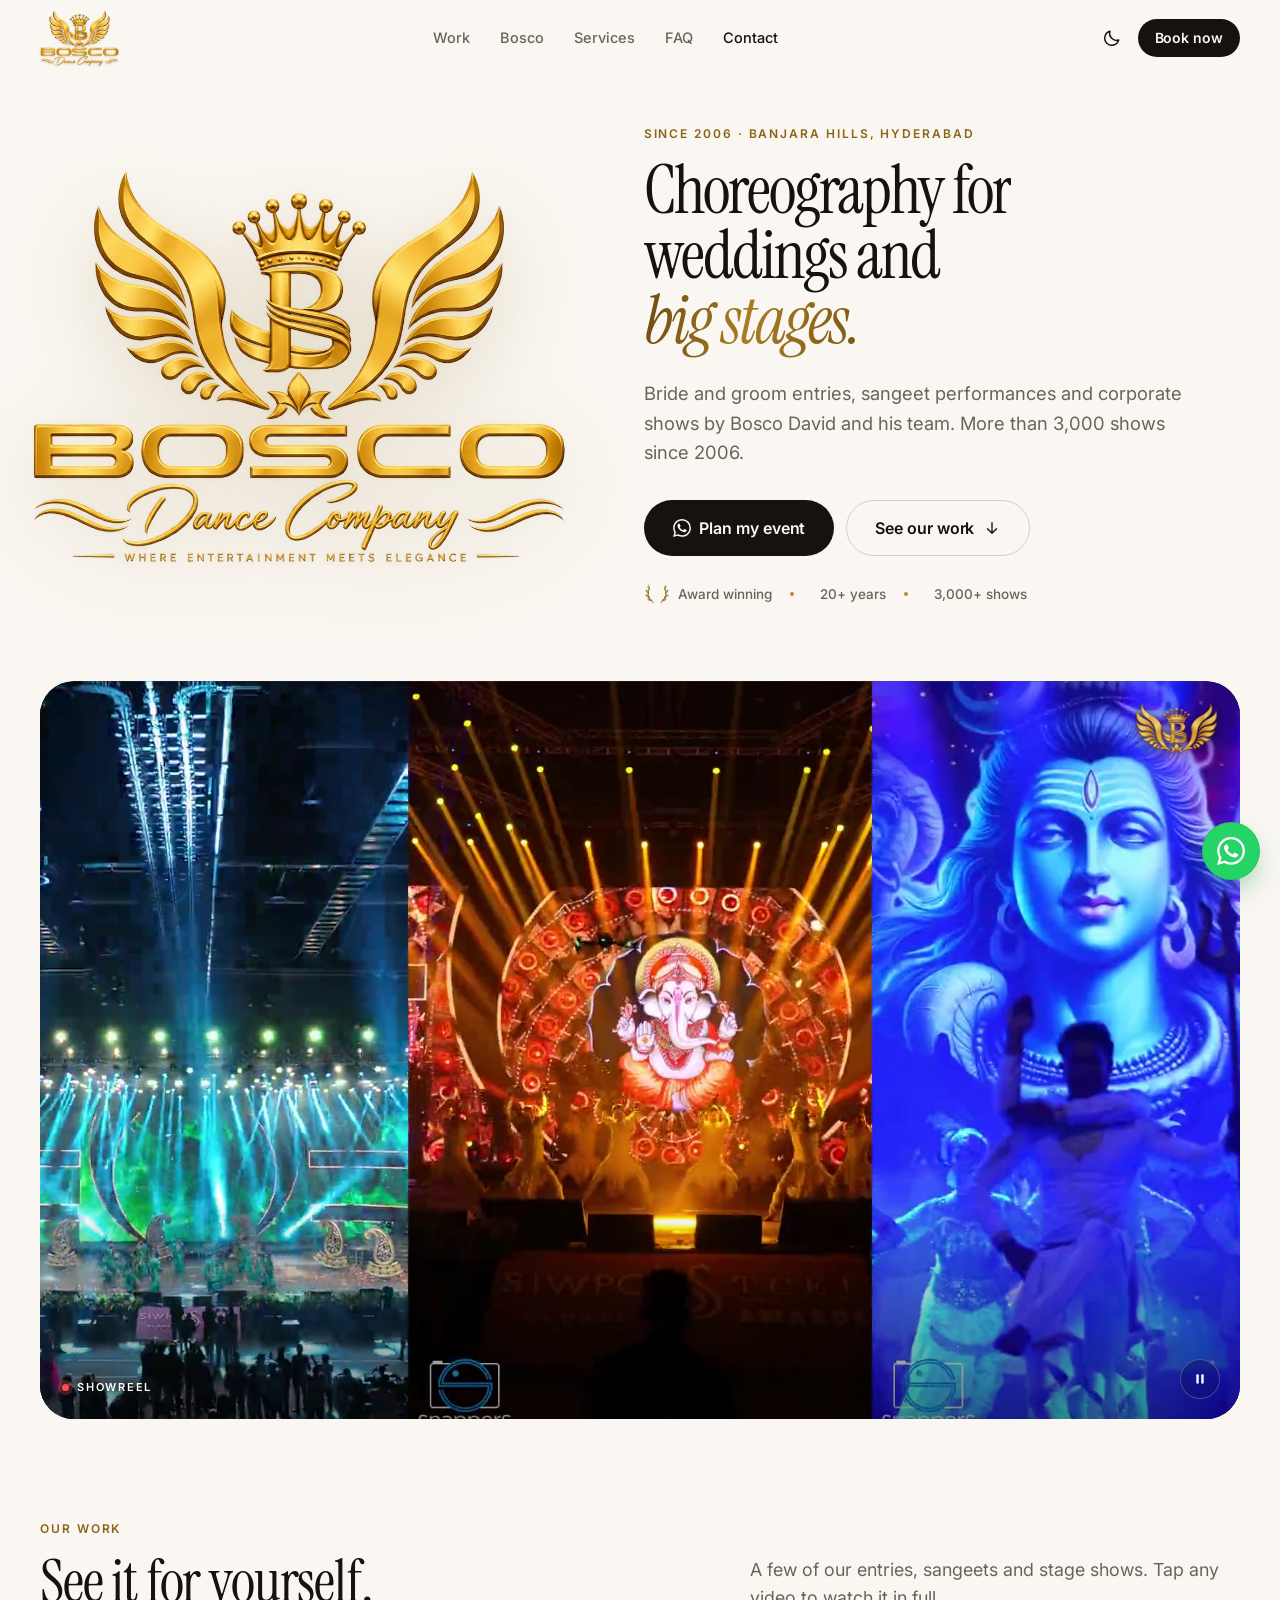
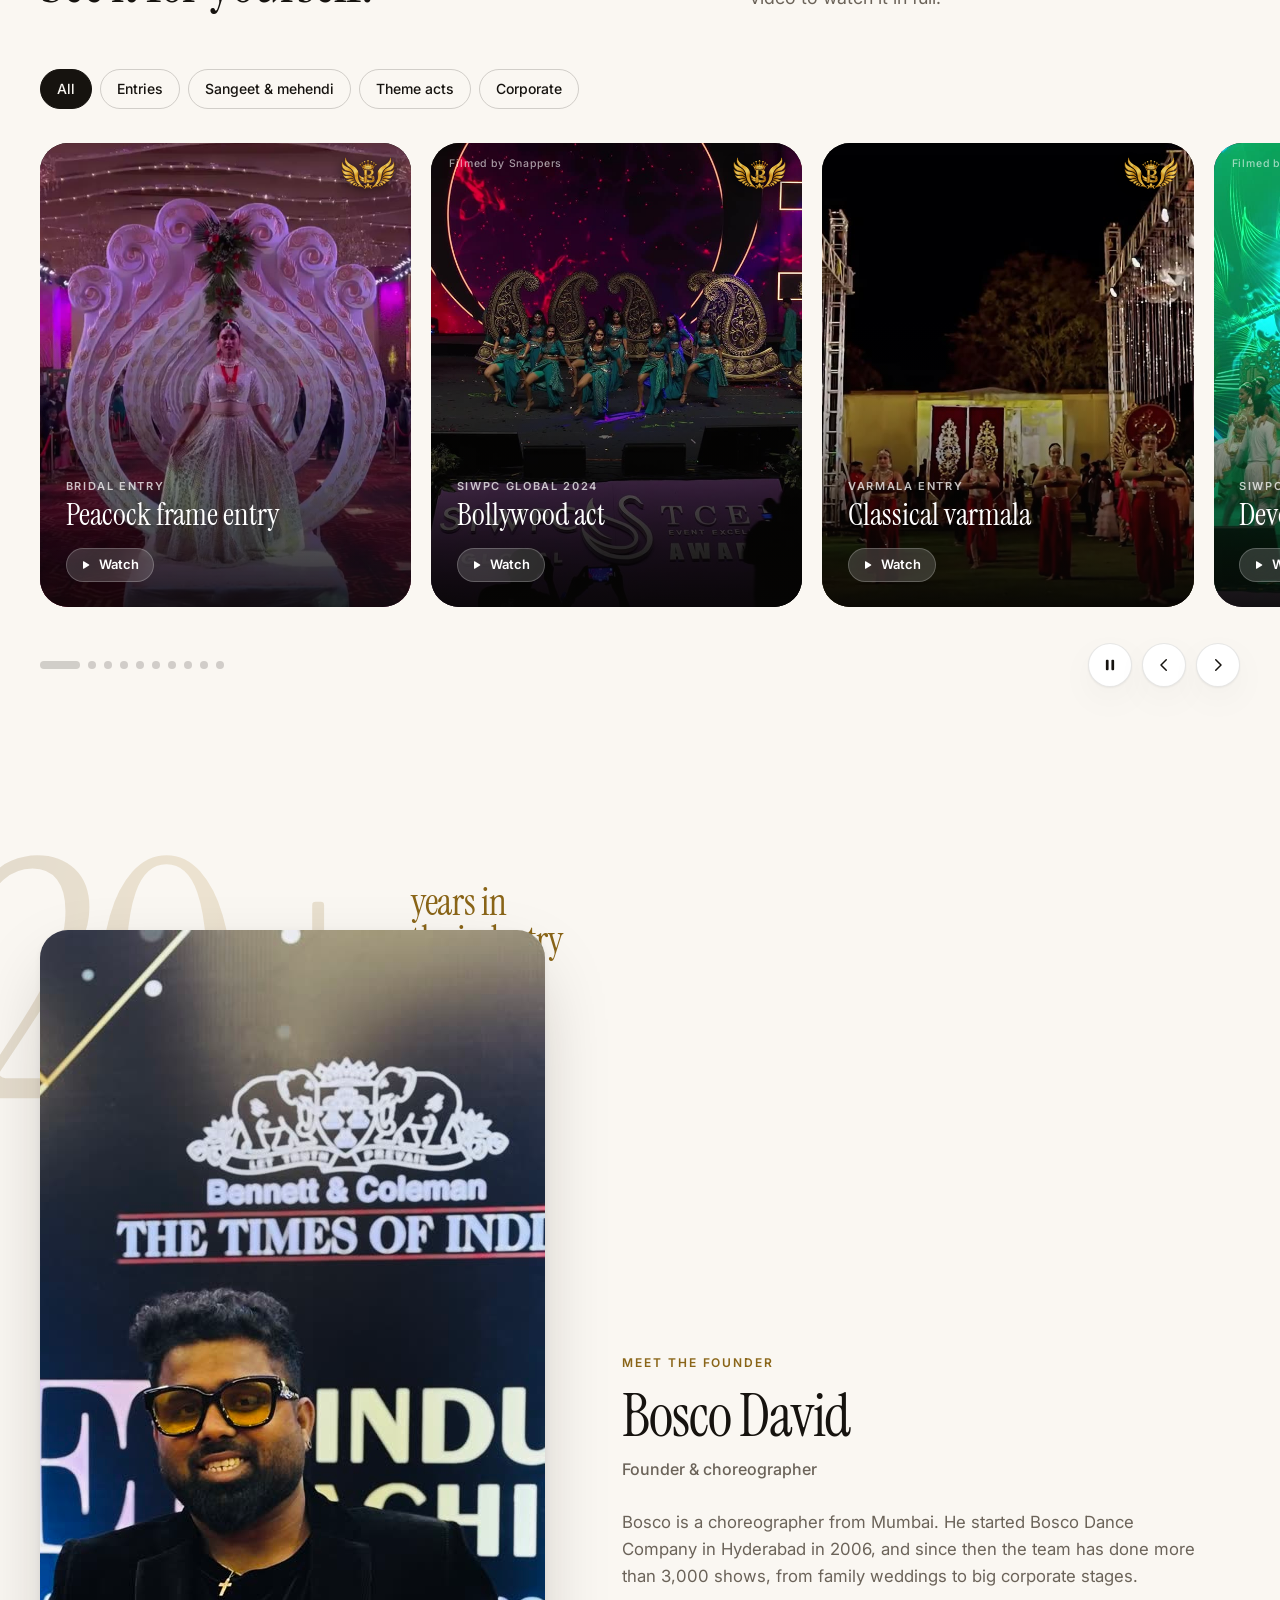
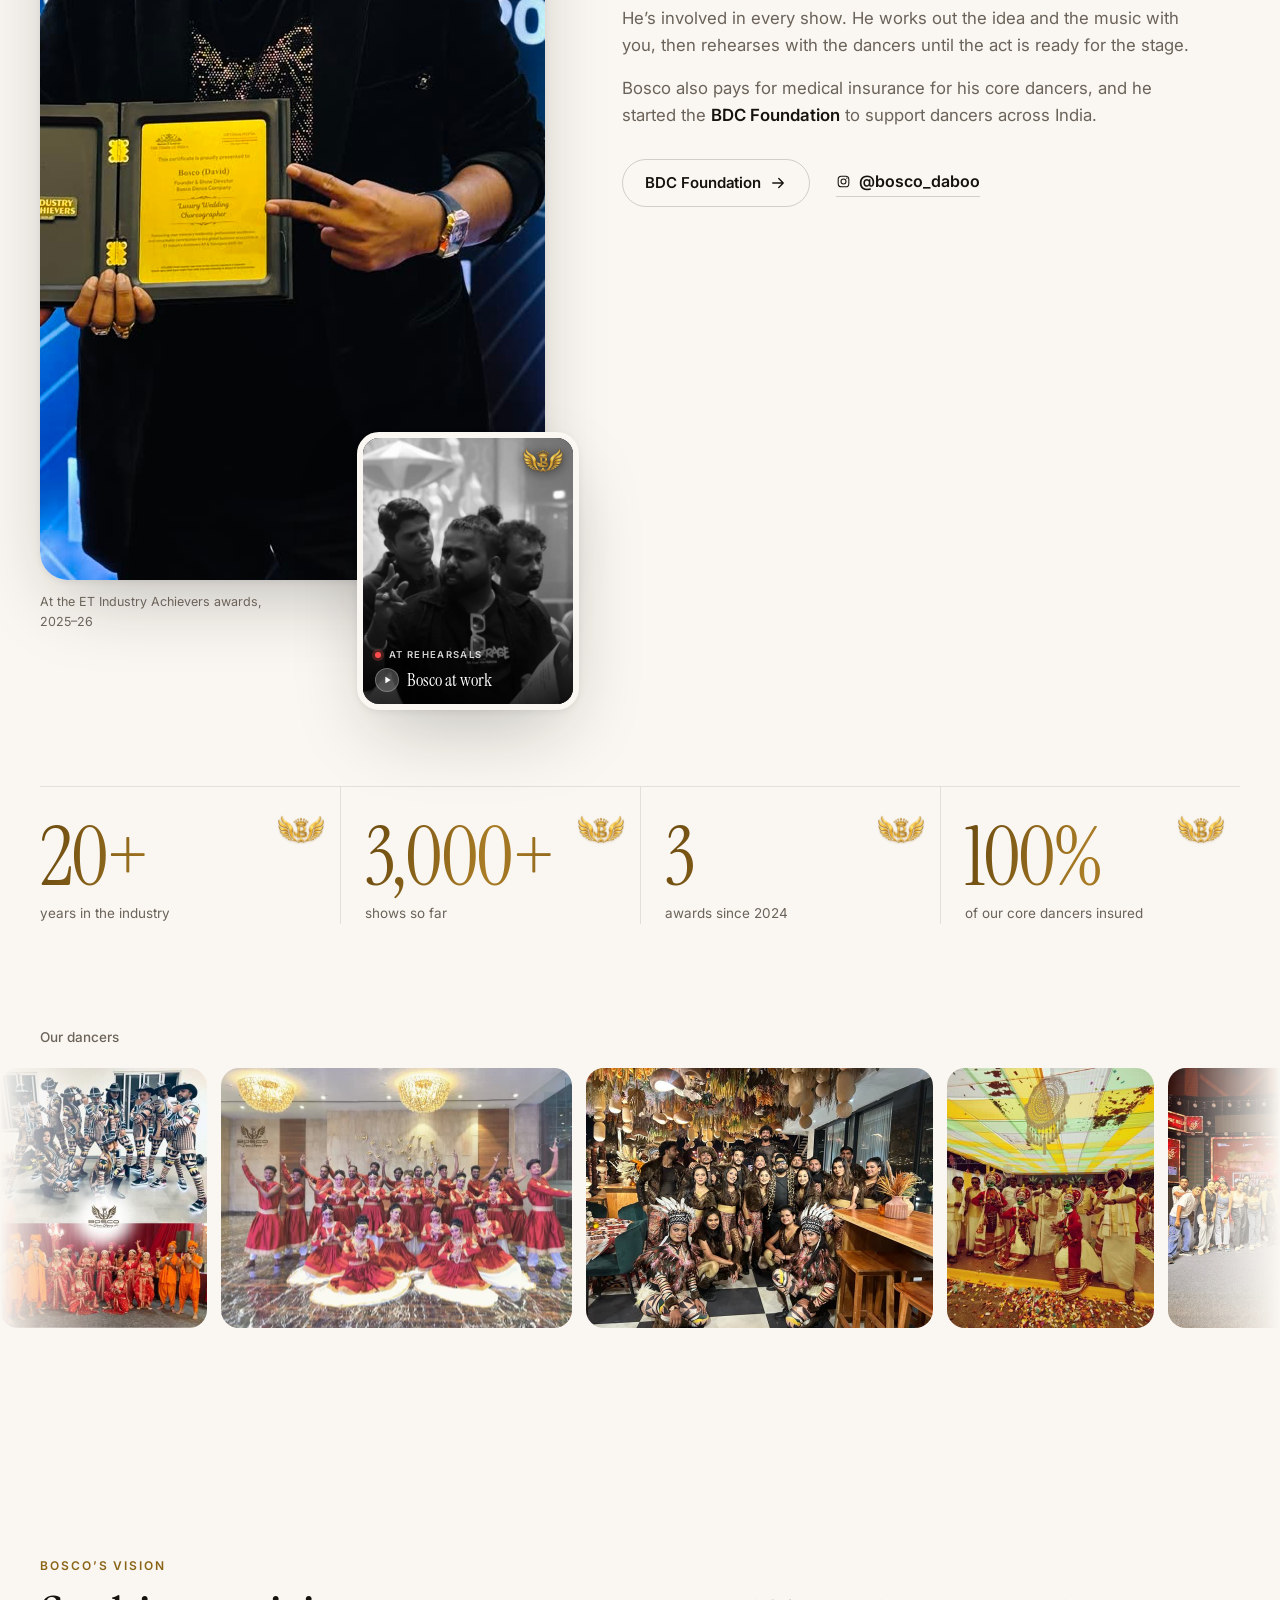
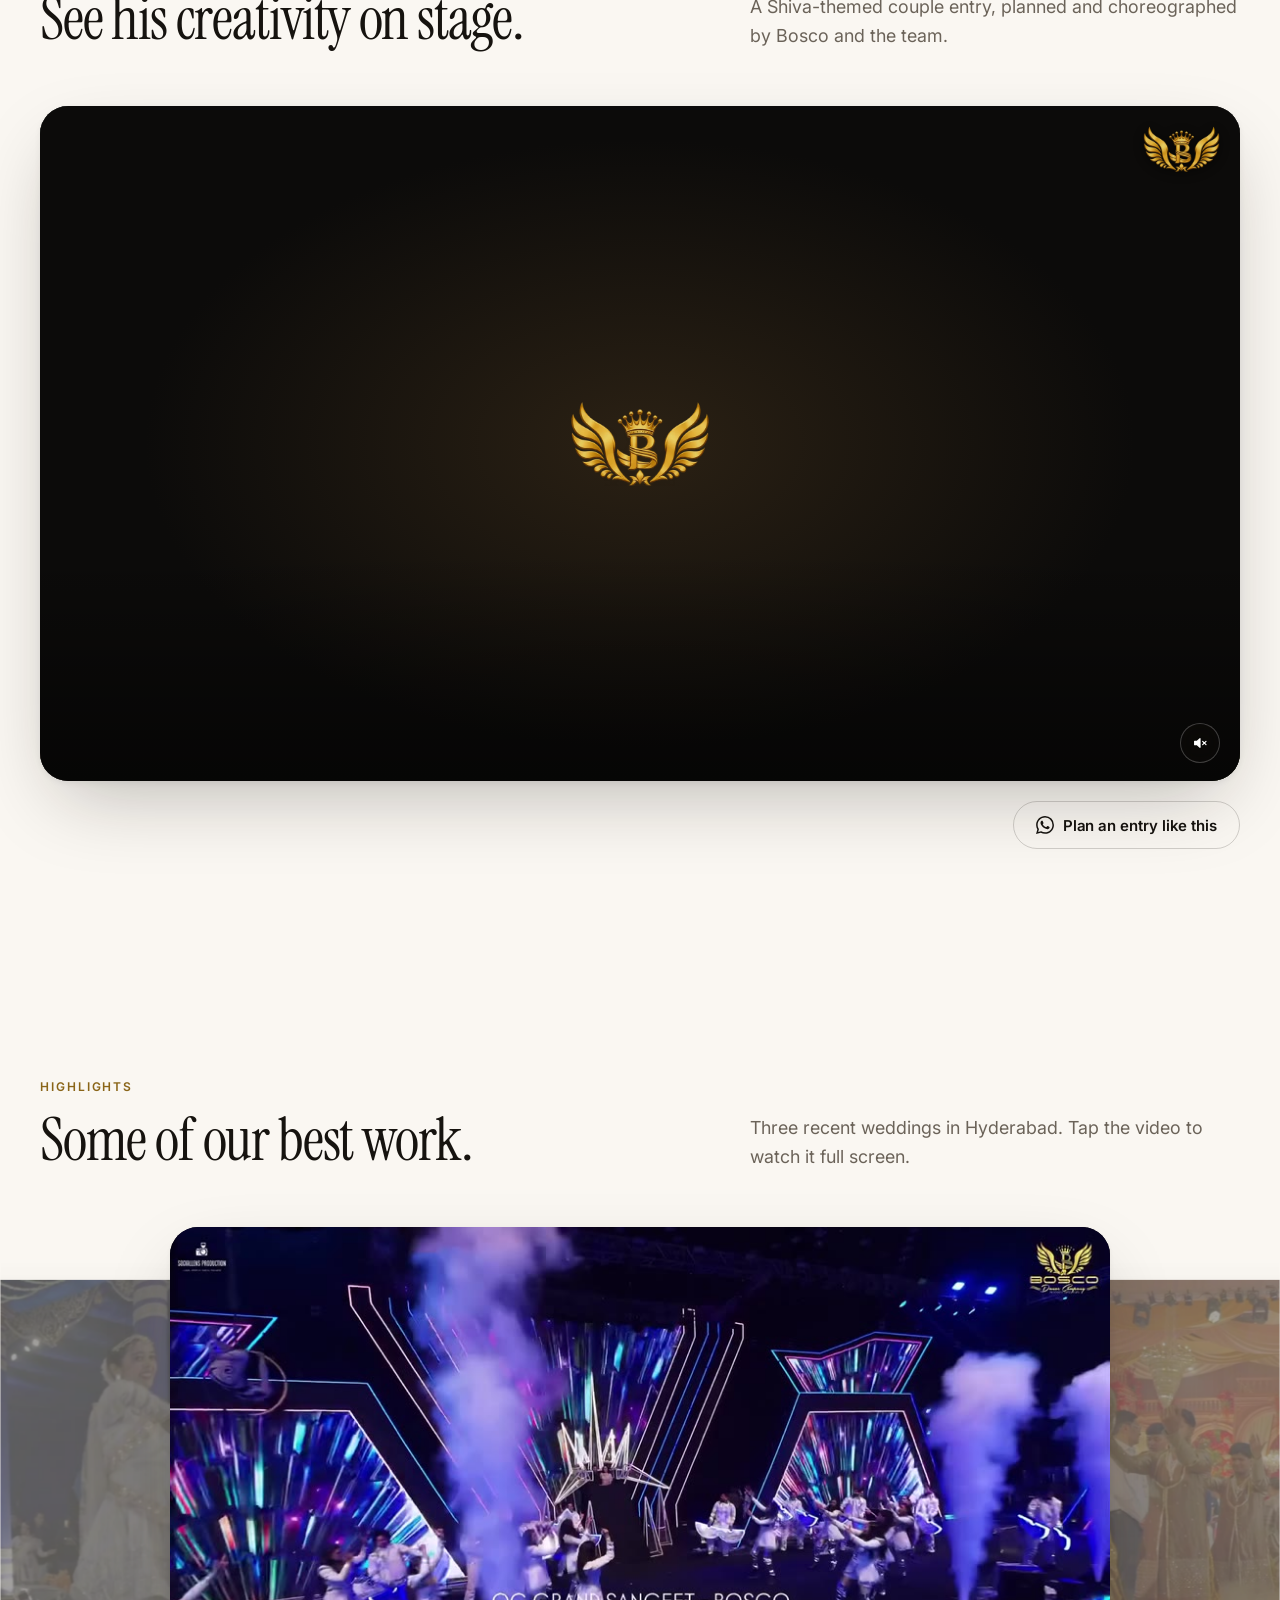
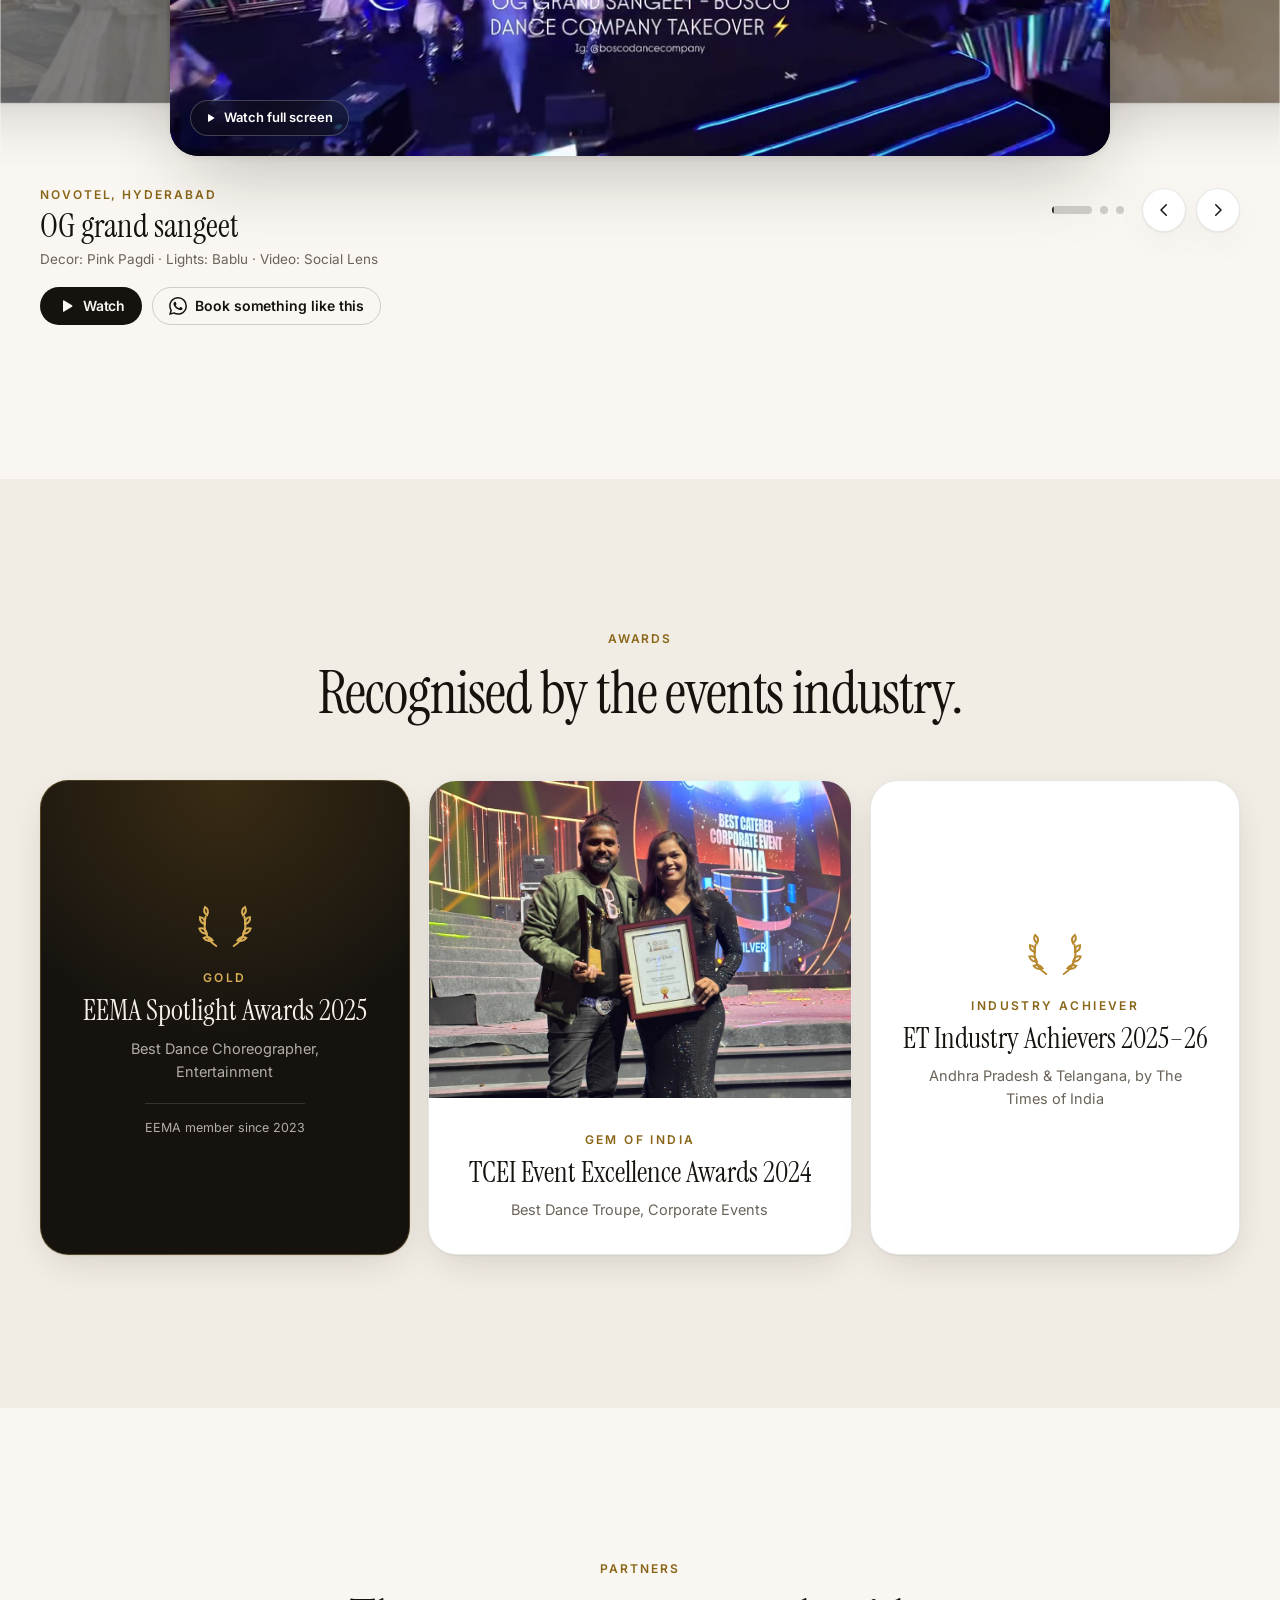
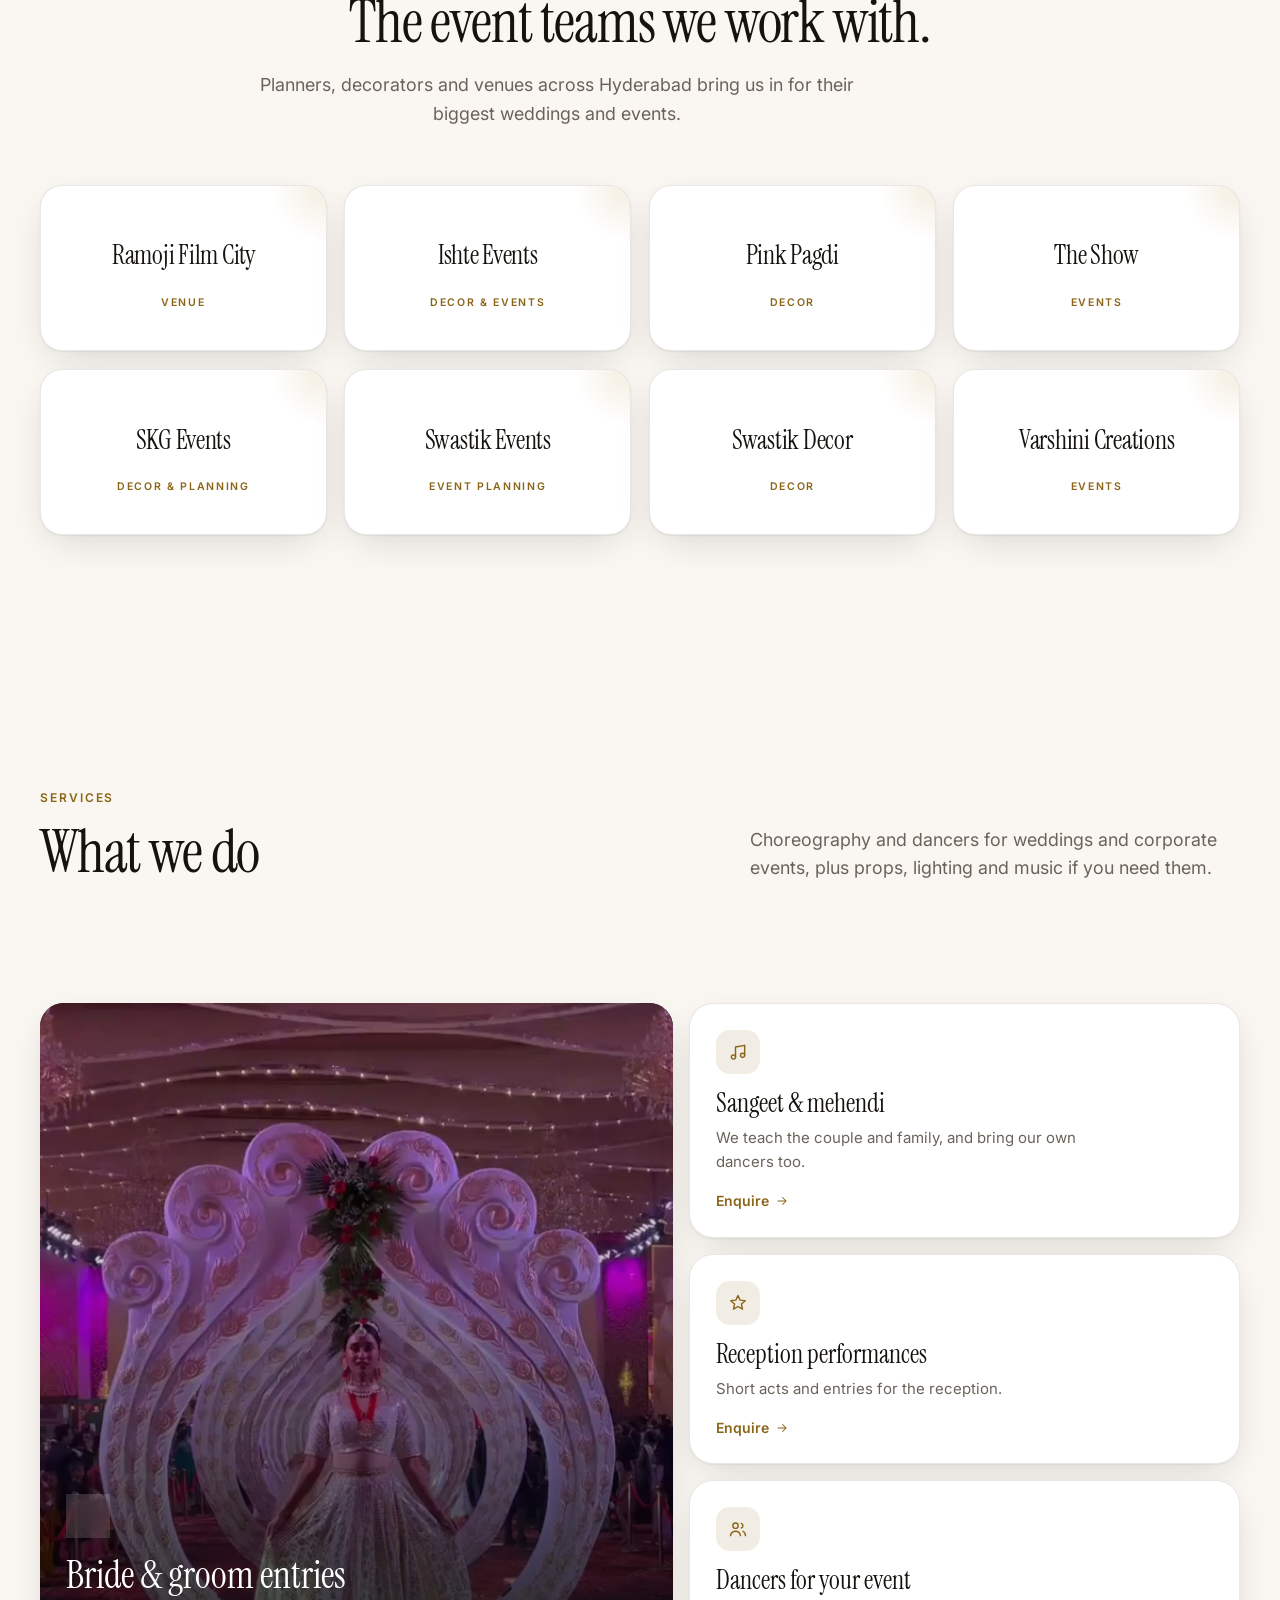
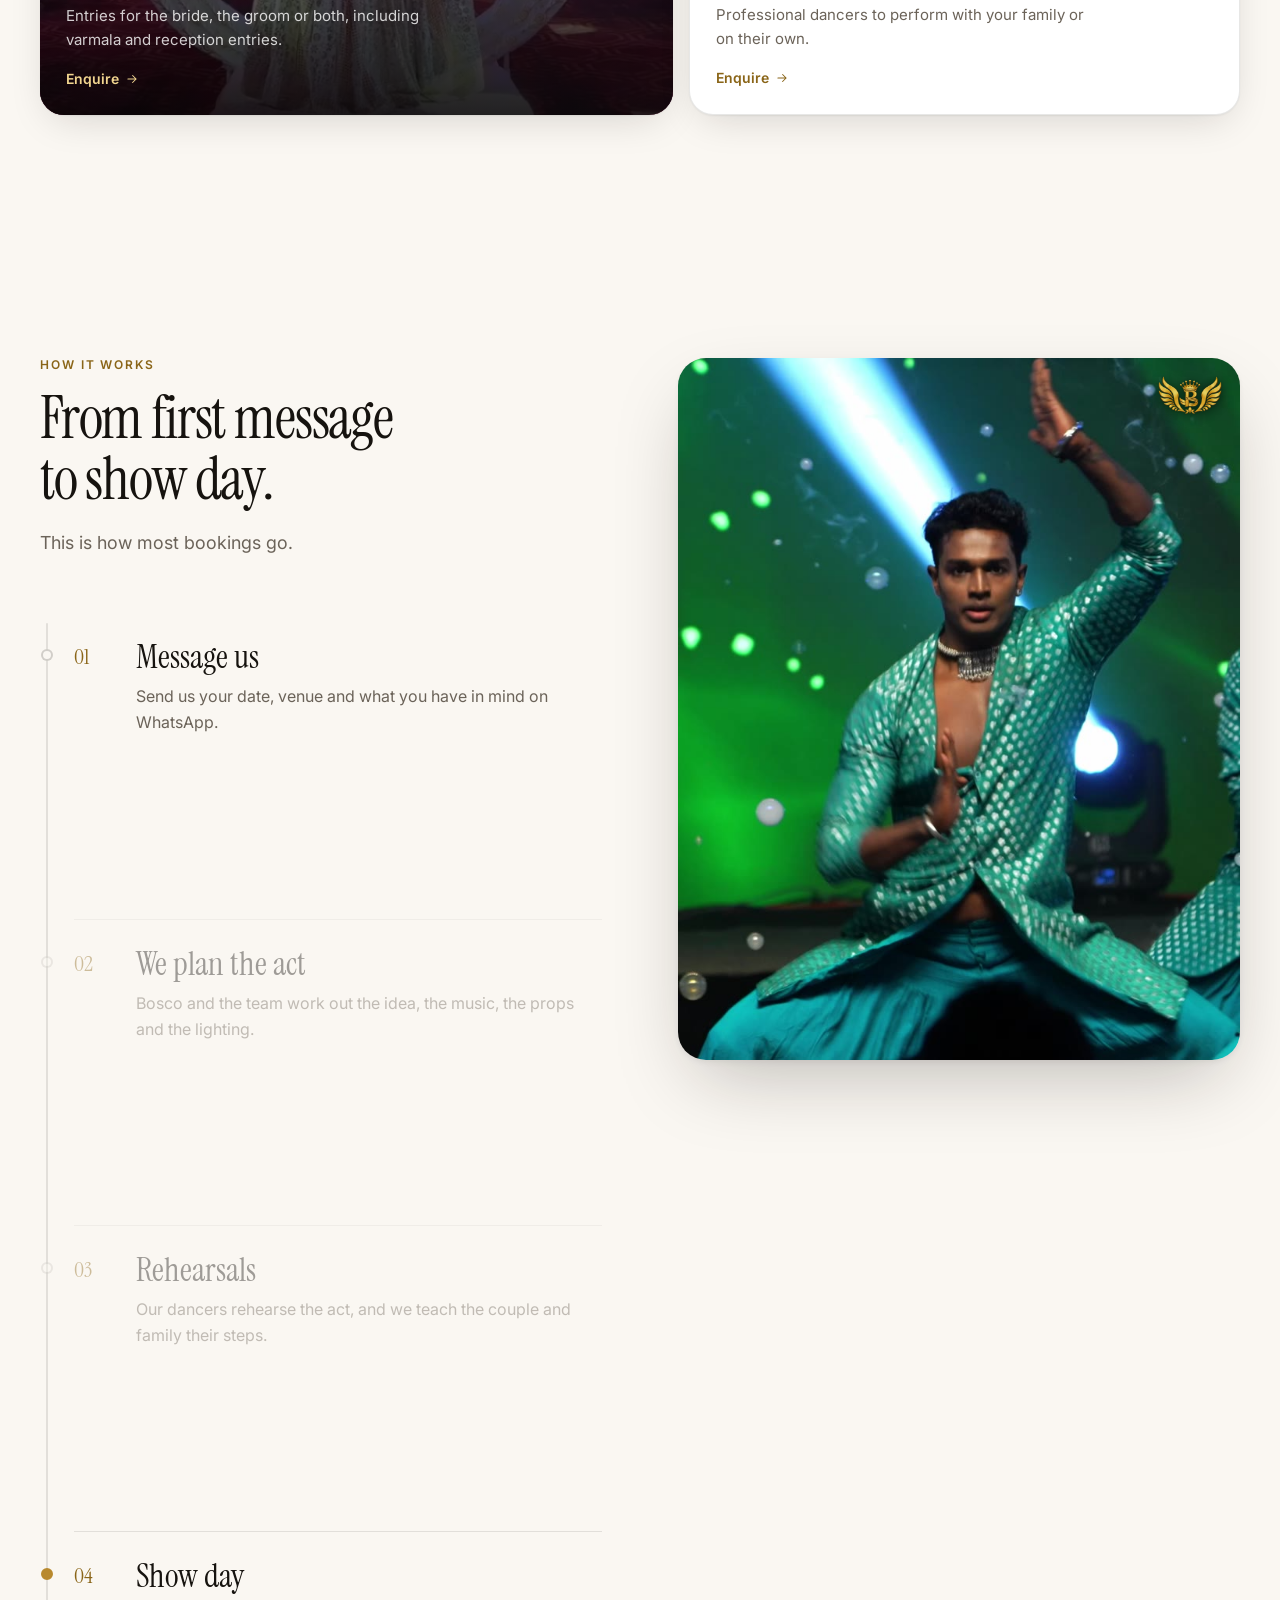
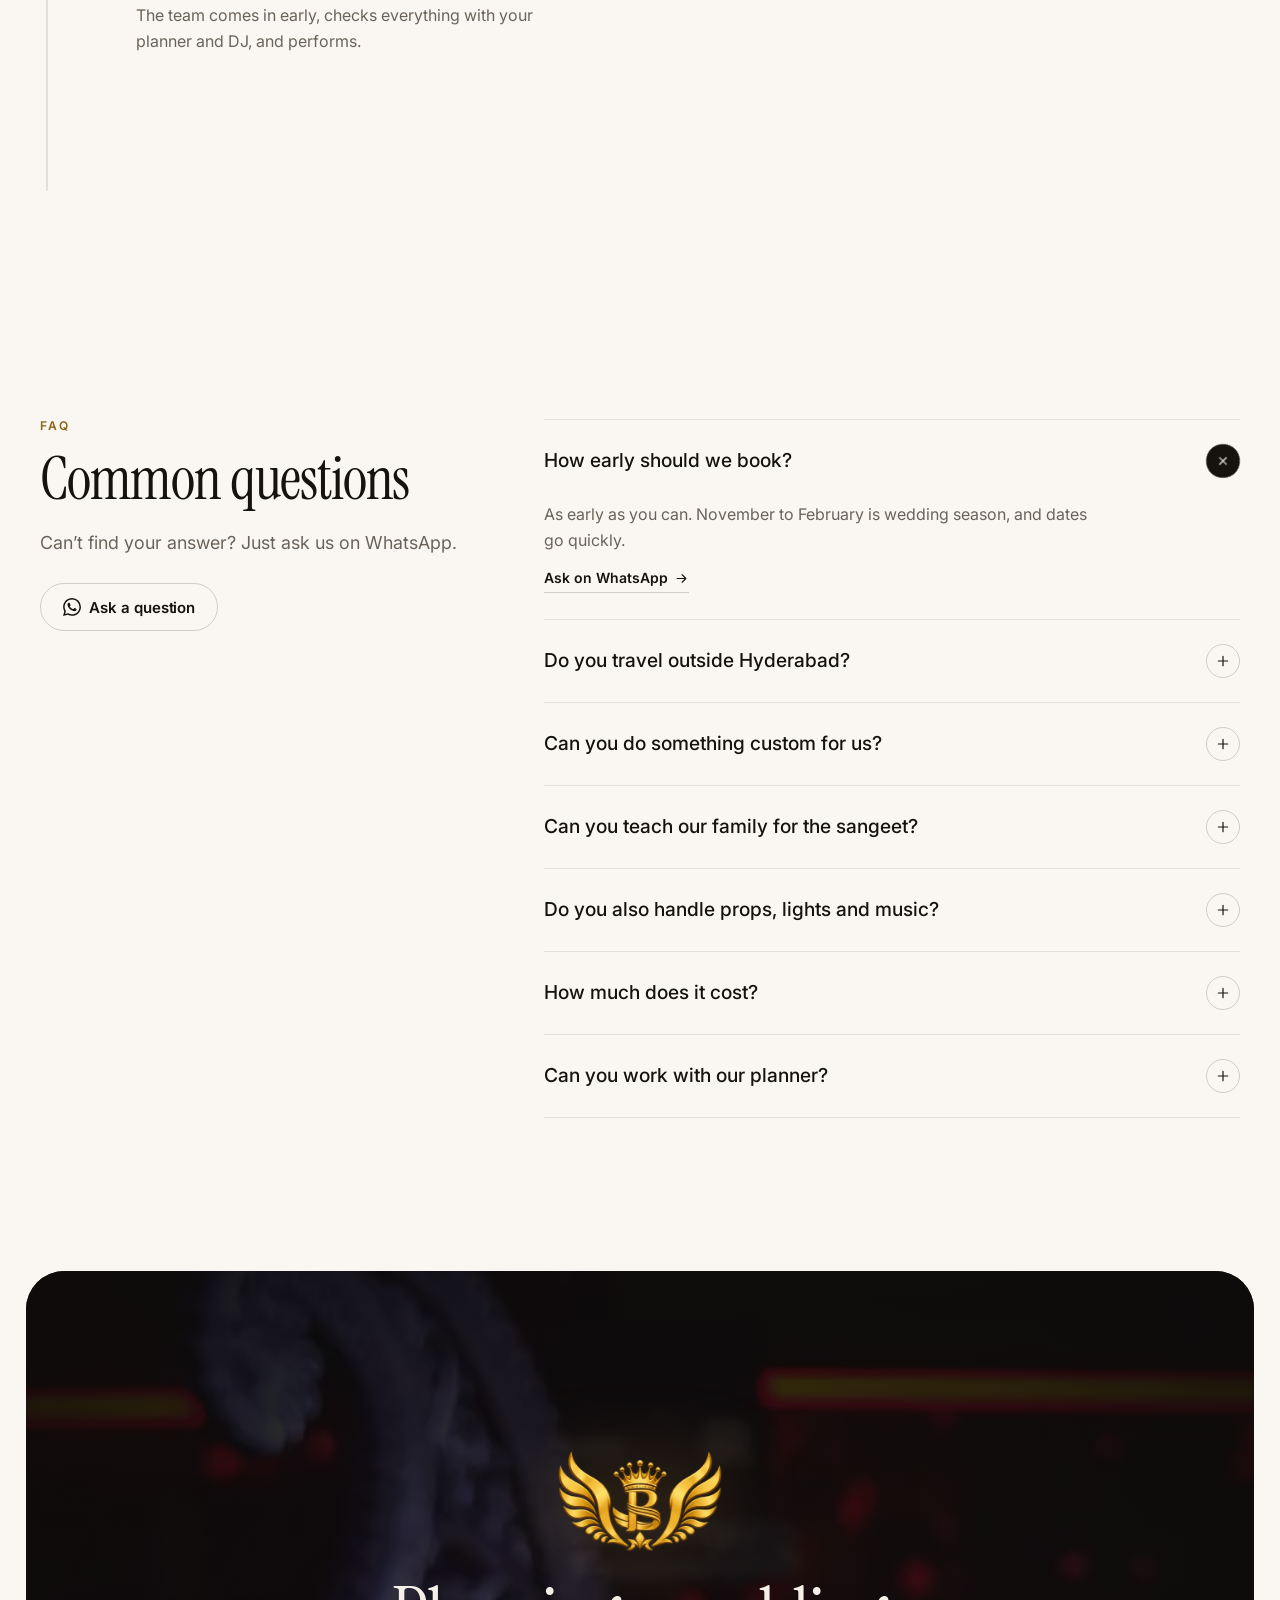
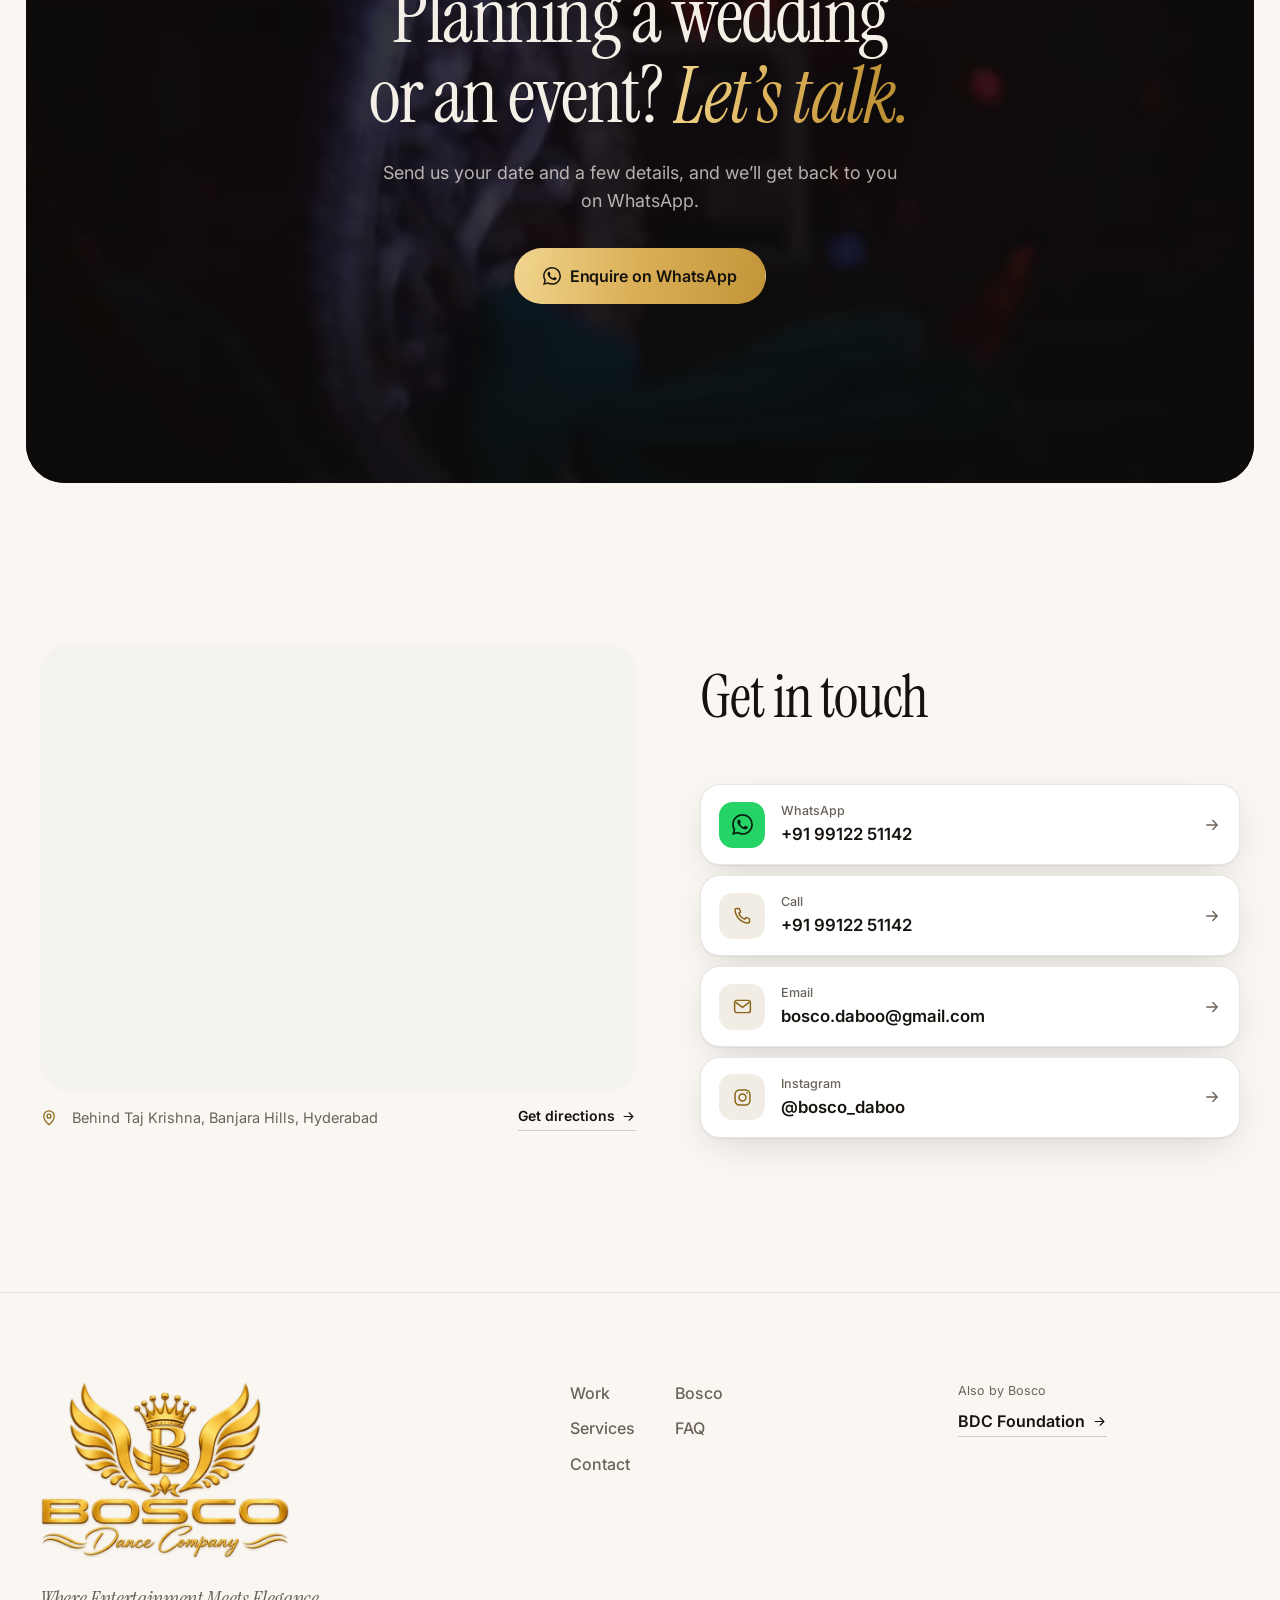
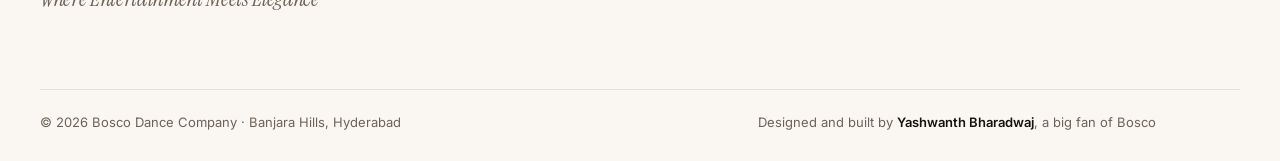
==== site/index.html @ 158a9ac1 "Launch the Bosco Dance Company website One-page, booking-first site for Bosco Dance Company (Bosco D" ====
<!doctype html>
<html lang="en-IN" data-theme="light">
<head>
  <meta charset="utf-8" />
  <meta name="viewport" content="width=device-width, initial-scale=1, viewport-fit=cover" />
  <title>Bosco Dance Company | Wedding Entries, Sangeet &amp; Corporate Shows in Hyderabad</title>
  <meta name="description" content="Bride and groom entries, sangeet choreography and corporate shows by Bosco David and his team in Hyderabad. More than 3,000 shows since 2006. Enquire on WhatsApp." />
  <meta name="theme-color" content="#FAF7F2" />
  <link rel="canonical" href="https://boscodancecompany.com/" />
  <link rel="icon" href="favicon-32.png" sizes="32x32" type="image/png" />
  <link rel="icon" href="favicon-192.png" sizes="192x192" type="image/png" />
  <link rel="apple-touch-icon" href="apple-touch-icon.png" />

  <meta property="og:type" content="website" />
  <meta property="og:site_name" content="Bosco Dance Company" />
  <meta property="og:url" content="https://boscodancecompany.com/" />
  <meta property="og:title" content="Bosco Dance Company by Bosco David" />
  <meta property="og:description" content="Bride and groom entries, sangeet nights and corporate shows in Hyderabad. 20+ years and 3,000+ shows. Enquire on WhatsApp." />
  <meta property="og:image" content="https://boscodancecompany.com/media/brand/company/og-image.jpg" />
  <meta property="og:image:secure_url" content="https://boscodancecompany.com/media/brand/company/og-image.jpg" />
  <meta property="og:image:type" content="image/jpeg" />
  <meta property="og:image:width" content="1200" />
  <meta property="og:image:height" content="630" />
  <meta property="og:image:alt" content="Bosco David with the gold Bosco Dance Company logo. Where Entertainment Meets Elegance." />
  <meta property="og:locale" content="en_IN" />
  <meta name="twitter:card" content="summary_large_image" />
  <meta name="twitter:title" content="Bosco Dance Company by Bosco David" />
  <meta name="twitter:description" content="Bride and groom entries, sangeet nights and corporate shows in Hyderabad. 20+ years and 3,000+ shows." />
  <meta name="twitter:image" content="https://boscodancecompany.com/media/brand/company/og-image.jpg" />
  <meta name="twitter:image:alt" content="Bosco David with the gold Bosco Dance Company logo." />

  <script>
    /* Light by default; only a saved choice switches to dark. Runs before paint. */
    document.documentElement.classList.add('js');
    try { if (localStorage.getItem('bdc-theme') === 'dark') { document.documentElement.dataset.theme = 'dark'; document.querySelector('meta[name="theme-color"]').content = '#0C0B0A'; } } catch (e) {}
  </script>

  <link rel="preconnect" href="https://fonts.googleapis.com" />
  <link rel="preconnect" href="https://fonts.gstatic.com" crossorigin />
  <link href="https://fonts.googleapis.com/css2?family=Instrument+Serif:ital@0;1&family=Inter:wght@400;500;600;700&display=swap" rel="stylesheet" />
  <link rel="preload" as="image" href="media/brand/showreel/poster.jpg" />
  <link rel="stylesheet" href="css/styles.css?v=20261113d" />

  <script type="application/ld+json">
  {
    "@context": "https://schema.org",
    "@type": ["DanceGroup", "LocalBusiness"],
    "name": "Bosco Dance Company",
    "alternateName": "BDC",
    "slogan": "Where Entertainment Meets Elegance",
    "url": "https://boscodancecompany.com/",
    "telephone": "+91-99122-51142",
    "email": "bosco.daboo@gmail.com",
    "foundingDate": "2006",
    "founder": { "@type": "Person", "name": "Bosco David", "alternateName": "Bosco Daboo", "jobTitle": "Choreographer, Founder & Creative Director" },
    "address": { "@type": "PostalAddress", "streetAddress": "Behind Taj Krishna, Banjara Hills", "addressLocality": "Hyderabad", "addressRegion": "Telangana", "addressCountry": "IN" },
    "award": ["TCEI Event Excellence Awards 2024, Best Dance Troupe (Corporate Events)", "EEMA Spotlight Awards 2025, Gold for Best Dance Choreographer"],
    "sameAs": ["https://www.instagram.com/bosco_daboo/", "https://www.boscodancefoundation.in/"]
  }
  </script>
</head>

<body>
  <!-- Icon sprite -->
  <svg width="0" height="0" style="position:absolute" aria-hidden="true">
    <symbol id="i-wa" viewBox="0 0 24 24"><path fill="currentColor" d="M17.472 14.382c-.297-.149-1.758-.867-2.03-.967-.273-.099-.471-.148-.67.15-.197.297-.767.966-.94 1.164-.173.199-.347.223-.644.075-.297-.15-1.255-.463-2.39-1.475-.883-.788-1.48-1.761-1.653-2.059-.173-.297-.018-.458.13-.606.134-.133.298-.347.446-.52.149-.174.198-.298.298-.497.099-.198.05-.371-.025-.52-.075-.149-.669-1.612-.916-2.207-.242-.579-.487-.5-.669-.51-.173-.008-.371-.01-.57-.01-.198 0-.52.074-.792.372-.272.297-1.04 1.016-1.04 2.479 0 1.462 1.065 2.875 1.213 3.074.149.198 2.096 3.2 5.077 4.487.709.306 1.262.489 1.694.625.712.227 1.36.195 1.871.118.571-.085 1.758-.719 2.006-1.413.248-.694.248-1.289.173-1.413-.074-.124-.272-.198-.57-.347m-5.421 7.403h-.004a9.87 9.87 0 0 1-5.031-1.378l-.361-.214-3.741.982.998-3.648-.235-.374a9.86 9.86 0 0 1-1.51-5.26c.001-5.45 4.436-9.884 9.888-9.884 2.64 0 5.122 1.03 6.988 2.898a9.825 9.825 0 0 1 2.893 6.994c-.003 5.45-4.437 9.884-9.885 9.884m8.413-18.297A11.815 11.815 0 0 0 12.05 0C5.495 0 .16 5.335.157 11.892c0 2.096.547 4.142 1.588 5.945L.057 24l6.305-1.654a11.882 11.882 0 0 0 5.683 1.448h.005c6.554 0 11.89-5.335 11.893-11.893a11.821 11.821 0 0 0-3.48-8.413Z"/></symbol>
    <symbol id="i-arrow" viewBox="0 0 24 24"><path d="M5 12h14M13 6l6 6-6 6" fill="none" stroke="currentColor" stroke-width="1.8" stroke-linecap="round" stroke-linejoin="round"/></symbol>
    <symbol id="i-down" viewBox="0 0 24 24"><path d="M12 5v14M6 13l6 6 6-6" fill="none" stroke="currentColor" stroke-width="1.8" stroke-linecap="round" stroke-linejoin="round"/></symbol>
    <symbol id="i-left" viewBox="0 0 24 24"><path d="M15 5l-7 7 7 7" fill="none" stroke="currentColor" stroke-width="2" stroke-linecap="round" stroke-linejoin="round"/></symbol>
    <symbol id="i-right" viewBox="0 0 24 24"><path d="M9 5l7 7-7 7" fill="none" stroke="currentColor" stroke-width="2" stroke-linecap="round" stroke-linejoin="round"/></symbol>
    <symbol id="i-play" viewBox="0 0 24 24"><path d="M8 5.5v13a1 1 0 0 0 1.5.86l10.5-6.5a1 1 0 0 0 0-1.72L9.5 4.64A1 1 0 0 0 8 5.5Z" fill="currentColor"/></symbol>
    <symbol id="i-pause" viewBox="0 0 24 24"><rect x="6.5" y="5" width="3.6" height="14" rx="1.2" fill="currentColor"/><rect x="13.9" y="5" width="3.6" height="14" rx="1.2" fill="currentColor"/></symbol>
    <symbol id="i-x" viewBox="0 0 24 24"><path d="M6 6l12 12M18 6 6 18" fill="none" stroke="currentColor" stroke-width="2" stroke-linecap="round"/></symbol>
    <symbol id="i-menu" viewBox="0 0 24 24"><path d="M4 8h16M4 16h16" fill="none" stroke="currentColor" stroke-width="1.8" stroke-linecap="round"/></symbol>
    <symbol id="i-sun" viewBox="0 0 24 24"><g fill="none" stroke="currentColor" stroke-width="1.8" stroke-linecap="round"><circle cx="12" cy="12" r="4.2"/><path d="M12 2.5v2M12 19.5v2M2.5 12h2M19.5 12h2M5.3 5.3l1.4 1.4M17.3 17.3l1.4 1.4M5.3 18.7l1.4-1.4M17.3 6.7l1.4-1.4"/></g></symbol>
    <symbol id="i-moon" viewBox="0 0 24 24"><path d="M20 14.5A8.5 8.5 0 0 1 9.5 4a8.5 8.5 0 1 0 10.5 10.5Z" fill="none" stroke="currentColor" stroke-width="1.8" stroke-linejoin="round"/></symbol>
    <symbol id="i-phone" viewBox="0 0 24 24"><path d="M5 4h3.2l1.6 4-2 1.3a11 11 0 0 0 6.9 6.9l1.3-2 4 1.6V19a1.6 1.6 0 0 1-1.7 1.6A16 16 0 0 1 3.4 5.7 1.6 1.6 0 0 1 5 4Z" fill="none" stroke="currentColor" stroke-width="1.7" stroke-linejoin="round"/></symbol>
    <symbol id="i-mail" viewBox="0 0 24 24"><g fill="none" stroke="currentColor" stroke-width="1.7" stroke-linejoin="round"><rect x="3" y="5" width="18" height="14" rx="2.5"/><path d="m4 7 8 6 8-6"/></g></symbol>
    <symbol id="i-ig" viewBox="0 0 24 24"><g fill="none" stroke="currentColor" stroke-width="1.7"><rect x="3.5" y="3.5" width="17" height="17" rx="5"/><circle cx="12" cy="12" r="4"/><circle cx="17.3" cy="6.7" r="1" fill="currentColor" stroke="none"/></g></symbol>
    <symbol id="i-pin" viewBox="0 0 24 24"><g fill="none" stroke="currentColor" stroke-width="1.7"><path d="M12 21s-7-6.2-7-11.5a7 7 0 0 1 14 0C19 14.8 12 21 12 21Z"/><circle cx="12" cy="9.5" r="2.6"/></g></symbol>
    <symbol id="i-plus" viewBox="0 0 24 24"><path d="M12 5v14M5 12h14" fill="none" stroke="currentColor" stroke-width="1.8" stroke-linecap="round"/></symbol>
    <symbol id="i-check" viewBox="0 0 24 24"><path d="m5 12.5 4.2 4.2L19 7" fill="none" stroke="currentColor" stroke-width="2.2" stroke-linecap="round" stroke-linejoin="round"/></symbol>
    <symbol id="i-laurel" viewBox="0 0 48 48"><g fill="none" stroke="currentColor" stroke-width="1.6" stroke-linecap="round"><path class="draw" d="M17 40C9 35 6 26 8.5 16.5M31 40c8-5 11-14 8.5-23.5"/><path class="draw" d="M9.5 30c-3 .2-5.2-1.4-6-4 2.8-.6 5 .5 6 4ZM8 22.5c-2.8-.8-4.3-3-4-5.6 2.7.4 4.2 2.5 4 5.6ZM9.6 15.4c-2.2-1.7-2.8-4.3-1.5-6.6 2.2 1.4 2.8 4 1.5 6.6ZM14 35.4c-2.8 1-5.4.3-7-1.8 2.5-1.3 5.1-.7 7 1.8Z"/><path class="draw" d="M38.5 30c3 .2 5.2-1.4 6-4-2.8-.6-5 .5-6 4ZM40 22.5c2.8-.8 4.3-3 4-5.6-2.7.4-4.2 2.5-4 5.6ZM38.4 15.4c2.2-1.7 2.8-4.3 1.5-6.6-2.2 1.4-2.8 4-1.5 6.6ZM34 35.4c2.8 1 5.4.3 7-1.8-2.5-1.3-5.1-.7-7 1.8Z"/></g></symbol>
    <symbol id="i-vol-on" viewBox="0 0 24 24"><g fill="none" stroke="currentColor" stroke-width="1.8" stroke-linecap="round" stroke-linejoin="round"><path d="M4 9.5h3.5L12 5.5v13l-4.5-4H4z" fill="currentColor"/><path d="M15.5 9a4 4 0 0 1 0 6M18 6.5a7.5 7.5 0 0 1 0 11"/></g></symbol>
    <symbol id="i-vol-off" viewBox="0 0 24 24"><g fill="none" stroke="currentColor" stroke-width="1.8" stroke-linecap="round" stroke-linejoin="round"><path d="M4 9.5h3.5L12 5.5v13l-4.5-4H4z" fill="currentColor"/><path d="m16 9.5 5 5M21 9.5l-5 5"/></g></symbol>
    <symbol id="i-rotate" viewBox="0 0 24 24"><g fill="none" stroke="currentColor" stroke-width="1.7" stroke-linecap="round" stroke-linejoin="round"><rect x="7" y="3" width="10" height="18" rx="2"/><path d="M3 12a9 9 0 0 1 4-7.5M21 12a9 9 0 0 1-4 7.5"/><path d="M2 8.5 3 12l3.4-1M22 15.5 21 12l-3.4 1"/></g></symbol>
    <symbol id="i-spark" viewBox="0 0 24 24"><path d="M12 3c.6 4.6 2.4 6.4 7 7-4.6.6-6.4 2.4-7 7-.6-4.6-2.4-6.4-7-7 4.6-.6 6.4-2.4 7-7Z" fill="currentColor"/></symbol>
  </svg>

  <a class="skip-link" href="#main">Skip to content</a>

  <!-- ===================== NAV ===================== -->
  <header class="nav" data-nav>
    <div class="container nav__inner">
      <a class="brand" href="#top" aria-label="Bosco Dance Company, back to top">
        <img class="brand__logo" src="media/brand/company/logo-compact-sm.webp" alt="Bosco Dance Company" width="240" height="170" />
      </a>
      <nav class="nav__links" aria-label="Primary">
        <a href="#work">Work</a>
        <a href="#bosco">Bosco</a>
        <a href="#services">Services</a>
        <a href="#faq">FAQ</a>
        <a href="#contact">Contact</a>
      </nav>
      <div class="nav__actions">
        <button class="icon-btn theme-toggle" type="button" data-theme-toggle aria-label="Switch to dark theme">
          <svg class="theme-toggle__sun"><use href="#i-sun" /></svg>
          <svg class="theme-toggle__moon"><use href="#i-moon" /></svg>
        </button>
        <button class="btn btn--primary btn--sm nav__book" type="button" data-enquire data-source="nav">Book now</button>
        <button class="icon-btn nav__menu-btn" type="button" data-menu-open aria-label="Open menu" aria-expanded="false" aria-controls="menu">
          <svg><use href="#i-menu" /></svg>
        </button>
      </div>
    </div>
  </header>

  <div class="menu" id="menu" data-menu hidden>
    <div class="menu__head container">
      <span class="brand"><img class="brand__logo" src="media/brand/company/logo-compact-sm.webp" alt="Bosco Dance Company" width="240" height="170" /></span>
      <button class="icon-btn" type="button" data-menu-close aria-label="Close menu"><svg><use href="#i-x" /></svg></button>
    </div>
    <nav class="menu__links container" aria-label="Mobile">
      <a href="#work" data-menu-link>Work</a>
      <a href="#bosco" data-menu-link>Bosco</a>
      <a href="#services" data-menu-link>Services</a>
      <a href="#faq" data-menu-link>FAQ</a>
      <a href="#contact" data-menu-link>Contact</a>
    </nav>
    <div class="menu__foot container">
      <button class="btn btn--primary btn--lg btn--block" type="button" data-enquire data-source="menu"><svg><use href="#i-wa" /></svg>Plan my event</button>
    </div>
  </div>

  <main id="main">

    <!-- ===================== 1 · HERO ===================== -->
    <section class="hero" id="top" aria-labelledby="hero-title">
      <div class="container hero__copy">
        <div class="hero__logo">
          <img src="media/brand/company/logo-full.webp" alt="Bosco Dance Company, Where Entertainment Meets Elegance" width="1000" height="736" fetchpriority="high" decoding="async" />
          <span class="hero__shine" aria-hidden="true" style="-webkit-mask-image:url('media/brand/company/logo-full.webp');mask-image:url('media/brand/company/logo-full.webp')"></span>
        </div>
        <div class="hero__text">
          <p class="eyebrow eyebrow--gold reveal">Since 2006 · Banjara Hills, Hyderabad</p>
          <h1 class="hero__title display" id="hero-title">
            <span class="mask"><span>Choreography for</span></span>
            <span class="mask"><span>weddings and</span></span>
            <span class="mask"><span><em>big stages.</em></span></span>
          </h1>
          <p class="hero__sub reveal" style="--d:.35s">Bride and groom entries, sangeet performances and corporate shows by Bosco David and his team. More than 3,000 shows since 2006.</p>
          <div class="hero__actions reveal" style="--d:.45s">
            <button class="btn btn--primary btn--lg" type="button" data-enquire data-source="hero"><svg><use href="#i-wa" /></svg>Plan my event</button>
            <a class="btn btn--ghost btn--lg" href="#work">See our work <svg><use href="#i-down" /></svg></a>
          </div>
          <ul class="proof reveal" style="--d:.55s" aria-label="Highlights">
            <li><svg class="proof__laurel"><use href="#i-laurel" /></svg>Award winning</li>
            <li>20+ years</li>
            <li>3,000+ shows</li>
          </ul>
        </div>
      </div>

      <div class="hero__stage" data-hero-stage>
        <div class="hero__frame">
          <video class="hero__video" data-hero-video muted playsinline loop preload="metadata"
                 poster="media/brand/showreel/poster.jpg"
                 data-src-wide="media/brand/showreel/showreel-wide.mp4"
                 data-src-tall="media/brand/showreel/showreel-tall.mp4"
                 aria-label="Showreel of Bosco Dance Company performances"></video>
          <div class="hero__scrim" aria-hidden="true"></div>
          <img class="wm hero__wm" src="media/brand/company/logo-mark-sm.webp" alt="" aria-hidden="true" width="200" height="121" />
          <button class="glass-btn hero__toggle" type="button" data-hero-toggle aria-label="Pause showreel">
            <svg class="i-pause"><use href="#i-pause" /></svg><svg class="i-play"><use href="#i-play" /></svg>
          </button>
          <p class="hero__caption" aria-hidden="true"><span class="dot"></span> Showreel</p>
        </div>
      </div>
    </section>

    <!-- ===================== 2 · OUR WORK ===================== -->
    <section class="section work" id="work" aria-labelledby="work-title">
      <div class="container">
        <header class="section-head section-head--split">
          <div>
            <p class="eyebrow reveal">Our work</p>
            <h2 class="display h2 reveal" id="work-title">See it for yourself.</h2>
          </div>
          <p class="lead reveal">A few of our entries, sangeets and stage shows. Tap any video to watch it in full.</p>
        </header>
        <div class="chips work__filters reveal" role="group" aria-label="Filter videos">
          <button class="chip is-active" type="button" data-filter="all" aria-pressed="true">All</button>
          <button class="chip" type="button" data-filter="entries" aria-pressed="false">Entries</button>
          <button class="chip" type="button" data-filter="sangeet" aria-pressed="false">Sangeet &amp; mehendi</button>
          <button class="chip" type="button" data-filter="spectacle" aria-pressed="false">Theme acts</button>
          <button class="chip" type="button" data-filter="corporate" aria-pressed="false">Corporate</button>
        </div>
      </div>

      <div class="carousel" data-carousel role="region" aria-roledescription="carousel" aria-label="Our work">
        <ul class="carousel__track" data-track></ul>
      </div>

      <div class="container carousel__controls">
        <div class="dots" data-dots aria-hidden="true"></div>
        <div class="carousel__buttons">
          <button class="round-btn" type="button" data-autoplay-toggle aria-label="Pause slideshow">
            <svg class="i-pause"><use href="#i-pause" /></svg><svg class="i-play"><use href="#i-play" /></svg>
          </button>
          <button class="round-btn" type="button" data-prev aria-label="Previous"><svg><use href="#i-left" /></svg></button>
          <button class="round-btn" type="button" data-next aria-label="Next"><svg><use href="#i-right" /></svg></button>
        </div>
      </div>
    </section>

    <!-- ===================== 3 · MEET BOSCO + STATS ===================== -->
    <section class="section bosco" id="bosco" aria-labelledby="bosco-title">
      <div class="container bosco__grid">
        <figure class="bosco__portrait reveal">
          <span class="bosco__twenty" aria-hidden="true" data-parallax="-0.12"><span class="bosco__twenty-num display">20+</span><span class="bosco__twenty-label">years in<br />the industry</span></span>
          <img class="bosco__photo" src="media/brand/founder/bosco-david.jpg" alt="Bosco David, founder of Bosco Dance Company" loading="lazy" decoding="async" width="1000" height="1250" />
          <button class="bosco__reel" type="button" data-bosco-reel aria-label="Watch Bosco David at a rehearsal">
            <video muted playsinline loop preload="none" poster="media/brand/founder/bosco-at-work.jpg" data-src="media/brand/founder/bosco-at-work-loop.mp4"></video>
            <img class="wm" src="media/brand/company/logo-mark-sm.webp" alt="" width="200" height="121" />
            <span class="bosco__reel-tag"><span class="dot"></span>At rehearsals</span>
            <span class="bosco__reel-cta"><svg aria-hidden="true"><use href="#i-play" /></svg>Bosco at work</span>
          </button>
          <figcaption>At the ET Industry Achievers awards, 2025–26</figcaption>
        </figure>

        <div class="bosco__copy">
          <p class="eyebrow reveal">Meet the founder</p>
          <h2 class="display h2 reveal" id="bosco-title">Bosco David</h2>
          <p class="bosco__role reveal">Founder &amp; choreographer</p>
          <div class="prose">
            <p class="reveal">Bosco is a choreographer from Mumbai. He started Bosco Dance Company in Hyderabad in 2006, and since then the team has done more than 3,000 shows, from family weddings to big corporate stages.</p>
            <p class="reveal">He’s involved in every show. He works out the idea and the music with you, then rehearses with the dancers until the act is ready for the stage.</p>
            <p class="reveal">Bosco also pays for medical insurance for his core dancers, and he started the <strong>BDC Foundation</strong> to support dancers across India.</p>
          </div>
          <div class="bosco__links reveal">
            <a class="btn btn--ghost" href="https://www.boscodancefoundation.in/" target="_blank" rel="noopener">BDC Foundation <svg><use href="#i-arrow" /></svg></a>
            <a class="text-link" href="https://www.instagram.com/bosco_daboo/" target="_blank" rel="noopener"><svg><use href="#i-ig" /></svg>@bosco_daboo</a>
          </div>
        </div>
      </div>

      <div class="container">
        <dl class="stats" data-stats>
          <div class="stat reveal"><img class="stat__logo" src="media/brand/company/logo-mark-sm.webp" alt="" aria-hidden="true" width="200" height="121" loading="lazy" /><dt>years in the industry</dt><dd><span data-count="20">20</span>+</dd></div>
          <div class="stat reveal" style="--d:.08s"><img class="stat__logo" src="media/brand/company/logo-mark-sm.webp" alt="" aria-hidden="true" width="200" height="121" loading="lazy" /><dt>shows so far</dt><dd><span data-count="3000" data-format="comma">3,000</span>+</dd></div>
          <div class="stat reveal" style="--d:.16s"><img class="stat__logo" src="media/brand/company/logo-mark-sm.webp" alt="" aria-hidden="true" width="200" height="121" loading="lazy" /><dt>awards since 2024</dt><dd><span data-count="3">3</span></dd></div>
          <div class="stat reveal" style="--d:.24s"><img class="stat__logo" src="media/brand/company/logo-mark-sm.webp" alt="" aria-hidden="true" width="200" height="121" loading="lazy" /><dt>of our core dancers insured</dt><dd><span data-count="100">100</span>%</dd></div>
        </dl>
      </div>

      <div class="troupe" aria-label="Our dancers">
        <p class="troupe__label container reveal">Our dancers</p>
        <div class="marquee marquee--photos">
          <ul class="marquee__track" data-troupe></ul>
        </div>
      </div>
    </section>

    <!-- ===================== 3b · BOSCO'S VISION (local file or YouTube, loops from 6:00) ===================== -->
    <section class="section vision" id="vision" aria-labelledby="vision-title">
      <div class="container">
        <header class="section-head section-head--split">
          <div>
            <p class="eyebrow reveal">Bosco’s vision</p>
            <h2 class="display h2 reveal" id="vision-title">See his creativity on stage.</h2>
          </div>
          <p class="lead reveal">A Shiva-themed couple entry, planned and choreographed by Bosco and the team.</p>
        </header>
        <div class="vision__frame reveal" data-vision>
          <div class="vision__player"></div>
          <div class="vision__placeholder" aria-hidden="true"><img src="media/brand/company/logo-mark.webp" alt="" width="400" height="242" loading="lazy" /></div>
          <button class="vision__hit" type="button" data-vision-open aria-label="Watch the video with sound"></button>
          <img class="wm" src="media/brand/company/logo-mark-sm.webp" alt="" aria-hidden="true" width="200" height="121" />
          <button class="glass-btn vision__sound" type="button" data-vision-sound data-muted="true" aria-label="Turn sound on">
            <svg class="i-vol-off"><use href="#i-vol-off" /></svg><svg class="i-vol-on"><use href="#i-vol-on" /></svg>
          </button>
        </div>
        <div class="vision__foot reveal">
          <button class="btn btn--ghost" type="button" data-enquire data-looking="Couple / Varmala entry" data-source="vision"><svg><use href="#i-wa" /></svg>Plan an entry like this</button>
        </div>
      </div>
    </section>

    <!-- ===================== 3c · SOME OF OUR BEST WORK (coverflow carousel) ===================== -->
    <section class="section showcase" id="best" aria-labelledby="best-title">
      <div class="container">
        <header class="section-head section-head--split">
          <div>
            <p class="eyebrow reveal">Highlights</p>
            <h2 class="display h2 reveal" id="best-title">Some of our best work.</h2>
          </div>
          <p class="lead reveal">Three recent weddings in Hyderabad. Tap the video to watch it full screen.</p>
        </header>
      </div>
      <div class="showcase__stage reveal" data-showcase role="region" aria-roledescription="carousel" aria-label="Some of our best work">
        <div class="showcase__track" data-showcase-track></div>
      </div>
      <div class="container showcase__bar">
        <div class="showcase__caption" data-showcase-caption aria-live="polite"></div>
        <div class="showcase__nav">
          <div class="dots" data-showcase-dots aria-hidden="true"></div>
          <button class="round-btn" type="button" data-showcase-prev aria-label="Previous video"><svg><use href="#i-left" /></svg></button>
          <button class="round-btn" type="button" data-showcase-next aria-label="Next video"><svg><use href="#i-right" /></svg></button>
        </div>
      </div>
    </section>

    <!-- ===================== 4 · AWARDS ===================== -->
    <section class="section awards" id="recognition" aria-labelledby="awards-title">
      <div class="container">
        <header class="section-head section-head--center">
          <p class="eyebrow reveal">Awards</p>
          <h2 class="display h2 reveal" id="awards-title">Recognised by the events industry.</h2>
        </header>
        <div class="awards__grid">
          <article class="award award--gold reveal">
            <svg class="award__laurel"><use href="#i-laurel" /></svg>
            <p class="award__level">Gold</p>
            <h3 class="award__title">EEMA Spotlight Awards 2025</h3>
            <p class="award__cat">Best Dance Choreographer, Entertainment</p>
            <p class="award__meta">EEMA member since 2023</p>
          </article>
          <article class="award award--photo reveal" style="--d:.1s">
            <img src="media/brand/awards/tcei-2024.jpg" alt="Bosco David with the TCEI Event Excellence Awards 2024 certificate" loading="lazy" decoding="async" />
            <div class="award__body">
              <p class="award__level">Gem of India</p>
              <h3 class="award__title">TCEI Event Excellence Awards 2024</h3>
              <p class="award__cat">Best Dance Troupe, Corporate Events</p>
            </div>
          </article>
          <article class="award reveal" style="--d:.2s">
            <svg class="award__laurel"><use href="#i-laurel" /></svg>
            <p class="award__level">Industry Achiever</p>
            <h3 class="award__title">ET Industry Achievers 2025–26</h3>
            <p class="award__cat">Andhra Pradesh &amp; Telangana, by The Times of India</p>
          </article>
        </div>
      </div>
    </section>

    <!-- ===================== 5 · PARTNERS (event companies we work with) ===================== -->
    <section class="section partners" id="partners" aria-labelledby="partners-title">
      <div class="container">
        <header class="section-head section-head--center">
          <p class="eyebrow reveal">Partners</p>
          <h2 class="display h2 reveal" id="partners-title">The event teams we work with.</h2>
          <p class="lead reveal">Planners, decorators and venues across Hyderabad bring us in for their biggest weddings and events.</p>
        </header>
        <ul class="partners__grid" data-partners aria-label="Event companies we work with"></ul>
      </div>
    </section>

    <!-- ===================== 6 · SERVICES ===================== -->
    <section class="section services" id="services" aria-labelledby="services-title">
      <div class="container">
        <header class="section-head section-head--split">
          <div>
            <p class="eyebrow reveal">Services</p>
            <h2 class="display h2 reveal" id="services-title">What we do</h2>
          </div>
          <p class="lead reveal">Choreography and dancers for weddings and corporate events, plus props, lighting and music if you need them.</p>
        </header>
        <div class="chips services__tabs reveal" role="tablist" aria-label="Service groups" data-service-tabs></div>
        <div class="bento" data-bento aria-live="polite"></div>
      </div>
    </section>

    <!-- ===================== 7 · HOW IT WORKS ===================== -->
    <section class="section process" id="process" aria-labelledby="process-title">
      <div class="container process__grid">
        <div class="process__main">
          <header class="section-head">
            <p class="eyebrow reveal">How it works</p>
            <h2 class="display h2 reveal" id="process-title">From first message to show day.</h2>
            <p class="lead reveal">This is how most bookings go.</p>
          </header>
          <ol class="steps" data-steps>
            <li class="step is-active" data-step="0">
              <span class="step__num">01</span>
              <div>
                <h3 class="step__title">Message us</h3>
                <p>Send us your date, venue and what you have in mind on WhatsApp.</p>
              </div>
            </li>
            <li class="step" data-step="1">
              <span class="step__num">02</span>
              <div>
                <h3 class="step__title">We plan the act</h3>
                <p>Bosco and the team work out the idea, the music, the props and the lighting.</p>
              </div>
            </li>
            <li class="step" data-step="2">
              <span class="step__num">03</span>
              <div>
                <h3 class="step__title">Rehearsals</h3>
                <p>Our dancers rehearse the act, and we teach the couple and family their steps.</p>
              </div>
            </li>
            <li class="step" data-step="3">
              <span class="step__num">04</span>
              <div>
                <h3 class="step__title">Show day</h3>
                <p>The team comes in early, checks everything with your planner and DJ, and performs.</p>
              </div>
            </li>
          </ol>
        </div>

        <div class="process__aside" aria-hidden="true">
          <div class="process__media is-chat" data-process-media>
            <!-- 01: WhatsApp chat illustration -->
            <figure class="visual visual--chat is-active" data-visual="0">
              <div class="chat">
                <div class="chat__head">
                  <span class="chat__avatar"><img src="media/brand/company/logo-mark-sm.webp" alt="" width="200" height="121" /></span>
                  <span><strong>Bosco Dance Company</strong><small>online</small></span>
                </div>
                <div class="chat__body">
                  <p class="bubble bubble--out">Hi Bosco Dance Company! I’d like to enquire about a performance.<br /><br /><b>Looking for:</b> Couple / Varmala entry, Sangeet performance<br /><b>Inspired by:</b> Peacock frame entry<br /><b>Date:</b> 14 Feb 2027 · 2 days<br /><b>City / venue:</b> Hyderabad<span class="bubble__time">7:42 pm ✓✓</span></p>
                  <p class="bubble bubble--in">Hi Priya, thanks for the details! Sending you a few ideas for the varmala entry.<span class="bubble__time">7:49 pm</span></p>
                </div>
              </div>
            </figure>
            <figure class="visual" data-visual="1">
              <video muted playsinline loop preload="none" poster="media/brand/process/design.jpg" data-src="media/brand/process/design.mp4"></video>
            </figure>
            <figure class="visual" data-visual="2">
              <video muted playsinline loop preload="none" poster="media/brand/process/rehearse.jpg" data-src="media/brand/process/rehearse.mp4"></video>
            </figure>
            <figure class="visual" data-visual="3">
              <video muted playsinline loop preload="none" poster="media/brand/process/showday.jpg" data-src="media/brand/process/showday.mp4"></video>
            </figure>
            <img class="wm process__wm" src="media/brand/company/logo-mark-sm.webp" alt="" width="200" height="121" />
          </div>
        </div>
      </div>
    </section>

    <!-- ===================== 8 · FAQ ===================== -->
    <section class="section faq" id="faq" aria-labelledby="faq-title">
      <div class="container faq__grid">
        <header class="section-head">
          <p class="eyebrow reveal">FAQ</p>
          <h2 class="display h2 reveal" id="faq-title">Common questions</h2>
          <p class="lead reveal">Can’t find your answer? Just ask us on WhatsApp.</p>
          <button class="btn btn--ghost reveal" type="button" data-enquire data-source="faq-head"><svg><use href="#i-wa" /></svg>Ask a question</button>
        </header>
        <div class="accordion" data-accordion></div>
      </div>
    </section>

    <!-- ===================== 9 · FINAL CTA ===================== -->
    <section class="cta" id="book" aria-labelledby="cta-title">
      <video class="cta__video" muted playsinline loop preload="none" data-src="media/brand/showreel/cta.mp4" poster="media/brand/showreel/cta.jpg" aria-hidden="true"></video>
      <div class="cta__scrim" aria-hidden="true"></div>
      <div class="container cta__inner">
        <span class="cta__logo" aria-hidden="true">
          <img src="media/brand/company/logo-mark.webp" alt="" width="400" height="242" loading="lazy" />
          <span class="hero__shine" style="-webkit-mask-image:url('media/brand/company/logo-mark.webp');mask-image:url('media/brand/company/logo-mark.webp')"></span>
        </span>
        <h2 class="display h2 reveal" id="cta-title">Planning a wedding or an event? <em>Let’s talk.</em></h2>
        <p class="lead reveal">Send us your date and a few details, and we’ll get back to you on WhatsApp.</p>
        <button class="btn btn--gold btn--lg reveal" type="button" data-enquire data-source="final-cta"><svg><use href="#i-wa" /></svg>Enquire on WhatsApp</button>
      </div>
    </section>

    <!-- ===================== CONTACT ===================== -->
    <section class="section contact" id="contact" aria-labelledby="contact-title">
      <div class="container contact__grid">
        <div class="contact__map reveal" data-map>
          <iframe title="Map: Bosco Dance Company, Banjara Hills, Hyderabad" loading="lazy" referrerpolicy="no-referrer-when-downgrade" data-src="https://www.google.com/maps?q=Taj+Krishna+Banjara+Hills+Hyderabad&amp;z=15&amp;output=embed"></iframe>
          <div class="contact__pin"><svg><use href="#i-pin" /></svg><span>Behind Taj Krishna, Banjara Hills, Hyderabad</span><a class="text-link" href="https://www.google.com/maps/search/?api=1&amp;query=Taj+Krishna+Banjara+Hills+Hyderabad" target="_blank" rel="noopener">Get directions <svg><use href="#i-arrow" /></svg></a></div>
        </div>
        <div class="contact__info">
          <header class="section-head">
            <p class="eyebrow reveal">Contact</p>
            <h2 class="display h2 reveal" id="contact-title">Get in touch</h2>
          </header>
          <ul class="contact__list">
            <li class="reveal"><button class="contact-row" type="button" data-enquire data-source="contact"><span class="contact-row__icon contact-row__icon--wa"><svg><use href="#i-wa" /></svg></span><span><small>WhatsApp</small>+91 99122 51142</span><svg class="contact-row__go"><use href="#i-arrow" /></svg></button></li>
            <li class="reveal"><a class="contact-row" href="tel:+919912251142"><span class="contact-row__icon"><svg><use href="#i-phone" /></svg></span><span><small>Call</small>+91 99122 51142</span><svg class="contact-row__go"><use href="#i-arrow" /></svg></a></li>
            <li class="reveal"><a class="contact-row" href="mailto:bosco.daboo@gmail.com"><span class="contact-row__icon"><svg><use href="#i-mail" /></svg></span><span><small>Email</small>bosco.daboo@gmail.com</span><svg class="contact-row__go"><use href="#i-arrow" /></svg></a></li>
            <li class="reveal"><a class="contact-row" href="https://www.instagram.com/bosco_daboo/" target="_blank" rel="noopener"><span class="contact-row__icon"><svg><use href="#i-ig" /></svg></span><span><small>Instagram</small>@bosco_daboo</span><svg class="contact-row__go"><use href="#i-arrow" /></svg></a></li>
          </ul>
        </div>
      </div>
    </section>
  </main>

  <!-- ===================== FOOTER ===================== -->
  <footer class="footer">
    <div class="container footer__grid">
      <div class="footer__brand">
        <a class="brand brand--lg" href="#top" aria-label="Bosco Dance Company, back to top"><img class="brand__logo" src="media/brand/company/logo-compact.webp" alt="Bosco Dance Company" width="560" height="397" loading="lazy" /></a>
        <p class="footer__tagline display"><em>Where Entertainment Meets Elegance</em></p>
      </div>
      <nav class="footer__links" aria-label="Footer">
        <a href="#work">Work</a><a href="#bosco">Bosco</a><a href="#services">Services</a><a href="#faq">FAQ</a><a href="#contact">Contact</a>
      </nav>
      <div class="footer__also">
        <small>Also by Bosco</small>
        <a class="text-link" href="https://www.boscodancefoundation.in/" target="_blank" rel="noopener">BDC Foundation <svg><use href="#i-arrow" /></svg></a>
      </div>
    </div>
    <div class="container footer__base">
      <p>© <span data-year>2026</span> Bosco Dance Company · Banjara Hills, Hyderabad</p>
      <p>Designed and built by <a href="https://linktr.ee/yashwanthbharadwaj" target="_blank" rel="noopener">Yashwanth Bharadwaj</a>, a big fan of Bosco</p>
    </div>
  </footer>

  <!-- ===================== FLOATING WHATSAPP + MOBILE BAR ===================== -->
  <div class="fab" data-fab>
    <p class="fab__tip" data-fab-tip role="status">Planning an event? <strong>Chat with us</strong></p>
    <button class="fab__btn" type="button" data-enquire data-source="fab" aria-label="Enquire on WhatsApp"><svg><use href="#i-wa" /></svg></button>
  </div>
  <div class="mobile-bar" data-mobile-bar>
    <button class="btn btn--primary btn--block" type="button" data-enquire data-source="mobile-bar"><svg><use href="#i-wa" /></svg>Plan my event <svg><use href="#i-arrow" /></svg></button>
  </div>

  <!-- ===================== FILM PLAYER ===================== -->
  <dialog class="film" data-film aria-labelledby="film-title">
    <div class="film__stage">
      <div class="film__frame" data-film-frame></div>
    </div>
    <p class="film__hint"><svg aria-hidden="true"><use href="#i-rotate" /></svg>Turn your phone sideways for a bigger view</p>
    <div class="film__bar">
      <div class="film__meta">
        <p class="eyebrow eyebrow--light" data-film-eyebrow></p>
        <h2 class="film__title display" id="film-title" data-film-title tabindex="-1" autofocus></h2>
      </div>
      <div class="film__actions">
        <button class="round-btn round-btn--glass" type="button" data-film-prev aria-label="Previous film"><svg><use href="#i-left" /></svg></button>
        <button class="round-btn round-btn--glass" type="button" data-film-next aria-label="Next film"><svg><use href="#i-right" /></svg></button>
        <button class="btn btn--gold" type="button" data-film-book><svg><use href="#i-wa" /></svg><span data-film-book-label>Book this</span></button>
      </div>
    </div>
    <button class="round-btn round-btn--glass film__close" type="button" data-film-close aria-label="Close film"><svg><use href="#i-x" /></svg></button>
  </dialog>

  <!-- ===================== ENQUIRY SHEET ===================== -->
  <dialog class="sheet" data-sheet aria-labelledby="sheet-title">
    <form class="sheet__panel" data-sheet-form novalidate>
      <header class="sheet__head">
        <span class="sheet__handle" aria-hidden="true"></span>
        <div>
          <h2 class="sheet__title display" id="sheet-title" tabindex="-1" autofocus>Plan your event</h2>
          <ol class="sheet__dots" aria-label="Progress" data-sheet-dots><li class="is-on"></li><li></li><li></li></ol>
        </div>
        <button class="icon-btn" type="button" data-sheet-close aria-label="Close"><svg><use href="#i-x" /></svg></button>
      </header>

      <div class="sheet__body" data-sheet-body>
        <div class="inspired" data-inspired hidden>
          <img alt="" data-inspired-img />
          <p><small>Inspired by</small><strong data-inspired-title></strong></p>
          <button class="icon-btn icon-btn--sm" type="button" data-inspired-remove aria-label="Remove inspiration"><svg><use href="#i-x" /></svg></button>
        </div>

        <fieldset class="sheet__step" data-sheet-step="1">
          <legend class="sheet__q">What are you looking for?</legend>
          <p class="sheet__hint">Pick as many as you like.</p>
          <div data-looking-groups></div>
          <p class="sheet__error" data-looking-error hidden>Please pick at least one.</p>
        </fieldset>

        <fieldset class="sheet__step" data-sheet-step="2" hidden>
          <legend class="sheet__q">Event details</legend>
          <p class="sheet__hint">Fill in whatever you know.</p>
          <div class="field">
            <span class="field__label">Event type</span>
            <div class="chips chips--sm" data-event-types></div>
          </div>
          <div class="field-row">
            <label class="field">
              <span class="field__label">Event date</span>
              <input class="input" type="date" name="date" data-date />
            </label>
            <div class="field">
              <span class="field__label">Days</span>
              <div class="stepper" data-stepper="days">
                <button type="button" data-step-dec aria-label="Fewer days">−</button>
                <output name="days" data-step-value>1</output>
                <button type="button" data-step-inc aria-label="More days">+</button>
              </div>
            </div>
          </div>
          <label class="toggle"><input type="checkbox" name="dateTbd" data-date-tbd /><span class="toggle__ui"></span>Date not fixed yet</label>
          <label class="field">
            <span class="field__label">City</span>
            <input class="input" type="text" name="city" autocomplete="address-level2" placeholder="e.g. Hyderabad" data-city />
          </label>
          <div class="chips chips--sm chips--quick" data-city-chips></div>
          <label class="field">
            <span class="field__label">Venue</span>
            <input class="input" type="text" name="venue" placeholder="e.g. Taj Falaknuma" />
          </label>
          <div class="field">
            <span class="field__label">Guests</span>
            <div class="chips chips--sm" data-guests></div>
          </div>
        </fieldset>

        <fieldset class="sheet__step" data-sheet-step="3" hidden>
          <legend class="sheet__q">A few more details</legend>
          <p class="sheet__hint">Optional, but it helps us plan.</p>
          <label class="field">
            <span class="field__label">Your name</span>
            <input class="input" type="text" name="name" autocomplete="name" placeholder="e.g. Priya" />
          </label>
          <label class="field">
            <span class="field__label">Event name</span>
            <input class="input" type="text" name="eventName" placeholder="e.g. Priya &amp; Arjun’s Sangeet" />
          </label>

          <details class="more" data-more>
            <summary><svg><use href="#i-plus" /></svg>Add more details <small>timings, decor, references</small></summary>
            <div class="more__inner">
              <p class="more__title">Timings</p>
              <div class="field">
                <span class="field__label">Number of performances</span>
                <div class="stepper" data-stepper="perfCount" data-min="0">
                  <button type="button" data-step-dec aria-label="Fewer performances">−</button>
                  <output name="perfCount" data-step-value>0</output>
                  <button type="button" data-step-inc aria-label="More performances">+</button>
                </div>
              </div>
              <label class="field">
                <span class="field__label">Schedule &amp; timings</span>
                <textarea class="input" name="schedule" rows="2" placeholder="Day 1 7pm sangeet, Day 2 11am varmala…"></textarea>
              </label>
              <label class="field">
                <span class="field__label">Special entries</span>
                <input class="input" type="text" name="specialEntries" placeholder="e.g. Bride on a floral swing" />
              </label>

              <p class="more__title">Decor &amp; stage</p>
              <label class="field">
                <span class="field__label">Event theme</span>
                <input class="input" type="text" name="theme" placeholder="e.g. Royal Rajasthani, gold and ivory" />
              </label>
              <label class="field">
                <span class="field__label">Stage &amp; decor notes</span>
                <textarea class="input" name="decorNotes" rows="2" placeholder="Stage size, decor team, anything we should know"></textarea>
              </label>
              <div class="field">
                <span class="field__label">Lighting</span>
                <div class="chips chips--sm" data-lighting></div>
              </div>

              <p class="more__title">References</p>
              <label class="field">
                <span class="field__label">Reference link</span>
                <input class="input" type="url" name="refLink" inputmode="url" placeholder="Pinterest, Instagram or YouTube link" />
              </label>
              <label class="toggle"><input type="checkbox" name="willShareMedia" /><span class="toggle__ui"></span>I’ll send photos/videos in the WhatsApp chat</label>
            </div>
          </details>

          <label class="field">
            <span class="field__label">Anything else?</span>
            <textarea class="input" name="notes" rows="3" placeholder="Song ideas, the vibe you want…"></textarea>
          </label>
        </fieldset>

        <div class="sheet__done" data-sheet-done hidden>
          <span class="sheet__done-icon"><svg><use href="#i-check" /></svg></span>
          <h3 class="display">Almost done!</h3>
          <p>WhatsApp should now be open with your message ready. Just tap send. You can share photos or videos in the same chat.</p>
          <p class="sheet__hint">Didn’t open? <a href="#" data-wa-fallback target="_blank" rel="noopener">Open WhatsApp again</a></p>
        </div>
      </div>

      <footer class="sheet__foot">
        <button class="btn btn--ghost" type="button" data-sheet-back hidden>Back</button>
        <button class="btn btn--link sheet__skip" type="button" data-sheet-skip hidden>Skip</button>
        <button class="btn btn--primary" type="button" data-sheet-next>Next <svg><use href="#i-arrow" /></svg></button>
        <button class="btn btn--wa" type="submit" data-sheet-send hidden><svg><use href="#i-wa" /></svg>Continue on WhatsApp</button>
        <p class="sheet__fine" data-sheet-fine hidden>This opens WhatsApp with your message ready. Nothing is sent until you tap send.</p>
        <button class="btn btn--primary btn--block" type="button" data-sheet-close data-sheet-done-close hidden>Close</button>
      </footer>
    </form>
  </dialog>

  <script src="js/data.js?v=20261113d"></script>
  <script src="js/media.js?v=20261113d"></script>
  <script src="js/main.js?v=20261113d" defer></script>
</body>
</html>
---- site/css/styles.css ----
/* =========================================================
   Bosco Dance Company · one-page site
   Light theme by default · dark via [data-theme="dark"]
   ========================================================= */

/* ---------- Tokens ---------- */
:root {
  --bg: #FAF7F2;
  --surface: #FFFFFF;
  --surface-2: #F2EDE4;
  --text: #16130F;
  --muted: #6B6359;
  --gold: #8A6518;
  --gold-accent: #B8892E;
  --gold-grad: linear-gradient(100deg, #6B4B10 0%, #A97C25 48%, #7A5512 100%);
  --line: rgba(22, 19, 15, .10);
  --line-strong: rgba(22, 19, 15, .18);
  --btn-bg: #16130F;
  --btn-text: #FAF7F2;
  --shadow: 0 1px 2px rgba(22, 19, 15, .06), 0 12px 40px -12px rgba(22, 19, 15, .18);
  --shadow-lg: 0 2px 6px rgba(22, 19, 15, .06), 0 30px 80px -20px rgba(22, 19, 15, .28);
  --glass: color-mix(in srgb, var(--bg) 74%, transparent);
  --chat-bg: #EFE7DD;
  --chat-head: #F0F2F5;
  --chat-out: #D9FDD3;
  --chat-in: #FFFFFF;
  --map-filter: grayscale(.55) contrast(1.05);

  --font-display: "Instrument Serif", "Iowan Old Style", "Times New Roman", serif;
  --font-sans: "Inter", ui-sans-serif, system-ui, -apple-system, "Segoe UI", Roboto, sans-serif;

  --ease-out: cubic-bezier(.22, 1, .36, 1);
  --ease-in-out: cubic-bezier(.65, 0, .35, 1);
  --spring: cubic-bezier(.34, 1.56, .64, 1);

  --gutter: clamp(16px, 4vw, 40px);
  --maxw: 1240px;
  --nav-h: 76px;
  --logo-shadow: drop-shadow(0 1px 1px rgba(110, 75, 15, .22));
  --logo-glow: drop-shadow(0 22px 44px rgba(138, 101, 24, .22));
  --edge: max(var(--gutter), calc((100% - var(--maxw)) / 2));
  --radius-card: 28px;
  color-scheme: light;
}

:root[data-theme="dark"] {
  --bg: #0C0B0A;
  --surface: #171513;
  --surface-2: #211E1B;
  --text: #F4EFE7;
  --muted: #A69D91;
  --gold: #D9AE55;
  --gold-accent: #D9AE55;
  --gold-grad: linear-gradient(100deg, #F1D58F 0%, #D9AE55 45%, #B8892E 100%);
  --line: rgba(244, 239, 231, .10);
  --line-strong: rgba(244, 239, 231, .20);
  --btn-bg: #D9AE55;
  --btn-text: #0C0B0A;
  --shadow: inset 0 1px 0 rgba(255, 255, 255, .04);
  --shadow-lg: 0 30px 80px -20px rgba(0, 0, 0, .7);
  --chat-bg: #0B141A;
  --chat-head: #202C33;
  --chat-out: #005C4B;
  --chat-in: #202C33;
  --map-filter: invert(.92) hue-rotate(180deg) grayscale(.5) brightness(.9);
  --logo-shadow: drop-shadow(0 0 10px rgba(217, 174, 85, .18));
  --logo-glow: drop-shadow(0 0 70px rgba(217, 174, 85, .26));
  color-scheme: dark;
}

/* ---------- Base ---------- */
*, *::before, *::after { box-sizing: border-box; }
html { scroll-behavior: smooth; scroll-padding-top: calc(var(--nav-h) + 12px); -webkit-text-size-adjust: 100%; }
body {
  margin: 0;
  background: var(--bg);
  color: var(--text);
  font: 400 16px/1.6 var(--font-sans);
  -webkit-font-smoothing: antialiased;
  -moz-osx-font-smoothing: grayscale;
  text-rendering: optimizeLegibility;
  overflow-x: clip;
  transition: background-color .4s var(--ease-out), color .4s var(--ease-out);
}
img, video, svg, iframe { display: block; max-width: 100%; }
svg { width: 1em; height: 1em; flex: none; }
button, input, textarea, select { font: inherit; color: inherit; }
button { cursor: pointer; background: none; border: 0; padding: 0; }
a { color: inherit; text-decoration: none; }
h1, h2, h3, p, ul, ol, dl, dd, figure { margin: 0; }
ul, ol { padding: 0; list-style: none; }
::selection { background: var(--gold-accent); color: #16130F; }
:focus-visible { outline: 2px solid var(--gold-accent); outline-offset: 3px; border-radius: 8px; }
[hidden] { display: none !important; }
html.is-locked, html.is-locked body { overflow: hidden; }
.qa h3 { margin: 0; font: inherit; }

.container { width: min(var(--maxw), 100% - 2 * var(--gutter)); margin-inline: auto; }
.display { font-family: var(--font-display); font-weight: 400; letter-spacing: -.015em; }
.display em, .h2 em { font-style: italic; }
.h2 { font-size: clamp(2.25rem, 4.6vw, 4rem); line-height: 1.04; letter-spacing: -.02em; text-wrap: balance; }
.lead { font-size: clamp(1.02rem, 1.4vw, 1.15rem); color: var(--muted); max-width: 54ch; text-wrap: pretty; }
.eyebrow { font: 600 12px/1.2 var(--font-sans); letter-spacing: .16em; text-transform: uppercase; color: var(--gold); margin-bottom: 16px; }
.eyebrow--light { color: rgba(255, 255, 255, .7); }
.text-link { display: inline-flex; align-items: center; gap: .45em; font-weight: 600; color: var(--text); border-bottom: 1px solid var(--line-strong); padding-bottom: 2px; transition: border-color .2s, color .2s; }
.text-link:hover { border-color: var(--gold-accent); color: var(--gold); }
.text-link svg { font-size: 15px; }

.skip-link { position: fixed; left: 12px; top: -60px; z-index: 200; background: var(--btn-bg); color: var(--btn-text); padding: 10px 16px; border-radius: 10px; font-weight: 600; transition: top .2s; }
.skip-link:focus { top: 12px; }

/* ---------- Buttons ---------- */
.btn {
  --h: 48px;
  display: inline-flex; align-items: center; justify-content: center; gap: .55em;
  height: var(--h); padding: 0 22px; border-radius: 999px;
  font: 600 15px/1 var(--font-sans); letter-spacing: -.005em; white-space: nowrap;
  border: 1px solid transparent;
  transition: transform .18s var(--ease-out), background-color .25s, color .25s, border-color .25s, box-shadow .25s;
}
.btn:active { transform: scale(.97); }
.btn svg { font-size: 18px; }
.btn--sm { --h: 38px; padding: 0 16px; font-size: 14px; }
.btn--lg { --h: 56px; padding: 0 28px; font-size: 16px; }
.btn--block { width: 100%; }
.btn--primary { background: var(--btn-bg); color: var(--btn-text); }
.btn--primary:hover { box-shadow: 0 10px 30px -10px color-mix(in srgb, var(--btn-bg) 70%, transparent); }
.btn--ghost { border-color: var(--line-strong); color: var(--text); background: transparent; }
.btn--ghost:hover { border-color: var(--text); }
.btn--gold { background: linear-gradient(100deg, #F1D58F, #D9AE55 50%, #C2953A); color: #16130F; }
.btn--gold:hover { box-shadow: 0 12px 36px -10px rgba(217, 174, 85, .6); }
.btn--wa { background: #25D366; color: #06210F; }
.btn--wa:hover { background: #2EE372; }
.btn--link { height: auto; padding: 8px 4px; color: var(--muted); }
.btn--link:hover { color: var(--text); }

.icon-btn { width: 40px; height: 40px; border-radius: 50%; display: inline-grid; place-items: center; color: var(--text); transition: background-color .2s; }
.icon-btn:hover { background: var(--surface-2); }
.icon-btn svg { font-size: 20px; }
.icon-btn--sm { width: 32px; height: 32px; }
.icon-btn--sm svg { font-size: 16px; }

.round-btn { width: 44px; height: 44px; border-radius: 50%; display: inline-grid; place-items: center; background: var(--surface); border: 1px solid var(--line); color: var(--text); box-shadow: var(--shadow); transition: transform .18s var(--ease-out), background-color .2s; }
.round-btn:hover { background: var(--surface-2); }
.round-btn:active { transform: scale(.94); }
.round-btn svg { font-size: 18px; }
.round-btn--glass { background: rgba(255, 255, 255, .14); border-color: rgba(255, 255, 255, .18); color: #fff; box-shadow: none; backdrop-filter: blur(14px); -webkit-backdrop-filter: blur(14px); }
.round-btn--glass:hover { background: rgba(255, 255, 255, .24); }

.glass-btn { width: 40px; height: 40px; border-radius: 50%; display: grid; place-items: center; color: #fff; background: rgba(20, 16, 12, .34); border: 1px solid rgba(255, 255, 255, .22); backdrop-filter: blur(14px) saturate(160%); -webkit-backdrop-filter: blur(14px) saturate(160%); }
.glass-btn svg { font-size: 16px; }
[data-paused="true"] .i-pause, .i-play { display: none; }
[data-paused="true"] .i-play { display: block; }

/* ---------- Chips ---------- */
.chips { display: flex; flex-wrap: wrap; gap: 8px; }
.chip {
  position: relative; display: inline-flex; align-items: center; gap: 6px;
  min-height: 40px; padding: 8px 16px; border-radius: 999px;
  border: 1px solid var(--line-strong); background: transparent; color: var(--text);
  font: 500 14px/1.2 var(--font-sans); cursor: pointer; user-select: none;
  transition: background-color .2s, color .2s, border-color .2s, transform .18s var(--spring);
}
.chip:hover { border-color: var(--text); }
.chip:active { transform: scale(.96); }
.chip.is-active, .chip[aria-pressed="true"], .chip[aria-selected="true"], .chip:has(input:checked) { background: var(--text); color: var(--bg); border-color: var(--text); }
.chip input { position: absolute; opacity: 0; pointer-events: none; width: 1px; height: 1px; }
.chip:has(input:focus-visible) { outline: 2px solid var(--gold-accent); outline-offset: 2px; }
.chips--sm .chip { min-height: 36px; padding: 6px 14px; font-size: 13.5px; }

/* ---------- Reveal ---------- */
.js .reveal { opacity: 0; transform: translateY(24px); transition: opacity .9s var(--ease-out) var(--d, 0s), transform .9s var(--ease-out) var(--d, 0s); }
.js .reveal.in { opacity: 1; transform: none; }

/* ---------- Brand ---------- */
.brand { display: inline-grid; line-height: 1; gap: 3px; }
.brand__logo { height: 56px; width: auto; filter: var(--logo-shadow); }
.menu .brand__logo { height: 48px; }
.brand--lg .brand__logo { height: auto; width: clamp(190px, 20vw, 250px); }
@media (max-width: 599px) { .nav .brand__logo { height: 48px; } }

/* Logo shine: a soft glint sweeps across the gold, masked to the logo's own shape */
.hero__shine {
  position: absolute; inset: 0; pointer-events: none;
  -webkit-mask-size: 100% 100%; mask-size: 100% 100%; -webkit-mask-repeat: no-repeat; mask-repeat: no-repeat;
  background: linear-gradient(105deg, transparent 0 38%, rgba(255, 248, 225, .75) 47%, rgba(255, 255, 255, .95) 50%, rgba(255, 248, 225, .75) 53%, transparent 62% 100%) no-repeat;
  background-size: 260% 100%; background-position: 130% 0;
  mix-blend-mode: overlay;
  animation: shine 7s var(--ease-in-out) 1.6s infinite;
}
@keyframes shine { 0% { background-position: 130% 0; } 26%, 100% { background-position: -30% 0; } }

/* BDC watermark on every video surface */
.wm { position: absolute; z-index: 2; top: var(--wm-top, 16px); right: var(--wm-right, 16px); width: var(--wm-w, 58px); height: auto; opacity: .9; pointer-events: none; filter: drop-shadow(0 2px 6px rgba(0, 0, 0, .55)) drop-shadow(0 0 1px rgba(0, 0, 0, .4)); }

/* ---------- Nav ---------- */
.nav { position: fixed; inset: 0 0 auto; z-index: 60; height: var(--nav-h); transition: transform .45s var(--ease-out), background-color .3s, border-color .3s, backdrop-filter .3s; border-bottom: 1px solid transparent; }
.nav.is-scrolled { background: var(--glass); backdrop-filter: blur(20px) saturate(180%); -webkit-backdrop-filter: blur(20px) saturate(180%); border-bottom-color: var(--line); }
.nav.is-hidden { transform: translateY(-100%); }
.nav__inner { height: 100%; display: flex; align-items: center; justify-content: space-between; gap: 24px; }
.nav__links { display: flex; gap: 30px; font-size: 14.5px; font-weight: 500; }
.nav__links a { color: var(--muted); transition: color .2s; }
.nav__links a:hover, .nav__links a.is-current { color: var(--text); }
.nav__actions { display: flex; align-items: center; gap: 6px; }
.nav__menu-btn { display: none; }
.theme-toggle svg { transition: transform .5s var(--ease-out), opacity .3s; }
.theme-toggle { position: relative; }
.theme-toggle svg { position: absolute; }
.theme-toggle__sun { opacity: 0; transform: rotate(-90deg) scale(.6); }
:root[data-theme="dark"] .theme-toggle__sun { opacity: 1; transform: none; }
:root[data-theme="dark"] .theme-toggle__moon { opacity: 0; transform: rotate(90deg) scale(.6); }

@media (max-width: 899px) {
  .nav__links { display: none; }
  .nav__menu-btn { display: inline-grid; }
}
@media (max-width: 420px) { .nav__book { display: none; } }

.menu { position: fixed; inset: 0; z-index: 80; background: var(--bg); display: flex; flex-direction: column; animation: menu-in .35s var(--ease-out); }
.menu__head { height: var(--nav-h); display: flex; align-items: center; justify-content: space-between; }
.menu__links { display: grid; gap: 4px; margin-top: 4vh; }
.menu__links a { font: 400 clamp(2.6rem, 12vw, 3.6rem)/1.15 var(--font-display); padding: 6px 0; border-bottom: 1px solid var(--line); }
.menu__foot { margin-top: auto; padding-bottom: calc(24px + env(safe-area-inset-bottom)); }
@keyframes menu-in { from { opacity: 0; transform: translateY(-8px); } }

/* ---------- 1 · Hero ---------- */
.hero { padding-top: calc(var(--nav-h) + clamp(20px, 4vw, 56px)); text-align: center; }
.hero__copy { display: grid; justify-items: center; gap: clamp(18px, 3vw, 30px); }
.hero__text { display: grid; justify-items: center; }
.hero__logo { position: relative; width: min(80vw, 420px); }
.hero__logo img { width: 100%; height: auto; filter: var(--logo-glow); }
.js .hero__logo { opacity: 0; transform: translateY(14px) scale(.94); filter: blur(10px); transition: opacity 1.2s var(--ease-out), transform 1.5s var(--ease-out), filter 1.2s var(--ease-out); }
.is-loaded .hero__logo { opacity: 1; transform: translateY(var(--ly, 0px)); filter: none; }
.hero__title { font-size: clamp(2.9rem, 7.4vw, 6.6rem); line-height: .98; letter-spacing: -.03em; text-wrap: balance; }
@media (min-width: 960px) {
  .hero { text-align: left; }
  .hero__copy { grid-template-columns: minmax(0, .95fr) minmax(0, 1.05fr); align-items: center; justify-items: stretch; gap: clamp(32px, 5vw, 80px); }
  .hero__logo { width: 100%; max-width: 560px; justify-self: start; margin-left: -2%; }
  .hero__text { justify-items: start; }
  .hero__title { font-size: clamp(3rem, 5.2vw, 5.4rem); }
  .hero__actions, .proof { justify-content: flex-start; }
}
.hero__title em { background: var(--gold-grad); -webkit-background-clip: text; background-clip: text; color: transparent; padding-right: .06em; }
.mask { display: block; overflow: hidden; padding-bottom: .1em; margin-bottom: -.1em; }
.mask > span { display: inline-block; }
.js .mask > span { transform: translateY(108%); transition: transform 1.1s var(--ease-out); }
.js .mask:nth-child(2) > span { transition-delay: .1s; }
.is-loaded .mask > span { transform: none !important; }
.hero__sub { margin-top: 26px; max-width: 620px; font-size: clamp(1.02rem, 1.5vw, 1.15rem); color: var(--muted); text-wrap: pretty; }
.hero__actions { margin-top: 32px; display: flex; flex-wrap: wrap; justify-content: center; gap: 12px; }
.proof { margin-top: 28px; display: flex; flex-wrap: wrap; justify-content: center; gap: 8px 26px; font-size: 13.5px; font-weight: 500; color: var(--muted); }
.proof li { display: inline-flex; align-items: center; gap: 8px; }
.proof li + li::before { content: ""; width: 4px; height: 4px; border-radius: 50%; background: var(--gold-accent); margin-right: 18px; margin-left: -8px; }
.proof__laurel { font-size: 26px; color: var(--gold); margin-block: -4px; }
@media (max-width: 519px) { .proof { gap: 6px 18px; } .proof li + li::before { display: none; } }

.hero__stage { --p: 0; margin-top: clamp(44px, 6vw, 76px); }
.hero__frame {
  position: relative; overflow: hidden; background: #0C0B0A;
  height: min(82vh, 800px); min-height: 420px;
  clip-path: inset(0 calc((100% - min(var(--maxw), 100% - 2 * var(--gutter))) / 2 * (1 - var(--p))) round calc(34px * (1 - var(--p))));
  will-change: clip-path;
}
.hero__video { width: 100%; height: 100%; object-fit: cover; transform: scale(calc(1.06 - .06 * var(--p))); }
.hero__scrim { position: absolute; inset: auto 0 0; height: 30%; background: linear-gradient(to top, rgba(0, 0, 0, .45), transparent); pointer-events: none; }
.hero__toggle { position: absolute; right: calc(20px + (100% - min(var(--maxw), 100% - 2 * var(--gutter))) / 2 * (1 - var(--p))); bottom: 20px; }
.hero__caption { position: absolute; left: calc(22px + (100% - min(var(--maxw), 100% - 2 * var(--gutter))) / 2 * (1 - var(--p))); bottom: 26px; display: inline-flex; align-items: center; gap: 8px; color: #fff; font: 600 11px/1 var(--font-sans); letter-spacing: .16em; text-transform: uppercase; }
.hero__caption .dot, .bosco__reel .dot { width: 7px; height: 7px; border-radius: 50%; background: #ff4d4d; box-shadow: 0 0 0 4px rgba(255, 77, 77, .25); animation: pulse 2s infinite; }
.hero__wm { --wm-w: clamp(64px, 6.5vw, 96px); --wm-top: 22px; --wm-right: calc(22px + (100% - min(var(--maxw), 100% - 2 * var(--gutter))) / 2 * (1 - var(--p))); }
@keyframes pulse { 50% { box-shadow: 0 0 0 7px rgba(255, 77, 77, 0); } }
@media (max-width: 699px) {
  .hero__frame { height: auto; min-height: 0; aspect-ratio: 4 / 5; }
}

/* ---------- Marquee (dancers strip) ---------- */
.marquee { overflow: hidden; -webkit-mask-image: linear-gradient(90deg, transparent, #000 9%, #000 91%, transparent); mask-image: linear-gradient(90deg, transparent, #000 9%, #000 91%, transparent); }
.marquee__track { display: flex; width: max-content; align-items: center; animation: marquee var(--dur, 46s) linear infinite; }
.marquee:hover .marquee__track { animation-play-state: paused; }
@keyframes marquee { to { transform: translateX(-50%); } }

/* ---------- Sections ---------- */
.section { padding-block: clamp(88px, 12vw, 160px); }
.section-head { max-width: 760px; margin-bottom: clamp(36px, 5vw, 56px); }
.section-head .lead { margin-top: 18px; }
.section-head--split { max-width: none; display: grid; gap: 18px 48px; align-items: end; }
.section-head--split .lead { margin-top: 0; }
@media (min-width: 900px) { .section-head--split { grid-template-columns: 1.15fr .85fr; } .section-head--split .lead { justify-self: end; } }
.section-head--center { margin-inline: auto; text-align: center; }


/* ---------- 4 · Work / Apple cards ---------- */
.work { padding-top: clamp(64px, 8vw, 110px); overflow: hidden; }
.work__filters { margin-bottom: 28px; }
@media (max-width: 699px) {
  .work__filters, .services__tabs { flex-wrap: nowrap; overflow-x: auto; scrollbar-width: none; margin-inline: calc(-1 * var(--gutter)); padding: 2px var(--gutter); }
  .work__filters::-webkit-scrollbar, .services__tabs::-webkit-scrollbar { display: none; }
  .work__filters .chip, .services__tabs .chip { flex: none; }
}
.carousel { overflow-x: auto; overflow-y: hidden; scroll-snap-type: x mandatory; scroll-padding-inline: var(--edge); scrollbar-width: none; overscroll-behavior-x: contain; -webkit-overflow-scrolling: touch; }
.carousel::-webkit-scrollbar { display: none; }
.carousel__track { display: flex; gap: clamp(14px, 1.6vw, 20px); width: max-content; padding: 6px var(--edge) 10px; transition: opacity .22s var(--ease-out), transform .22s var(--ease-out); }
.carousel__track.is-swapping { opacity: 0; transform: translateY(10px) scale(.99); }
.carousel__item { scroll-snap-align: start; flex: none; width: clamp(272px, 29vw, 380px); }
.card {
  position: relative; display: block; width: 100%; aspect-ratio: 4 / 5; overflow: hidden; isolation: isolate;
  border-radius: var(--radius-card); background: #14110e; color: #fff; text-align: left;
  transition: transform .5s var(--ease-out), box-shadow .5s var(--ease-out);
}
.card__media { position: absolute; inset: 0; width: 100%; height: 100%; object-fit: cover; z-index: -2; transition: transform 1.4s var(--ease-out), opacity .5s; }
.card__video { opacity: 0; }
.card.is-playing .card__video { opacity: 1; }
.card.is-active.no-loop .card__poster { animation: kenburns 7s var(--ease-in-out) both; }
@keyframes kenburns { from { transform: scale(1); } to { transform: scale(1.08) translateY(-1.5%); } }
.card::after { content: ""; position: absolute; inset: 0; z-index: -1; background: linear-gradient(to top, rgba(6, 5, 4, .86) 0%, rgba(6, 5, 4, .35) 38%, transparent 62%); }
.card__body { position: absolute; inset: auto 0 0; padding: clamp(18px, 2vw, 26px); display: grid; gap: 6px; justify-items: start; }
.card__eyebrow { font: 600 11px/1.2 var(--font-sans); letter-spacing: .15em; text-transform: uppercase; color: rgba(255, 255, 255, .74); }
.card__title { font: 400 clamp(1.7rem, 2.4vw, 2.15rem)/1.04 var(--font-display); text-wrap: balance; }
.card__chip { margin-top: 10px; display: inline-flex; align-items: center; gap: 8px; height: 34px; padding: 0 14px 0 12px; border-radius: 999px; font: 600 13px/1 var(--font-sans); background: rgba(255, 255, 255, .16); border: 1px solid rgba(255, 255, 255, .22); backdrop-filter: blur(14px); -webkit-backdrop-filter: blur(14px); transition: background-color .3s; }
.card__chip svg { font-size: 12px; }
.card .wm { --wm-w: clamp(48px, 4.2vw, 60px); --wm-top: 14px; --wm-right: 16px; }
.card__credit { position: absolute; top: 16px; left: 18px; font: 500 10.5px/1 var(--font-sans); letter-spacing: .08em; color: rgba(255, 255, 255, .6); }
@media (hover: hover) {
  .card:hover { transform: translateY(-4px); box-shadow: var(--shadow-lg); }
  .card:hover .card__chip { background: rgba(255, 255, 255, .3); }
}
.carousel__controls { display: flex; align-items: center; justify-content: space-between; gap: 20px; margin-top: 26px; }
.carousel__buttons { display: flex; gap: 10px; }
.dots { display: flex; align-items: center; gap: 8px; flex-wrap: wrap; }
.dot-pill { position: relative; width: 8px; height: 8px; border-radius: 999px; background: var(--line-strong); overflow: hidden; transition: width .5s var(--ease-out), background-color .3s; }
.dot-pill.is-active { width: 40px; }
.dot-pill i { position: absolute; inset: 0; background: var(--text); transform-origin: left; transform: scaleX(var(--fill, 0)); border-radius: inherit; }
.empty-card { display: grid; place-items: center; text-align: center; gap: 14px; padding: 32px; width: clamp(272px, 29vw, 380px); aspect-ratio: 4 / 5; border-radius: var(--radius-card); border: 1px dashed var(--line-strong); color: var(--muted); }
.empty-card .display { font-size: 1.8rem; color: var(--text); line-height: 1.1; }

/* ---------- 5 · Process ---------- */
.work { padding-bottom: clamp(56px, 7vw, 96px); }
.process { padding-top: clamp(56px, 7vw, 96px); padding-bottom: clamp(40px, 5vw, 72px); }
.process__grid { display: grid; gap: clamp(32px, 6vw, 88px); }
@media (min-width: 900px) { .process__grid { grid-template-columns: 1fr 1fr; align-items: start; } }
.steps { --progress: 0; position: relative; padding-left: 34px; }
.steps::before, .steps::after { content: ""; position: absolute; left: 6px; top: 10px; bottom: 10px; width: 2px; border-radius: 2px; background: var(--line); }
.steps::after { background: var(--gold-grad); transform-origin: top; transform: scaleY(var(--progress)); transition: transform .2s linear; }
.step { position: relative; display: grid; grid-template-columns: 56px 1fr; gap: 6px; padding: 26px 0; border-top: 1px solid var(--line); opacity: .4; transition: opacity .5s var(--ease-out); }
.step:first-child { border-top: 0; }
.step.is-active { opacity: 1; }
.step::before { content: ""; position: absolute; left: -33px; top: 36px; width: 12px; height: 12px; border-radius: 50%; background: var(--bg); border: 2px solid var(--line-strong); transition: border-color .4s, background-color .4s; z-index: 1; }
.step.is-active::before { border-color: var(--gold-accent); background: var(--gold-accent); }
.step__num { font: 400 1.4rem/1.6 var(--font-display); color: var(--gold); }
.step__title { font: 400 clamp(1.6rem, 2.6vw, 2.2rem)/1.1 var(--font-display); margin-bottom: 8px; }
.step p { color: var(--muted); max-width: 44ch; }
@media (min-width: 900px) { .step { min-height: 34vh; align-content: start; } .step:last-child { min-height: 30vh; } }

.process__aside { position: sticky; top: calc(var(--nav-h) + 4vh); }
.process__media { position: relative; aspect-ratio: 4 / 5; width: min(100%, calc((100vh - var(--nav-h) - 10vh) * .8)); margin-inline: auto; border-radius: var(--radius-card); overflow: hidden; background: var(--surface-2); box-shadow: var(--shadow-lg); }
.visual { position: absolute; inset: 0; opacity: 0; transform: scale(1.04); transition: opacity .7s var(--ease-out), transform 1.2s var(--ease-out); }
.visual.is-active { opacity: 1; transform: none; }
.visual > img, .visual > video { width: 100%; height: 100%; object-fit: cover; }
/* one shared watermark for the process frame (no ghosting while visuals crossfade); hidden on the chat illustration */
.process__wm { --wm-w: clamp(52px, 5vw, 68px); --wm-top: 18px; --wm-right: 18px; z-index: 3; transition: opacity .5s var(--ease-out); }
.process__media.is-chat .process__wm { opacity: 0; }
@media (max-width: 899px) {
  .process__grid { display: flex; flex-direction: column; }
  .process__aside { order: 2; top: calc(var(--nav-h) + 8px); z-index: 2; }
  .process__main { display: contents; }
  .process__main .section-head { order: 1; margin-bottom: 0; }
  .steps { order: 3; }
  .process__media { aspect-ratio: 4 / 5; height: 44vh; width: auto; max-width: 100%; }
  .step { min-height: 46vh; align-content: start; }
  .step:last-child { min-height: 30vh; }
}

/* chat illustration */
.visual--chat { background: var(--chat-bg); display: flex; }
.chat { display: flex; flex-direction: column; width: 100%; font-size: 13.5px; line-height: 1.45; }
.chat__head { display: flex; align-items: center; gap: 12px; padding: 16px 18px; background: var(--chat-head); }
.chat__head small { display: block; color: var(--muted); font-size: 12px; }
.chat__avatar { width: 38px; height: 38px; border-radius: 50%; display: grid; place-items: center; background: #16130F; overflow: hidden; }
.chat__avatar img { width: 30px; height: auto; }
.chat__body { flex: 1; display: flex; flex-direction: column; justify-content: flex-end; gap: 10px; padding: 18px; background-image: radial-gradient(color-mix(in srgb, var(--text) 6%, transparent) 1px, transparent 1px); background-size: 18px 18px; }
.bubble { position: relative; max-width: 84%; padding: 9px 12px 20px; border-radius: 12px; box-shadow: 0 1px 1px rgba(0, 0, 0, .08); }
.bubble--out { align-self: flex-end; background: var(--chat-out); border-top-right-radius: 4px; }
.bubble--in { align-self: flex-start; background: var(--chat-in); border-top-left-radius: 4px; }
.bubble__time { position: absolute; right: 10px; bottom: 5px; font-size: 10.5px; color: var(--muted); }
.visual--chat .bubble { opacity: 0; transform: translateY(12px); transition: opacity .5s var(--ease-out), transform .5s var(--ease-out); }
.visual--chat.is-active .bubble--out { opacity: 1; transform: none; transition-delay: .25s; }
.visual--chat.is-active .bubble--in { opacity: 1; transform: none; transition-delay: 1.1s; }

/* ---------- 6 · Bosco ---------- */
.bosco__grid { display: grid; gap: clamp(40px, 6vw, 88px); align-items: center; }
@media (min-width: 900px) { .bosco__grid { grid-template-columns: .9fr 1.1fr; } }
.bosco__portrait { position: relative; isolation: isolate; }
.bosco__photo { width: 100%; aspect-ratio: 4 / 5; object-fit: cover; object-position: 50% 30%; border-radius: var(--radius-card); box-shadow: var(--shadow-lg); }
.bosco__portrait figcaption { margin-top: 12px; font-size: 12.5px; color: var(--muted); max-width: 52%; }

/* "Bosco at work" video card overlapping the portrait */
.bosco__reel { position: absolute; z-index: 1; right: clamp(-34px, -3.5vw, -10px); bottom: -6%; width: 44%; aspect-ratio: 4 / 5; overflow: hidden; isolation: isolate; border-radius: 22px; background: #111; color: #fff; text-align: left; border: 6px solid var(--bg); box-shadow: var(--shadow-lg); transition: transform .6s var(--ease-out), box-shadow .6s var(--ease-out); }
.bosco__reel video { position: absolute; inset: 0; width: 100%; height: 100%; object-fit: cover; z-index: -2; }
.bosco__reel::after { content: ""; position: absolute; inset: 0; z-index: -1; background: linear-gradient(to top, rgba(0, 0, 0, .78), rgba(0, 0, 0, .1) 48%, transparent 70%); }
.bosco__reel .wm { --wm-w: 40px; --wm-top: 10px; --wm-right: 10px; }
.bosco__reel-tag { position: absolute; left: 12px; right: 12px; bottom: 44px; display: flex; align-items: center; gap: 8px; font: 600 9.5px/1.2 var(--font-sans); letter-spacing: .14em; text-transform: uppercase; color: rgba(255, 255, 255, .82); }
.bosco__reel .dot { flex: none; width: 6px; height: 6px; box-shadow: 0 0 0 3px rgba(255, 77, 77, .25); }
.bosco__reel-cta { position: absolute; left: 12px; right: 12px; bottom: 12px; display: flex; align-items: center; gap: 8px; font: 400 1.15rem/1 var(--font-display); }
.bosco__reel-cta svg { width: 24px; height: 24px; padding: 6px; border-radius: 50%; background: rgba(255, 255, 255, .2); border: 1px solid rgba(255, 255, 255, .25); backdrop-filter: blur(10px); -webkit-backdrop-filter: blur(10px); }
@media (hover: hover) { .bosco__reel:hover { transform: translateY(-6px) rotate(-1.2deg); } }
@media (max-width: 899px) { .bosco__portrait { margin-bottom: clamp(56px, 13vw, 88px); } }
@media (max-width: 599px) { .bosco__reel { width: 50%; border-width: 5px; border-radius: 18px; } .bosco__reel-cta { font-size: 1rem; } }
.bosco__twenty { position: absolute; z-index: -1; top: -14%; left: -14%; display: flex; align-items: flex-start; gap: clamp(10px, 1.4vw, 18px); pointer-events: none; transform: translateY(var(--py, 0)); }
.bosco__twenty-num { font-size: clamp(11rem, 26vw, 23rem); line-height: .8; letter-spacing: -.04em; background: var(--gold-grad); -webkit-background-clip: text; background-clip: text; color: transparent; opacity: .16; }
.bosco__twenty-label { margin-top: clamp(16px, 2.4vw, 34px); font: 400 clamp(1.7rem, 3vw, 2.9rem)/1 var(--font-display); letter-spacing: -.01em; color: var(--gold); white-space: nowrap; }
.bosco__role { margin-top: 10px; font-weight: 500; color: var(--muted); }
.prose { margin-top: 26px; display: grid; gap: 16px; max-width: 58ch; }
.prose p { color: var(--muted); font-size: 1.05rem; }
.prose strong { color: var(--text); font-weight: 600; }
.bosco__links { margin-top: 30px; display: flex; flex-wrap: wrap; align-items: center; gap: 16px 26px; }

.stats { margin-top: clamp(110px, 12vw, 160px); display: grid; grid-template-columns: repeat(4, 1fr); border-top: 1px solid var(--line); }
.stat { display: flex; flex-direction: column-reverse; gap: 4px; padding: 30px 20px 0 0; }
.stat + .stat { padding-left: 24px; border-left: 1px solid var(--line); }
.stat dd { font: 400 clamp(3rem, 6.4vw, 5.4rem)/1 var(--font-display); letter-spacing: -.03em; background: var(--gold-grad); -webkit-background-clip: text; background-clip: text; color: transparent; font-variant-numeric: tabular-nums; }
.stat dt { font-size: 13.5px; color: var(--muted); }
.stat { position: relative; }
.stat__logo { position: absolute; top: 28px; right: 16px; width: clamp(38px, 3.6vw, 54px); height: auto; filter: var(--logo-shadow); opacity: .95; }
@media (max-width: 759px) { .stat__logo { top: 30px; right: 10px; width: 36px; } }
@media (max-width: 759px) {
  .stats { grid-template-columns: repeat(2, 1fr); }
  .stat:nth-child(3) { border-left: 0; padding-left: 0; }
  .stat:nth-child(n + 3) { border-top: 1px solid var(--line); margin-top: 28px; }
}

.troupe { margin-top: clamp(64px, 8vw, 110px); }
.troupe__label { font-size: 13.5px; color: var(--muted); font-weight: 500; margin-bottom: 20px; }
.marquee--photos .marquee__track { gap: 14px; --dur: 70s; }
.marquee--photos li { flex: none; }
.marquee--photos img { height: clamp(180px, 22vw, 260px); width: auto; aspect-ratio: var(--ar, 4 / 3); object-fit: cover; border-radius: 18px; }

/* ---------- Bosco's vision (YouTube loop) ---------- */
.vision { padding-top: clamp(40px, 6vw, 80px); }
.vision__frame { position: relative; aspect-ratio: 16 / 9; overflow: hidden; isolation: isolate; border-radius: var(--radius-card); background: #0C0B0A; box-shadow: var(--shadow-lg); }
.vision__player { position: absolute; inset: 0; z-index: 0; }
.vision__player video { width: 100%; height: 100%; object-fit: cover; }
.vision__placeholder { position: absolute; inset: 0; z-index: 0; display: grid; place-items: center; background: radial-gradient(55% 60% at 50% 50%, #2b2114 0%, #0C0B0A 75%); transition: opacity .9s var(--ease-out); pointer-events: none; }
.vision__placeholder img { width: clamp(90px, 11vw, 150px); height: auto; opacity: .9; animation: breathe 2.6s var(--ease-in-out) infinite; }
@keyframes breathe { 50% { opacity: .55; transform: scale(.97); } }
.vision__frame.is-playing .vision__placeholder { opacity: 0; }
.vision__hit { position: absolute; inset: 0; z-index: 1; cursor: pointer; }
.vision__hit::after { content: ""; position: absolute; inset: auto 0 0; height: 34%; background: linear-gradient(to top, rgba(0, 0, 0, .5), transparent); }
.vision__frame .wm { --wm-w: clamp(56px, 6vw, 86px); --wm-top: 20px; --wm-right: 20px; z-index: 3; }
.vision__sound { position: absolute; z-index: 3; right: 20px; bottom: 18px; }
.vision__sound .i-vol-on, .vision__sound[data-muted="false"] .i-vol-off { display: none; }
.vision__sound[data-muted="false"] .i-vol-on { display: block; }
.vision__foot { margin-top: 20px; display: flex; flex-wrap: wrap; align-items: center; justify-content: flex-end; gap: 14px 24px; }
@media (max-width: 599px) { .vision__sound { right: 12px; bottom: 10px; } .vision__frame .wm { --wm-top: 12px; --wm-right: 12px; } }

/* ---------- Some of our best work (coverflow) ---------- */
.showcase { padding-top: clamp(40px, 6vw, 80px); overflow: hidden; }
.showcase__stage { --sw: min(940px, 74vw); position: relative; height: calc(var(--sw) * 9 / 16); touch-action: pan-y; user-select: none; }
.showcase__track { position: absolute; inset: 0; }
.slide { position: absolute; top: 0; left: 50%; width: var(--sw); margin-left: calc(var(--sw) / -2); aspect-ratio: 16 / 9; overflow: hidden; isolation: isolate; border-radius: var(--radius-card); background: #0C0B0A; box-shadow: var(--shadow-lg); transition: transform .85s var(--ease-out), opacity .85s var(--ease-out); will-change: transform; }
.slide video { position: absolute; inset: 0; width: 100%; height: 100%; object-fit: cover; z-index: -2; }
.slide__shade { position: absolute; inset: 0; z-index: -1; background: rgba(12, 11, 10, .5); transition: opacity .85s var(--ease-out); }
.slide.is-active .slide__shade { opacity: 0; }
.slide__chip { position: absolute; left: 20px; bottom: 20px; display: inline-flex; align-items: center; gap: 8px; height: 36px; padding: 0 15px 0 13px; border-radius: 999px; color: #fff; font: 600 13px/1 var(--font-sans); background: rgba(20, 16, 12, .38); border: 1px solid rgba(255, 255, 255, .22); backdrop-filter: blur(14px); -webkit-backdrop-filter: blur(14px); opacity: 0; transform: translateY(6px); transition: opacity .5s var(--ease-out), transform .5s var(--ease-out); }
.slide__chip svg { font-size: 12px; }
.slide.is-active .slide__chip { opacity: 1; transform: none; transition-delay: .35s; }
@media (hover: hover) { .slide.is-active:hover .slide__chip { background: rgba(20, 16, 12, .6); } }
.showcase__bar { margin-top: clamp(22px, 3vw, 32px); display: flex; flex-wrap: wrap; align-items: flex-start; justify-content: space-between; gap: 18px 32px; }
.showcase__caption { display: grid; gap: 6px; max-width: 640px; animation: rise .5s var(--ease-out); }
.showcase__caption .eyebrow { margin-bottom: 0; }
.showcase__title { font: 400 clamp(1.7rem, 2.6vw, 2.3rem)/1.05 var(--font-display); }
.showcase__credits { font-size: 13.5px; color: var(--muted); }
.showcase__actions { margin-top: 10px; display: flex; flex-wrap: wrap; gap: 10px; }
.showcase__nav { display: flex; align-items: center; gap: 10px; }
.showcase__nav .dots { margin-right: 8px; }
@media (max-width: 699px) {
  .showcase__stage { --sw: 86vw; }
  .slide { border-radius: 20px; }
  .slide__chip { left: 12px; bottom: 12px; height: 32px; font-size: 12px; }
}

/* ---------- 7 · Awards ---------- */
.awards { background: var(--surface-2); }
:root[data-theme="dark"] .awards { background: #100F0D; }
.awards__grid { display: grid; gap: 18px; }
@media (min-width: 900px) { .awards__grid { grid-template-columns: 1fr 1.15fr 1fr; align-items: stretch; } }
.award { display: grid; align-content: center; justify-items: center; text-align: center; gap: 10px; padding: clamp(32px, 4vw, 48px) 28px; border-radius: var(--radius-card); background: var(--surface); border: 1px solid var(--line); box-shadow: var(--shadow); }
.award__laurel { font-size: 60px; color: var(--gold-accent); margin-bottom: 6px; }
.award__laurel .draw, .award .draw { stroke-dasharray: 120; stroke-dashoffset: 120; transition: stroke-dashoffset 1.6s var(--ease-out) .2s; }
.award.in .draw { stroke-dashoffset: 0; }
.award__level { font: 600 12px/1 var(--font-sans); letter-spacing: .2em; text-transform: uppercase; color: var(--gold); }
.award__title { font: 400 clamp(1.6rem, 2.3vw, 2rem)/1.1 var(--font-display); text-wrap: balance; }
.award__cat { color: var(--muted); font-size: 14.5px; max-width: 30ch; }
.award__meta { margin-top: 10px; font-size: 12.5px; color: var(--muted); padding-top: 14px; border-top: 1px solid var(--line); }
.award--gold { background: radial-gradient(120% 90% at 50% 0%, #3a2c14 0%, #16130F 60%); color: #F4EFE7; border-color: rgba(217, 174, 85, .28); }
.award--gold .award__laurel, .award--gold .award__level { color: #D9AE55; }
.award--gold .award__cat, .award--gold .award__meta { color: rgba(244, 239, 231, .7); }
.award--gold .award__meta { border-color: rgba(244, 239, 231, .14); }
.award--photo { padding: 0; overflow: hidden; align-content: start; }
.award--photo img { width: 100%; aspect-ratio: 4 / 3; object-fit: cover; object-position: 50% 28%; }
.award--photo .award__body { display: grid; gap: 10px; justify-items: center; padding: 26px 24px 32px; }

/* ---------- 8 · Services ---------- */
.services__tabs { margin-bottom: 24px; }
.bento { display: grid; gap: 16px; transition: opacity .25s var(--ease-out); }
.bento.is-swapping { opacity: 0; }
.bento--4 { grid-template-columns: 1.15fr 1fr; grid-template-rows: repeat(3, auto); }
.bento--4 .svc--feature { grid-row: span 3; }
.bento--2 { grid-template-columns: 1.15fr 1fr; }
@media (max-width: 759px) { .bento--4, .bento--2 { grid-template-columns: 1fr; } .bento--4 .svc--feature { grid-row: auto; } }
.svc { position: relative; display: grid; align-content: start; gap: 8px; padding: 26px 26px 24px; border-radius: 24px; background: var(--surface); border: 1px solid var(--line); box-shadow: var(--shadow); transition: border-color .3s, transform .5s var(--ease-out); animation: rise .6s var(--ease-out) both; animation-delay: calc(var(--i, 0) * 50ms); }
@keyframes rise { from { opacity: 0; transform: translateY(14px); } }
.svc:hover { border-color: color-mix(in srgb, var(--gold-accent) 55%, transparent); }
.svc__icon { width: 44px; height: 44px; border-radius: 14px; display: grid; place-items: center; background: var(--surface-2); color: var(--gold); margin-bottom: 8px; }
.svc__icon svg { font-size: 20px; }
.svc__title { font: 400 clamp(1.45rem, 2vw, 1.75rem)/1.1 var(--font-display); }
.svc__line { color: var(--muted); font-size: 15px; max-width: 42ch; }
.svc__cta { margin-top: 8px; justify-self: start; display: inline-flex; align-items: center; gap: 6px; font-weight: 600; font-size: 14px; color: var(--gold); }
.svc__cta svg { transition: transform .3s var(--ease-out); }
.svc__cta:hover svg { transform: translateX(3px); }
.svc--feature { min-height: 420px; align-content: end; color: #fff; overflow: hidden; isolation: isolate; border: 0; background: #14110e; }
.svc--feature img { position: absolute; inset: 0; width: 100%; height: 100%; object-fit: cover; z-index: -2; transition: transform 1.4s var(--ease-out); }
.svc--feature::after { content: ""; position: absolute; inset: 0; z-index: -1; background: linear-gradient(to top, rgba(6, 5, 4, .88), rgba(6, 5, 4, .2) 60%, transparent); }
.svc--feature .svc__line { color: rgba(255, 255, 255, .8); }
.svc--feature .svc__cta { color: #F1D58F; }
.svc--feature .svc__icon { background: rgba(255, 255, 255, .14); color: #F1D58F; backdrop-filter: blur(10px); }
.svc--feature:hover img { transform: scale(1.04); }
.svc--feature .svc__title { font-size: clamp(2rem, 3vw, 2.6rem); }

/* ---------- 10 · FAQ ---------- */
.faq__grid { display: grid; gap: 40px; }
@media (min-width: 900px) { .faq__grid { grid-template-columns: .8fr 1.2fr; align-items: start; } .faq__grid .section-head { position: sticky; top: calc(var(--nav-h) + 40px); } }
.faq .section-head .btn { margin-top: 26px; }
.qa { border-bottom: 1px solid var(--line); }
.qa:first-child { border-top: 1px solid var(--line); }
.qa__q { width: 100%; display: flex; align-items: center; justify-content: space-between; gap: 20px; padding: 24px 0; text-align: left; font: 500 clamp(1.05rem, 1.5vw, 1.2rem)/1.35 var(--font-sans); }
.qa__icon { flex: none; width: 34px; height: 34px; border-radius: 50%; display: grid; place-items: center; border: 1px solid var(--line-strong); transition: transform .4s var(--ease-out), background-color .3s, color .3s; }
.qa__icon svg { font-size: 16px; }
.qa.is-open .qa__icon { transform: rotate(45deg); background: var(--text); color: var(--bg); border-color: var(--text); }
.qa__a { display: grid; grid-template-rows: 0fr; transition: grid-template-rows .45s var(--ease-out); }
.qa.is-open .qa__a { grid-template-rows: 1fr; }
.qa__a > div { overflow: hidden; }
.qa__a p { color: var(--muted); max-width: 60ch; padding-right: 48px; }
.qa__a .text-link { margin: 14px 0 26px; font-size: 14px; }

/* ---------- 11 · CTA ---------- */
.cta { position: relative; overflow: hidden; isolation: isolate; margin: 0 auto; width: min(1440px, 100% - 2 * clamp(10px, 2vw, 28px)); border-radius: clamp(24px, 3vw, 40px); background: #0C0B0A; color: #F4EFE7; text-align: center; padding: clamp(100px, 14vw, 190px) 0; }
.cta__video { position: absolute; inset: 0; width: 100%; height: 100%; object-fit: cover; opacity: .42; z-index: -2; filter: saturate(1.1); }
.cta__scrim { position: absolute; inset: 0; z-index: -1; background: radial-gradient(70% 70% at 50% 50%, rgba(12, 11, 10, .35), rgba(12, 11, 10, .9)); }
.cta__inner { display: grid; justify-items: center; gap: 22px; }
.cta__logo { position: relative; display: block; width: clamp(120px, 13vw, 170px); margin-bottom: 4px; animation: float 6s var(--ease-in-out) infinite; }
.cta__logo img { width: 100%; height: auto; filter: drop-shadow(0 0 40px rgba(217, 174, 85, .35)); }
@keyframes float { 50% { transform: translateY(-8px); } }
.cta .h2 { max-width: 16ch; font-size: clamp(2.5rem, 6vw, 5rem); }
.cta .h2 em { background: linear-gradient(100deg, #F1D58F, #D9AE55 45%, #B8892E); -webkit-background-clip: text; background-clip: text; color: transparent; }
.cta .lead { color: rgba(244, 239, 231, .72); }
.cta .btn { margin-top: 10px; }

/* ---------- Contact ---------- */
.contact__grid { display: grid; gap: clamp(32px, 5vw, 72px); }
@media (min-width: 900px) { .contact__grid { grid-template-columns: 1.05fr .95fr; align-items: center; } }
.contact__map { display: grid; gap: 14px; }
.contact__map iframe { width: 100%; aspect-ratio: 4 / 3; border: 0; border-radius: var(--radius-card); background: var(--surface-2); filter: var(--map-filter); }
.contact__pin { display: flex; flex-wrap: wrap; align-items: center; gap: 8px 14px; font-size: 14.5px; color: var(--muted); }
.contact__pin > svg { font-size: 18px; color: var(--gold); }
.contact__pin .text-link { margin-left: auto; font-size: 14px; }
.contact__list { display: grid; gap: 10px; }
.contact-row { width: 100%; display: flex; align-items: center; gap: 16px; padding: 16px 18px; border-radius: 20px; background: var(--surface); border: 1px solid var(--line); box-shadow: var(--shadow); text-align: left; transition: transform .4s var(--ease-out), border-color .3s; }
.contact-row:hover { transform: translateY(-2px); border-color: var(--line-strong); }
.contact-row small { display: block; font-size: 12.5px; color: var(--muted); font-weight: 500; }
.contact-row > span:nth-child(2) { flex: 1; font-weight: 600; font-size: 1.05rem; word-break: break-word; }
.contact-row__icon { width: 46px; height: 46px; flex: none; border-radius: 14px; display: grid; place-items: center; background: var(--surface-2); color: var(--gold); }
.contact-row__icon svg { font-size: 21px; }
.contact-row__icon--wa { background: #25D366; color: #06210F; }
.contact-row__go { color: var(--muted); font-size: 18px; transition: transform .3s var(--ease-out); }
.contact-row:hover .contact-row__go { transform: translateX(3px); color: var(--text); }

/* ---------- Footer ---------- */
.footer { border-top: 1px solid var(--line); padding: clamp(56px, 7vw, 88px) 0 28px; }
.footer__grid { display: grid; gap: 36px; }
@media (min-width: 900px) { .footer__grid { grid-template-columns: 1.4fr 1fr .8fr; align-items: start; } }
.footer__tagline { margin-top: 16px; font-size: 1.4rem; color: var(--muted); }
.footer__links { display: grid; grid-template-columns: repeat(2, max-content); gap: 10px 40px; font-weight: 500; }
.footer__links a { color: var(--muted); transition: color .2s; }
.footer__links a:hover { color: var(--text); }
.footer__also small { display: block; color: var(--muted); font-size: 12.5px; margin-bottom: 8px; }
.footer__base { margin-top: clamp(48px, 6vw, 72px); padding-top: 22px; border-top: 1px solid var(--line); display: flex; flex-wrap: wrap; justify-content: space-between; gap: 8px 24px; font-size: 13px; color: var(--muted); }
.footer__base a { color: var(--text); font-weight: 600; }
@media (max-width: 767px) { .footer { padding-bottom: calc(96px + env(safe-area-inset-bottom)); } }
@media (min-width: 768px) { .footer__base { padding-right: 84px; } }

/* ---------- Floating WhatsApp + mobile bar ---------- */
.fab { position: fixed; right: 20px; bottom: 20px; z-index: 55; display: flex; align-items: center; gap: 12px; transition: opacity .3s, transform .4s var(--ease-out); }
.fab.is-hidden { opacity: 0; transform: translateY(16px) scale(.9); pointer-events: none; }
.fab__btn { width: 58px; height: 58px; border-radius: 50%; display: grid; place-items: center; background: #25D366; color: #fff; box-shadow: 0 12px 30px -8px rgba(18, 140, 74, .55), inset 0 0 0 1px rgba(0, 0, 0, .06); transition: transform .3s var(--spring); }
.fab__btn:hover { transform: scale(1.07); }
.fab__btn svg { font-size: 28px; }
.fab__tip { background: var(--surface); color: var(--text); border: 1px solid var(--line); box-shadow: var(--shadow-lg); padding: 10px 14px; border-radius: 16px 16px 4px 16px; font-size: 13.5px; white-space: nowrap; opacity: 0; transform: translateX(10px); pointer-events: none; transition: opacity .4s var(--ease-out), transform .4s var(--ease-out); }
.fab__tip.is-shown { opacity: 1; transform: none; }
.mobile-bar { display: none; }
@media (max-width: 767px) {
  .fab { display: none; }
  .mobile-bar { display: block; position: fixed; inset: auto 0 0; z-index: 55; padding: 10px 16px calc(10px + env(safe-area-inset-bottom)); background: var(--glass); backdrop-filter: blur(20px) saturate(180%); -webkit-backdrop-filter: blur(20px) saturate(180%); border-top: 1px solid var(--line); transform: translateY(110%); transition: transform .45s var(--ease-out); }
  .mobile-bar.is-visible { transform: none; }
}

/* ---------- Film player ---------- */
.film { position: fixed; inset: 0; width: 100vw; height: 100dvh; max-width: none; max-height: none; margin: 0; padding: 0; border: 0; background: #060504; color: #fff; overflow: hidden; }
.film::backdrop { background: transparent; }
.film[open] { display: flex; flex-direction: column; animation: fade-in .35s var(--ease-out); }
@keyframes fade-in { from { opacity: 0; } }
.film__stage { flex: 1; min-height: 0; display: flex; align-items: center; justify-content: center; padding: 72px clamp(12px, 3vw, 40px) 12px; }
.film__frame { position: relative; height: 100%; max-width: 100%; aspect-ratio: var(--ar, 16 / 9); border-radius: 18px; overflow: hidden; background: #000; box-shadow: 0 40px 120px -30px rgba(0, 0, 0, .9); animation: film-in .5s var(--ease-out); }
.film__frame.is-wide { height: auto; width: min(100%, (100dvh - 200px) * 16 / 9); }
@keyframes film-in { from { opacity: 0; transform: scale(.96); } }
.film__frame iframe, .film__frame video { width: 100%; height: 100%; border: 0; background: #000; }
.film__frame .wm { --wm-w: clamp(54px, 5vw, 76px); --wm-top: 16px; right: auto; left: 16px; }
.film__bar { display: flex; flex-wrap: wrap; align-items: center; justify-content: space-between; gap: 16px 24px; padding: 18px clamp(16px, 3vw, 40px) calc(22px + env(safe-area-inset-bottom)); }
.film__meta .eyebrow { margin-bottom: 6px; }
.film__title { font-size: clamp(1.5rem, 2.6vw, 2.2rem); line-height: 1.05; }
.film__actions { display: flex; align-items: center; gap: 10px; }
.film__close { position: absolute; top: 18px; right: 18px; }
@media (max-width: 599px) { .film__actions .btn { flex: 1; } .film__actions { width: 100%; } }

/* ---------- Enquiry sheet ---------- */
.sheet { width: min(560px, 100% - 32px); max-height: min(780px, 100dvh - 40px); padding: 0; border: 0; border-radius: 28px; background: var(--surface); color: var(--text); box-shadow: var(--shadow-lg); overflow: hidden; }
.sheet::backdrop { background: rgba(10, 8, 6, .48); backdrop-filter: blur(6px); -webkit-backdrop-filter: blur(6px); }
.sheet[open] { display: flex; animation: sheet-in .4s var(--ease-out); }
.sheet[open]::backdrop { animation: fade-in .3s var(--ease-out); }
@keyframes sheet-in { from { opacity: 0; transform: translateY(16px) scale(.97); } }
.sheet__panel { display: flex; flex-direction: column; width: 100%; max-height: inherit; }
.sheet__head { position: relative; display: flex; align-items: flex-start; justify-content: space-between; gap: 16px; padding: 24px 22px 14px 26px; }
.sheet__handle { display: none; }
.sheet__title { font-size: 2rem; line-height: 1; }
.sheet__dots { display: flex; gap: 6px; margin-top: 12px; }
.sheet__dots li { width: 22px; height: 4px; border-radius: 4px; background: var(--line-strong); transition: background-color .3s, width .4s var(--ease-out); }
.sheet__dots li.is-on { background: var(--text); width: 34px; }
.sheet__body { flex: 1; min-height: 0; overflow-y: auto; padding: 6px 26px 20px; overscroll-behavior: contain; }
.sheet__step { border: 0; margin: 0; padding: 0; min-width: 0; display: grid; gap: 16px; animation: rise .4s var(--ease-out); }
.sheet__q { font: 600 1.15rem/1.3 var(--font-sans); padding: 0 0 4px; }
.sheet__hint { margin-top: 0; font-size: 13.5px; color: var(--muted); }
.sheet__title:focus, .film__title:focus { outline: none; }
.sheet__error { color: #C0392B; font-size: 13.5px; font-weight: 500; }
:root[data-theme="dark"] .sheet__error { color: #FF8A7A; }
.look-group { display: grid; gap: 10px; }
.look-group + .look-group { margin-top: 18px; }
.look-group__title { font: 600 11px/1 var(--font-sans); letter-spacing: .14em; text-transform: uppercase; color: var(--muted); }
.field { display: grid; gap: 8px; }
.field__label { font-size: 13px; font-weight: 600; color: var(--muted); }
.field-row { display: grid; grid-template-columns: 1.5fr 1fr; gap: 12px; }
.input { width: 100%; min-height: 48px; padding: 12px 14px; border-radius: 14px; border: 1px solid var(--line-strong); background: var(--surface-2); color: var(--text); font-size: 16px; transition: border-color .2s, background-color .2s, box-shadow .2s; }
.input::placeholder { color: color-mix(in srgb, var(--muted) 75%, transparent); }
.input:focus { outline: none; border-color: var(--gold-accent); background: var(--surface); box-shadow: 0 0 0 4px color-mix(in srgb, var(--gold-accent) 18%, transparent); }
.input:disabled { opacity: .45; }
textarea.input { resize: vertical; min-height: 72px; line-height: 1.45; }
.chips--quick { margin-top: -8px; }
.stepper { display: inline-flex; align-items: center; height: 48px; border-radius: 14px; border: 1px solid var(--line-strong); background: var(--surface-2); width: max-content; }
.stepper button { width: 44px; height: 100%; font-size: 20px; color: var(--text); border-radius: 14px; }
.stepper button:hover { background: color-mix(in srgb, var(--text) 6%, transparent); }
.stepper output { min-width: 30px; text-align: center; font-weight: 600; font-variant-numeric: tabular-nums; }
.toggle { display: inline-flex; align-items: center; gap: 12px; font-size: 14.5px; cursor: pointer; width: max-content; max-width: 100%; }
.toggle input { position: absolute; opacity: 0; width: 1px; height: 1px; }
.toggle__ui { position: relative; flex: none; width: 42px; height: 26px; border-radius: 999px; background: var(--line-strong); transition: background-color .25s; }
.toggle__ui::after { content: ""; position: absolute; top: 3px; left: 3px; width: 20px; height: 20px; border-radius: 50%; background: #fff; box-shadow: 0 1px 3px rgba(0, 0, 0, .25); transition: transform .3s var(--spring); }
.toggle input:checked + .toggle__ui { background: var(--gold-accent); }
.toggle input:checked + .toggle__ui::after { transform: translateX(16px); }
.toggle input:focus-visible + .toggle__ui { outline: 2px solid var(--gold-accent); outline-offset: 2px; }
.more { border: 1px solid var(--line); border-radius: 18px; background: color-mix(in srgb, var(--surface-2) 55%, transparent); }
.more summary { list-style: none; display: flex; align-items: center; flex-wrap: wrap; gap: 4px 10px; padding: 14px 16px; font-weight: 600; cursor: pointer; border-radius: 18px; }
.more summary::-webkit-details-marker { display: none; }
.more summary svg { font-size: 18px; color: var(--gold); transition: transform .35s var(--ease-out); }
.more[open] summary svg { transform: rotate(45deg); }
.more summary small { color: var(--muted); font-weight: 400; font-size: 13px; }
.more__inner { display: grid; gap: 14px; padding: 4px 16px 18px; }
.more__title { font: 600 11px/1 var(--font-sans); letter-spacing: .14em; text-transform: uppercase; color: var(--gold); margin-top: 8px; }
.inspired { display: flex; align-items: center; gap: 12px; padding: 10px; margin-bottom: 18px; border-radius: 16px; background: var(--surface-2); }
.inspired img { width: 46px; height: 56px; object-fit: cover; border-radius: 10px; }
.inspired p { flex: 1; line-height: 1.25; }
.inspired small { display: block; color: var(--muted); font-size: 12px; }
.sheet__foot { display: flex; flex-wrap: wrap; align-items: center; justify-content: flex-end; gap: 10px; padding: 14px 22px calc(18px + env(safe-area-inset-bottom)); border-top: 1px solid var(--line); background: var(--surface); }
.sheet__foot [data-sheet-back] { margin-right: auto; }
.sheet__fine { flex-basis: 100%; text-align: right; font-size: 12px; color: var(--muted); }
.sheet__done { display: grid; justify-items: center; text-align: center; gap: 12px; padding: 30px 6px 12px; animation: rise .5s var(--ease-out); }
.sheet__done h3 { font-size: 2.2rem; line-height: 1; }
.sheet__done p { color: var(--muted); max-width: 40ch; }
.sheet__done .sheet__hint { margin-top: 0; }
.sheet__done .sheet__hint a { color: var(--text); font-weight: 600; text-decoration: underline; }
.sheet__done-icon { width: 64px; height: 64px; border-radius: 50%; display: grid; place-items: center; background: #25D366; color: #06210F; animation: pop .5s var(--spring); }
.sheet__done-icon svg { font-size: 30px; }
@keyframes pop { from { transform: scale(.4); opacity: 0; } }

@media (max-width: 639px) {
  .sheet { width: 100%; max-width: 100%; margin: auto 0 0; max-height: 92dvh; border-radius: 26px 26px 0 0; }
  .sheet[open] { animation: sheet-up .45s var(--ease-out); }
  @keyframes sheet-up { from { transform: translateY(100%); } }
  .sheet__handle { display: block; position: absolute; top: 8px; left: 50%; width: 40px; height: 5px; margin-left: -20px; border-radius: 5px; background: var(--line-strong); }
  .sheet__head { padding-top: 26px; }
  .field-row { grid-template-columns: 1fr; }
  .sheet__foot .btn--wa { flex: 1; }
  .sheet__fine { text-align: center; }
}

/* ---------- Theme switch (View Transitions) ---------- */
::view-transition-old(root), ::view-transition-new(root) { animation: none; mix-blend-mode: normal; }

/* ---------- Reduced motion ---------- */
@media (prefers-reduced-motion: reduce) {
  html { scroll-behavior: auto; }
  *, *::before, *::after { animation-duration: .001ms !important; animation-iteration-count: 1 !important; transition-duration: .001ms !important; transition-delay: 0s !important; }
  .marquee__track { animation: none !important; flex-wrap: wrap; justify-content: center; width: auto; }
  .marquee__track [aria-hidden="true"] { display: none; }
  .js .reveal { opacity: 1; transform: none; }
  .js .mask > span { transform: none; }
  .hero__frame { clip-path: inset(0 calc((100% - min(var(--maxw), 100% - 2 * var(--gutter))) / 2) round 34px); }
  .hero__video { transform: none; }
}

/* =========================================================
   Mobile & touch polish
   ========================================================= */
button, a, label, summary { -webkit-tap-highlight-color: transparent; touch-action: manipulation; }

/* Bigger invisible tap areas for small links, without changing how they look */
.text-link, .svc__cta, .footer__links a, .footer__base a, .nav__links a { position: relative; }
.text-link::after, .svc__cta::after, .footer__links a::after, .footer__base a::after { content: ""; position: absolute; inset: -12px -8px; }

/* Enquiry form: no horizontal overflow, error and toggles behave on small screens */
.sheet__step, .more__inner { grid-template-columns: minmax(0, 1fr); }
.toggle { width: auto; justify-self: start; min-height: 32px; }
.sheet__error { scroll-margin: 16px; }
.btn.is-nudge { animation: nudge .4s var(--ease-out); }
@keyframes nudge { 20%, 60% { transform: translateX(-5px); } 40%, 80% { transform: translateX(5px); } }

/* Film player: the "turn your phone" hint (portrait phones, landscape films only) */
.film__hint { display: none; margin: -2px auto 0; padding: 0 16px; text-align: center; font-size: 12.5px; color: rgba(255, 255, 255, .6); }
.film__hint svg { display: inline-block; vertical-align: -3px; margin-right: 6px; font-size: 16px; }
.film__close { top: calc(14px + env(safe-area-inset-top)); right: calc(14px + env(safe-area-inset-right)); z-index: 2; }

/* Touch devices: comfortable 44px targets */
@media (pointer: coarse) {
  .btn--sm { --h: 44px; }
  .icon-btn { width: 44px; height: 44px; }
  .chips--sm .chip, .chip { min-height: 42px; }
  .toggle { min-height: 44px; }
  .sheet__skip { min-height: 44px; padding: 0 14px; }
  .stepper { height: 50px; }
  .stepper button { width: 48px; }
}

/* Phones (portrait) */
@media (max-width: 599px) {
  .qa__a p { padding-right: 0; }
  .film[open].is-wide-film .film__hint { display: block; }
  .film__stage { padding-top: calc(66px + env(safe-area-inset-top)); }
  .svc--feature { min-height: 340px; }
}

/* Phones turned sideways (short screens): use the full height */
@media (max-height: 520px) and (orientation: landscape) {
  .film[open] { flex-direction: row; }
  .film__stage { padding: 10px; min-width: 0; }
  .film__frame { border-radius: 12px; }
  .film__frame.is-wide { height: auto; width: min(100%, calc((100dvh - 20px) * 16 / 9)); }
  .film__bar { flex: 0 0 clamp(170px, 24vw, 220px); width: clamp(170px, 24vw, 220px); min-width: 0; flex-direction: column; align-items: stretch; justify-content: center; flex-wrap: nowrap; gap: 12px; padding: calc(60px + env(safe-area-inset-top)) calc(14px + env(safe-area-inset-right)) calc(14px + env(safe-area-inset-bottom)) 4px; }
  .film__meta { min-width: 0; }
  .film__meta .eyebrow { font-size: 10.5px; line-height: 1.4; }
  .film__title { font-size: 1.25rem; }
  .film__actions { flex-wrap: wrap; width: auto; }
  .film__actions .btn { flex: 1 1 100%; white-space: normal; height: auto; min-height: 44px; padding: 10px 14px; line-height: 1.25; text-align: center; }
  .film__hint { display: none !important; }
  .sheet { max-height: calc(100dvh - 16px); }
  .sheet__head { padding: 12px 18px 8px 22px; }
  .sheet__title { font-size: 1.5rem; }
  .sheet__dots { margin-top: 6px; }
  .sheet__body { padding-top: 2px; }
  .sheet__foot { padding: 8px 18px calc(8px + env(safe-area-inset-bottom)); }
  .sheet__fine { display: none !important; }
  .sheet__handle { display: none; }
  .menu__links a { font-size: 1.9rem; padding: 2px 0; }
  .menu__links { margin-top: 0; }
}

/* ---------- Partners (event companies we work with) ---------- */
.partners { padding-bottom: clamp(56px, 8vw, 110px); }
.partners__grid { display: grid; grid-template-columns: repeat(4, 1fr); gap: clamp(12px, 1.4vw, 18px); }
.partner { position: relative; overflow: hidden; display: grid; place-items: center; align-content: center; gap: 12px; min-height: clamp(130px, 13vw, 168px); padding: 22px 18px; text-align: center; border-radius: 22px; background: var(--surface); border: 1px solid var(--line); box-shadow: var(--shadow); transition: transform .5s var(--ease-out), border-color .4s, box-shadow .5s var(--ease-out); }
.partner::before { content: ""; position: absolute; top: 0; right: 0; width: 56px; height: 56px; background: radial-gradient(circle at 100% 0, color-mix(in srgb, var(--gold-accent) 22%, transparent), transparent 70%); opacity: .7; transition: opacity .4s; }
.partner__head { display: grid; place-items: center; min-height: 58px; width: 100%; }
.partner__name { font: 400 clamp(1.35rem, 2vw, 1.75rem)/1.05 var(--font-display); color: var(--text); letter-spacing: -.01em; text-wrap: balance; }
.partner__role { font: 600 10.5px/1 var(--font-sans); letter-spacing: .16em; text-transform: uppercase; color: var(--gold); }
@media (hover: hover) {
  .partner:hover { transform: translateY(-4px); border-color: color-mix(in srgb, var(--gold-accent) 50%, transparent); box-shadow: var(--shadow-lg); }
  .partner:hover::before { opacity: 1; }
}
@media (max-width: 759px) {
  .partners__grid { grid-template-columns: repeat(2, 1fr); }
  .partner { min-height: 118px; padding: 18px 12px; border-radius: 18px; }
  .partner__name { font-size: 1.25rem; }
}
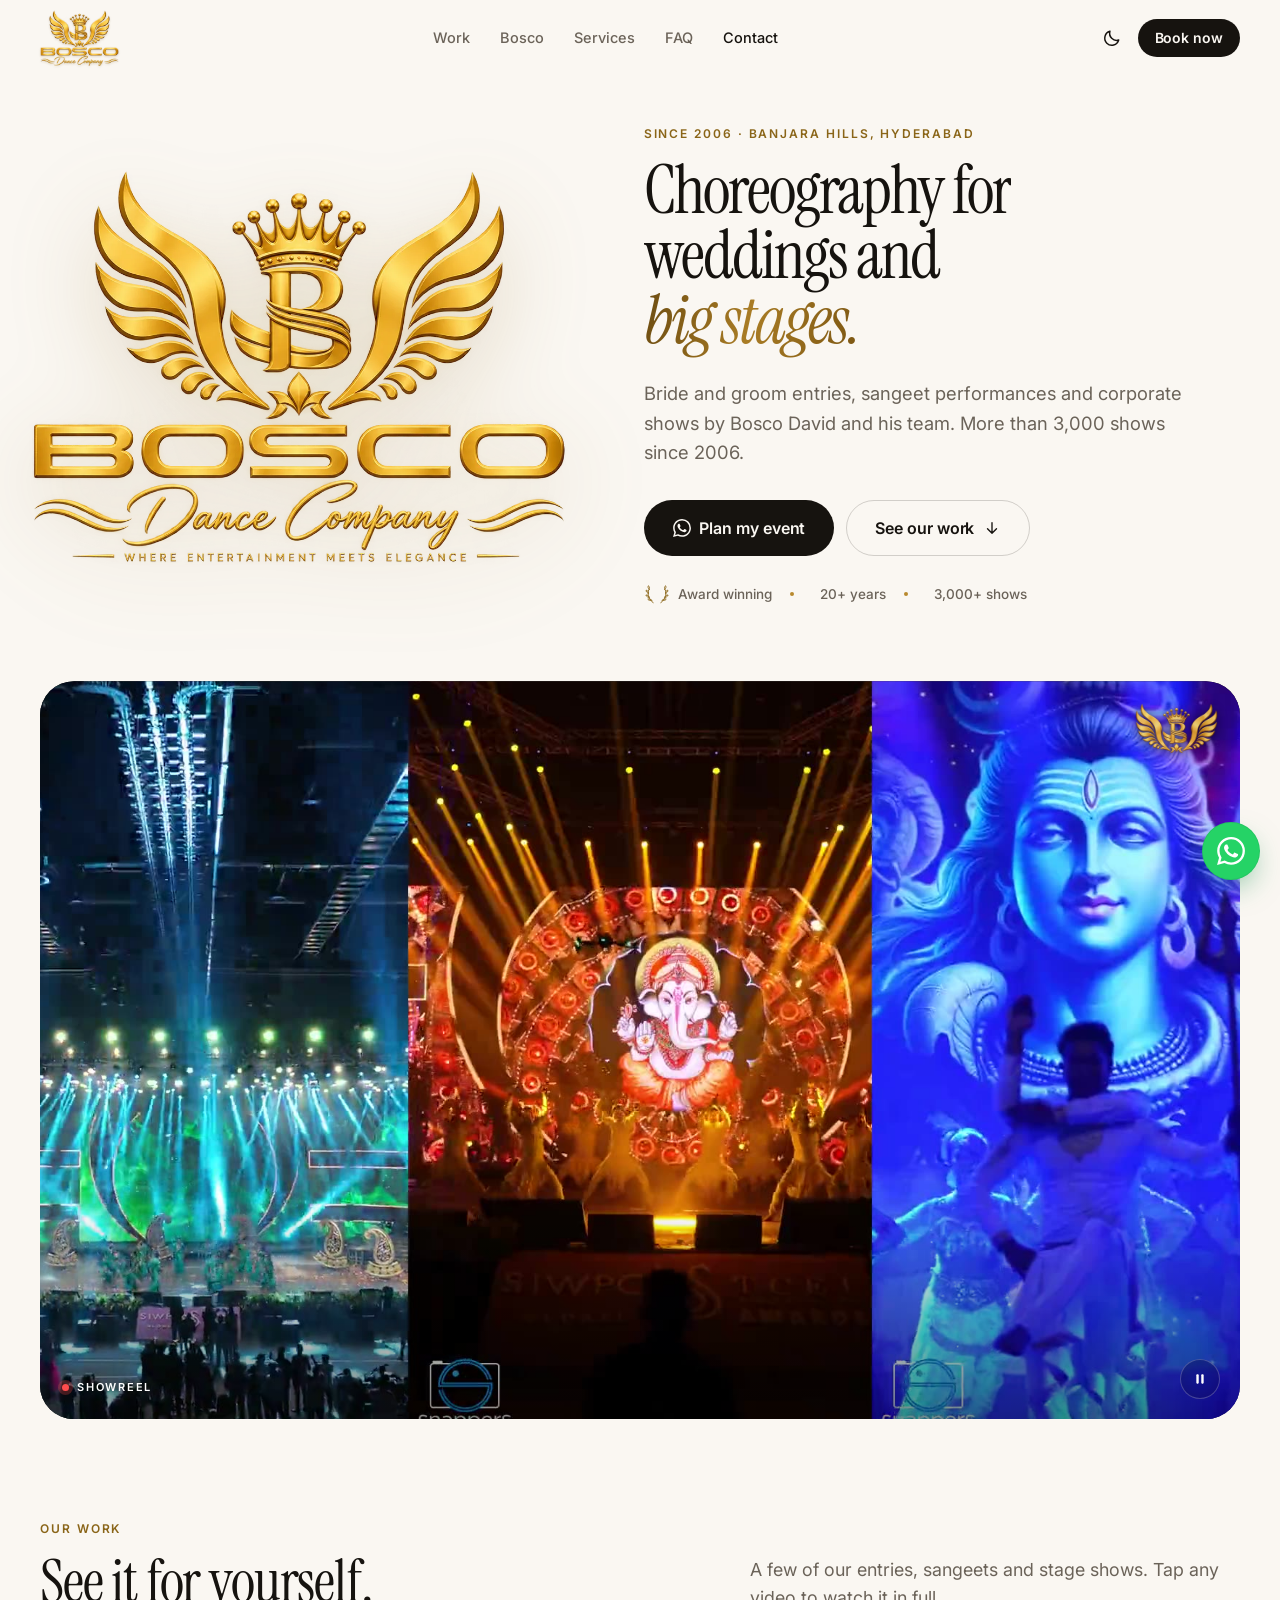
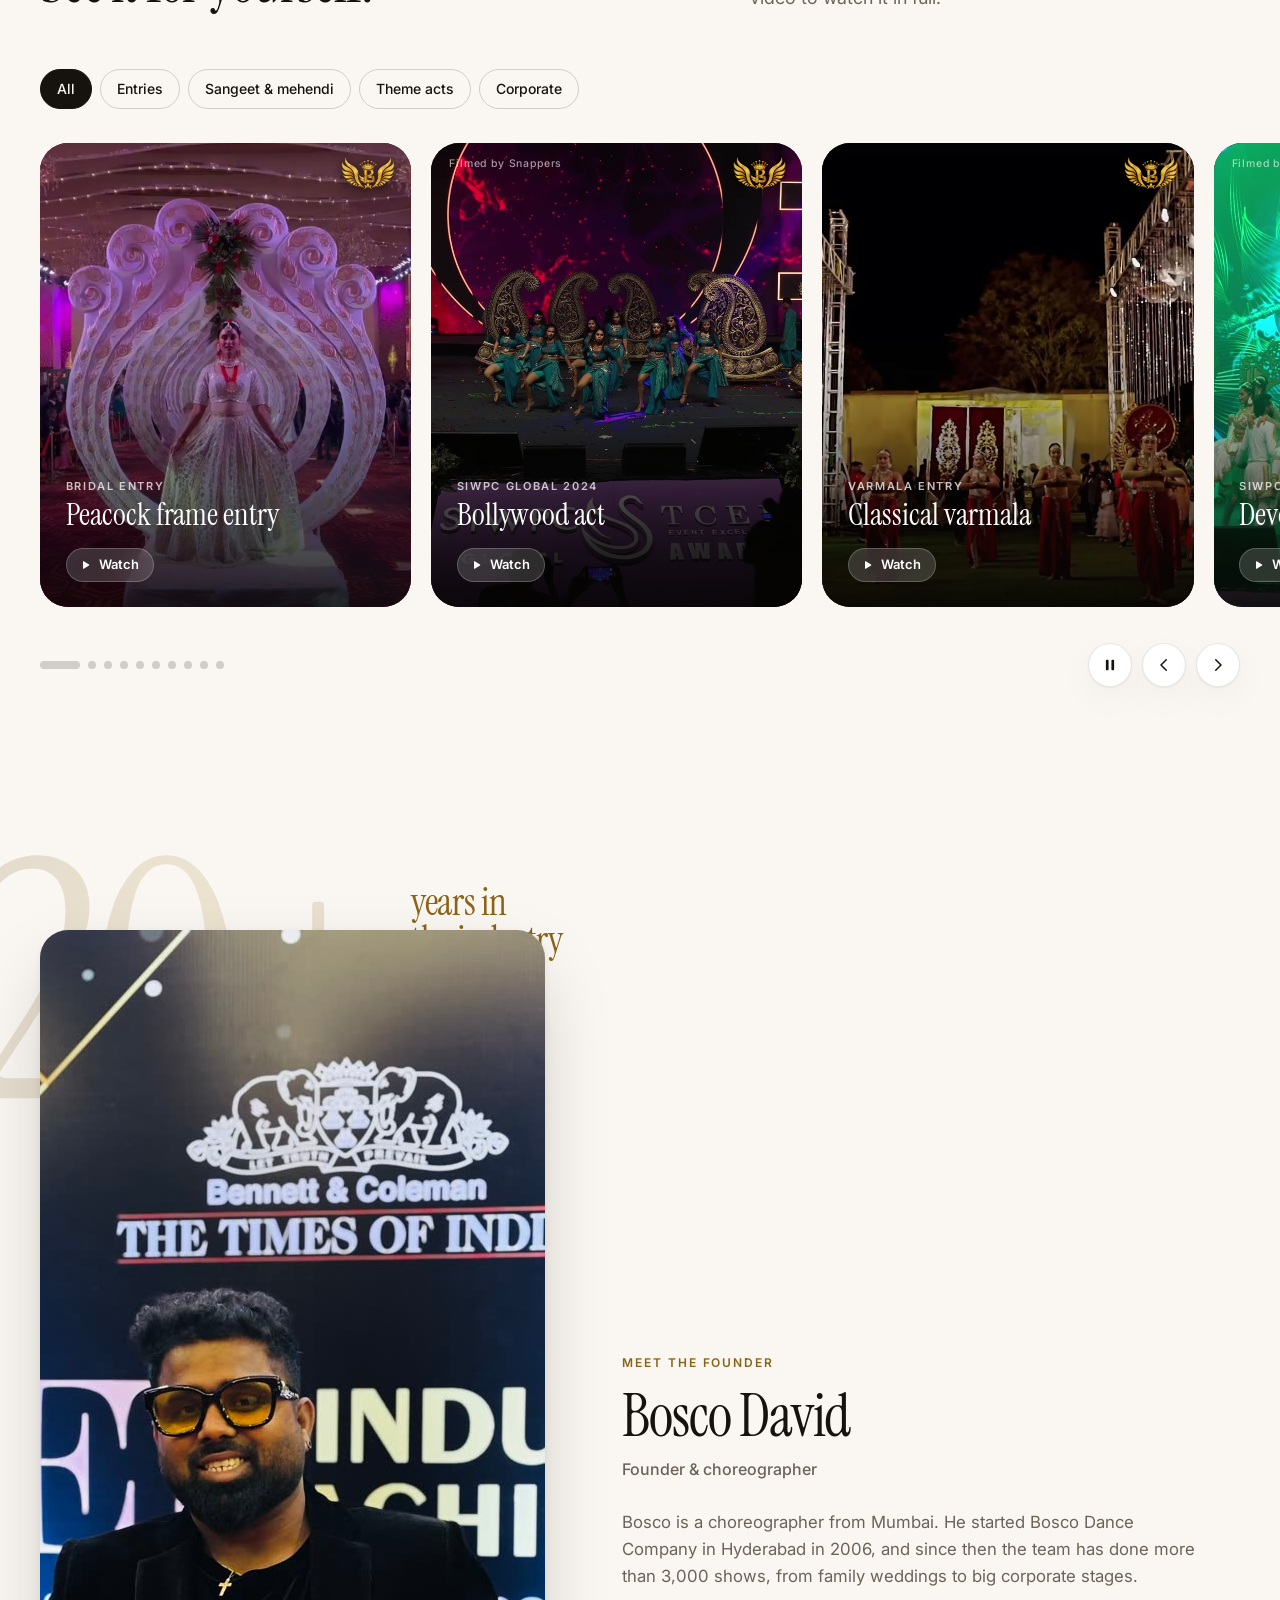
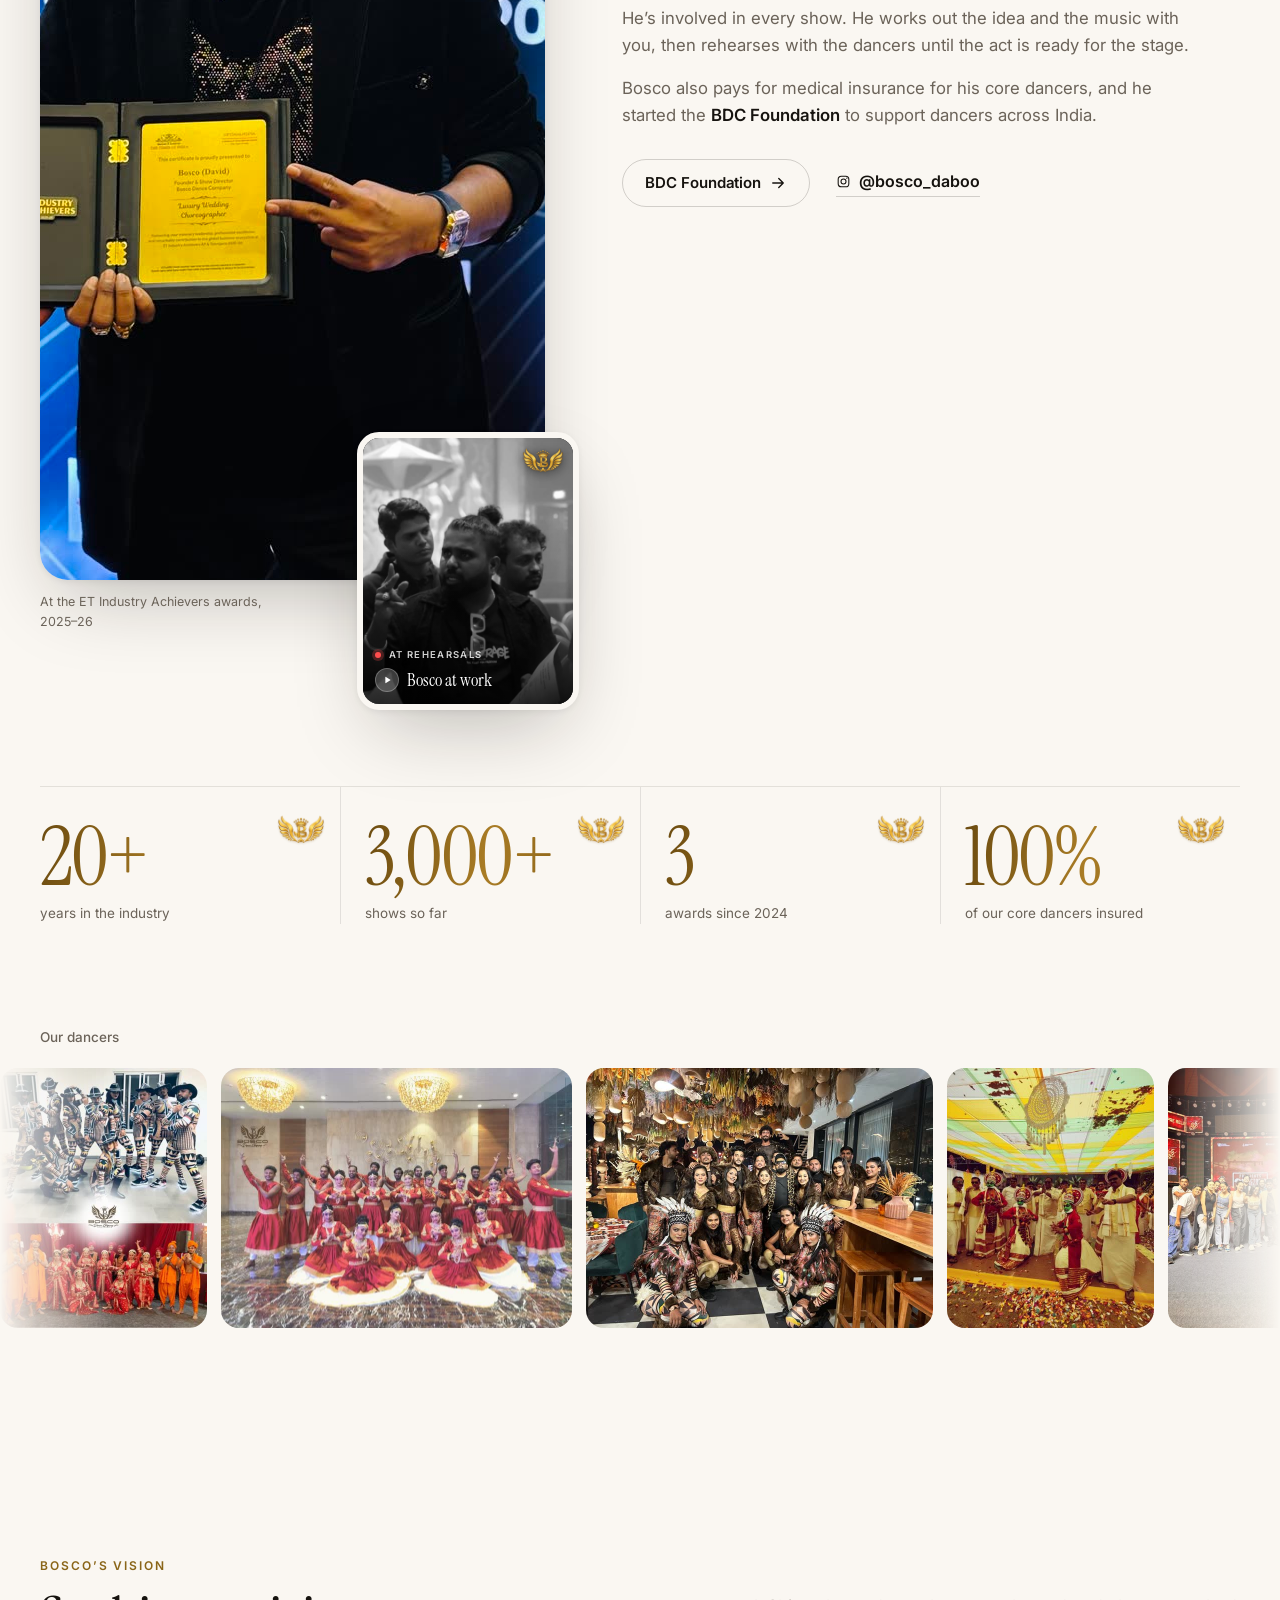
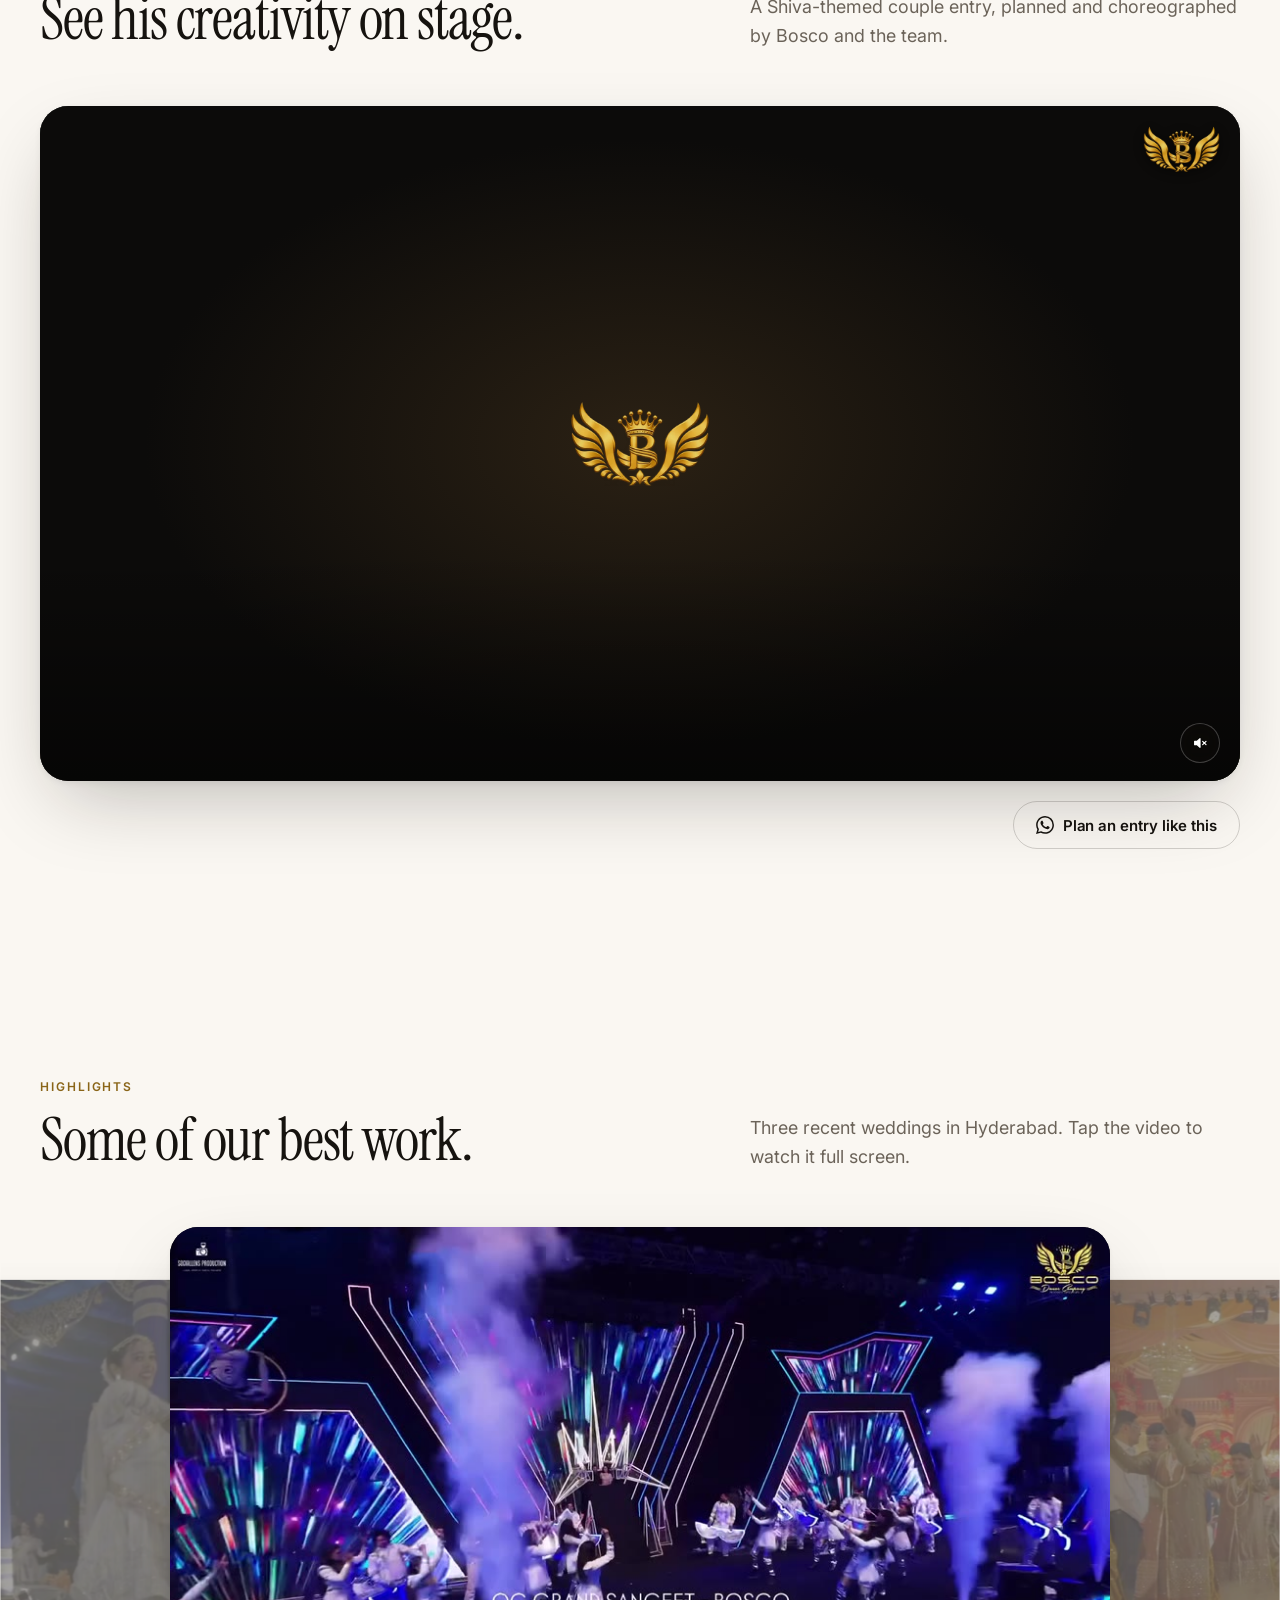
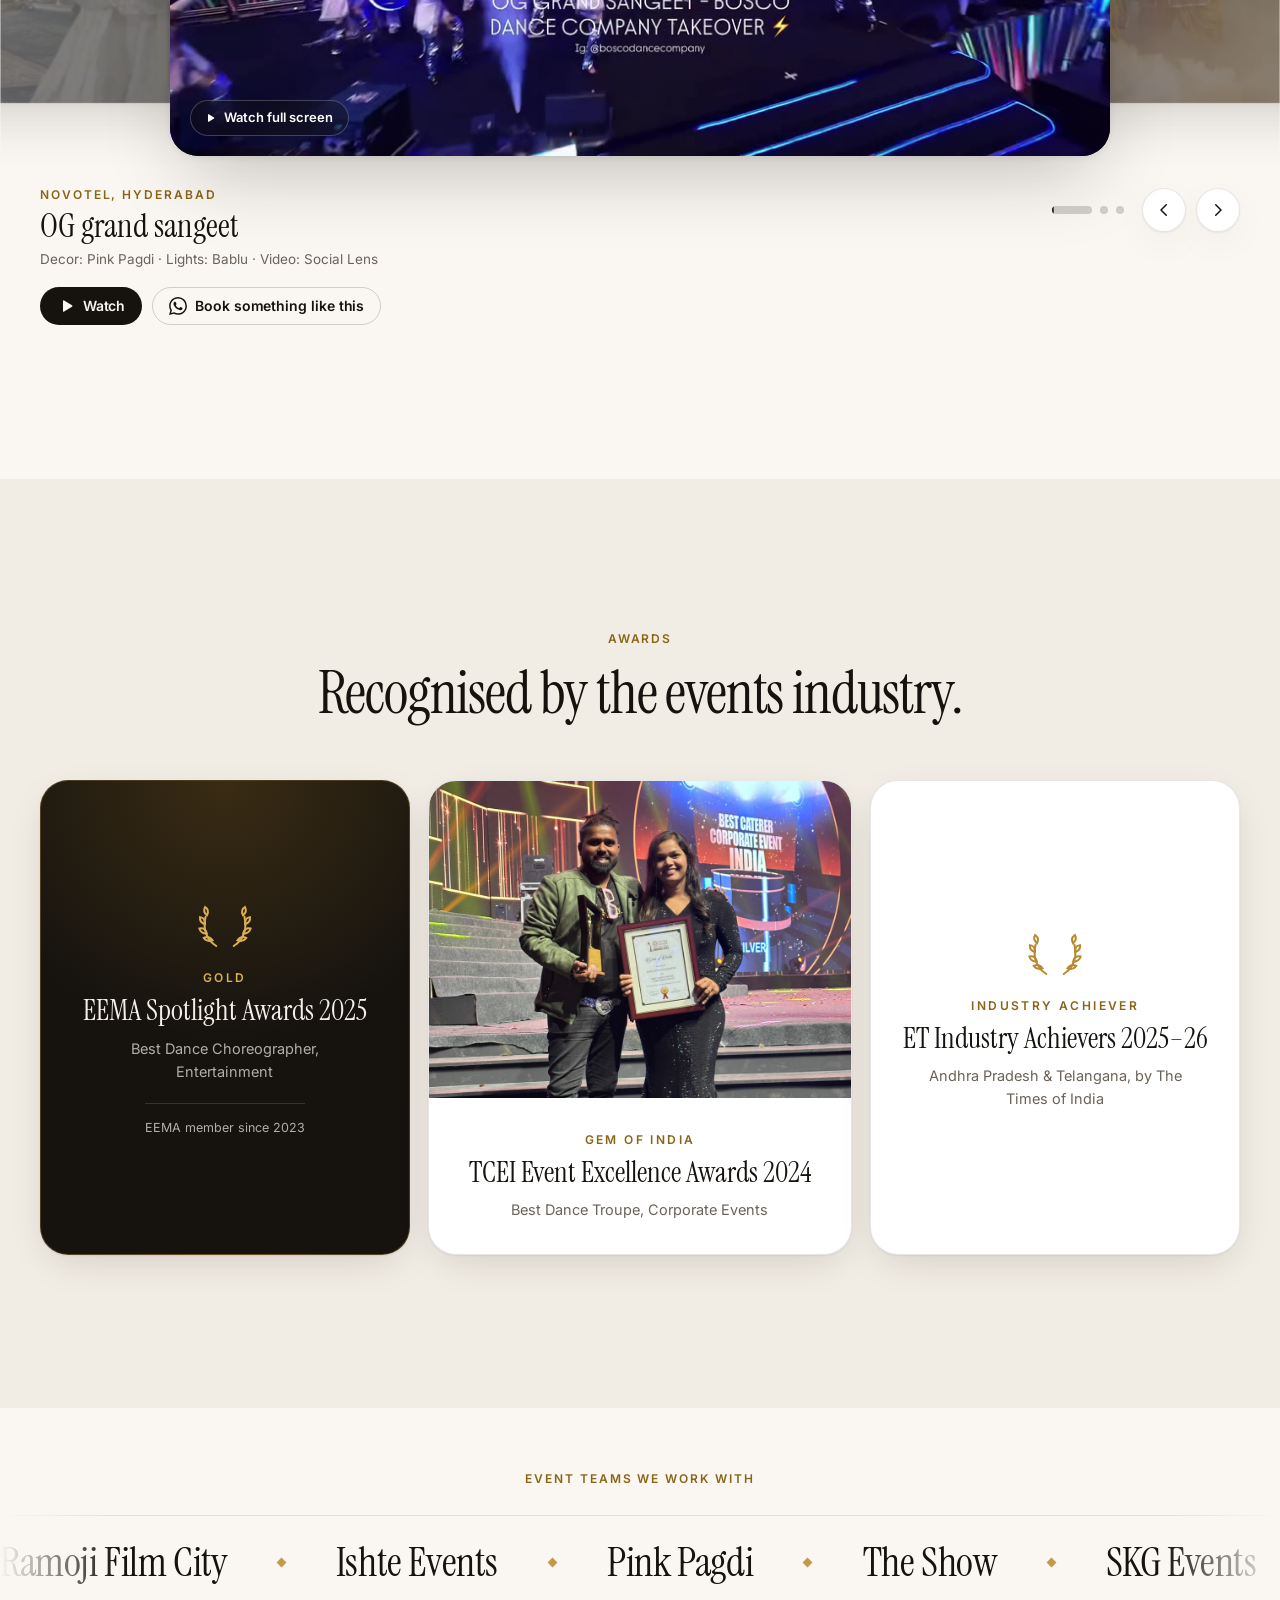
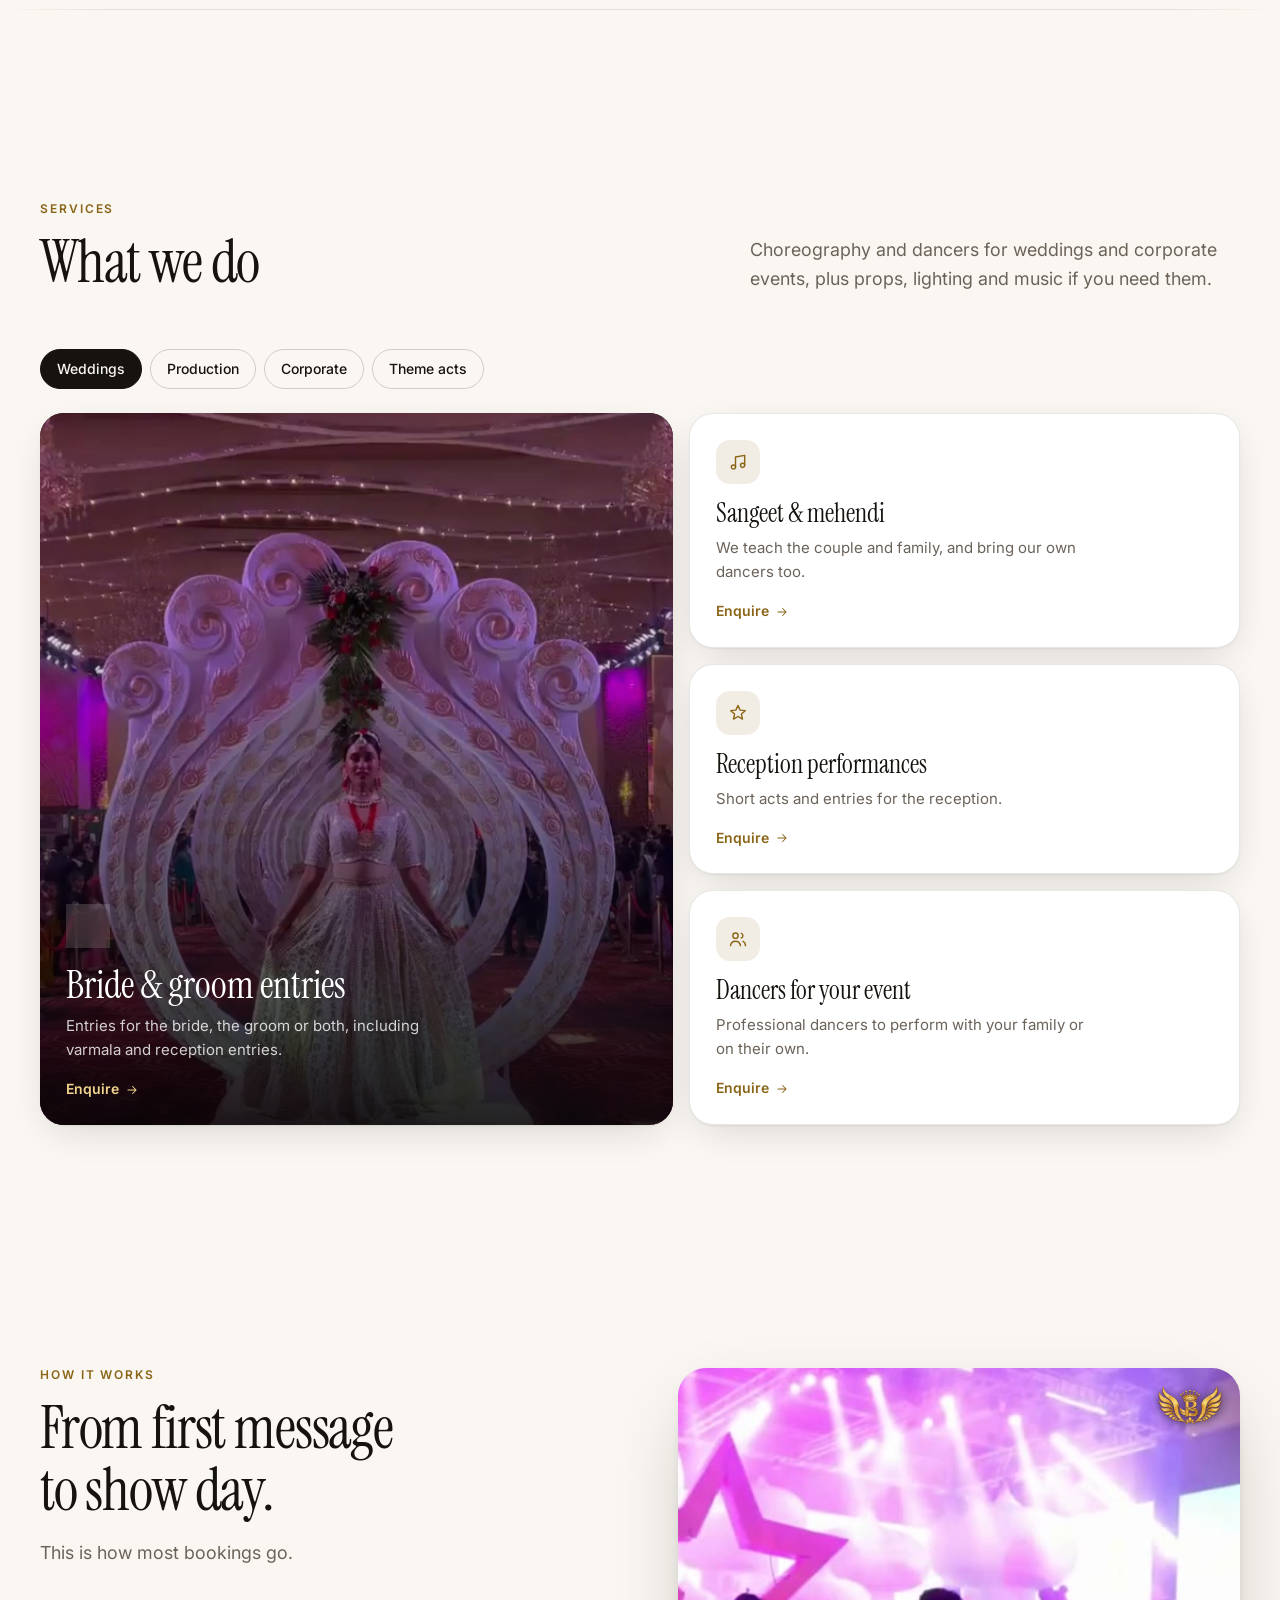
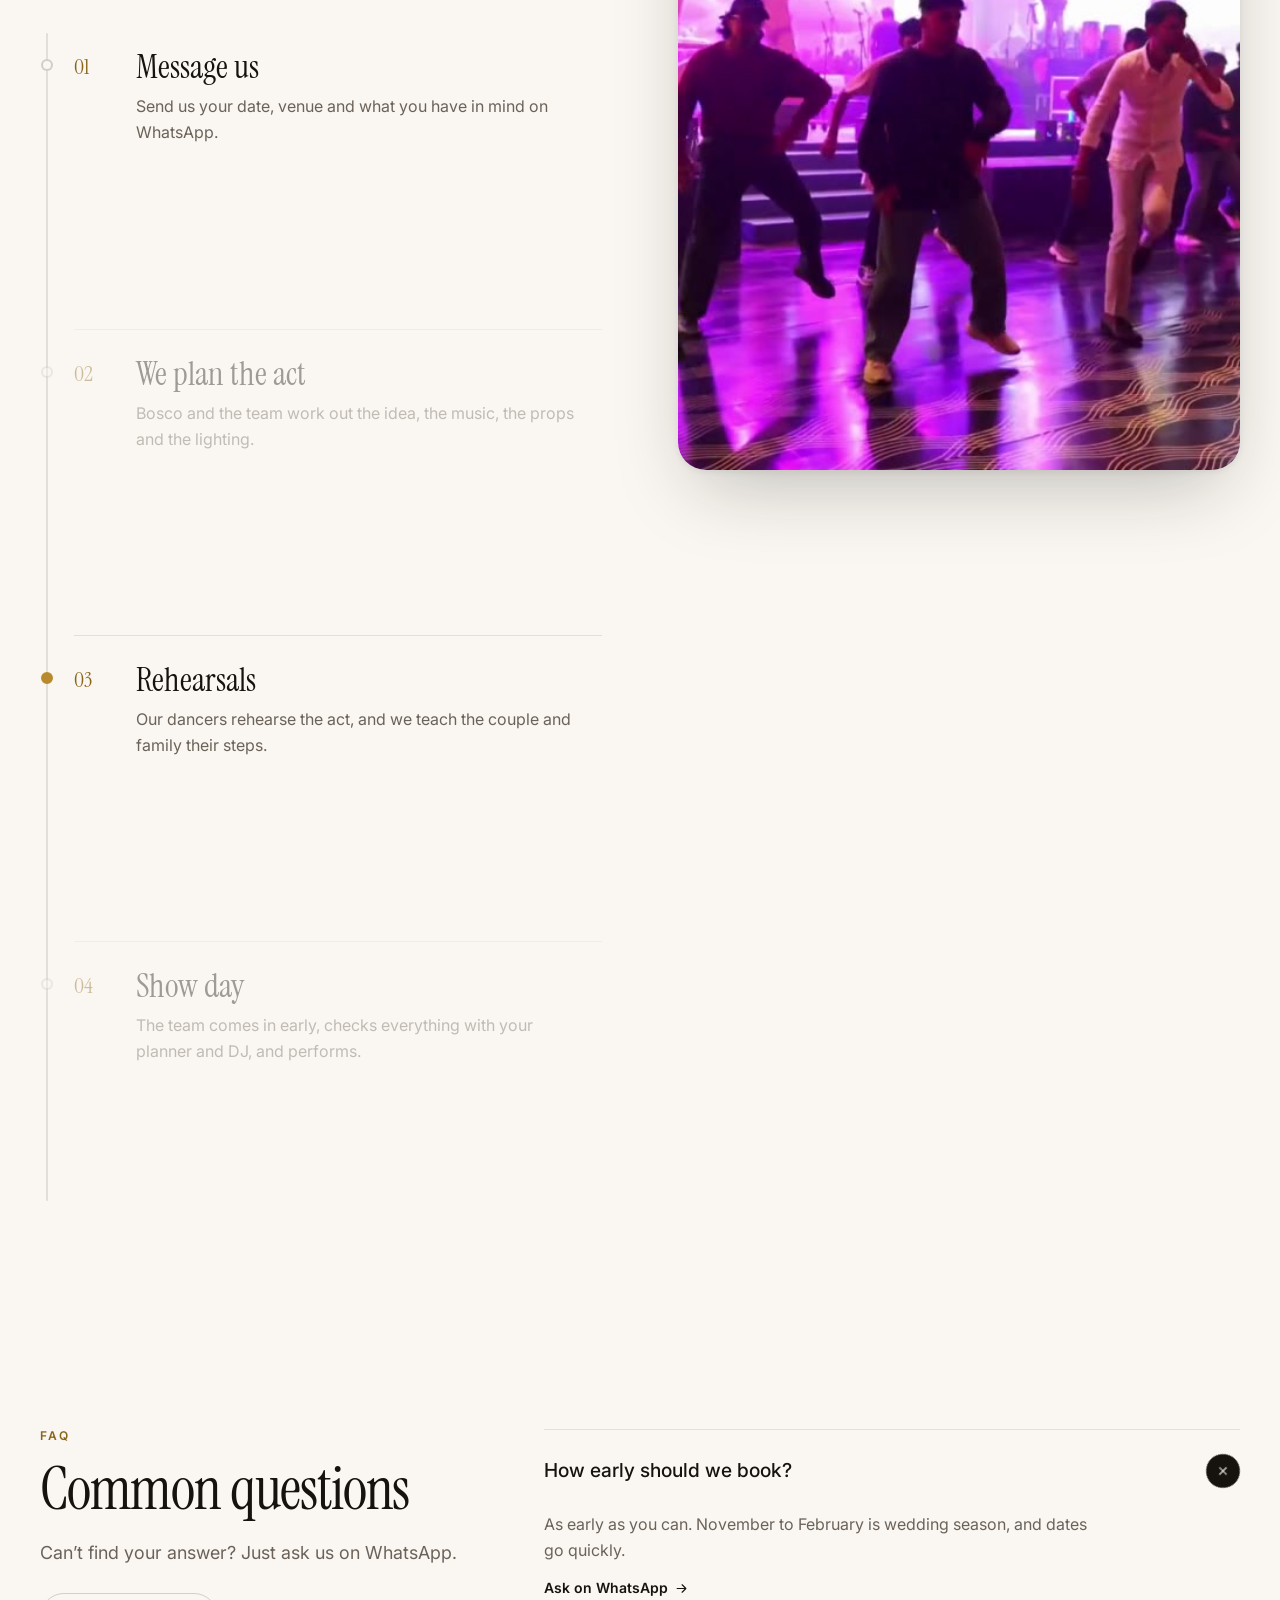
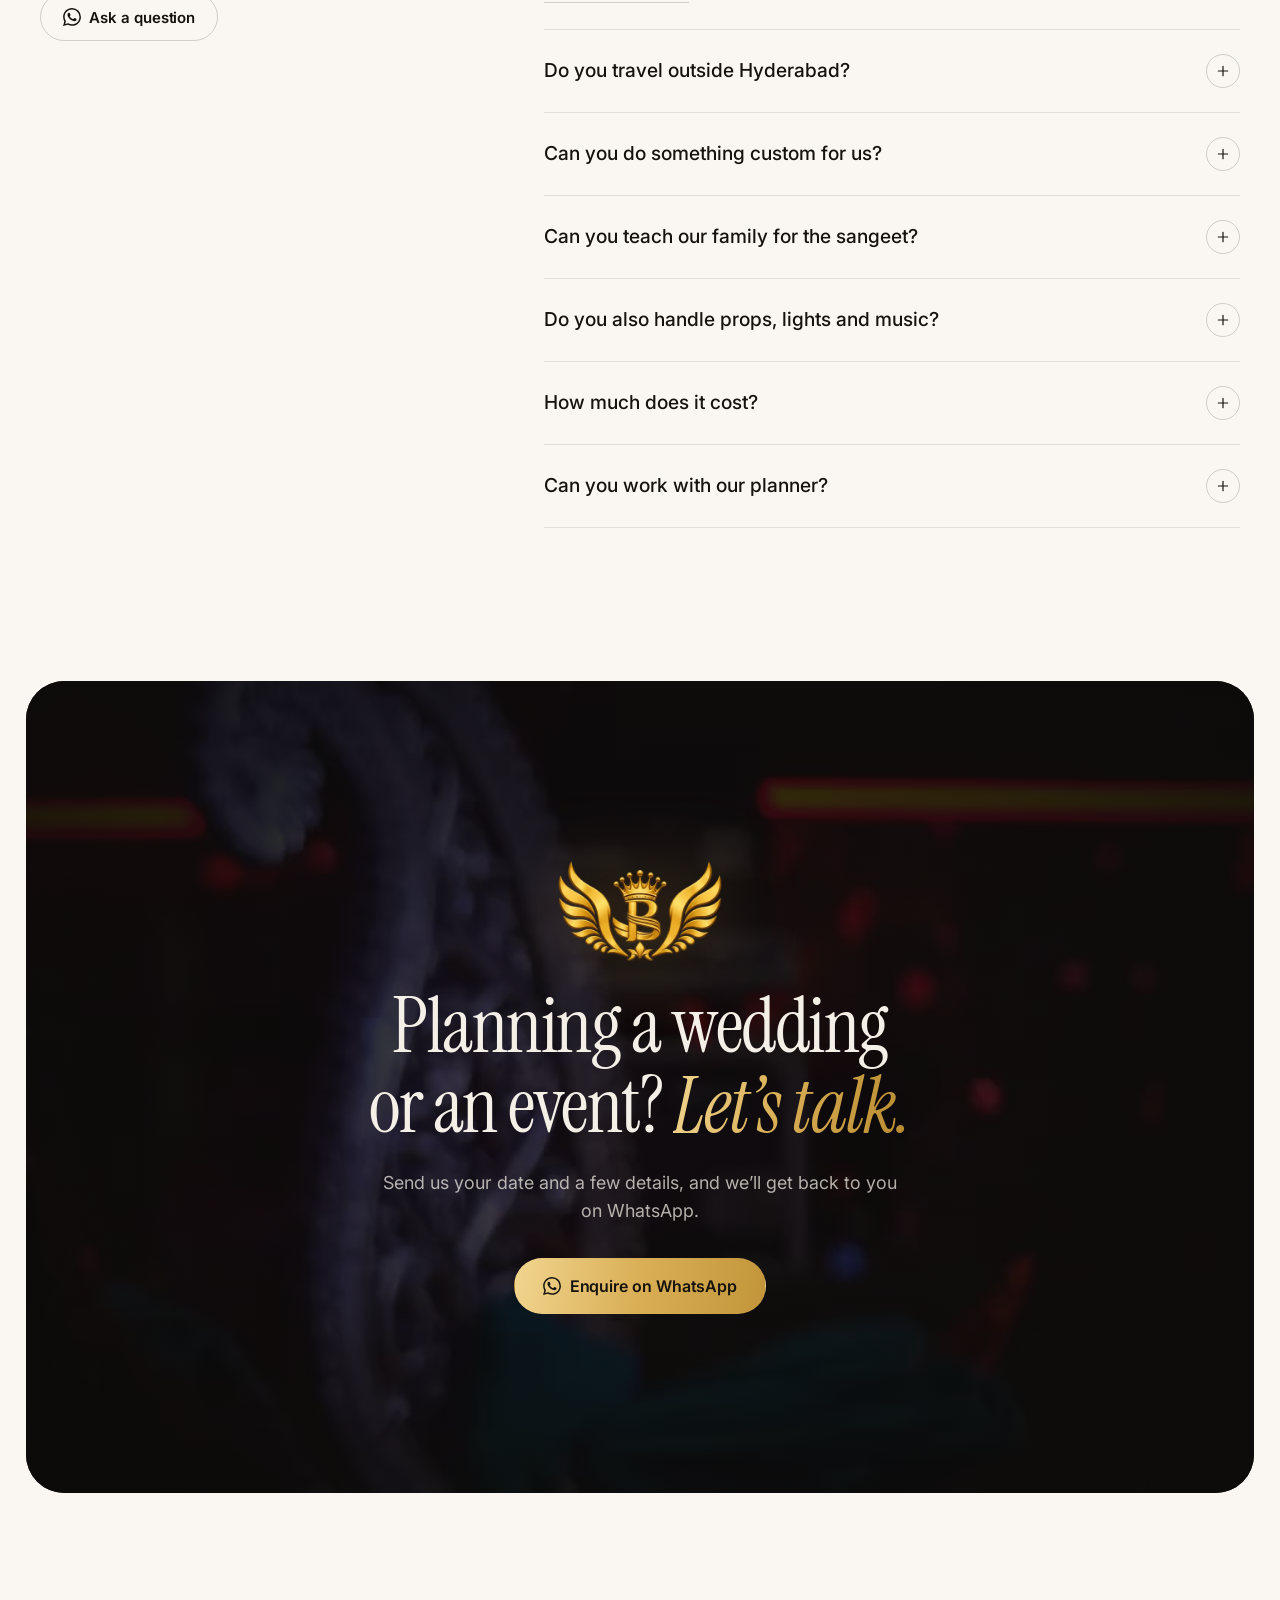
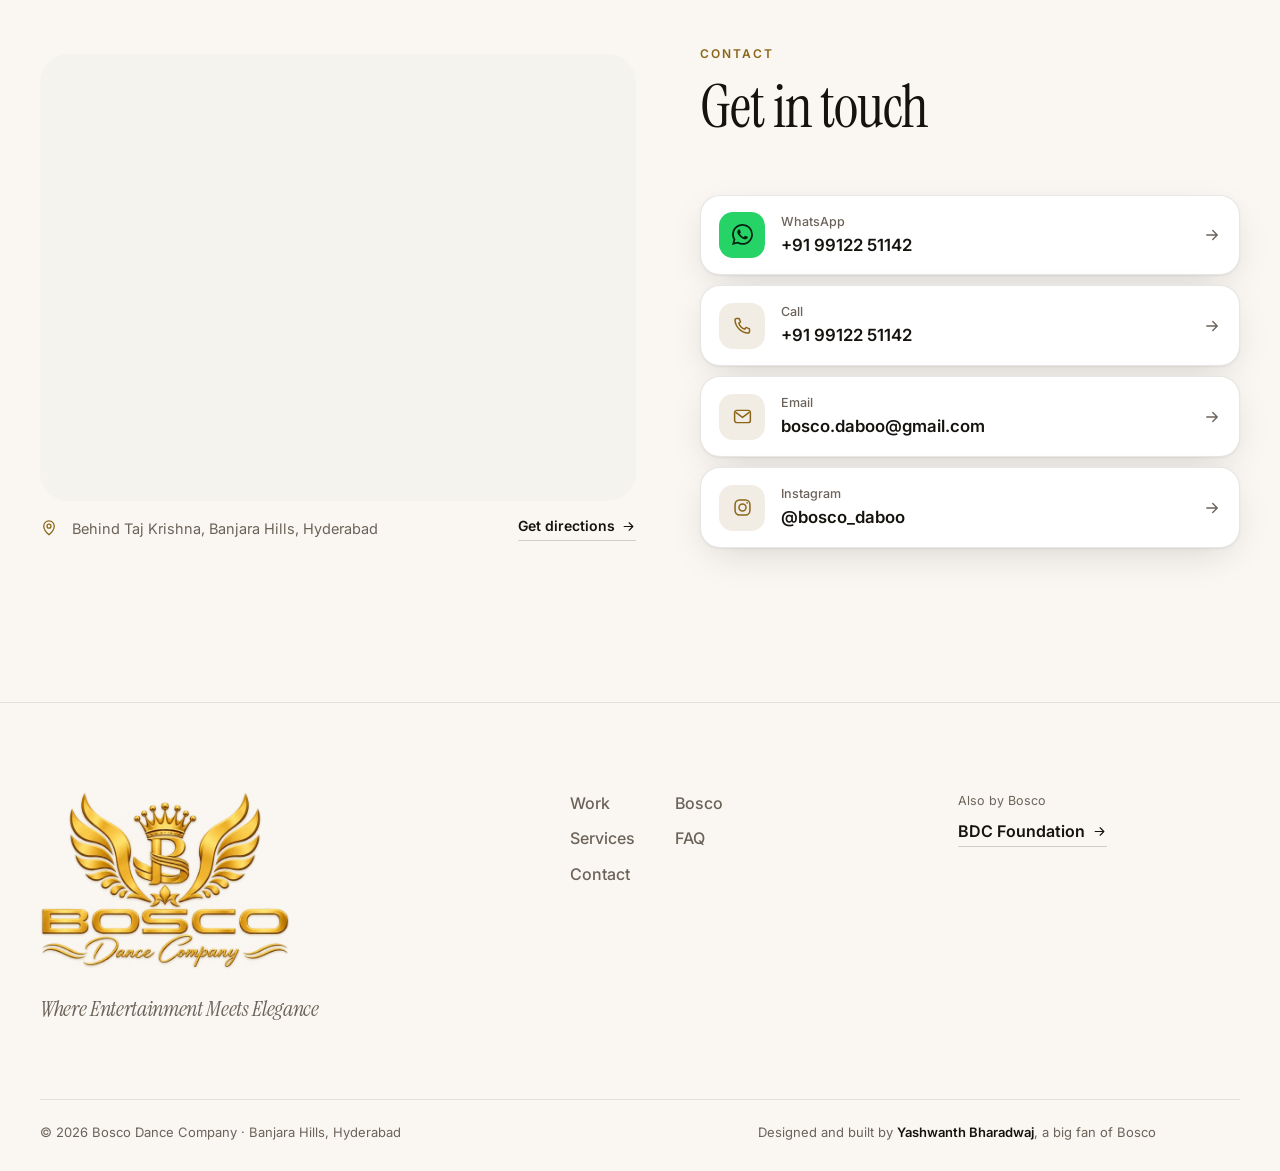
==== commit b77a9662: "Show partner companies as a scrolling name strip Replace the partner card grid with a slim marquee o" ====
--- a/site/index.html
+++ b/site/index.html
@@ -39,7 +39,7 @@
   <link rel="preconnect" href="https://fonts.gstatic.com" crossorigin />
   <link href="https://fonts.googleapis.com/css2?family=Instrument+Serif:ital@0;1&family=Inter:wght@400;500;600;700&display=swap" rel="stylesheet" />
   <link rel="preload" as="image" href="media/brand/showreel/poster.jpg" />
-  <link rel="stylesheet" href="css/styles.css?v=20261113d" />
+  <link rel="stylesheet" href="css/styles.css?v=20261113e" />
 
   <script type="application/ld+json">
   {
@@ -343,15 +343,13 @@
       </div>
     </section>
 
-    <!-- ===================== 5 · PARTNERS (event companies we work with) ===================== -->
-    <section class="section partners" id="partners" aria-labelledby="partners-title">
+    <!-- ===================== 5 · PARTNERS (names marquee; logos can join later) ===================== -->
+    <section class="partners" id="partners" aria-labelledby="partners-title">
       <div class="container">
-        <header class="section-head section-head--center">
-          <p class="eyebrow reveal">Partners</p>
-          <h2 class="display h2 reveal" id="partners-title">The event teams we work with.</h2>
-          <p class="lead reveal">Planners, decorators and venues across Hyderabad bring us in for their biggest weddings and events.</p>
-        </header>
-        <ul class="partners__grid" data-partners aria-label="Event companies we work with"></ul>
+        <h2 class="eyebrow partners__title reveal" id="partners-title">Event teams we work with</h2>
+      </div>
+      <div class="marquee marquee--names reveal">
+        <ul class="marquee__track" data-partners></ul>
       </div>
     </section>
 
@@ -686,8 +684,8 @@
     </form>
   </dialog>
 
-  <script src="js/data.js?v=20261113d"></script>
-  <script src="js/media.js?v=20261113d"></script>
-  <script src="js/main.js?v=20261113d" defer></script>
+  <script src="js/data.js?v=20261113e"></script>
+  <script src="js/media.js?v=20261113e"></script>
+  <script src="js/main.js?v=20261113e" defer></script>
 </body>
 </html>
--- a/site/css/styles.css
+++ b/site/css/styles.css
@@ -778,20 +778,10 @@
   .menu__links { margin-top: 0; }
 }
 
-/* ---------- Partners (event companies we work with) ---------- */
-.partners { padding-bottom: clamp(56px, 8vw, 110px); }
-.partners__grid { display: grid; grid-template-columns: repeat(4, 1fr); gap: clamp(12px, 1.4vw, 18px); }
-.partner { position: relative; overflow: hidden; display: grid; place-items: center; align-content: center; gap: 12px; min-height: clamp(130px, 13vw, 168px); padding: 22px 18px; text-align: center; border-radius: 22px; background: var(--surface); border: 1px solid var(--line); box-shadow: var(--shadow); transition: transform .5s var(--ease-out), border-color .4s, box-shadow .5s var(--ease-out); }
-.partner::before { content: ""; position: absolute; top: 0; right: 0; width: 56px; height: 56px; background: radial-gradient(circle at 100% 0, color-mix(in srgb, var(--gold-accent) 22%, transparent), transparent 70%); opacity: .7; transition: opacity .4s; }
-.partner__head { display: grid; place-items: center; min-height: 58px; width: 100%; }
-.partner__name { font: 400 clamp(1.35rem, 2vw, 1.75rem)/1.05 var(--font-display); color: var(--text); letter-spacing: -.01em; text-wrap: balance; }
-.partner__role { font: 600 10.5px/1 var(--font-sans); letter-spacing: .16em; text-transform: uppercase; color: var(--gold); }
-@media (hover: hover) {
-  .partner:hover { transform: translateY(-4px); border-color: color-mix(in srgb, var(--gold-accent) 50%, transparent); box-shadow: var(--shadow-lg); }
-  .partner:hover::before { opacity: 1; }
-}
-@media (max-width: 759px) {
-  .partners__grid { grid-template-columns: repeat(2, 1fr); }
-  .partner { min-height: 118px; padding: 18px 12px; border-radius: 18px; }
-  .partner__name { font-size: 1.25rem; }
-}
+/* ---------- Partners: a slim marquee of names (logos can join later) ---------- */
+.partners { padding-block: clamp(36px, 5vw, 64px) clamp(16px, 3vw, 40px); }
+.partners__title { text-align: center; margin: 0 0 clamp(18px, 2.4vw, 28px); }
+.marquee--names { border-block: 1px solid var(--line); }
+.marquee--names .marquee__track { --dur: 80s; }
+.marquee--names li { flex: none; display: flex; align-items: center; gap: clamp(26px, 4vw, 52px); padding: clamp(18px, 2.4vw, 26px) clamp(26px, 4vw, 52px) clamp(18px, 2.4vw, 26px) 0; font: 400 clamp(1.6rem, 3.2vw, 2.6rem)/1 var(--font-display); letter-spacing: -.01em; color: var(--text); white-space: nowrap; }
+.marquee--names li::after { content: ""; flex: none; width: 7px; height: 7px; transform: rotate(45deg); background: var(--gold-accent); opacity: .85; }
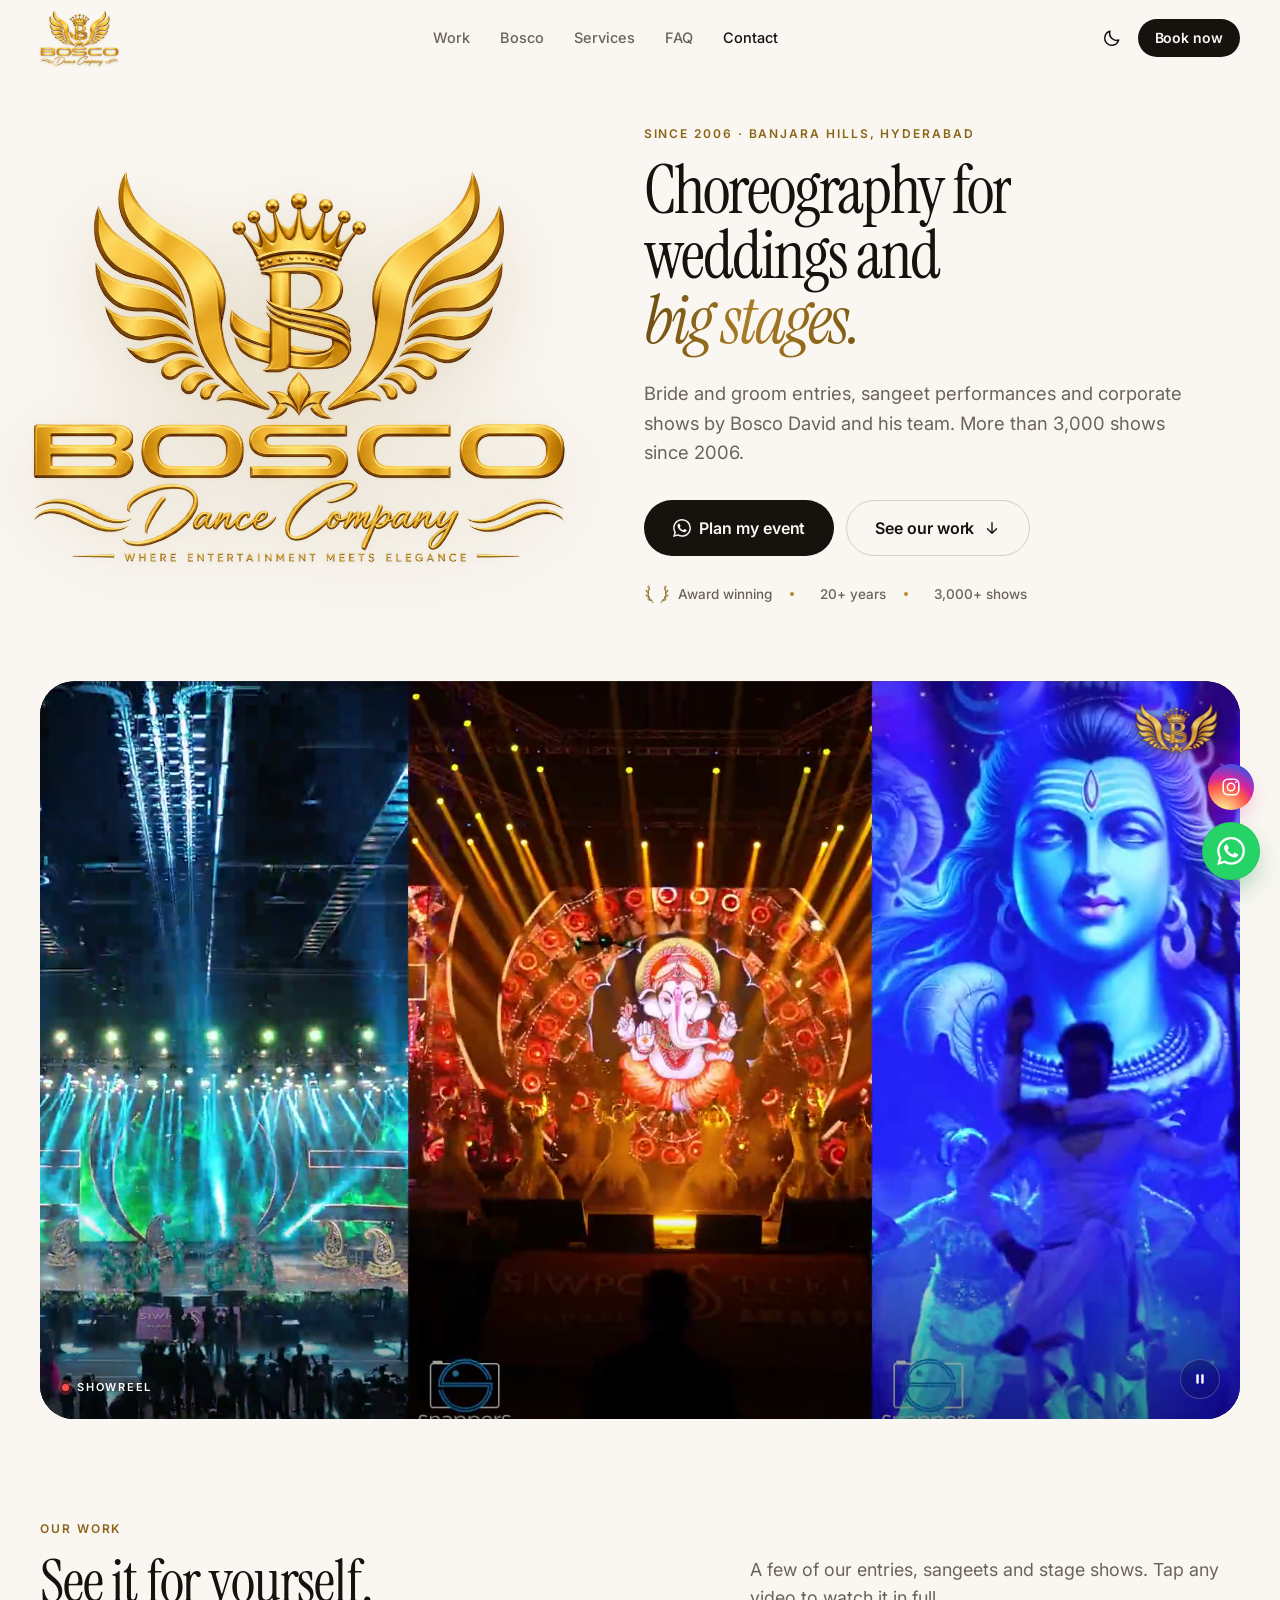
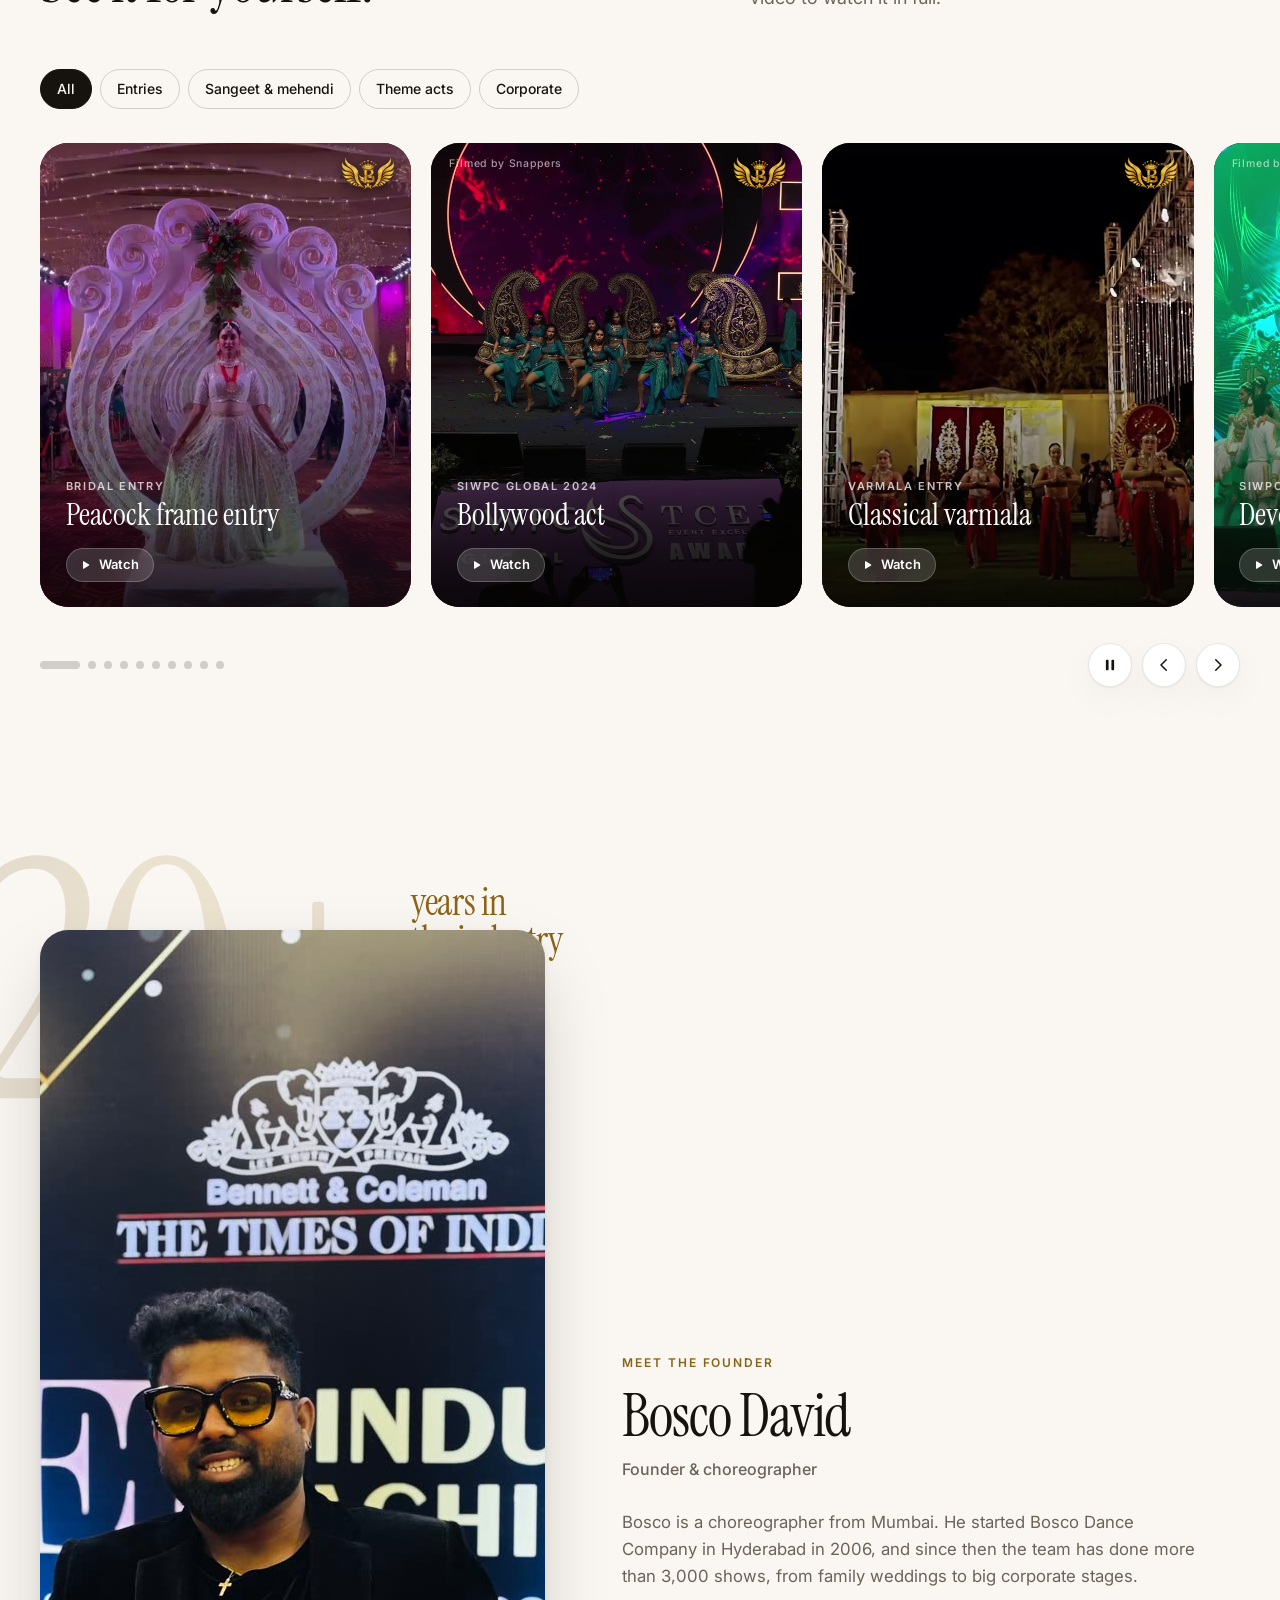
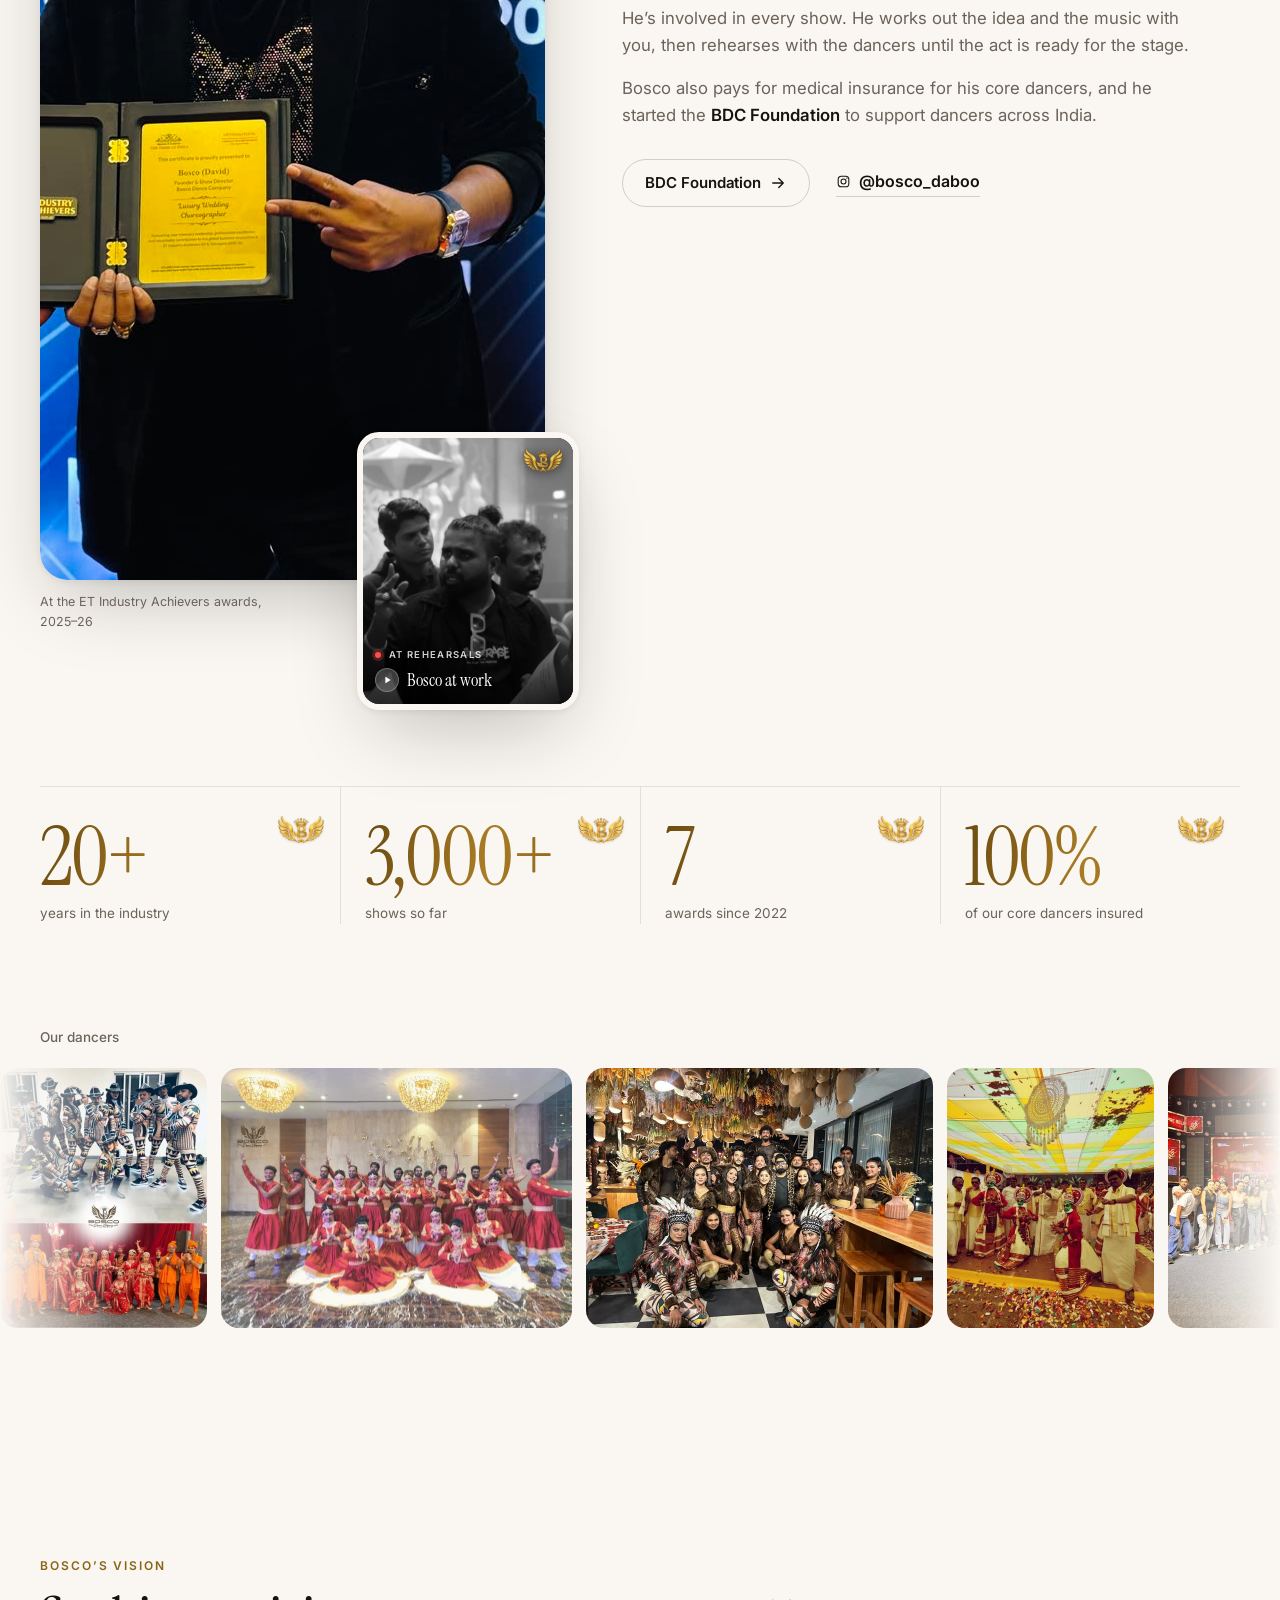
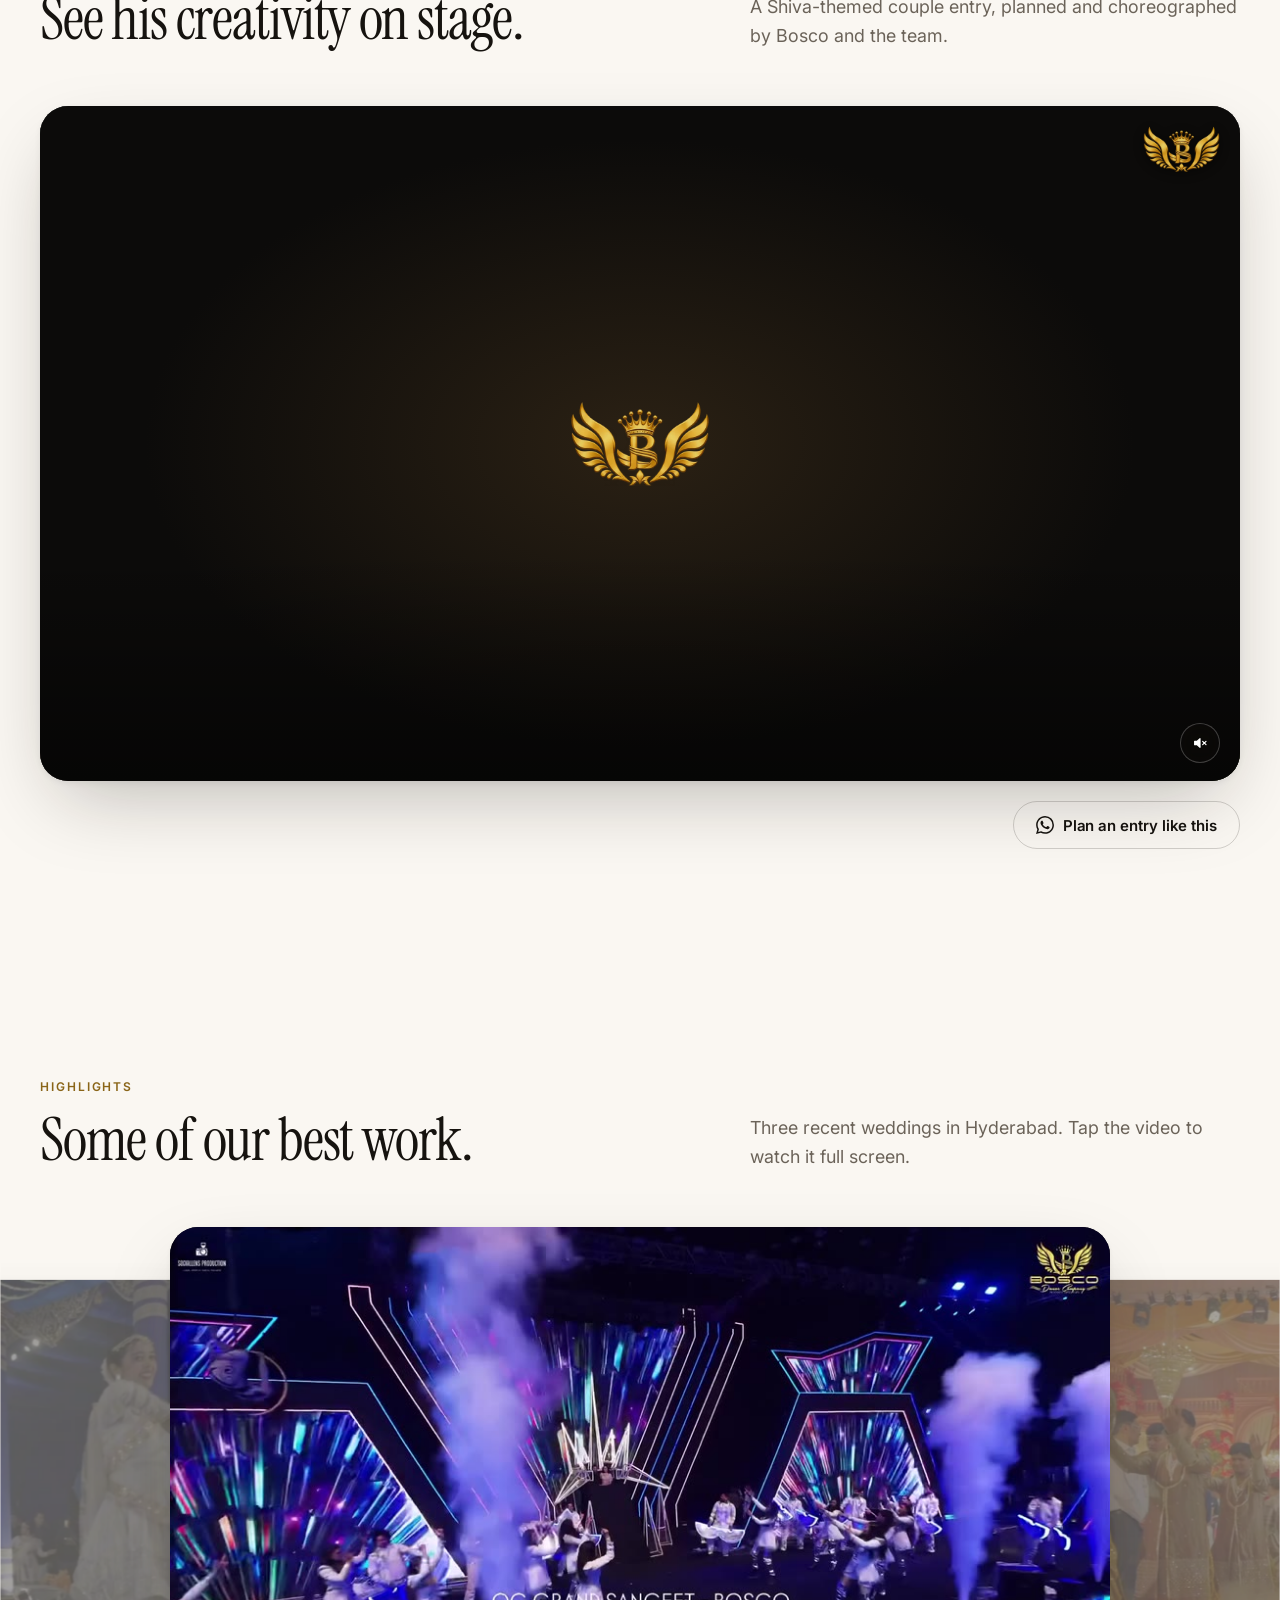
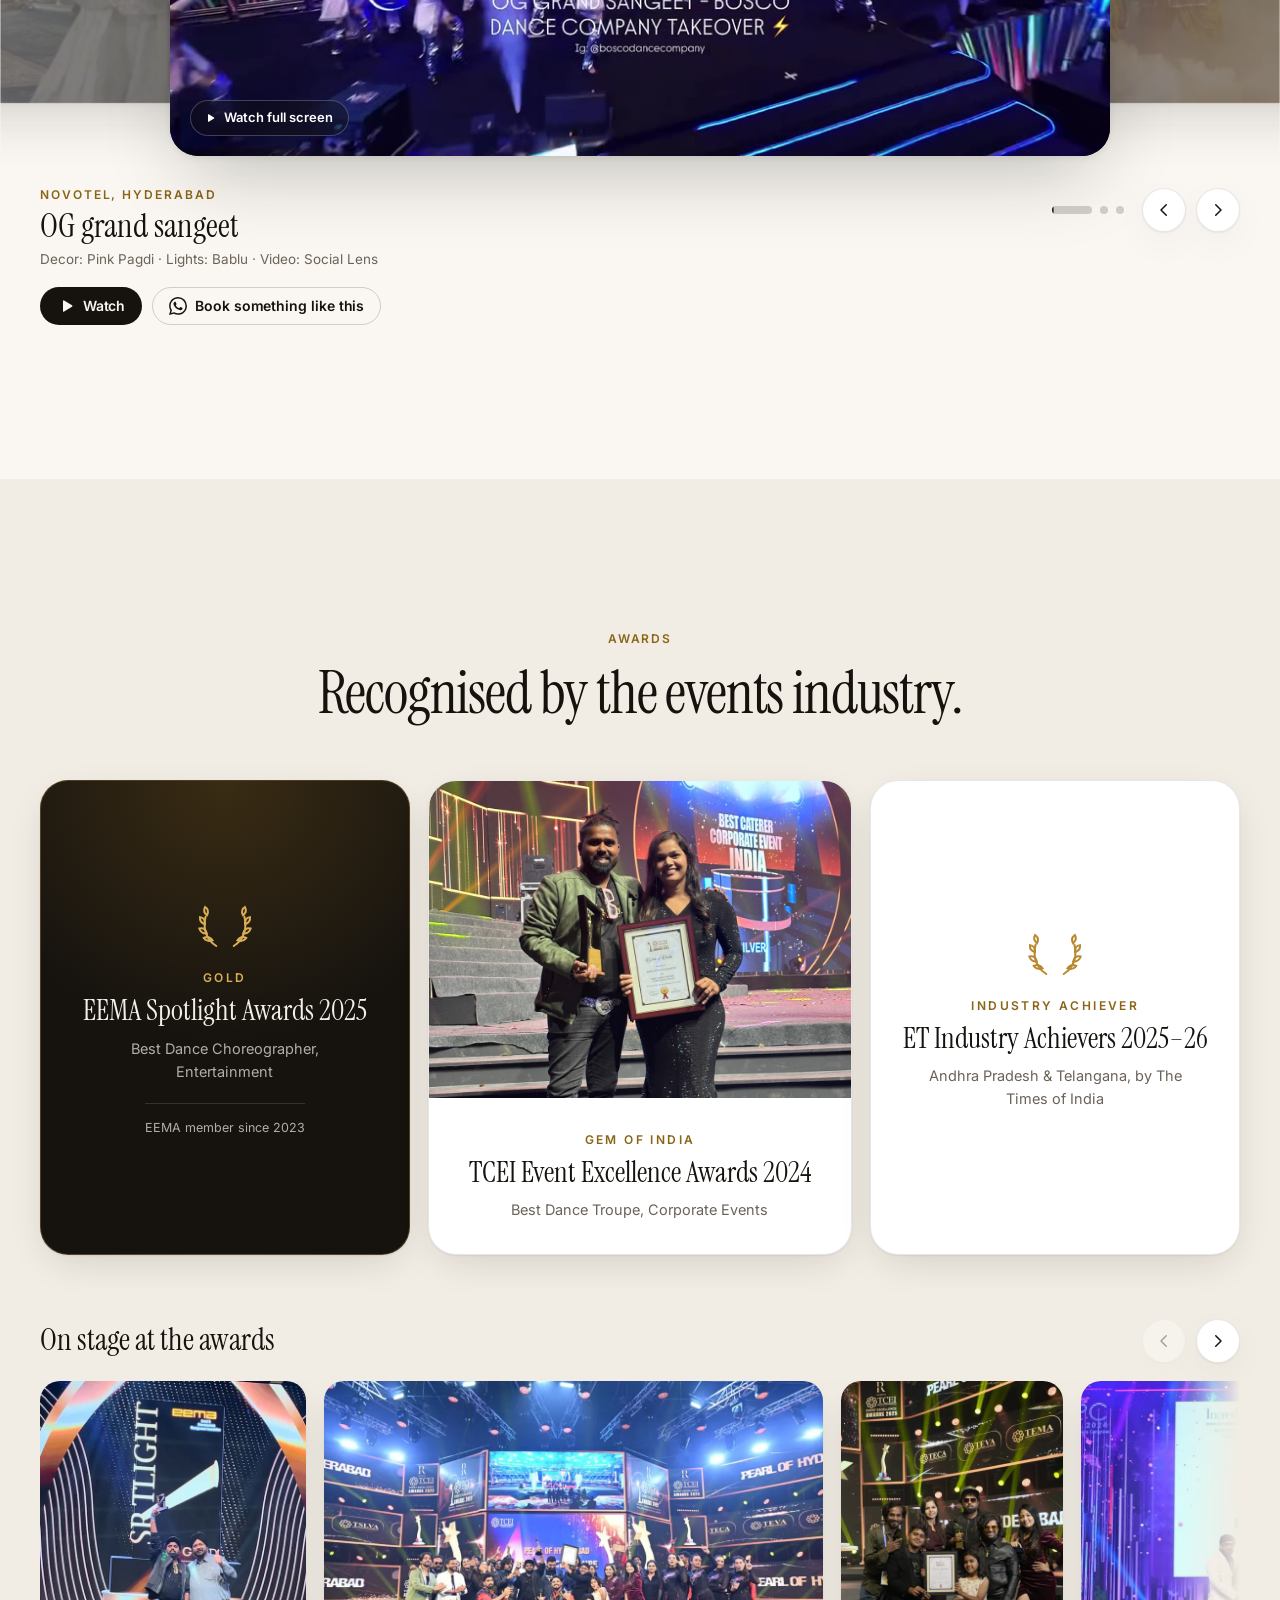
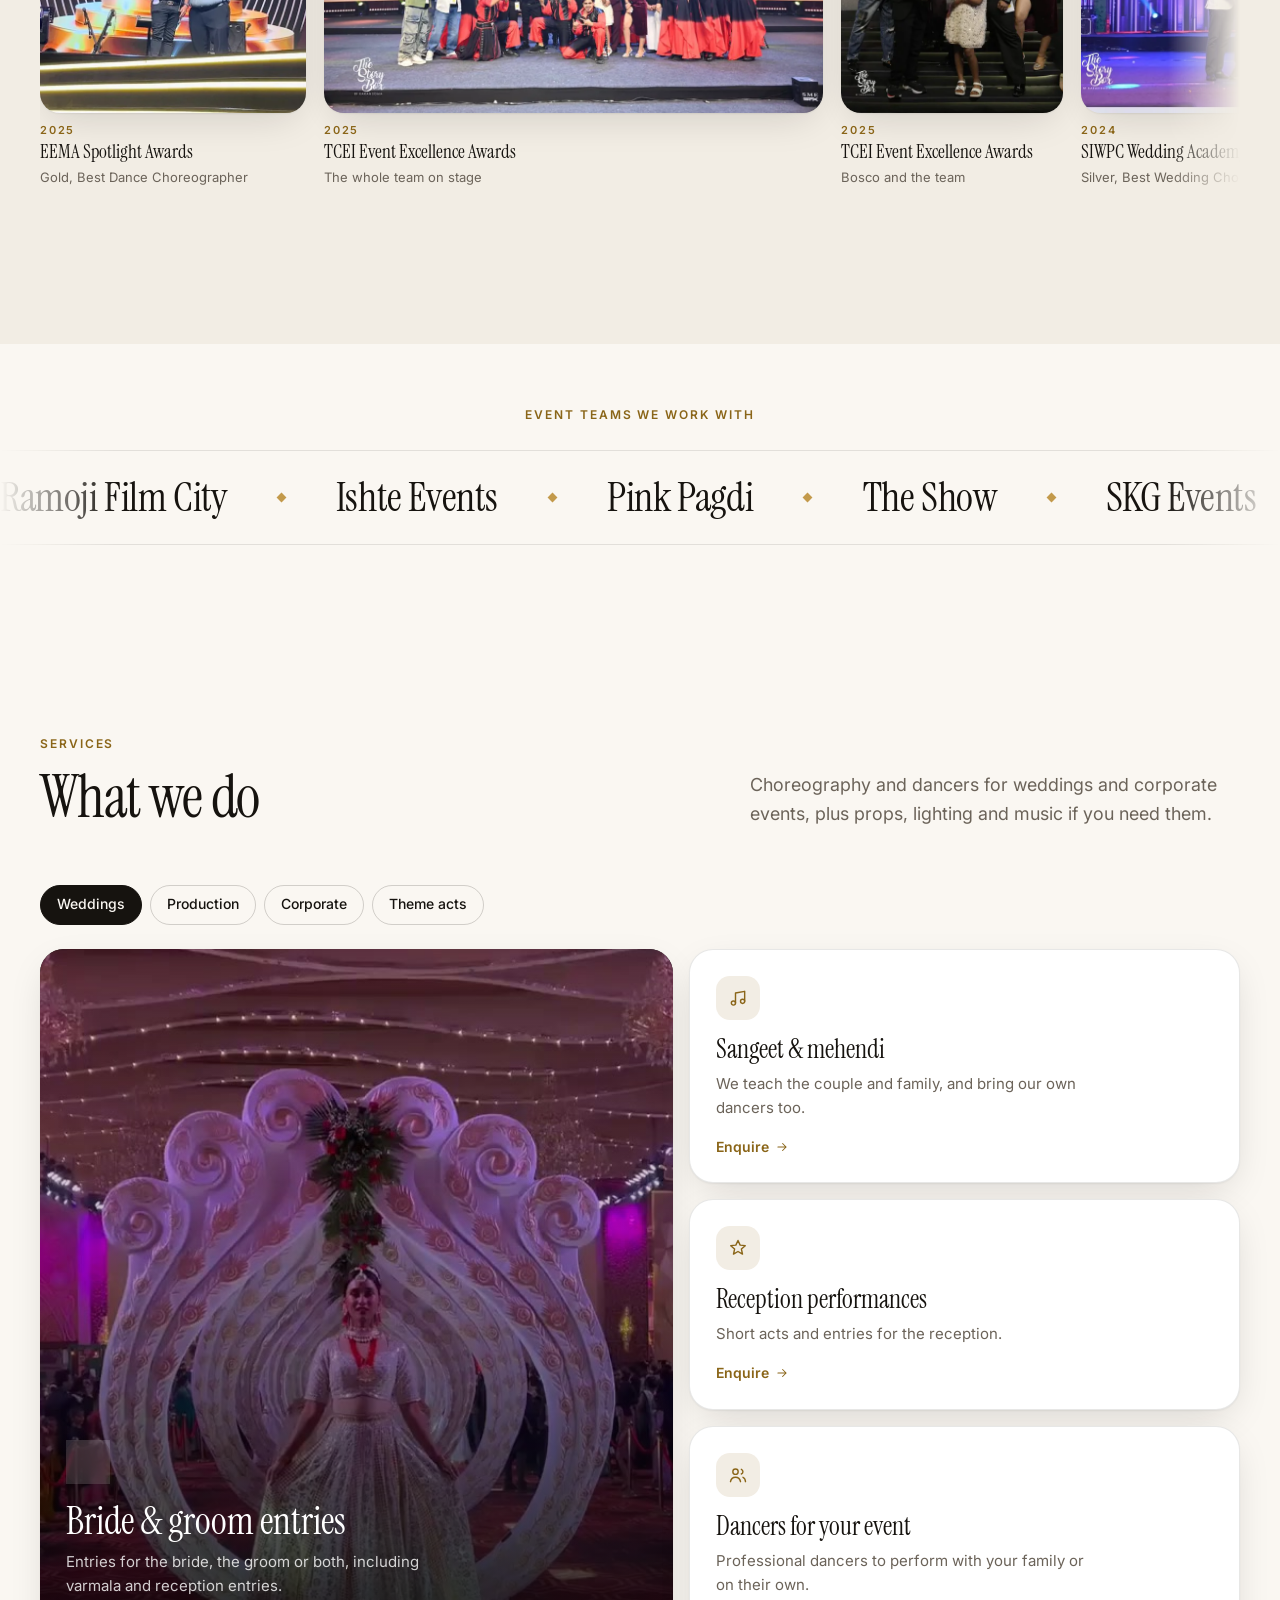
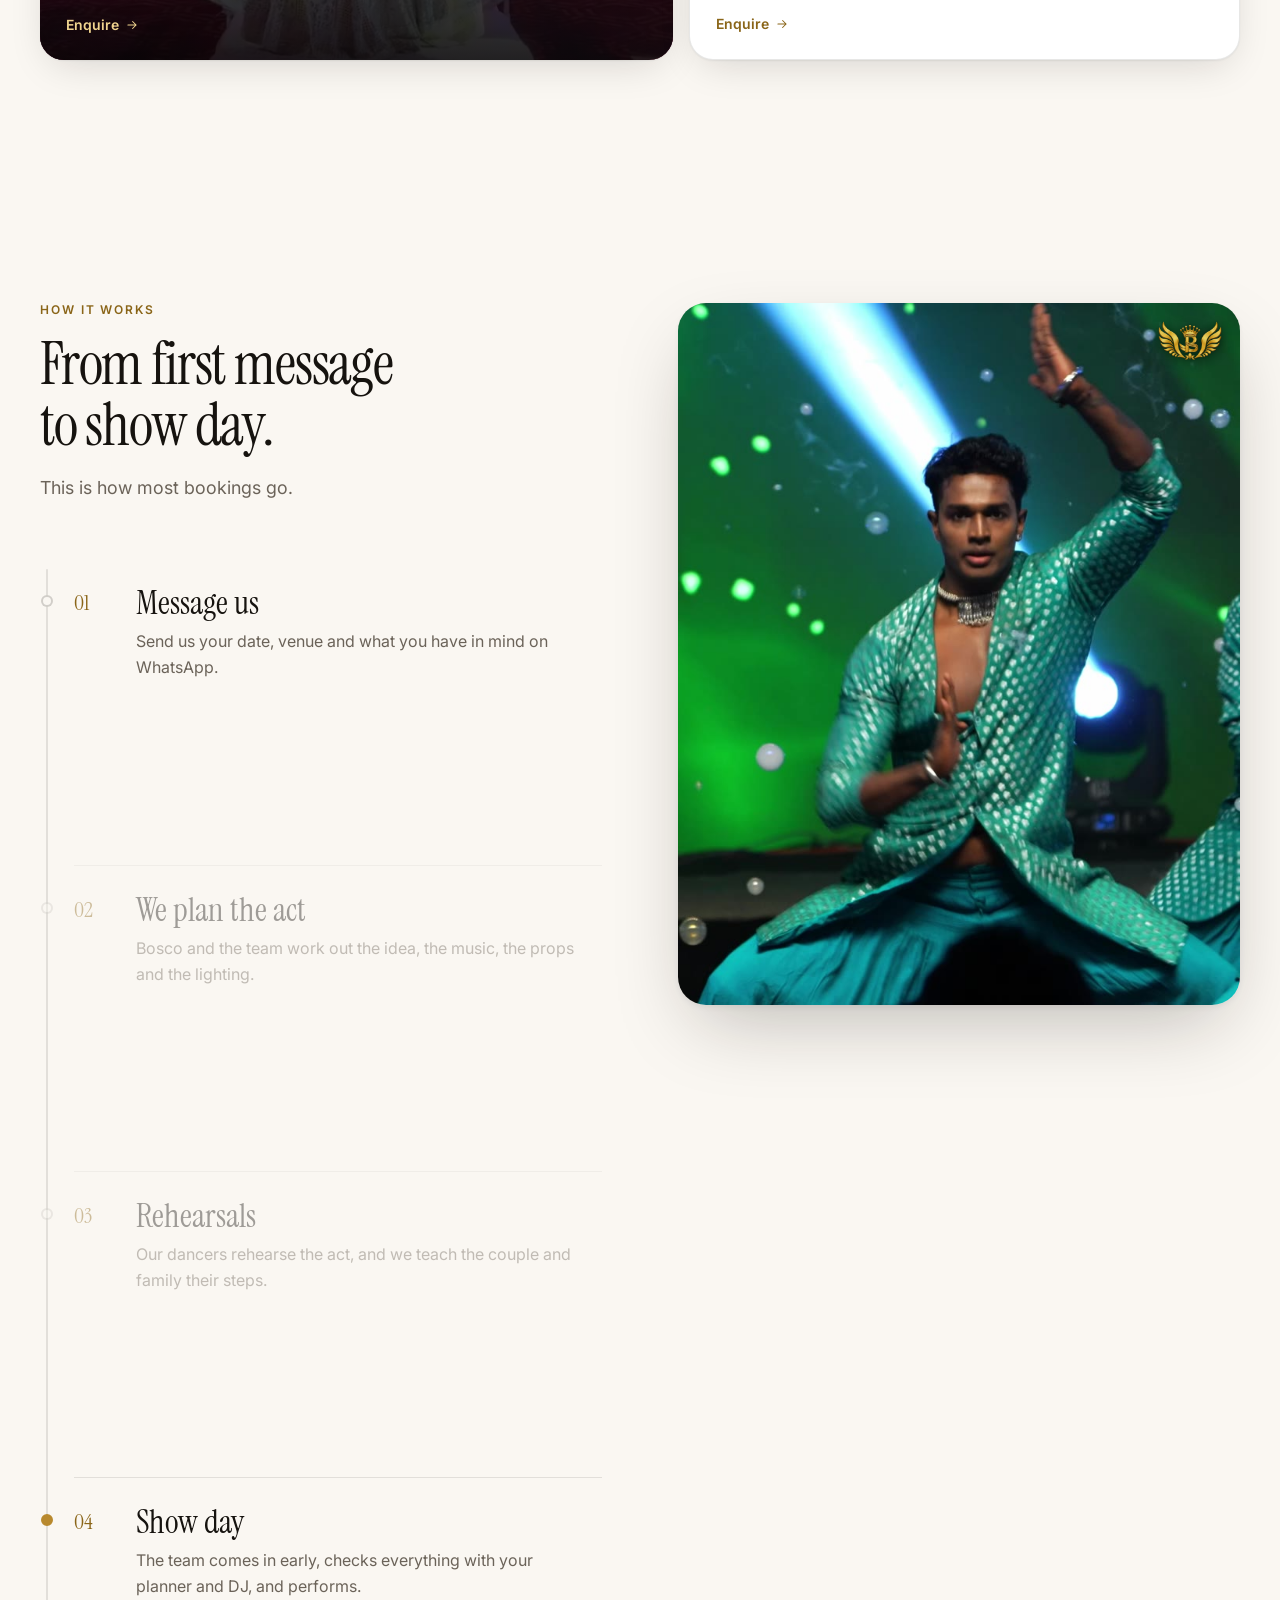
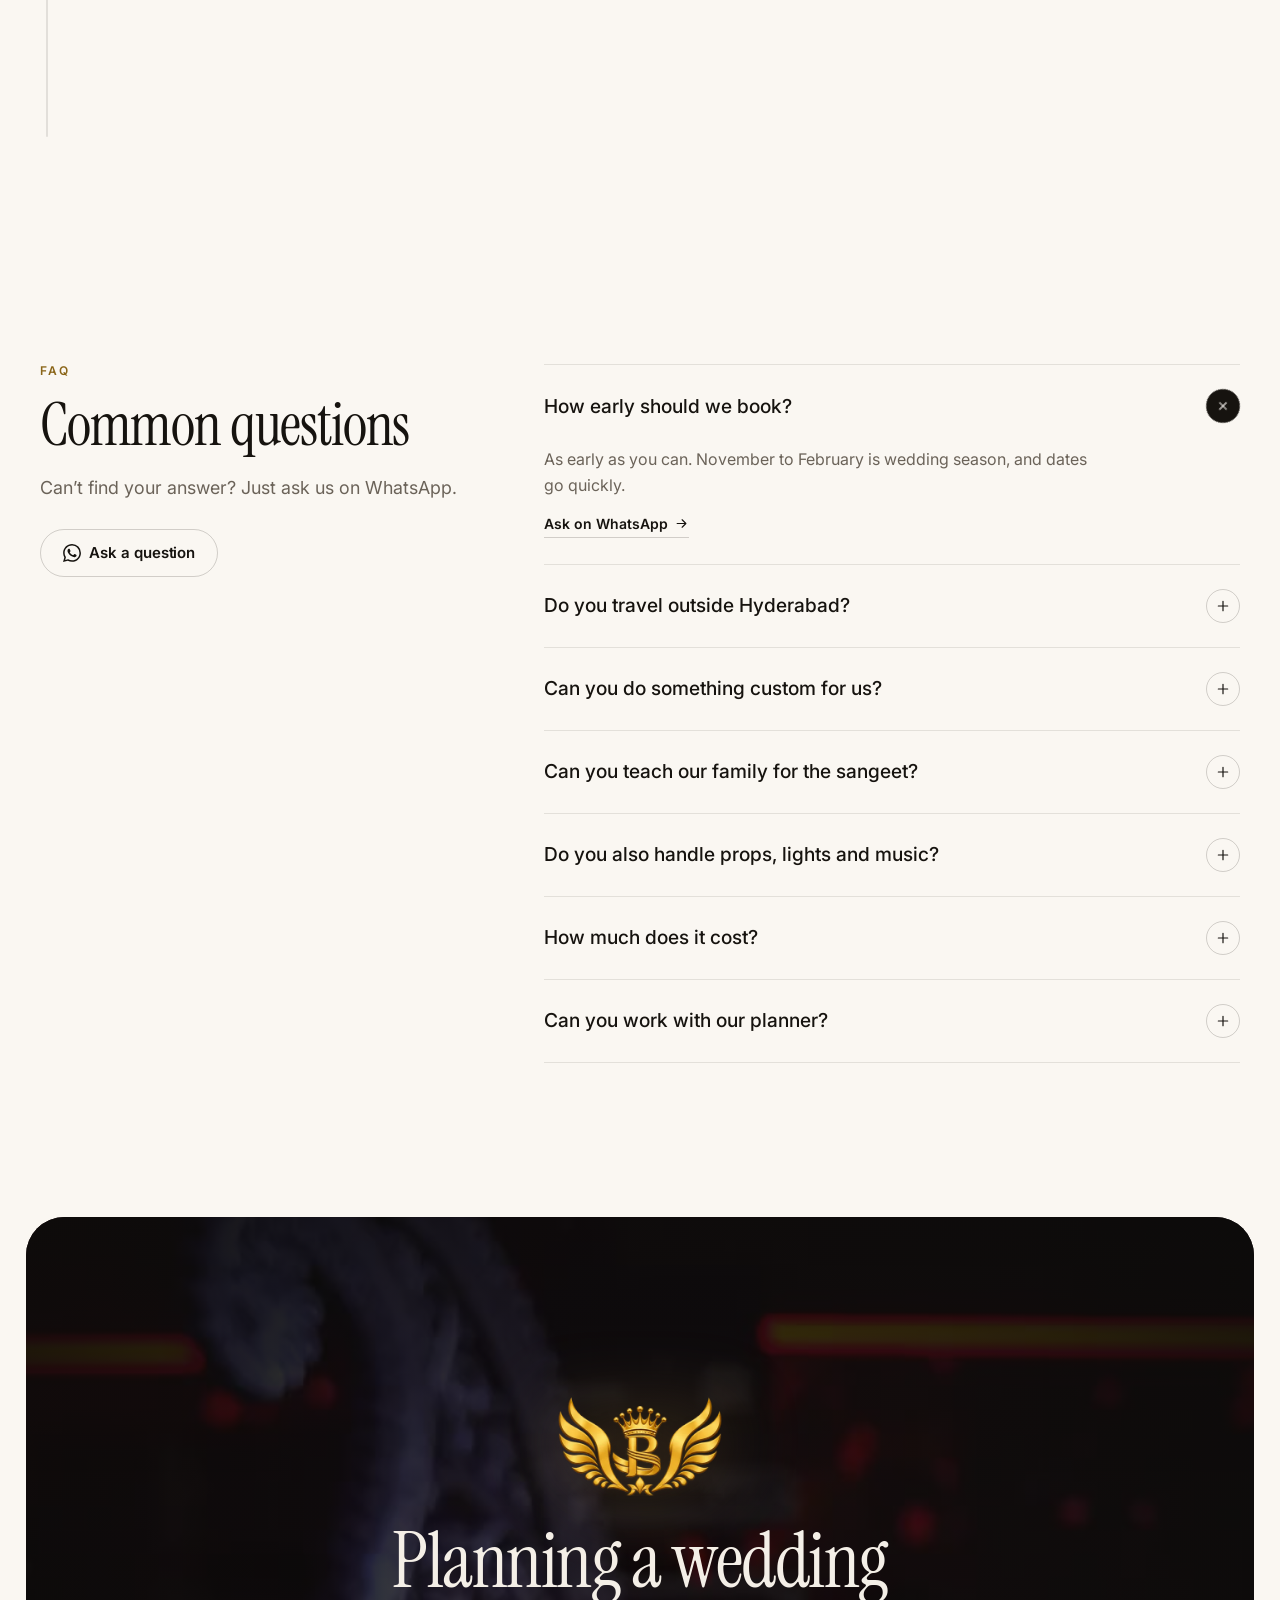
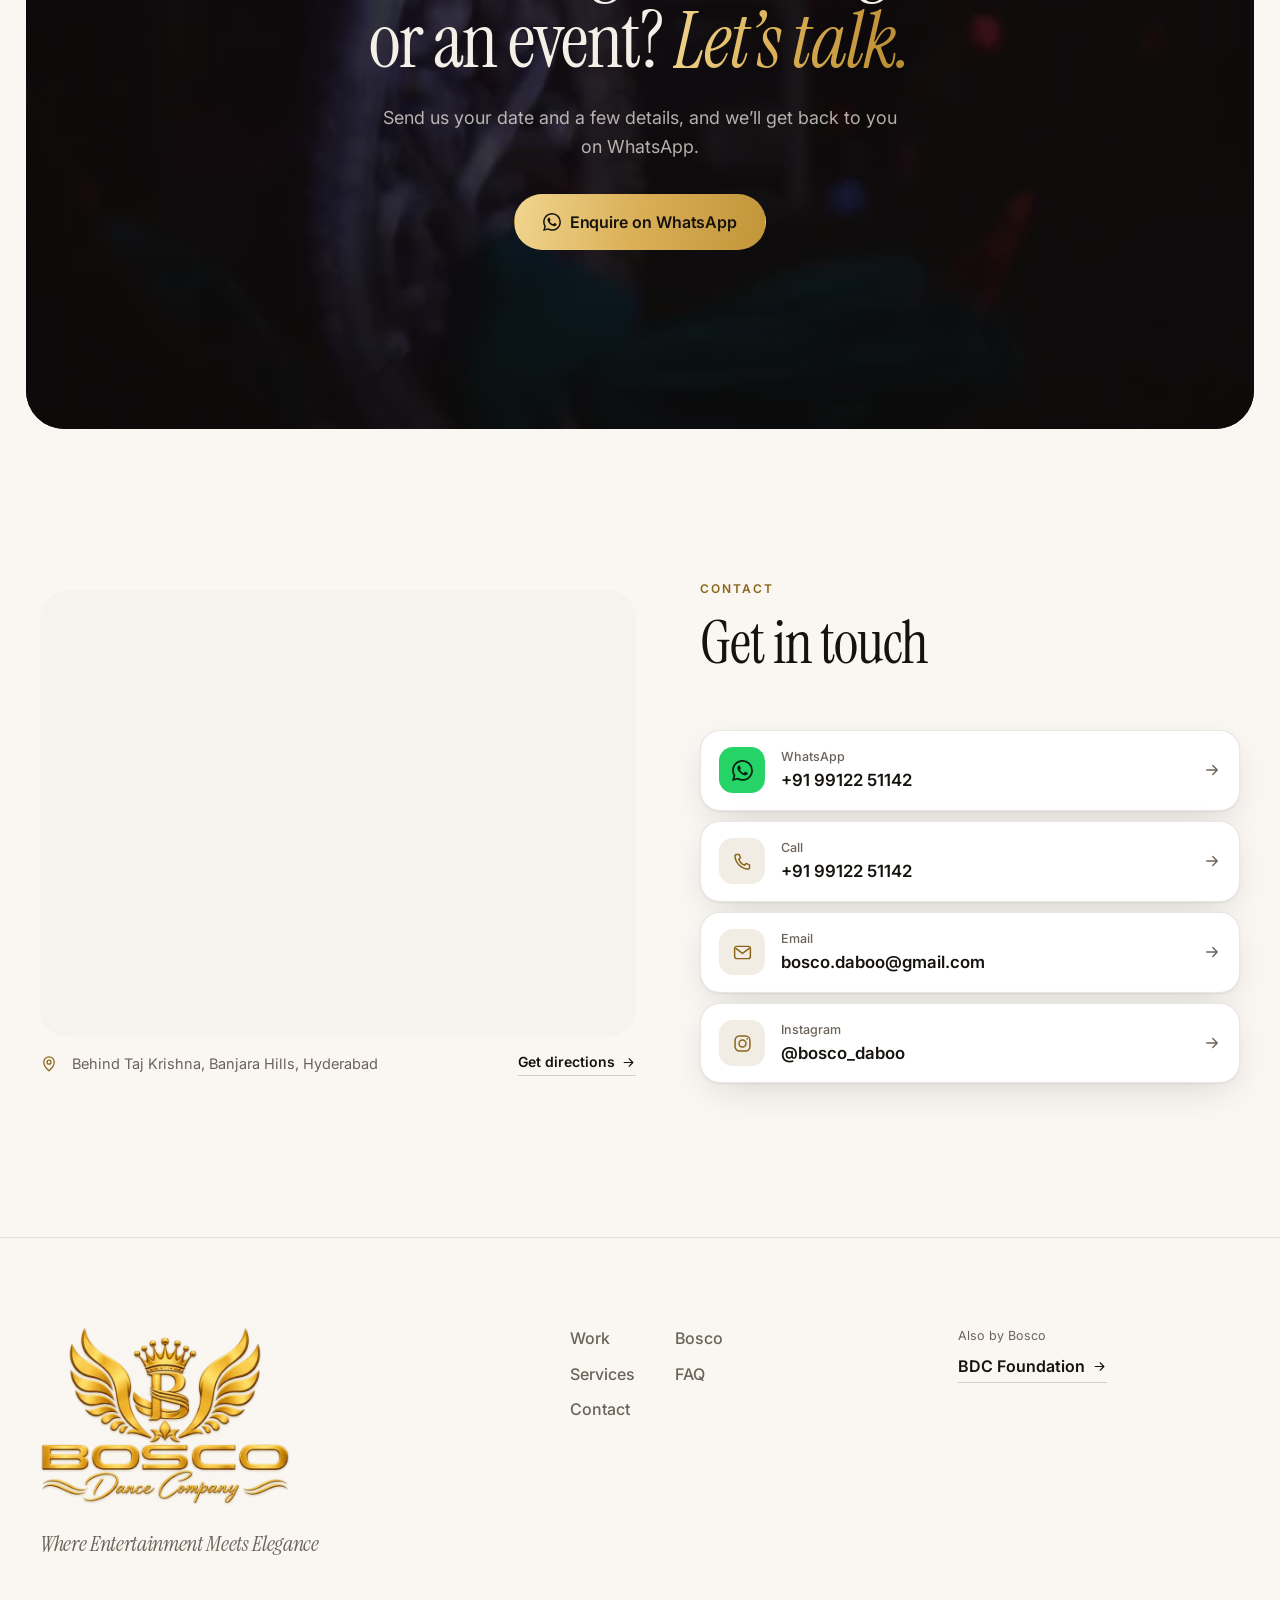
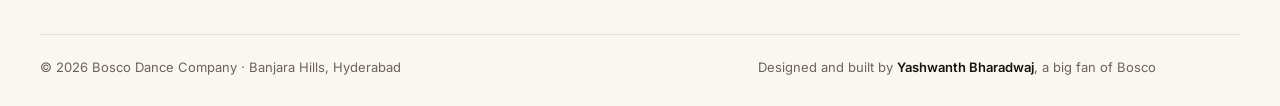
==== commit f99cac7d: "Add an enquiry popup, Instagram buttons and award night photos - A short WhatsApp enquiry popup open" ====
--- a/site/index.html
+++ b/site/index.html
@@ -39,7 +39,7 @@
   <link rel="preconnect" href="https://fonts.gstatic.com" crossorigin />
   <link href="https://fonts.googleapis.com/css2?family=Instrument+Serif:ital@0;1&family=Inter:wght@400;500;600;700&display=swap" rel="stylesheet" />
   <link rel="preload" as="image" href="media/brand/showreel/poster.jpg" />
-  <link rel="stylesheet" href="css/styles.css?v=20261113e" />
+  <link rel="stylesheet" href="css/styles.css?v=20261113h" />
 
   <script type="application/ld+json">
   {
@@ -54,7 +54,7 @@
     "foundingDate": "2006",
     "founder": { "@type": "Person", "name": "Bosco David", "alternateName": "Bosco Daboo", "jobTitle": "Choreographer, Founder & Creative Director" },
     "address": { "@type": "PostalAddress", "streetAddress": "Behind Taj Krishna, Banjara Hills", "addressLocality": "Hyderabad", "addressRegion": "Telangana", "addressCountry": "IN" },
-    "award": ["TCEI Event Excellence Awards 2024, Best Dance Troupe (Corporate Events)", "EEMA Spotlight Awards 2025, Gold for Best Dance Choreographer"],
+    "award": ["EEMA Spotlight Awards 2025, Gold for Best Dance Choreographer", "SIWPC Wedding Academy Awards Global 2024, Silver for Best Wedding Choreography", "TCEI Event Excellence Awards 2024, Best Dance Troupe (Corporate Events)", "TAA Virtuoso Awards 2022–23, Benchmark Award"],
     "sameAs": ["https://www.instagram.com/bosco_daboo/", "https://www.boscodancefoundation.in/"]
   }
   </script>
@@ -248,7 +248,7 @@
         <dl class="stats" data-stats>
           <div class="stat reveal"><img class="stat__logo" src="media/brand/company/logo-mark-sm.webp" alt="" aria-hidden="true" width="200" height="121" loading="lazy" /><dt>years in the industry</dt><dd><span data-count="20">20</span>+</dd></div>
           <div class="stat reveal" style="--d:.08s"><img class="stat__logo" src="media/brand/company/logo-mark-sm.webp" alt="" aria-hidden="true" width="200" height="121" loading="lazy" /><dt>shows so far</dt><dd><span data-count="3000" data-format="comma">3,000</span>+</dd></div>
-          <div class="stat reveal" style="--d:.16s"><img class="stat__logo" src="media/brand/company/logo-mark-sm.webp" alt="" aria-hidden="true" width="200" height="121" loading="lazy" /><dt>awards since 2024</dt><dd><span data-count="3">3</span></dd></div>
+          <div class="stat reveal" style="--d:.16s"><img class="stat__logo" src="media/brand/company/logo-mark-sm.webp" alt="" aria-hidden="true" width="200" height="121" loading="lazy" /><dt>awards since 2022</dt><dd><span data-count="7">7</span></dd></div>
           <div class="stat reveal" style="--d:.24s"><img class="stat__logo" src="media/brand/company/logo-mark-sm.webp" alt="" aria-hidden="true" width="200" height="121" loading="lazy" /><dt>of our core dancers insured</dt><dd><span data-count="100">100</span>%</dd></div>
         </dl>
       </div>
@@ -339,6 +339,50 @@
             <h3 class="award__title">ET Industry Achievers 2025–26</h3>
             <p class="award__cat">Andhra Pradesh &amp; Telangana, by The Times of India</p>
           </article>
+        </div>
+
+        <div class="nights reveal">
+          <div class="nights__head">
+            <h3 class="nights__title">On stage at the awards</h3>
+            <div class="nights__nav">
+              <button class="round-btn" type="button" data-nights-prev aria-label="Previous photos"><svg><use href="#i-left" /></svg></button>
+              <button class="round-btn" type="button" data-nights-next aria-label="More photos"><svg><use href="#i-right" /></svg></button>
+            </div>
+          </div>
+          <ul class="nights__track" data-nights tabindex="0" aria-label="Photos from award nights">
+            <li><figure>
+              <img src="media/brand/awards/eema-spotlight-2025.webp" alt="Bosco David holding the EEMA Spotlight Gold award on stage" width="544" height="680" loading="lazy" decoding="async" />
+              <figcaption><span>2025</span><strong>EEMA Spotlight Awards</strong><small>Gold, Best Dance Choreographer</small></figcaption>
+            </figure></li>
+            <li><figure>
+              <img src="media/brand/awards/tcei-2025-stage.webp" alt="The Bosco Dance Company team on stage at the TCEI Event Excellence Awards 2025" width="1020" height="680" loading="lazy" decoding="async" />
+              <figcaption><span>2025</span><strong>TCEI Event Excellence Awards</strong><small>The whole team on stage</small></figcaption>
+            </figure></li>
+            <li><figure>
+              <img src="media/brand/awards/tcei-2025-team.webp" alt="Bosco David and the team with their TCEI 2025 award" width="454" height="680" loading="lazy" decoding="async" />
+              <figcaption><span>2025</span><strong>TCEI Event Excellence Awards</strong><small>Bosco and the team</small></figcaption>
+            </figure></li>
+            <li><figure>
+              <img src="media/brand/awards/siwpc-2024.webp" alt="Bosco David receiving the SIWPC Best Wedding Choreography Silver award" width="870" height="672" loading="lazy" decoding="async" />
+              <figcaption><span>2024</span><strong>SIWPC Wedding Academy Awards Global</strong><small>Silver, Best Wedding Choreography</small></figcaption>
+            </figure></li>
+            <li><figure>
+              <img src="media/brand/awards/siwpc-2024-close.webp" alt="Bosco David holding the SIWPC 2024 award certificate" width="876" height="616" loading="lazy" decoding="async" />
+              <figcaption><span>2024</span><strong>SIWPC Global 2024</strong><small>Best Wedding Choreography</small></figcaption>
+            </figure></li>
+            <li><figure>
+              <img src="media/brand/awards/tcei-2024-bosco.webp" alt="Bosco David with the TCEI 2024 trophy and Gem of India certificate" width="510" height="680" loading="lazy" decoding="async" />
+              <figcaption><span>2024</span><strong>TCEI Event Excellence Awards</strong><small>Gem of India, Best Dance Troupe</small></figcaption>
+            </figure></li>
+            <li><figure>
+              <img src="media/brand/awards/tcei-2023.webp" alt="Bosco David receiving a certificate at the TCEI Event Excellence Awards 2023" width="1020" height="680" loading="lazy" decoding="async" />
+              <figcaption><span>2023</span><strong>TCEI Event Excellence Awards</strong><small>Bosco receiving the award</small></figcaption>
+            </figure></li>
+            <li><figure>
+              <img src="media/brand/awards/taa-virtuoso-2022-23.webp" alt="Bosco David with the TAA Virtuoso Benchmark Award plaque" width="512" height="680" loading="lazy" decoding="async" />
+              <figcaption><span>2022–23</span><strong>TAA Virtuoso Awards</strong><small>Benchmark Award</small></figcaption>
+            </figure></li>
+          </ul>
         </div>
       </div>
     </section>
@@ -514,11 +558,61 @@
   <!-- ===================== FLOATING WHATSAPP + MOBILE BAR ===================== -->
   <div class="fab" data-fab>
     <p class="fab__tip" data-fab-tip role="status">Planning an event? <strong>Chat with us</strong></p>
-    <button class="fab__btn" type="button" data-enquire data-source="fab" aria-label="Enquire on WhatsApp"><svg><use href="#i-wa" /></svg></button>
+    <div class="fab__stack">
+      <a class="fab__ig" href="https://www.instagram.com/bosco_daboo/" target="_blank" rel="noopener" aria-label="Bosco on Instagram (opens in a new tab)"><svg><use href="#i-ig" /></svg></a>
+      <button class="fab__btn" type="button" data-enquire data-source="fab" aria-label="Enquire on WhatsApp"><svg><use href="#i-wa" /></svg></button>
+    </div>
   </div>
   <div class="mobile-bar" data-mobile-bar>
+    <a class="mobile-bar__ig" href="https://www.instagram.com/bosco_daboo/" target="_blank" rel="noopener" aria-label="Bosco on Instagram (opens in a new tab)"><svg><use href="#i-ig" /></svg></a>
     <button class="btn btn--primary btn--block" type="button" data-enquire data-source="mobile-bar"><svg><use href="#i-wa" /></svg>Plan my event <svg><use href="#i-arrow" /></svg></button>
   </div>
+
+  <!-- ===================== QUICK ENQUIRY POPUP (once, after 15 s) ===================== -->
+  <dialog class="quick" data-quick aria-labelledby="quick-title">
+    <form class="quick__panel" data-quick-form novalidate>
+      <button class="icon-btn quick__close" type="button" data-quick-close aria-label="Close"><svg><use href="#i-x" /></svg></button>
+      <div class="quick__body" data-quick-body>
+        <header class="quick__head">
+          <img class="quick__mark" src="media/brand/company/logo-mark-sm.webp" alt="" width="200" height="120" />
+          <h2 class="quick__title display" id="quick-title" tabindex="-1" autofocus>Planning an event?</h2>
+          <p class="quick__lead">Tell us a little and send it to Bosco’s team on WhatsApp. It takes 20 seconds.</p>
+        </header>
+        <fieldset class="field">
+          <legend class="field__label">What are you planning?</legend>
+          <div class="chips chips--sm" data-quick-looking></div>
+        </fieldset>
+        <div class="quick__row">
+          <label class="field">
+            <span class="field__label">Event date</span>
+            <input class="input" type="date" name="qDate" data-quick-date />
+          </label>
+          <label class="field">
+            <span class="field__label">City</span>
+            <input class="input" type="text" name="qCity" autocomplete="address-level2" placeholder="Hyderabad" />
+          </label>
+        </div>
+        <label class="field">
+          <span class="field__label">Your name</span>
+          <input class="input" type="text" name="qName" autocomplete="name" placeholder="e.g. Priya" />
+        </label>
+      </div>
+      <div class="quick__done" data-quick-done hidden>
+        <span class="sheet__done-icon"><svg><use href="#i-check" /></svg></span>
+        <h3 class="display">Almost done!</h3>
+        <p>WhatsApp is open with your message ready. Just tap send.</p>
+        <p class="quick__fine">Didn’t open? <a href="#" data-quick-fallback target="_blank" rel="noopener">Open WhatsApp again</a></p>
+      </div>
+      <footer class="quick__foot" data-quick-foot>
+        <button class="btn btn--wa btn--block" type="submit"><svg><use href="#i-wa" /></svg>Send on WhatsApp</button>
+        <p class="quick__fine">Nothing is sent until you tap send in WhatsApp.</p>
+        <button class="quick__more" type="button" data-quick-more>Add more details <svg><use href="#i-arrow" /></svg></button>
+      </footer>
+      <footer class="quick__foot" data-quick-done-foot hidden>
+        <button class="btn btn--primary btn--block" type="button" data-quick-close>Close</button>
+      </footer>
+    </form>
+  </dialog>
 
   <!-- ===================== FILM PLAYER ===================== -->
   <dialog class="film" data-film aria-labelledby="film-title">
@@ -684,8 +778,8 @@
     </form>
   </dialog>
 
-  <script src="js/data.js?v=20261113e"></script>
-  <script src="js/media.js?v=20261113e"></script>
-  <script src="js/main.js?v=20261113e" defer></script>
+  <script src="js/data.js?v=20261113h"></script>
+  <script src="js/media.js?v=20261113h"></script>
+  <script src="js/main.js?v=20261113h" defer></script>
 </body>
 </html>
--- a/site/css/styles.css
+++ b/site/css/styles.css
@@ -497,6 +497,28 @@
 .award--photo { padding: 0; overflow: hidden; align-content: start; }
 .award--photo img { width: 100%; aspect-ratio: 4 / 3; object-fit: cover; object-position: 50% 28%; }
 .award--photo .award__body { display: grid; gap: 10px; justify-items: center; padding: 26px 24px 32px; }
+
+/* Award nights: swipeable photo row under the award cards */
+.nights { margin-top: clamp(44px, 5vw, 68px); }
+.nights__head { display: flex; align-items: center; justify-content: space-between; gap: 16px; margin-bottom: 18px; }
+.nights__title { font: 400 clamp(1.5rem, 2.4vw, 2rem)/1.1 var(--font-display); }
+.nights__nav { display: flex; gap: 10px; }
+.nights__nav .round-btn:disabled { opacity: .35; pointer-events: none; }
+.nights__track { display: flex; gap: clamp(12px, 1.4vw, 18px); overflow-x: auto; scroll-snap-type: x mandatory; overscroll-behavior-x: contain; scrollbar-width: none; padding-bottom: 4px; }
+.nights__track::-webkit-scrollbar { display: none; }
+.nights__track { -webkit-mask-image: linear-gradient(90deg, transparent, #000 var(--fl, 0px), #000 calc(100% - var(--fr, 0px)), transparent); mask-image: linear-gradient(90deg, transparent, #000 var(--fl, 0px), #000 calc(100% - var(--fr, 0px)), transparent); }
+.nights__track:focus-visible { outline: 2px solid var(--gold-accent); outline-offset: 6px; border-radius: 12px; }
+.nights__track li { flex: none; scroll-snap-align: start; }
+.nights__track figure { display: grid; gap: 12px; margin: 0; }
+.nights__track img { height: clamp(250px, 26vw, 340px); width: auto; border-radius: 20px; object-fit: cover; background: var(--surface); box-shadow: var(--shadow); }
+.nights__track figcaption { width: 0; min-width: 100%; display: grid; gap: 5px; }
+.nights__track figcaption span { font: 600 11px/1 var(--font-sans); letter-spacing: .16em; text-transform: uppercase; color: var(--gold); }
+.nights__track figcaption strong { font: 400 1.2rem/1.15 var(--font-display); }
+.nights__track figcaption small { font-size: 13px; line-height: 1.35; color: var(--muted); }
+@media (max-width: 599px) {
+  .nights__nav { display: none; }
+  .nights__track { margin-inline: calc(-1 * var(--gutter)); padding-inline: var(--gutter); scroll-padding-inline: var(--gutter); }
+}
 
 /* ---------- 8 · Services ---------- */
 .services__tabs { margin-bottom: 24px; }
@@ -588,18 +610,24 @@
 @media (min-width: 768px) { .footer__base { padding-right: 84px; } }
 
 /* ---------- Floating WhatsApp + mobile bar ---------- */
-.fab { position: fixed; right: 20px; bottom: 20px; z-index: 55; display: flex; align-items: center; gap: 12px; transition: opacity .3s, transform .4s var(--ease-out); }
+.fab { position: fixed; right: 20px; bottom: 20px; z-index: 55; display: flex; align-items: flex-end; gap: 12px; transition: opacity .3s, transform .4s var(--ease-out); }
 .fab.is-hidden { opacity: 0; transform: translateY(16px) scale(.9); pointer-events: none; }
 .fab__btn { width: 58px; height: 58px; border-radius: 50%; display: grid; place-items: center; background: #25D366; color: #fff; box-shadow: 0 12px 30px -8px rgba(18, 140, 74, .55), inset 0 0 0 1px rgba(0, 0, 0, .06); transition: transform .3s var(--spring); }
 .fab__btn:hover { transform: scale(1.07); }
 .fab__btn svg { font-size: 28px; }
-.fab__tip { background: var(--surface); color: var(--text); border: 1px solid var(--line); box-shadow: var(--shadow-lg); padding: 10px 14px; border-radius: 16px 16px 4px 16px; font-size: 13.5px; white-space: nowrap; opacity: 0; transform: translateX(10px); pointer-events: none; transition: opacity .4s var(--ease-out), transform .4s var(--ease-out); }
+.fab__stack { display: grid; justify-items: center; gap: 12px; }
+.fab__ig { width: 46px; height: 46px; border-radius: 50%; display: grid; place-items: center; color: #fff; background: radial-gradient(circle at 30% 107%, #fdf497 0%, #fdf497 5%, #fd5949 45%, #d6249f 60%, #285aeb 90%); box-shadow: 0 10px 26px -10px rgba(214, 36, 159, .6); transition: transform .3s var(--spring); }
+.fab__ig:hover { transform: scale(1.08); }
+.fab__ig svg { font-size: 22px; }
+.fab__tip { background: var(--surface); color: var(--text); border: 1px solid var(--line); box-shadow: var(--shadow-lg); padding: 10px 14px; border-radius: 16px 16px 4px 16px; font-size: 13.5px; white-space: nowrap; margin-bottom: 10px; opacity: 0; transform: translateX(10px); pointer-events: none; transition: opacity .4s var(--ease-out), transform .4s var(--ease-out); }
 .fab__tip.is-shown { opacity: 1; transform: none; }
 .mobile-bar { display: none; }
 @media (max-width: 767px) {
   .fab { display: none; }
-  .mobile-bar { display: block; position: fixed; inset: auto 0 0; z-index: 55; padding: 10px 16px calc(10px + env(safe-area-inset-bottom)); background: var(--glass); backdrop-filter: blur(20px) saturate(180%); -webkit-backdrop-filter: blur(20px) saturate(180%); border-top: 1px solid var(--line); transform: translateY(110%); transition: transform .45s var(--ease-out); }
+  .mobile-bar { display: flex; gap: 10px; position: fixed; inset: auto 0 0; z-index: 55; padding: 10px 16px calc(10px + env(safe-area-inset-bottom)); background: var(--glass); backdrop-filter: blur(20px) saturate(180%); -webkit-backdrop-filter: blur(20px) saturate(180%); border-top: 1px solid var(--line); transform: translateY(110%); transition: transform .45s var(--ease-out); }
   .mobile-bar.is-visible { transform: none; }
+  .mobile-bar__ig { flex: none; width: 48px; height: 48px; border-radius: 14px; display: grid; place-items: center; color: #fff; background: radial-gradient(circle at 30% 107%, #fdf497 0%, #fdf497 5%, #fd5949 45%, #d6249f 60%, #285aeb 90%); }
+  .mobile-bar__ig svg { font-size: 22px; }
 }
 
 /* ---------- Film player ---------- */
@@ -732,6 +760,39 @@
 /* Film player: the "turn your phone" hint (portrait phones, landscape films only) */
 .film__hint { display: none; margin: -2px auto 0; padding: 0 16px; text-align: center; font-size: 12.5px; color: rgba(255, 255, 255, .6); }
 .film__hint svg { display: inline-block; vertical-align: -3px; margin-right: 6px; font-size: 16px; }
+/* ---------- Quick enquiry popup ---------- */
+.quick { width: min(440px, 100% - 32px); max-height: min(720px, 100dvh - 40px); padding: 0; border: 0; border-radius: 28px; background: var(--surface); color: var(--text); box-shadow: var(--shadow-lg); overflow: hidden; }
+.quick::backdrop { background: rgba(10, 8, 6, .48); backdrop-filter: blur(6px); -webkit-backdrop-filter: blur(6px); }
+.quick[open] { display: flex; animation: sheet-in .45s var(--ease-out); }
+.quick[open]::backdrop { animation: fade-in .3s var(--ease-out); }
+.quick__panel { position: relative; display: flex; flex-direction: column; width: 100%; max-height: inherit; }
+.quick__close { position: absolute; top: 12px; right: 12px; z-index: 1; }
+.quick__body { display: grid; gap: 18px; padding: 28px 26px 18px; overflow-y: auto; overscroll-behavior: contain; }
+.quick__head { display: grid; justify-items: start; gap: 8px; padding-right: 36px; }
+.quick__mark { width: 66px; height: auto; margin-bottom: 4px; }
+.quick__title { font-size: clamp(2rem, 6vw, 2.5rem); line-height: 1; }
+.quick__title:focus { outline: none; }
+.quick__lead { color: var(--muted); font-size: 15px; max-width: 34ch; }
+.quick .field { border: 0; margin: 0; padding: 0; min-width: 0; }
+.quick legend.field__label { margin-bottom: 8px; padding: 0; }
+.quick__row { display: grid; grid-template-columns: minmax(0, 1fr) minmax(0, 1fr); gap: 12px; }
+.quick__foot { display: grid; gap: 8px; justify-items: center; padding: 14px 26px calc(18px + env(safe-area-inset-bottom)); border-top: 1px solid var(--line); background: var(--surface); }
+.quick__fine { font-size: 12px; color: var(--muted); text-align: center; }
+.quick__fine a { color: var(--text); font-weight: 600; text-decoration: underline; }
+.quick__more { position: relative; display: inline-flex; align-items: center; gap: 6px; font-size: 14px; font-weight: 600; color: var(--gold); }
+.quick__more::after { content: ""; position: absolute; inset: -12px -10px; }
+.quick__more svg { transition: transform .3s var(--ease-out); }
+.quick__more:hover svg { transform: translateX(3px); }
+.quick__done { display: grid; justify-items: center; text-align: center; gap: 12px; padding: 40px 26px 22px; animation: rise .5s var(--ease-out); }
+.quick__done h3 { font-size: 2.2rem; line-height: 1; }
+.quick__done p { color: var(--muted); max-width: 32ch; }
+@media (max-width: 639px) {
+  .quick { width: 100%; max-width: 100%; margin: auto 0 0; max-height: 92dvh; border-radius: 26px 26px 0 0; }
+  .quick[open] { animation: sheet-up .45s var(--ease-out); }
+  .quick__body { padding: 26px 20px 16px; gap: 16px; }
+  .quick__foot { padding-inline: 20px; }
+}
+
 .film__close { top: calc(14px + env(safe-area-inset-top)); right: calc(14px + env(safe-area-inset-right)); z-index: 2; }
 
 /* Touch devices: comfortable 44px targets */
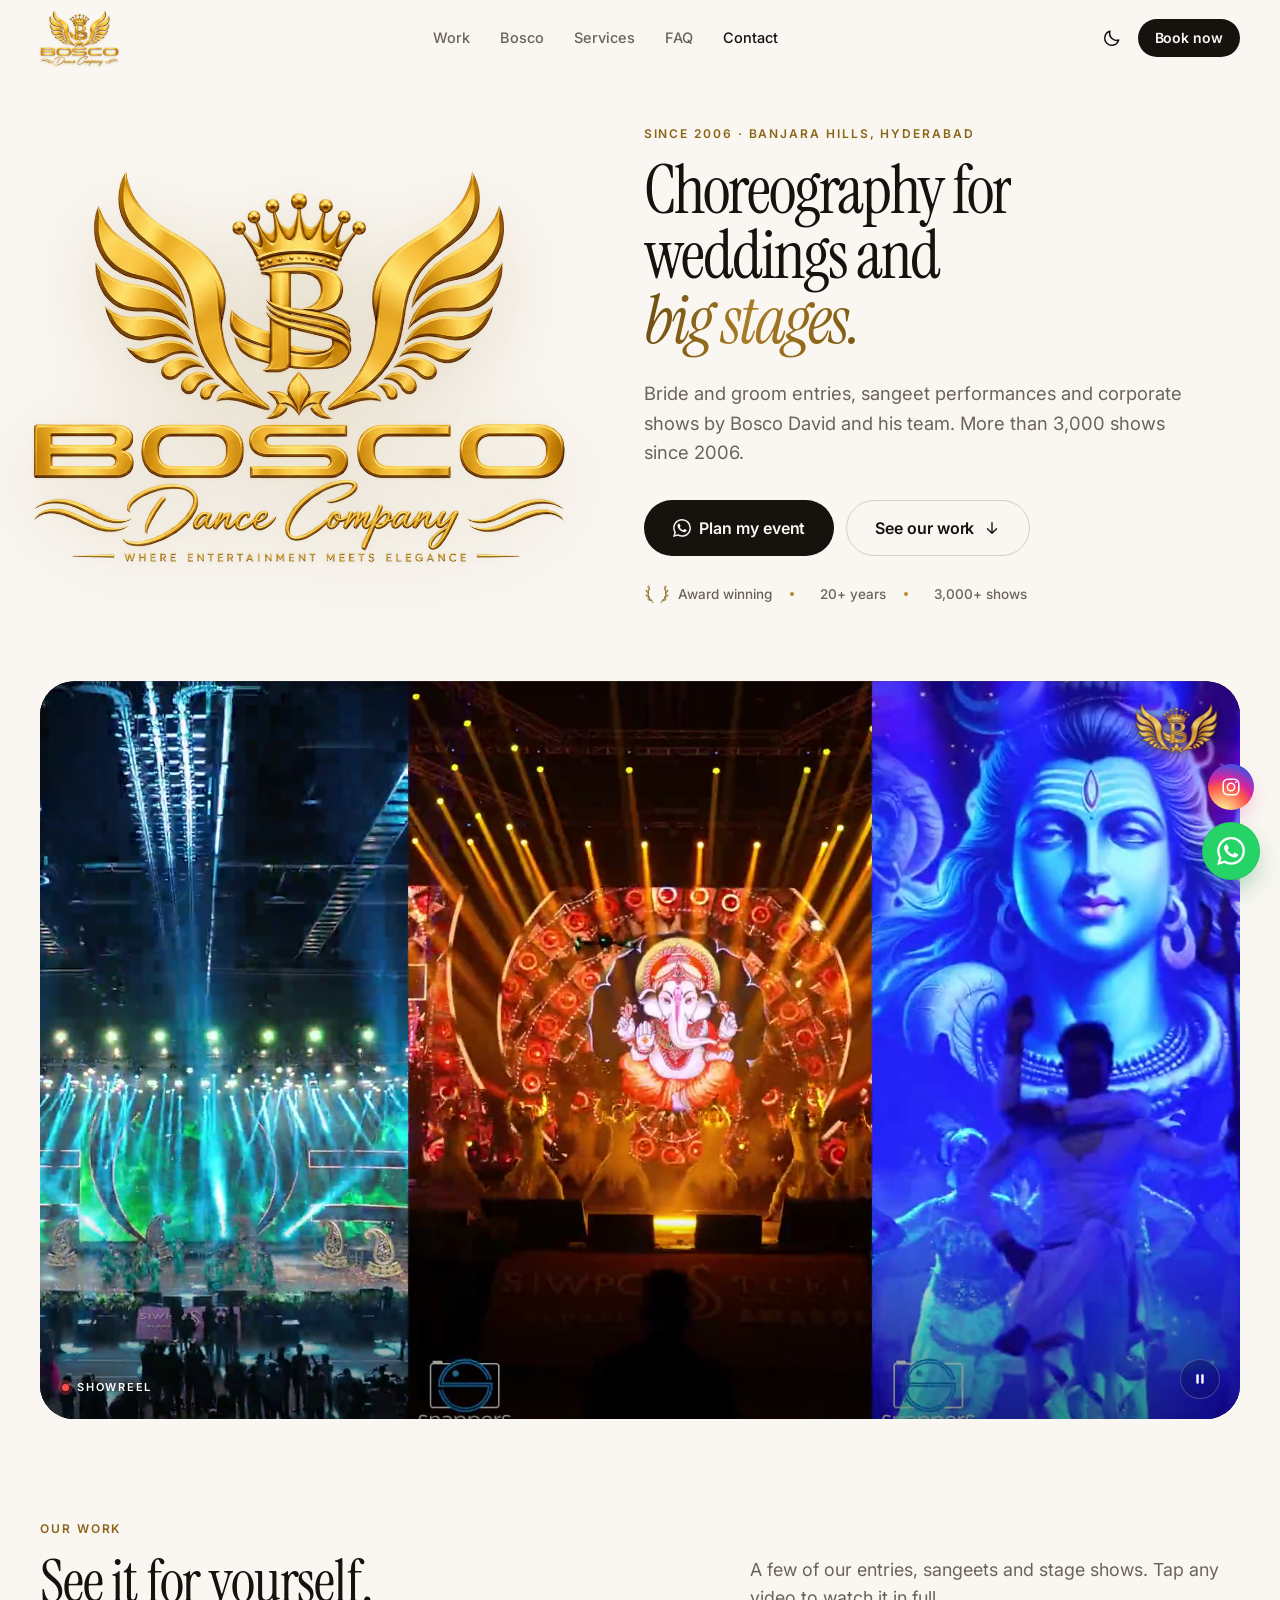
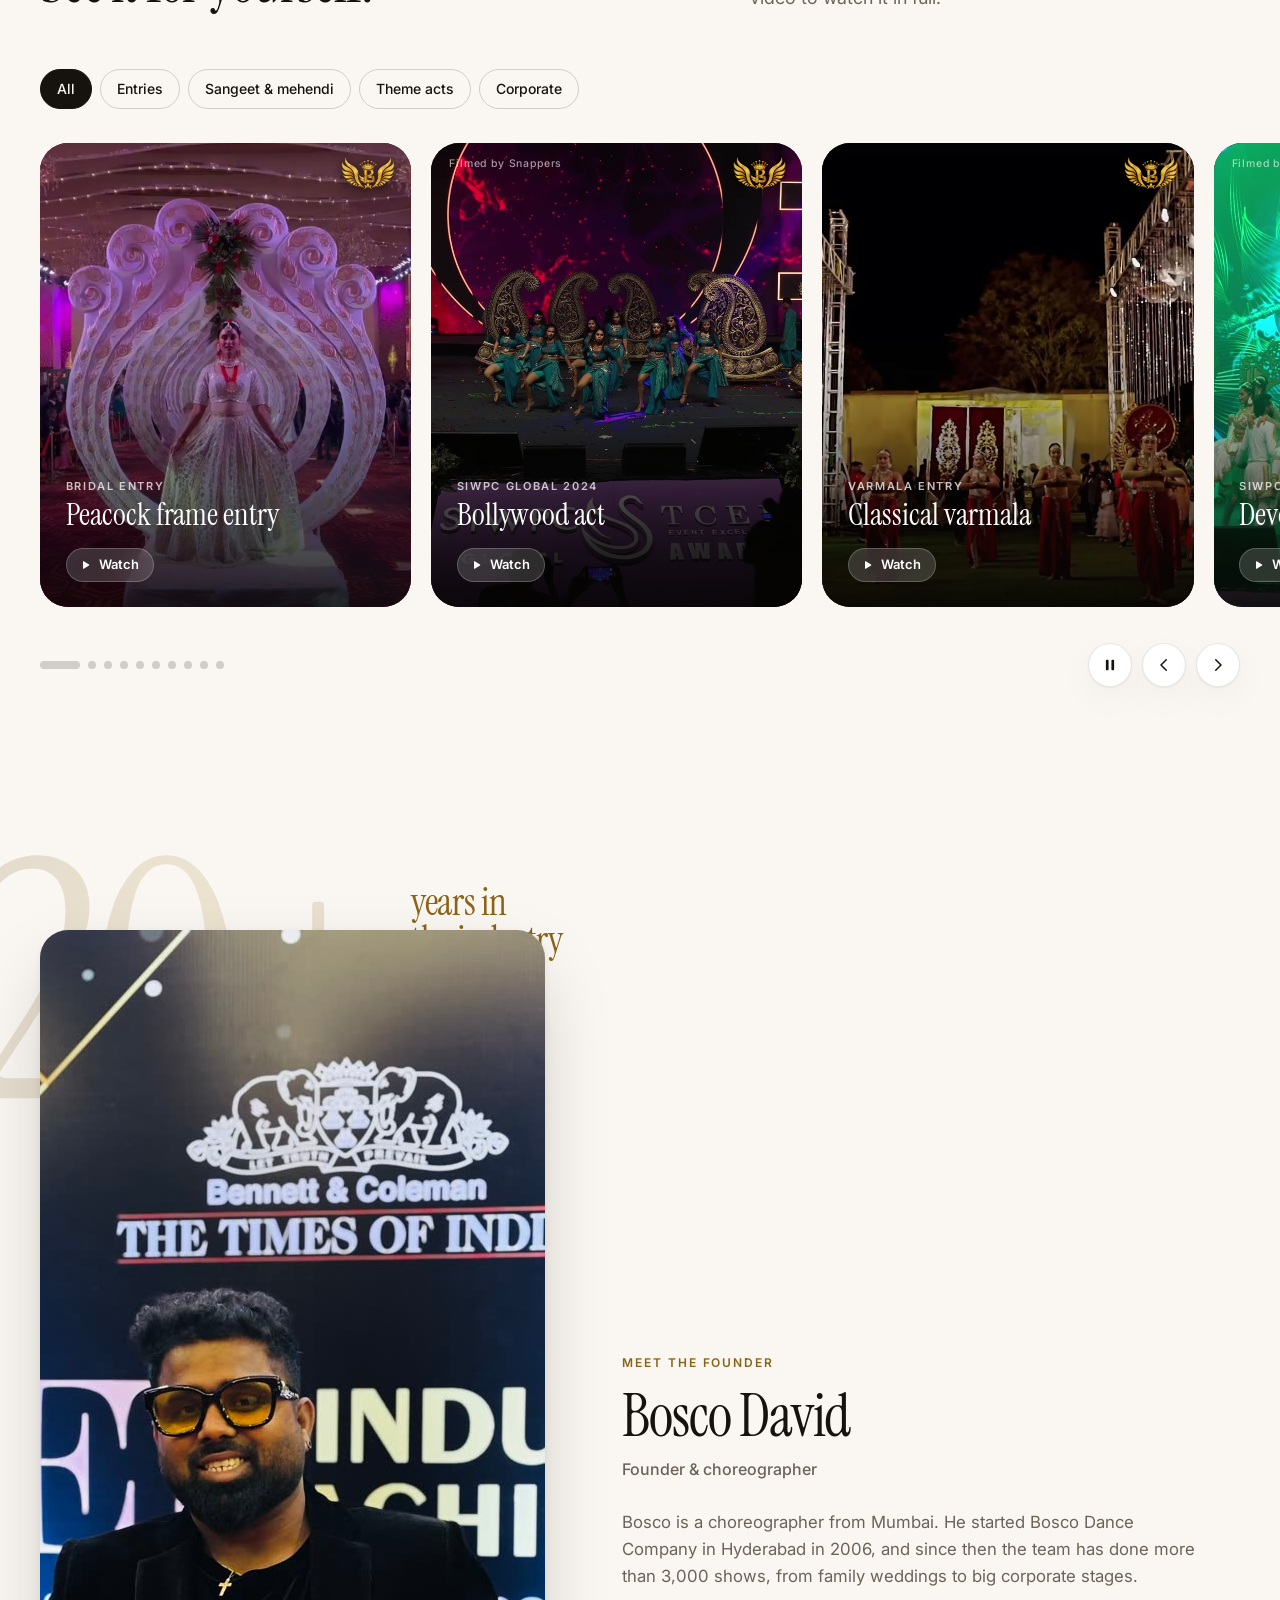
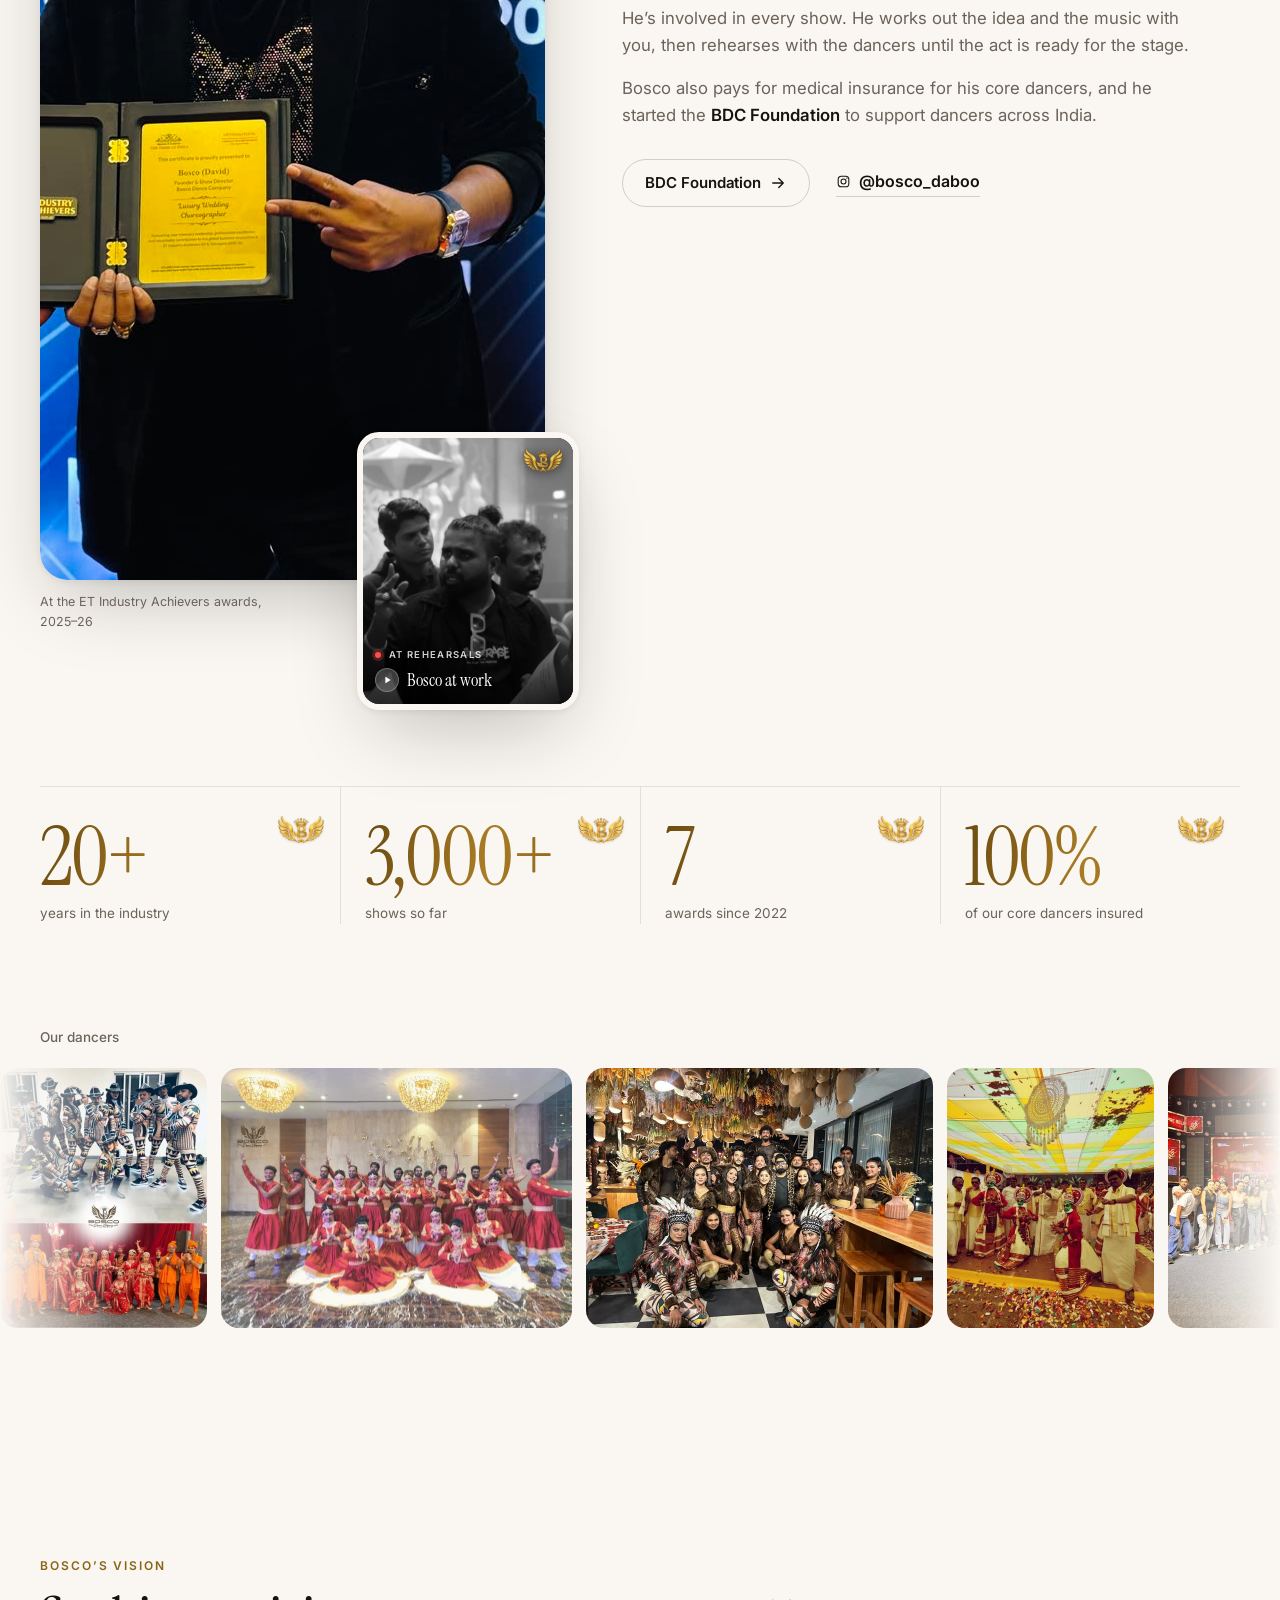
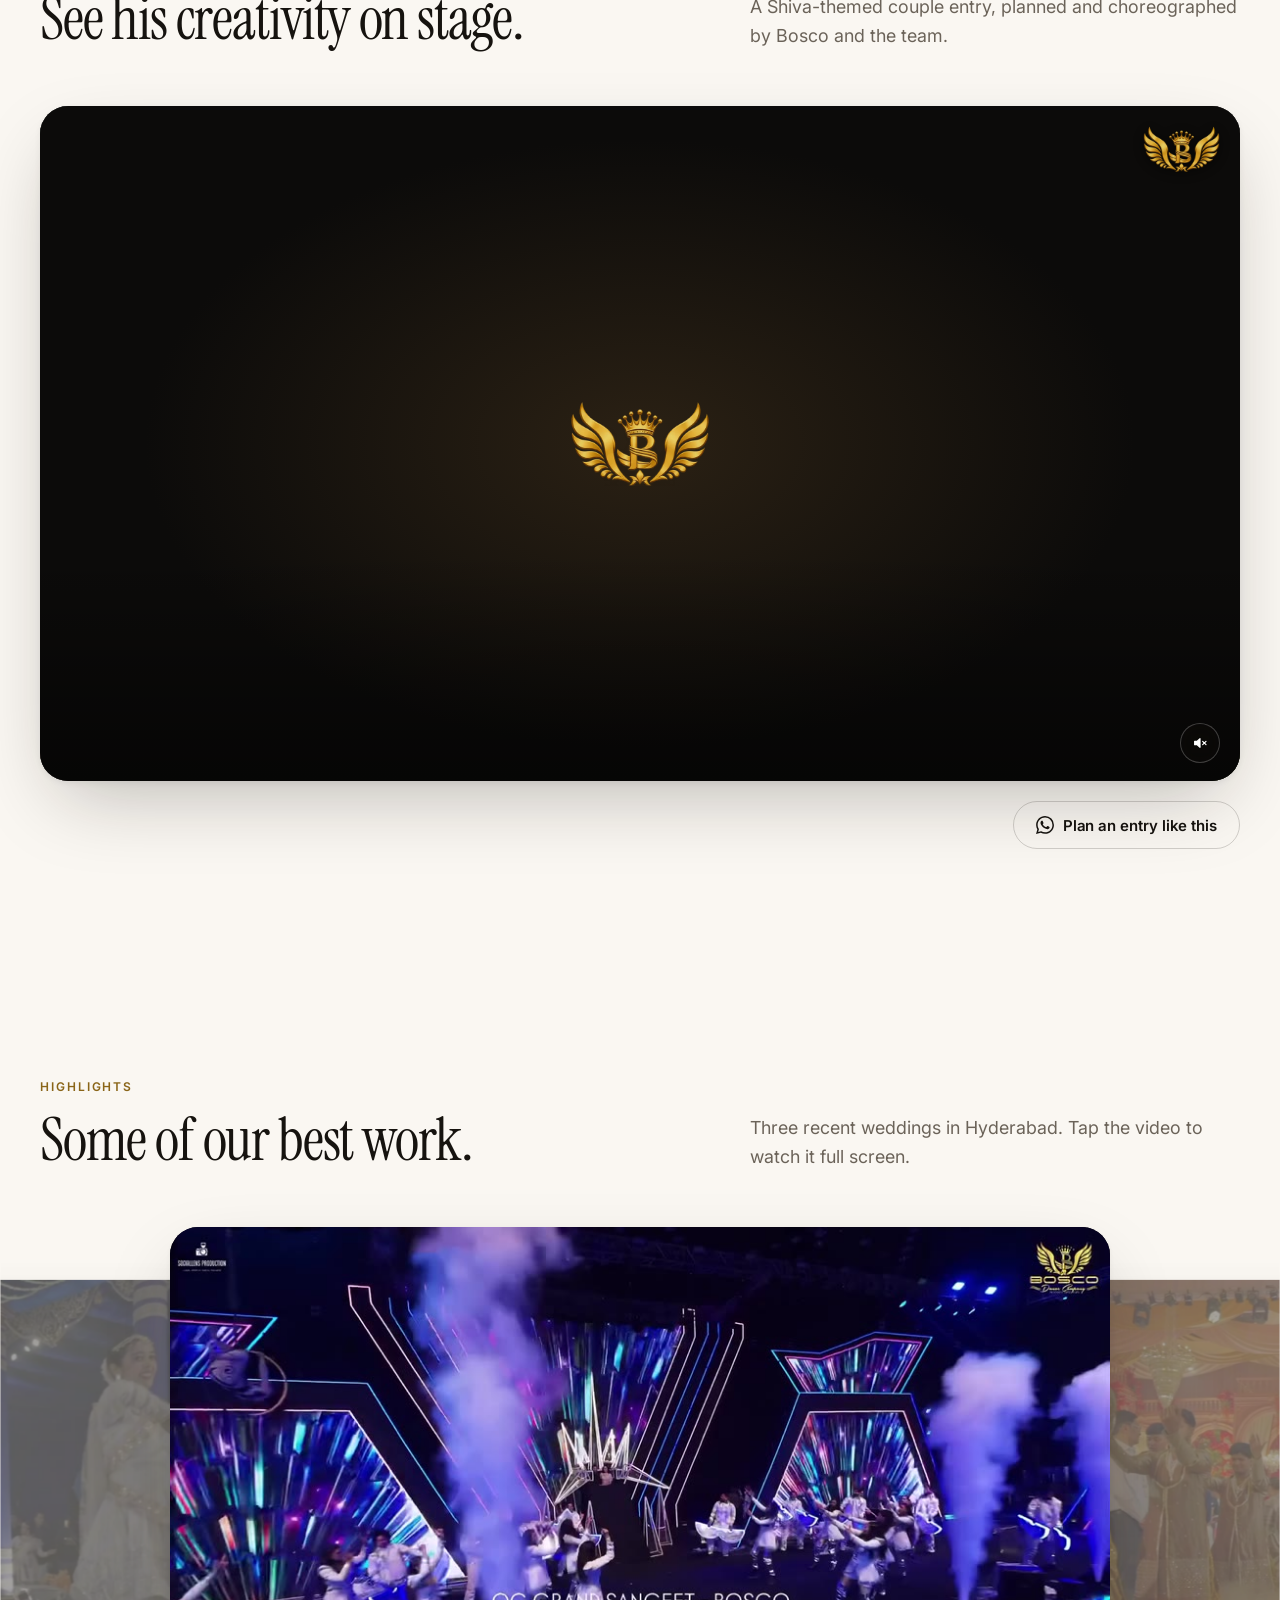
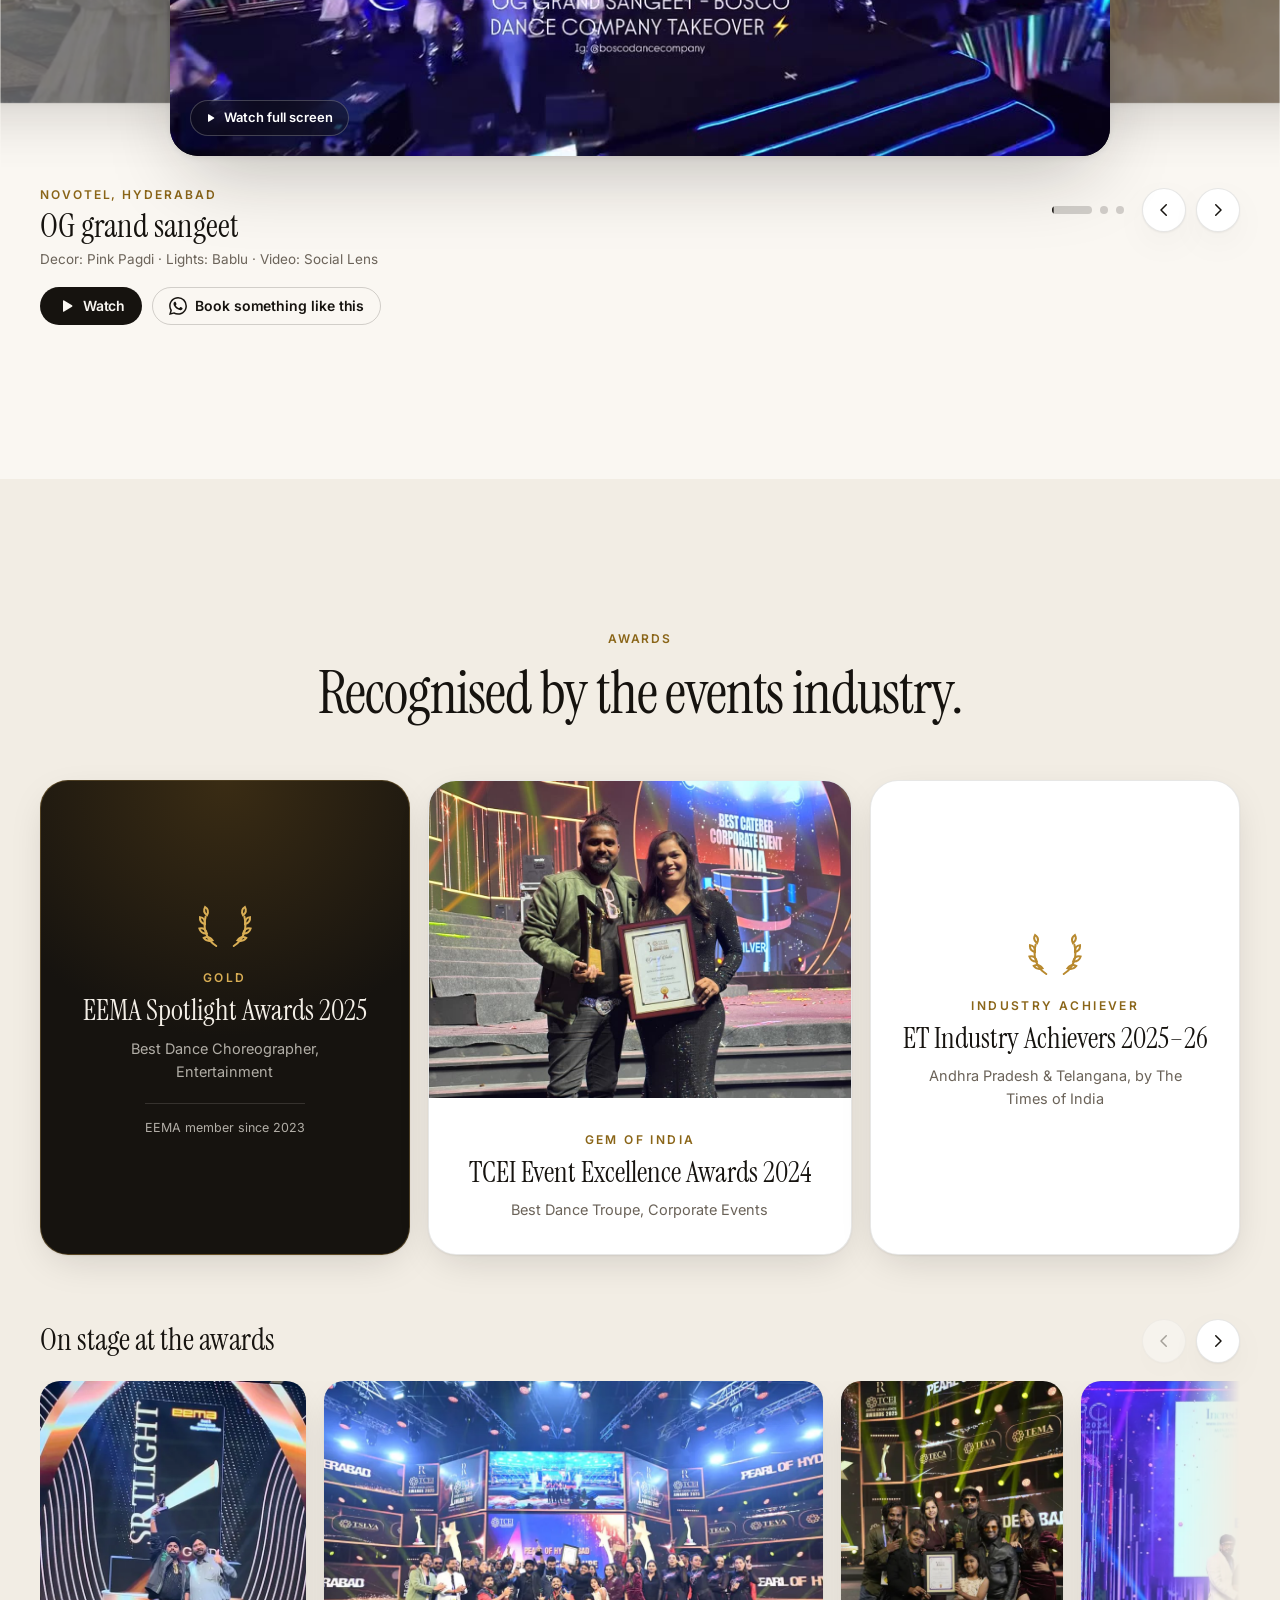
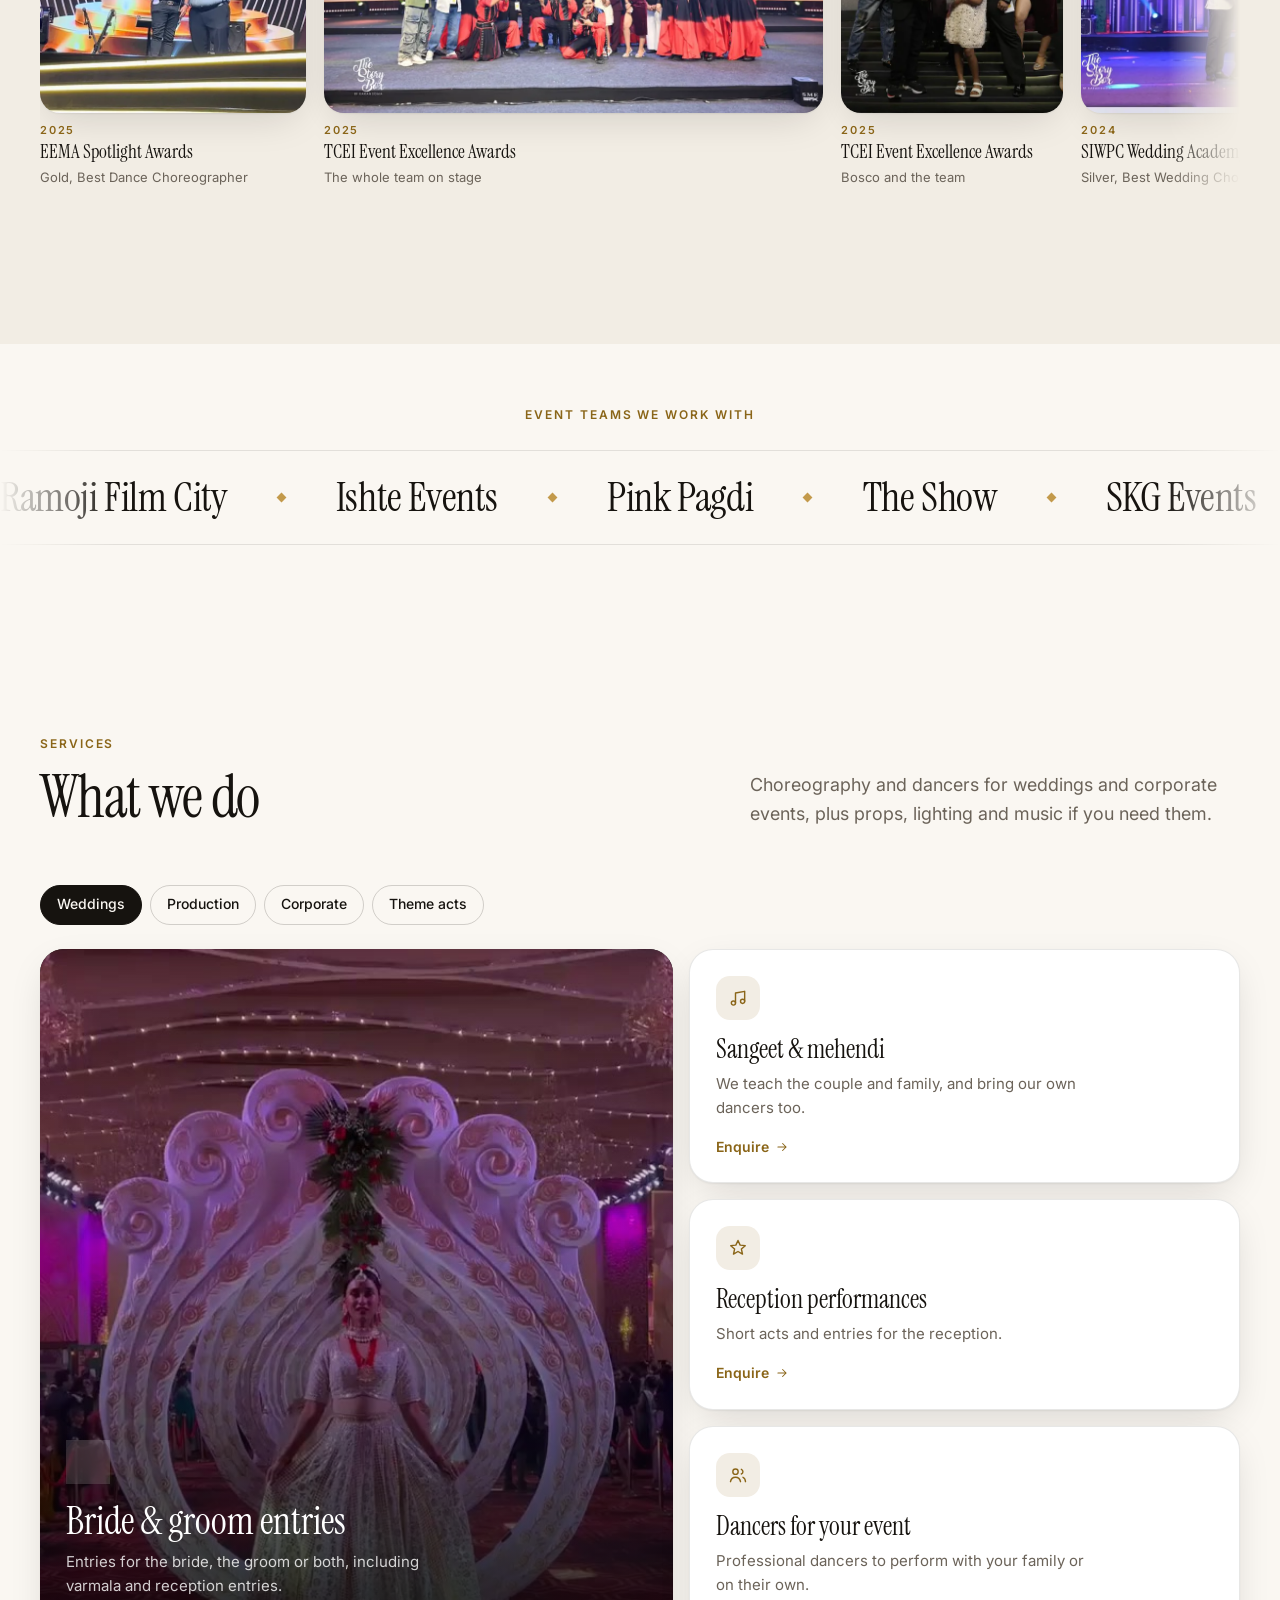
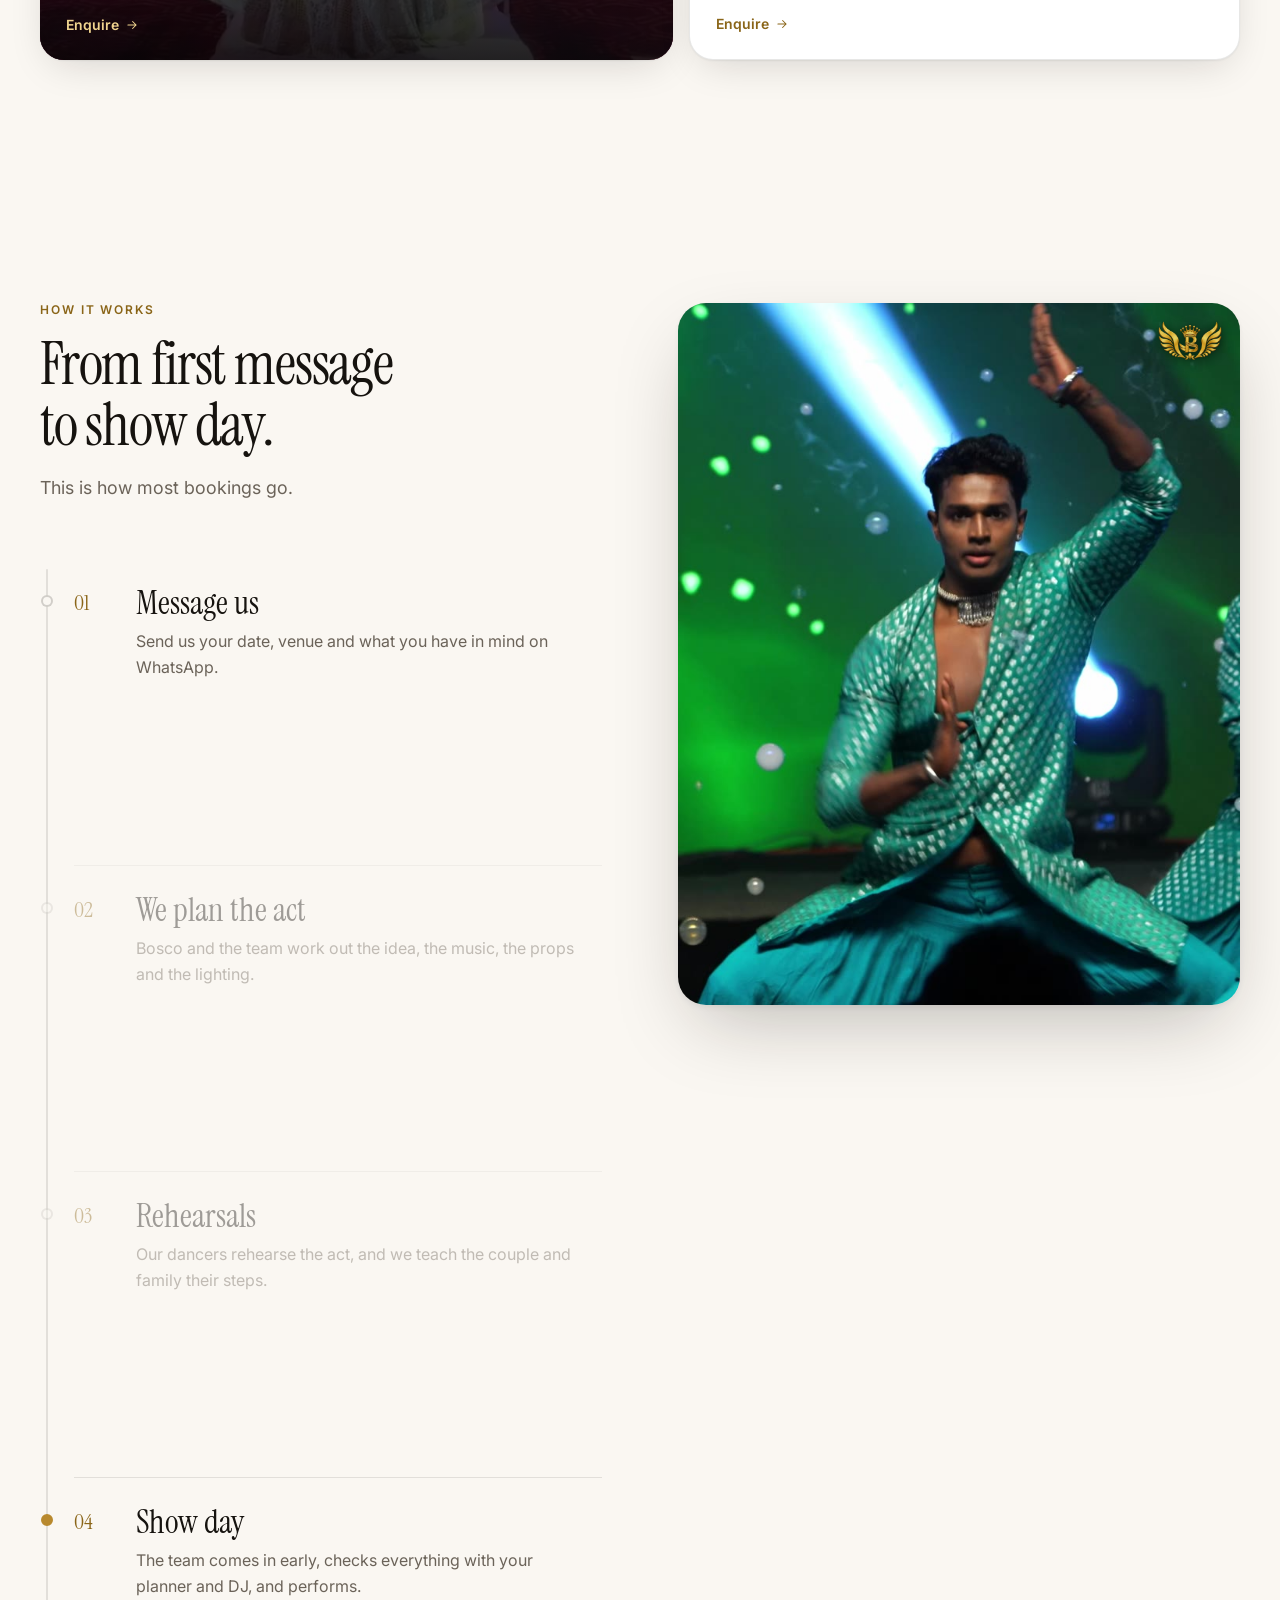
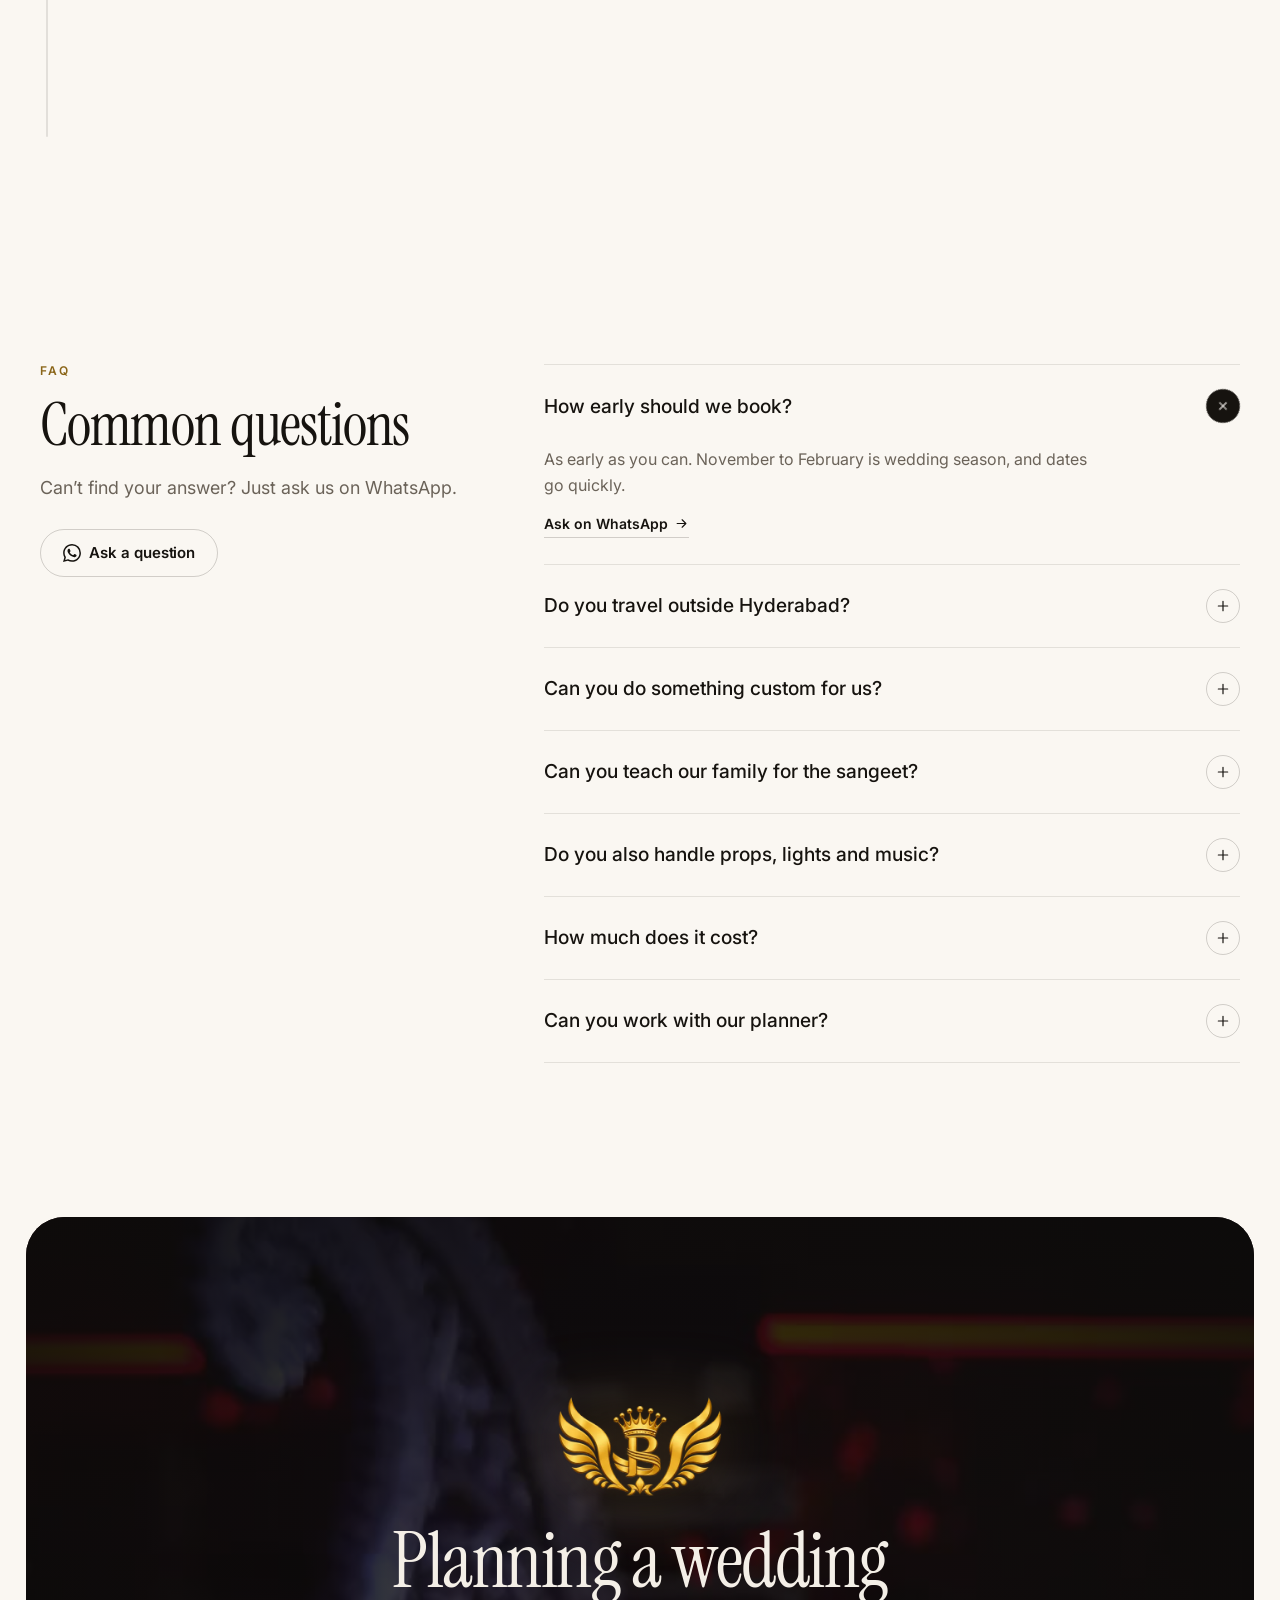
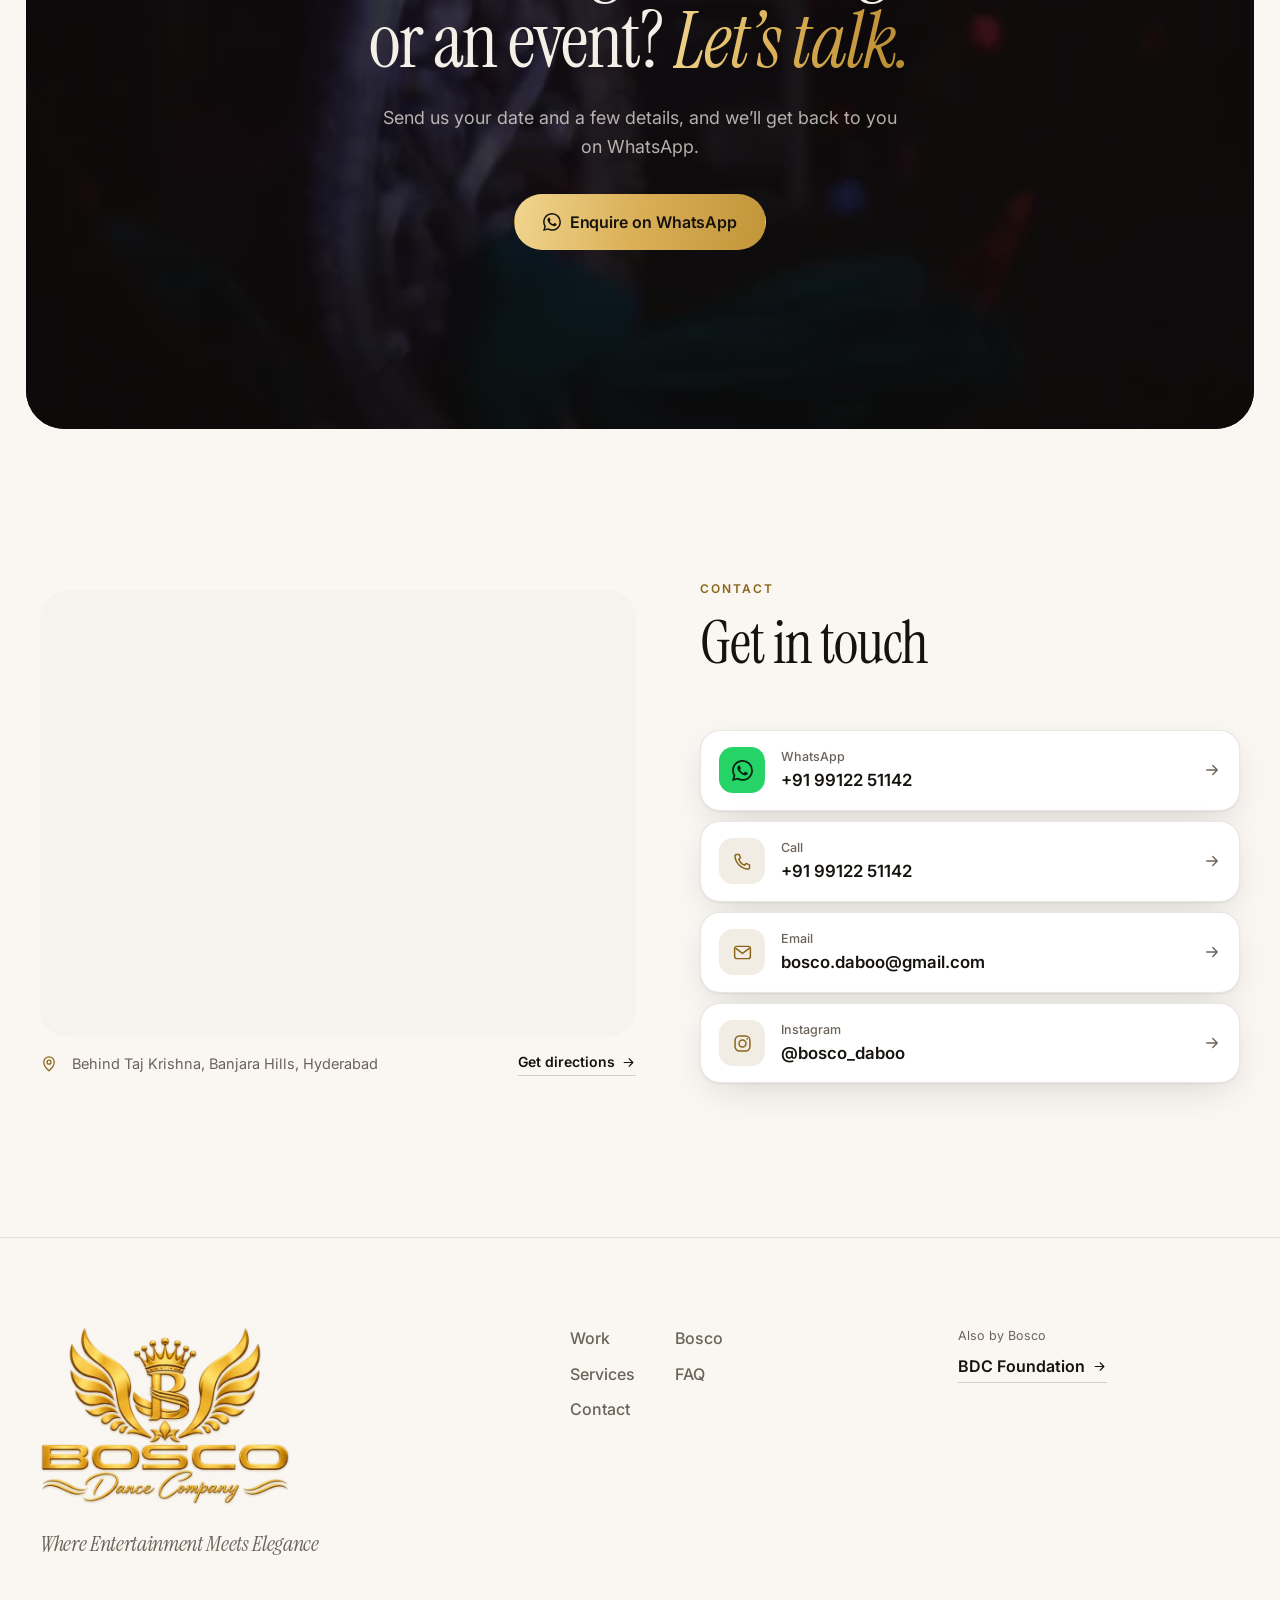
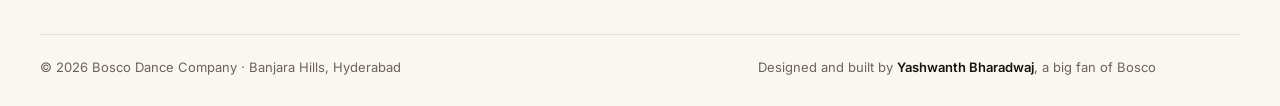
==== commit 138f1a75: "Link the footer credit to yashwanthbharadwaj.com Co-Authored-By: Claude Opus 5.5 <noreply@anthropic." ====
--- a/site/index.html
+++ b/site/index.html
@@ -551,7 +551,7 @@
     </div>
     <div class="container footer__base">
       <p>© <span data-year>2026</span> Bosco Dance Company · Banjara Hills, Hyderabad</p>
-      <p>Designed and built by <a href="https://linktr.ee/yashwanthbharadwaj" target="_blank" rel="noopener">Yashwanth Bharadwaj</a>, a big fan of Bosco</p>
+      <p>Designed and built by <a href="https://yashwanthbharadwaj.com/" target="_blank" rel="noopener">Yashwanth Bharadwaj</a>, a big fan of Bosco</p>
     </div>
   </footer>
 
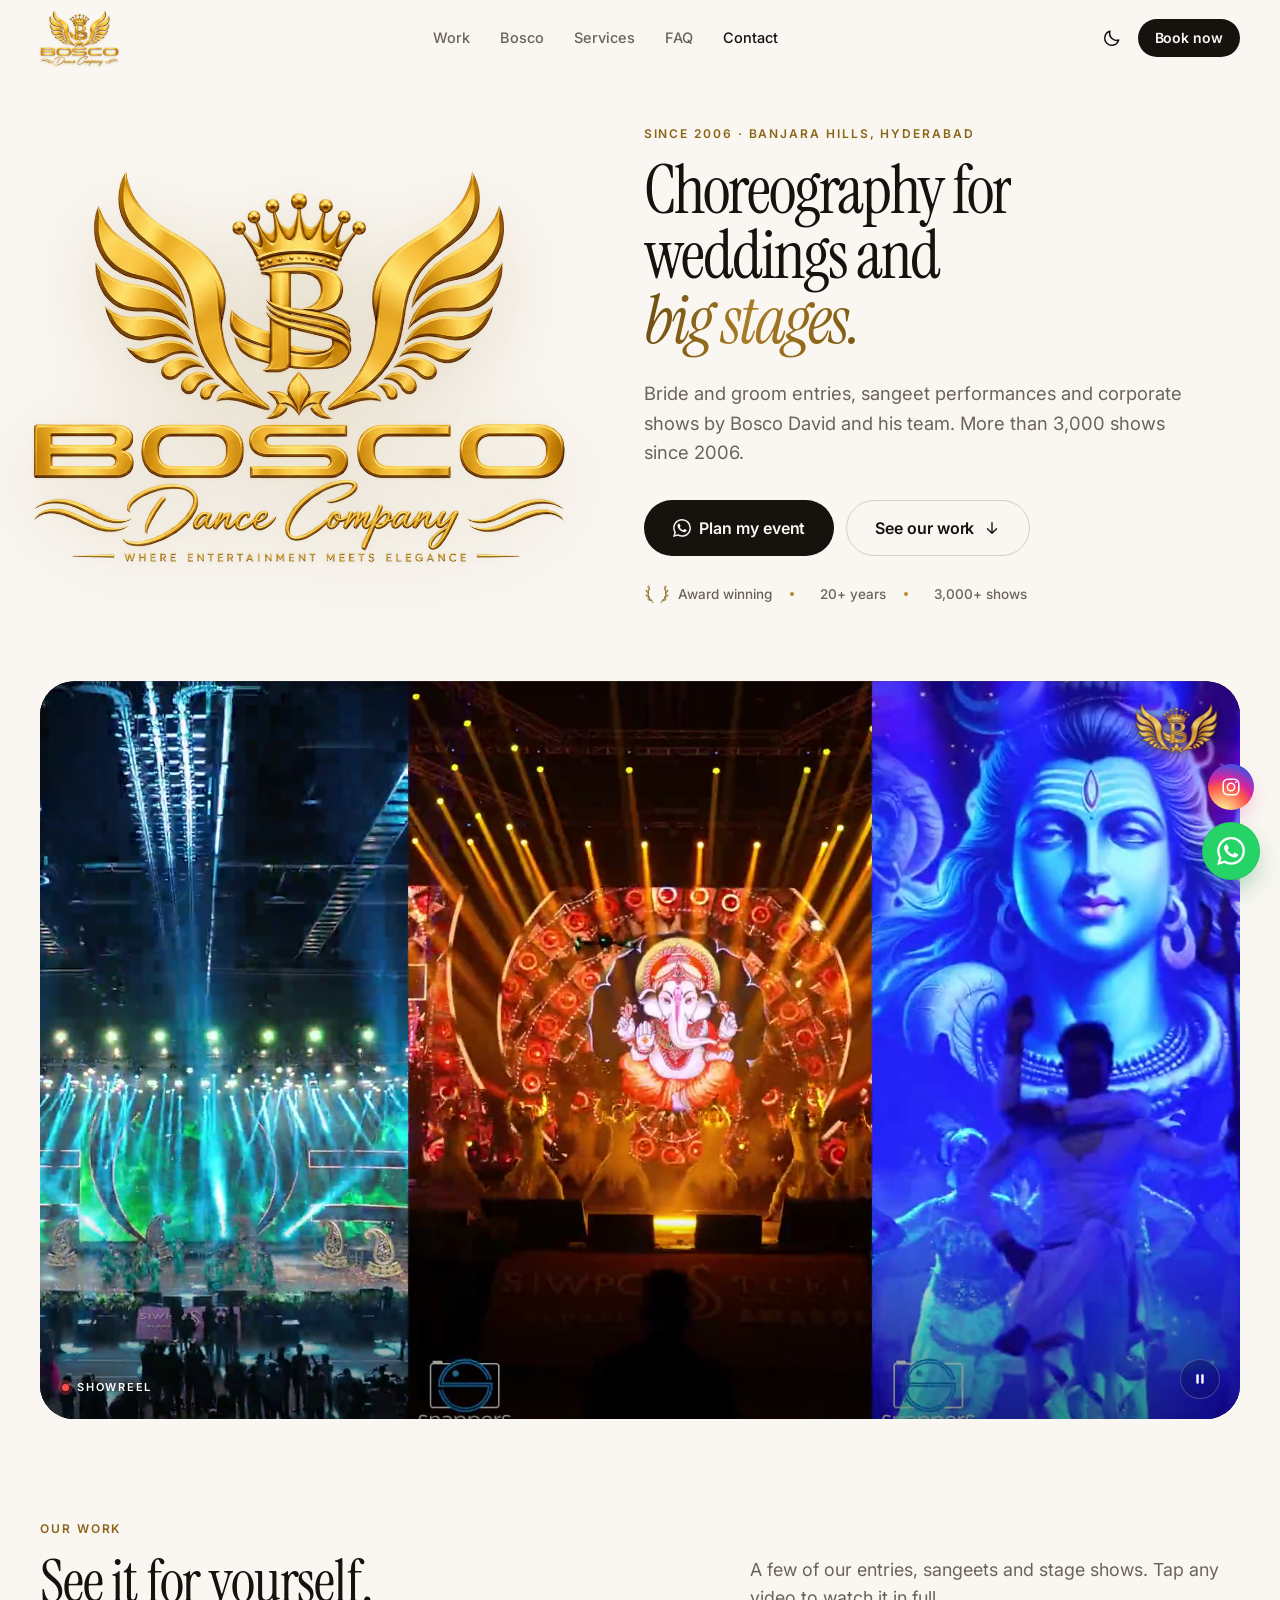
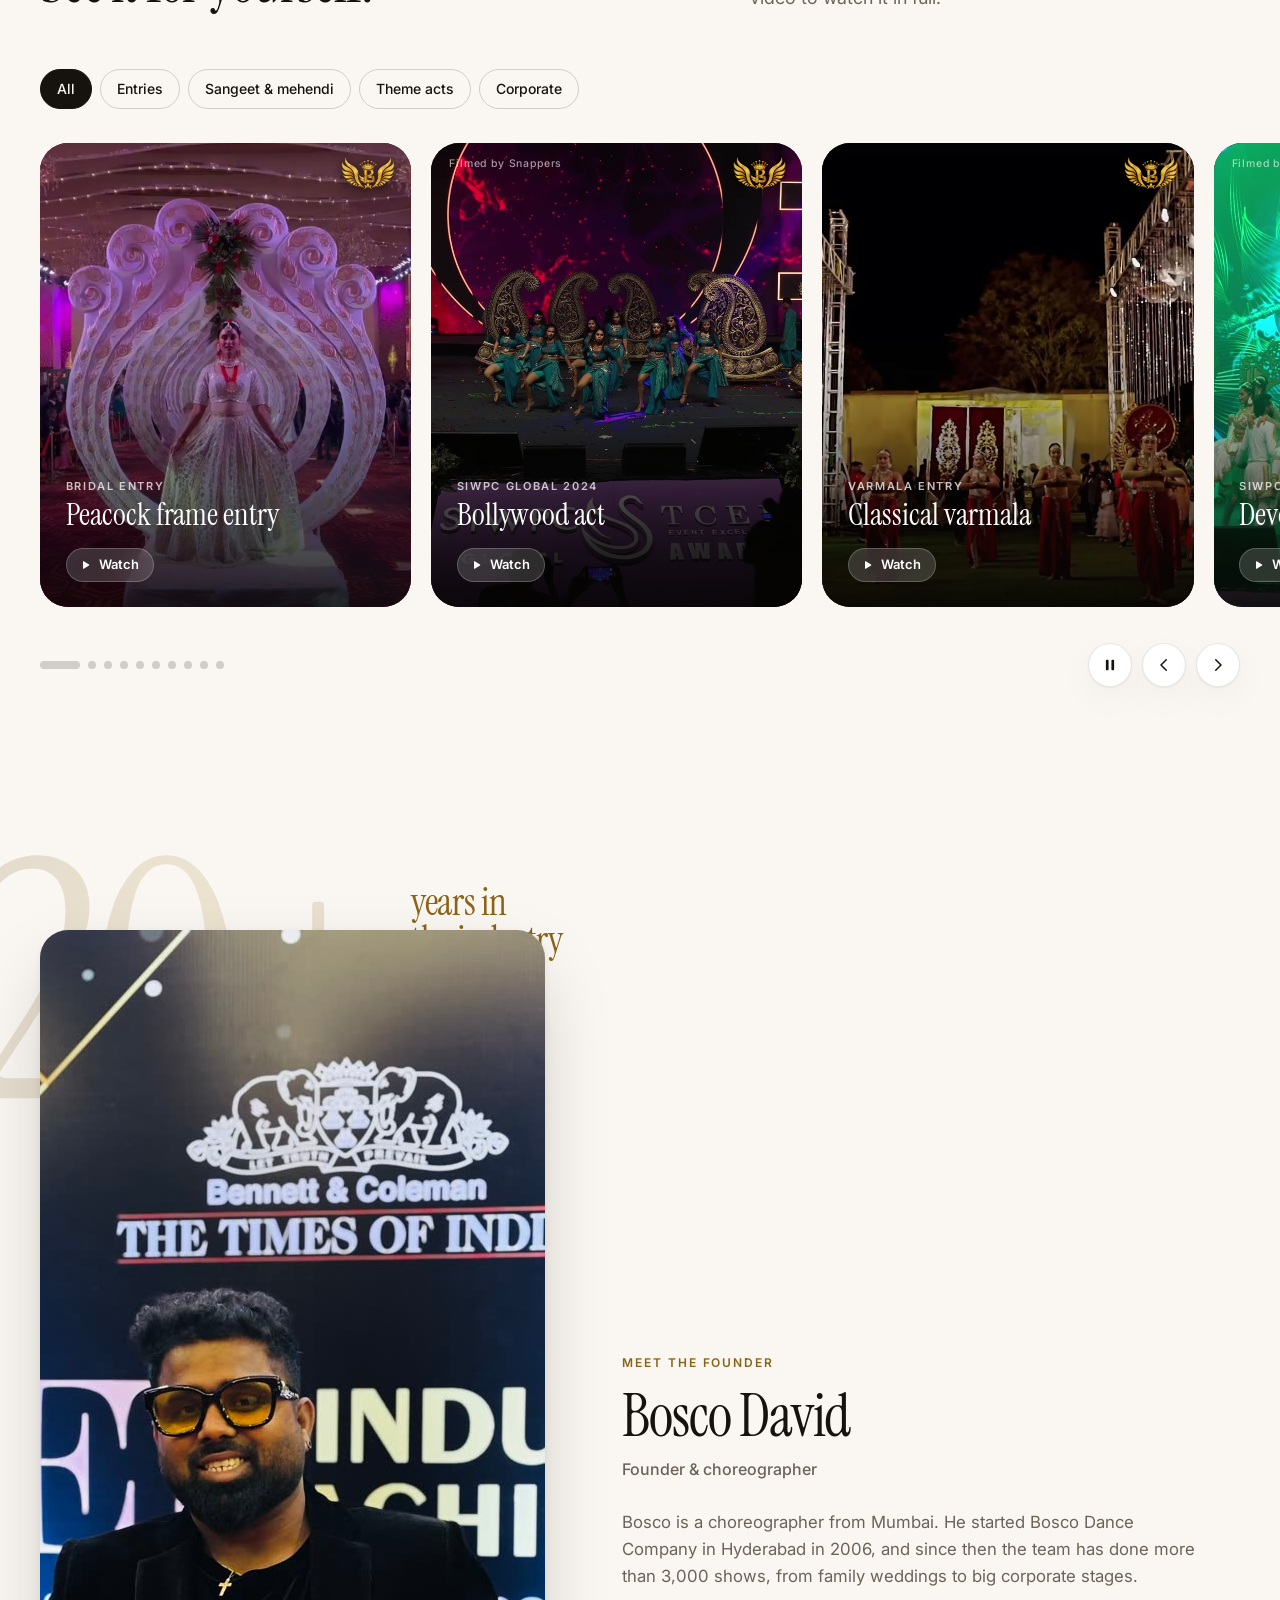
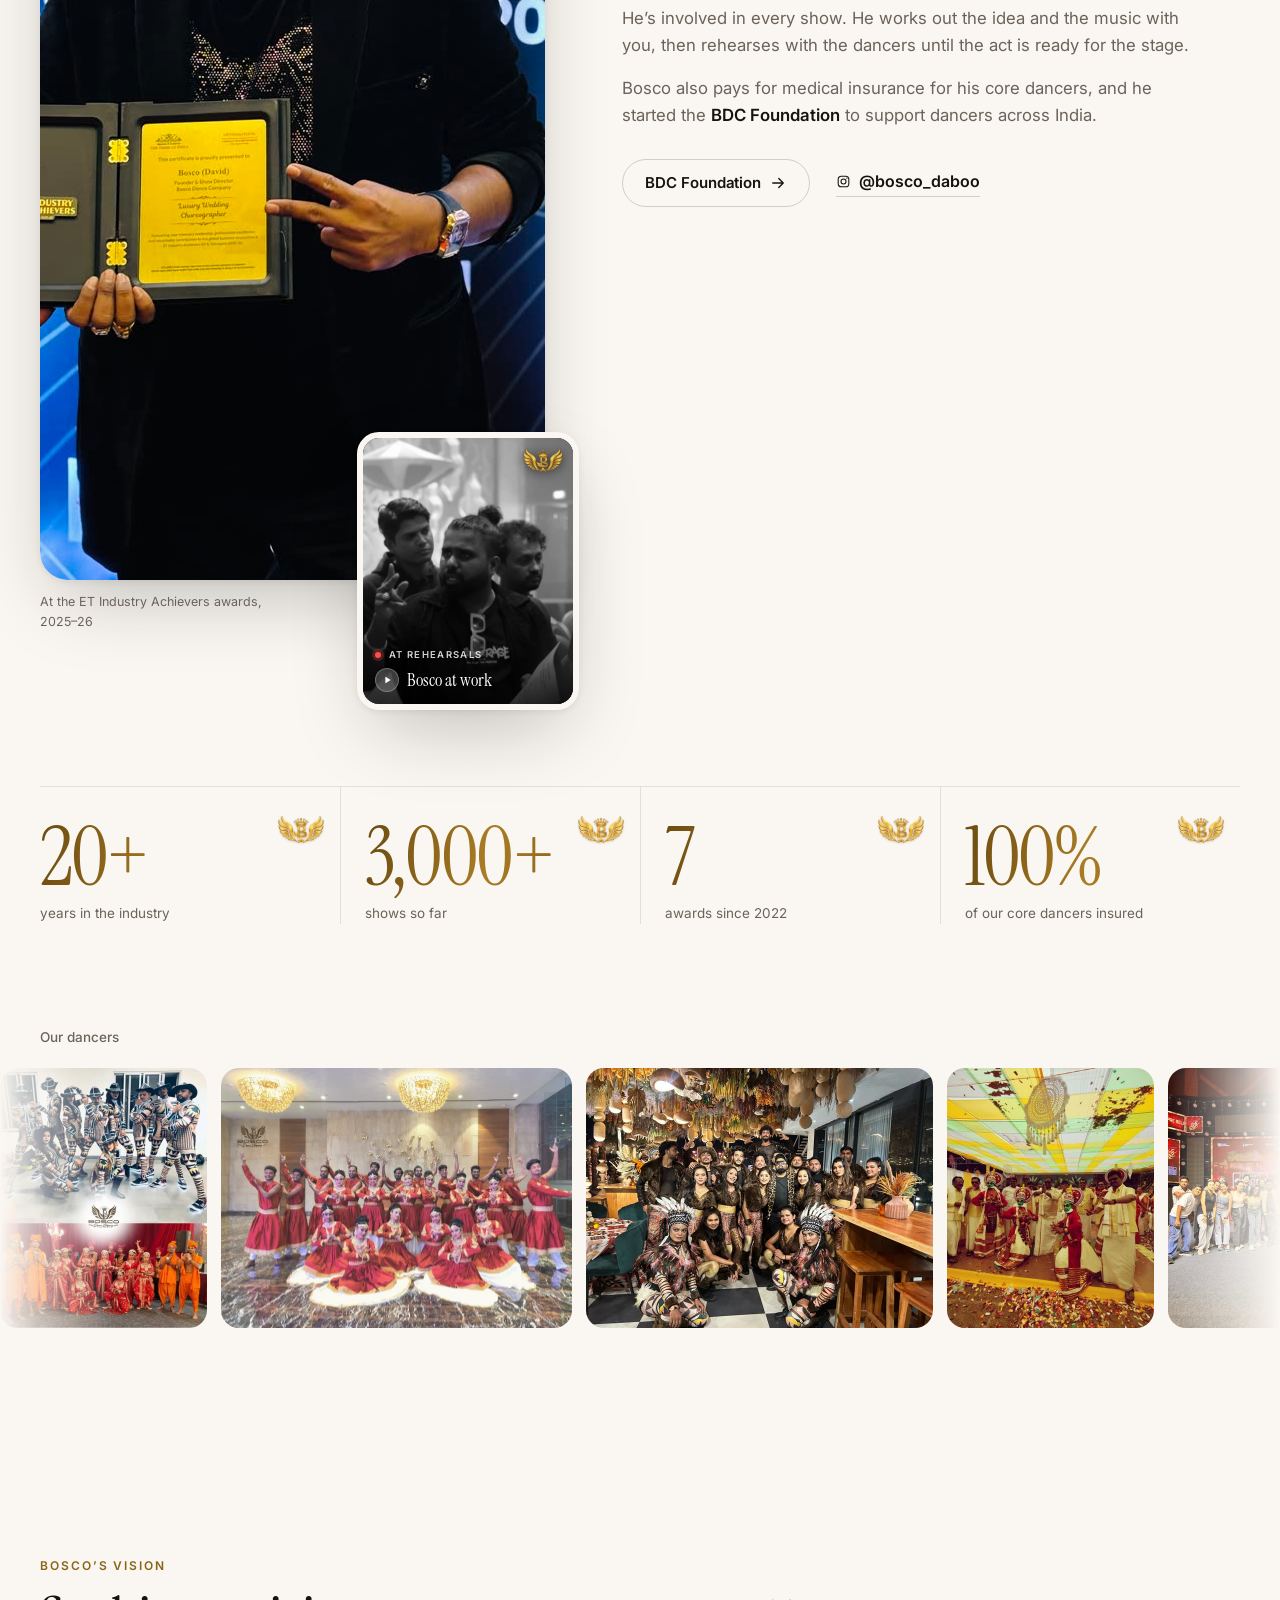
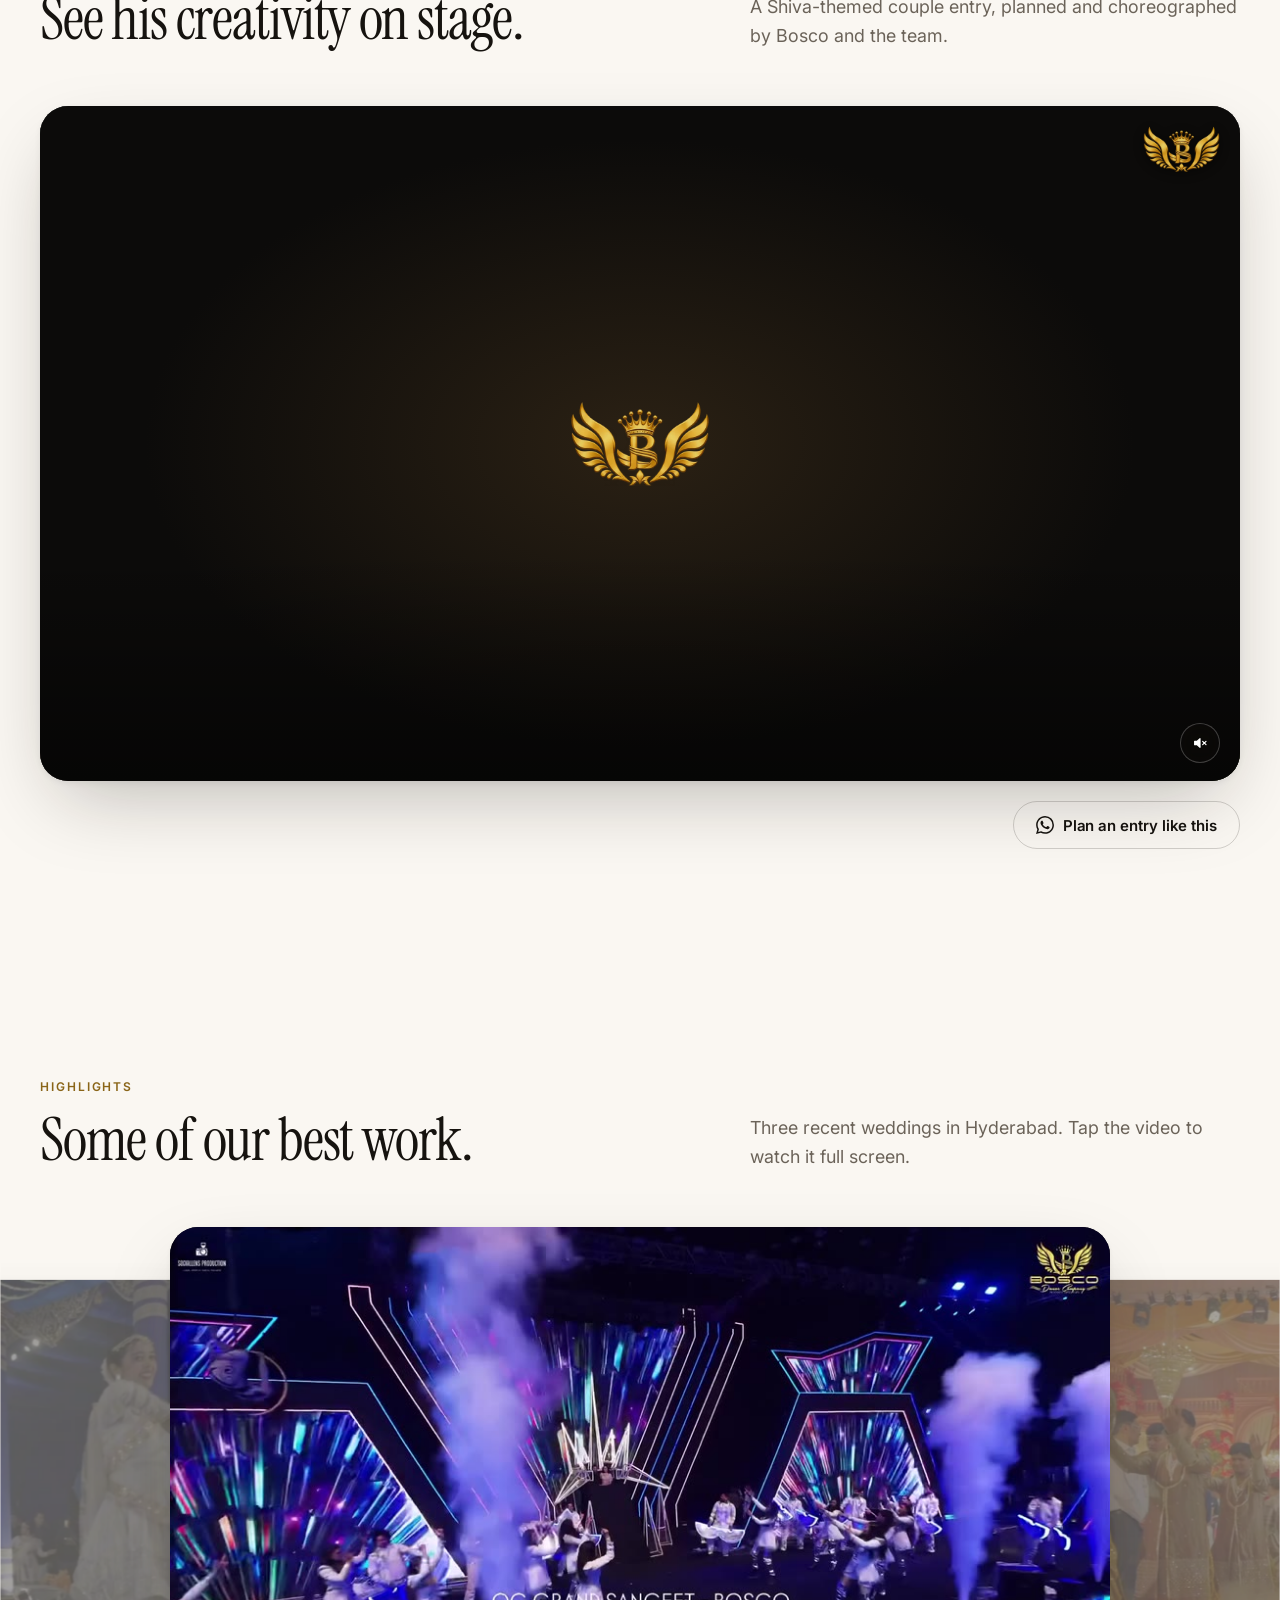
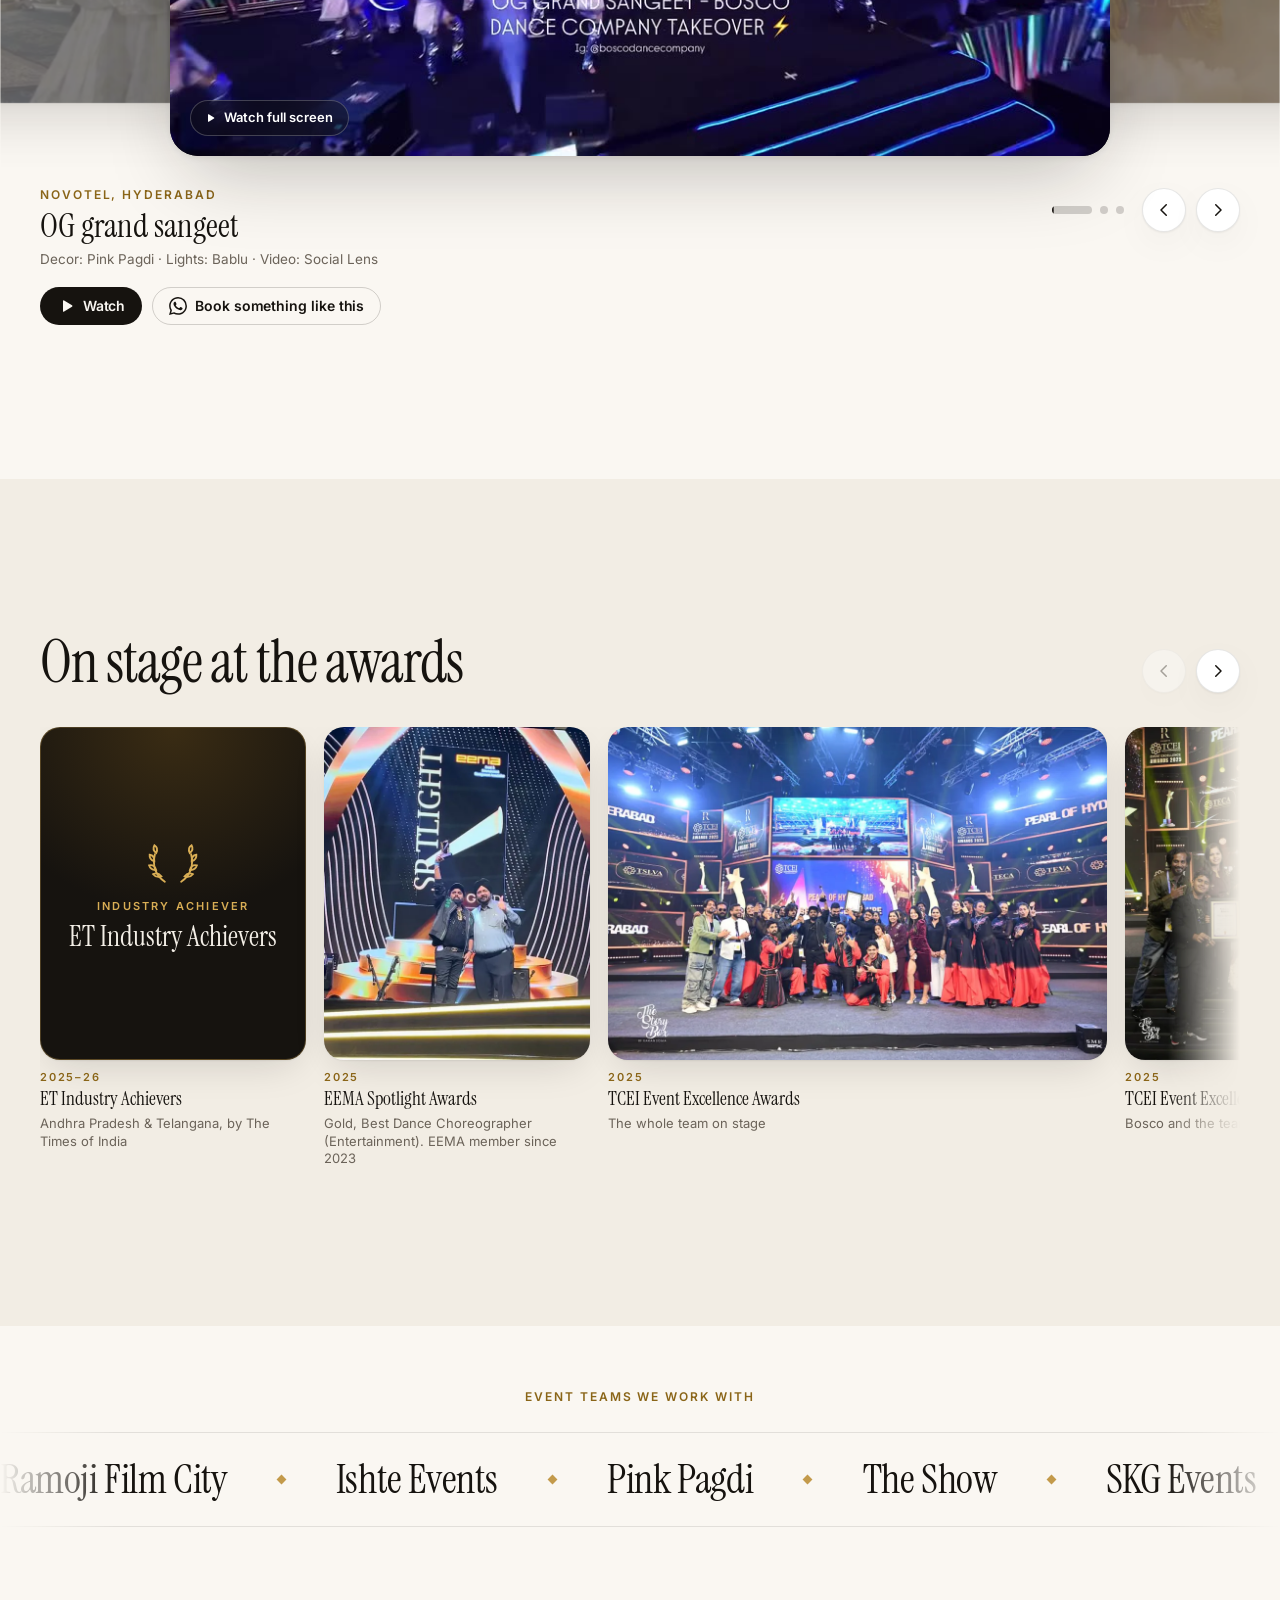
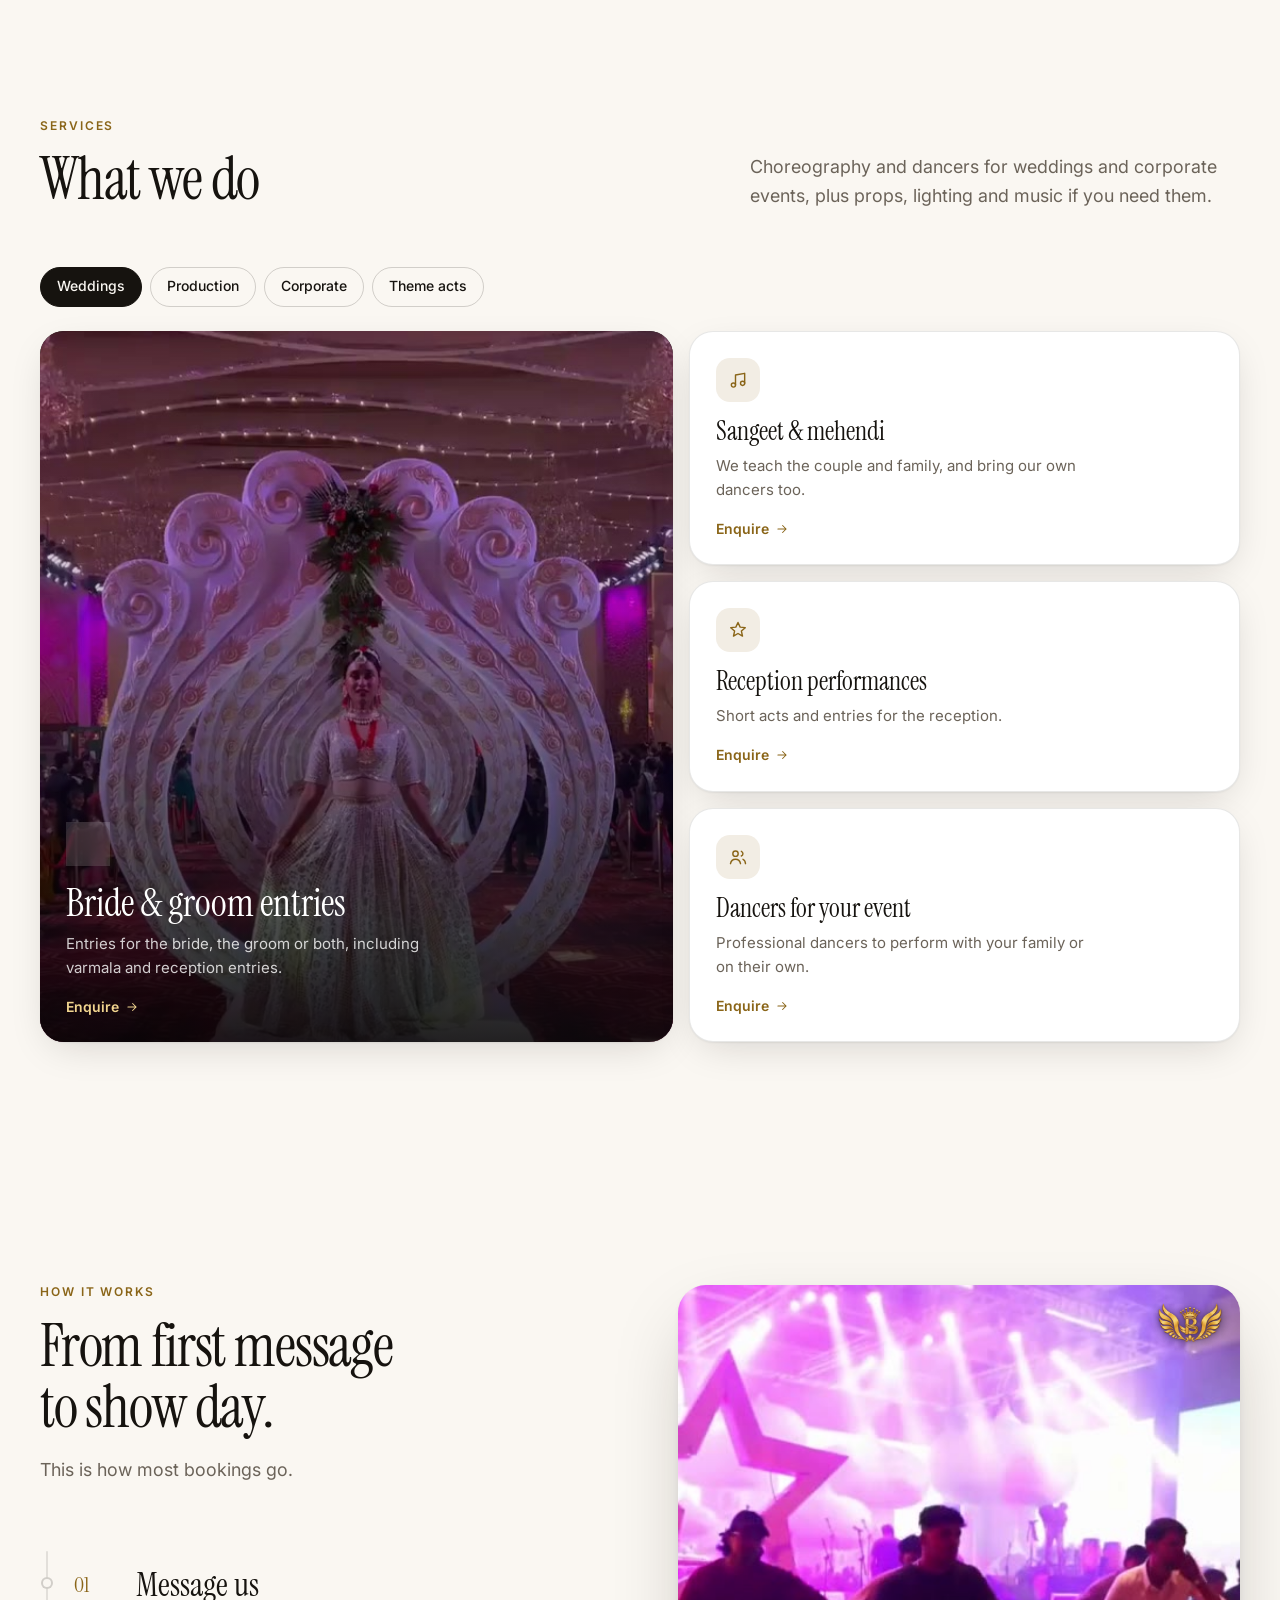
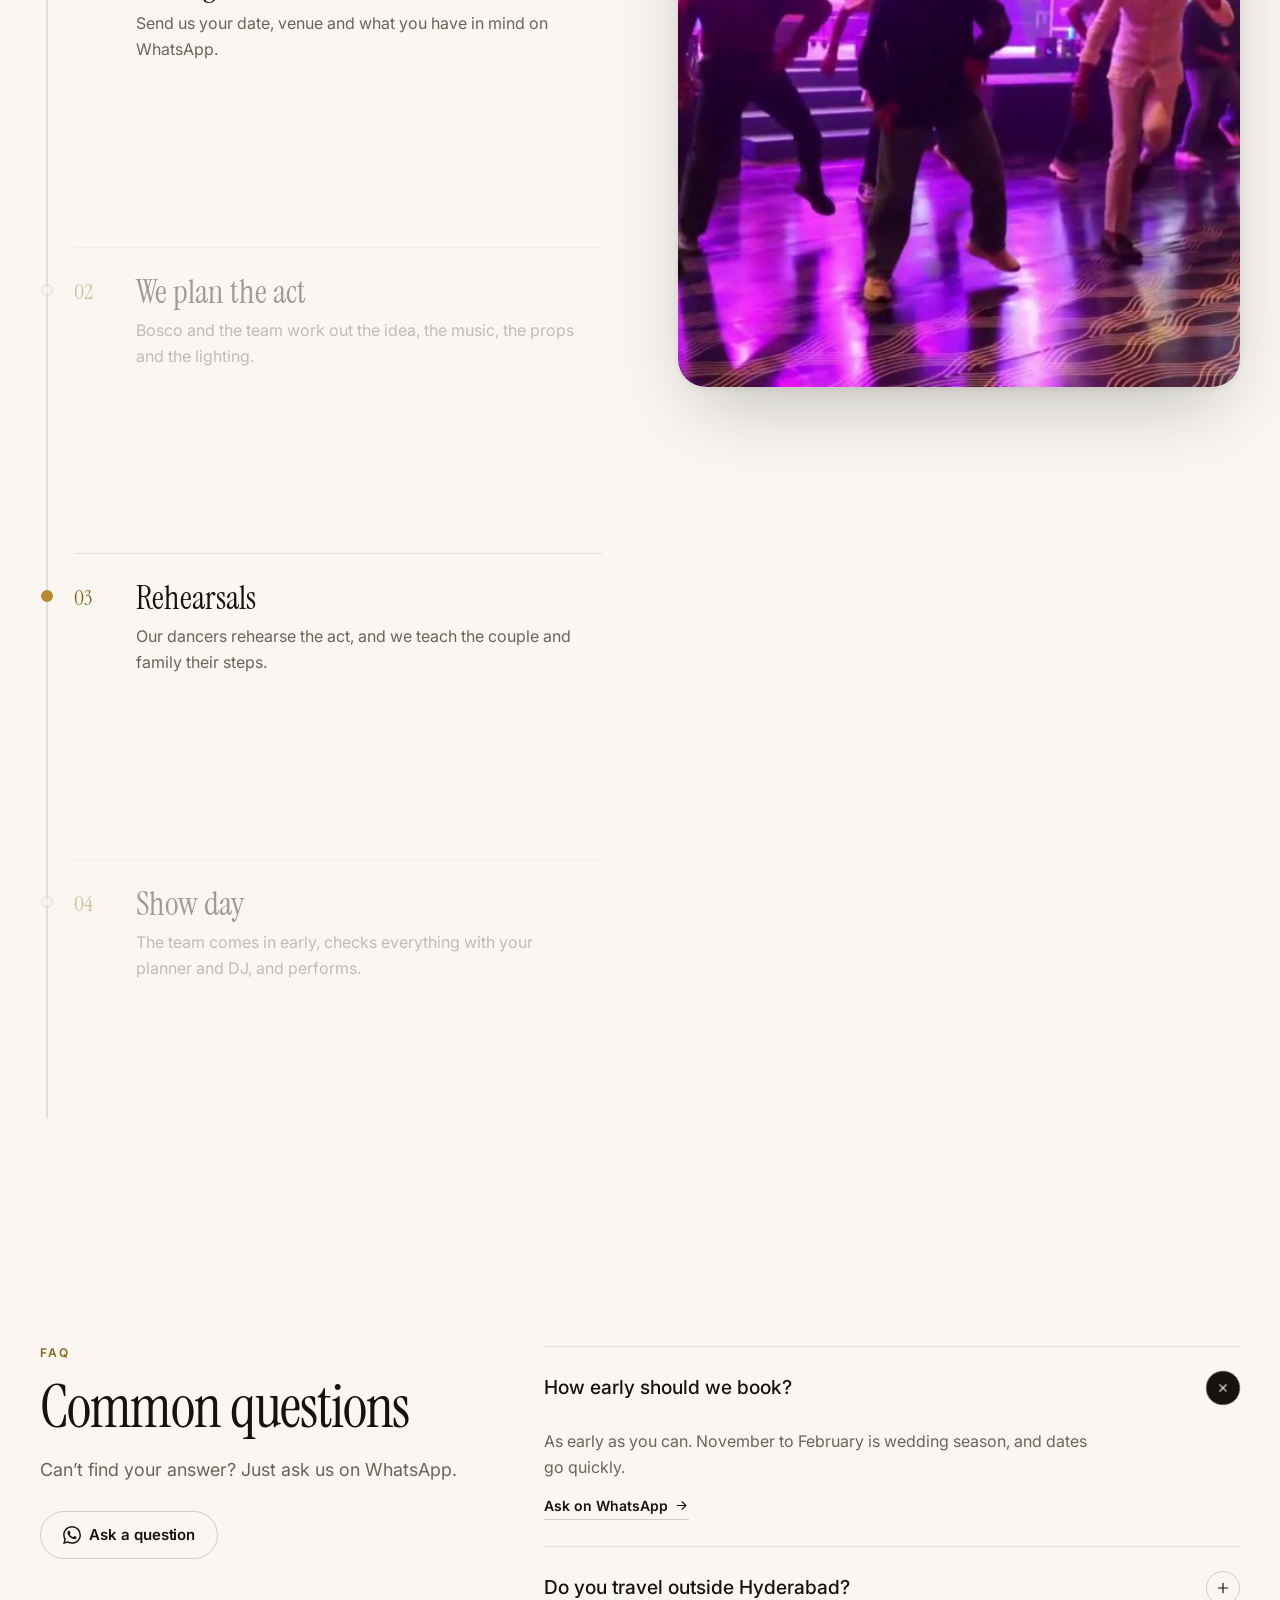
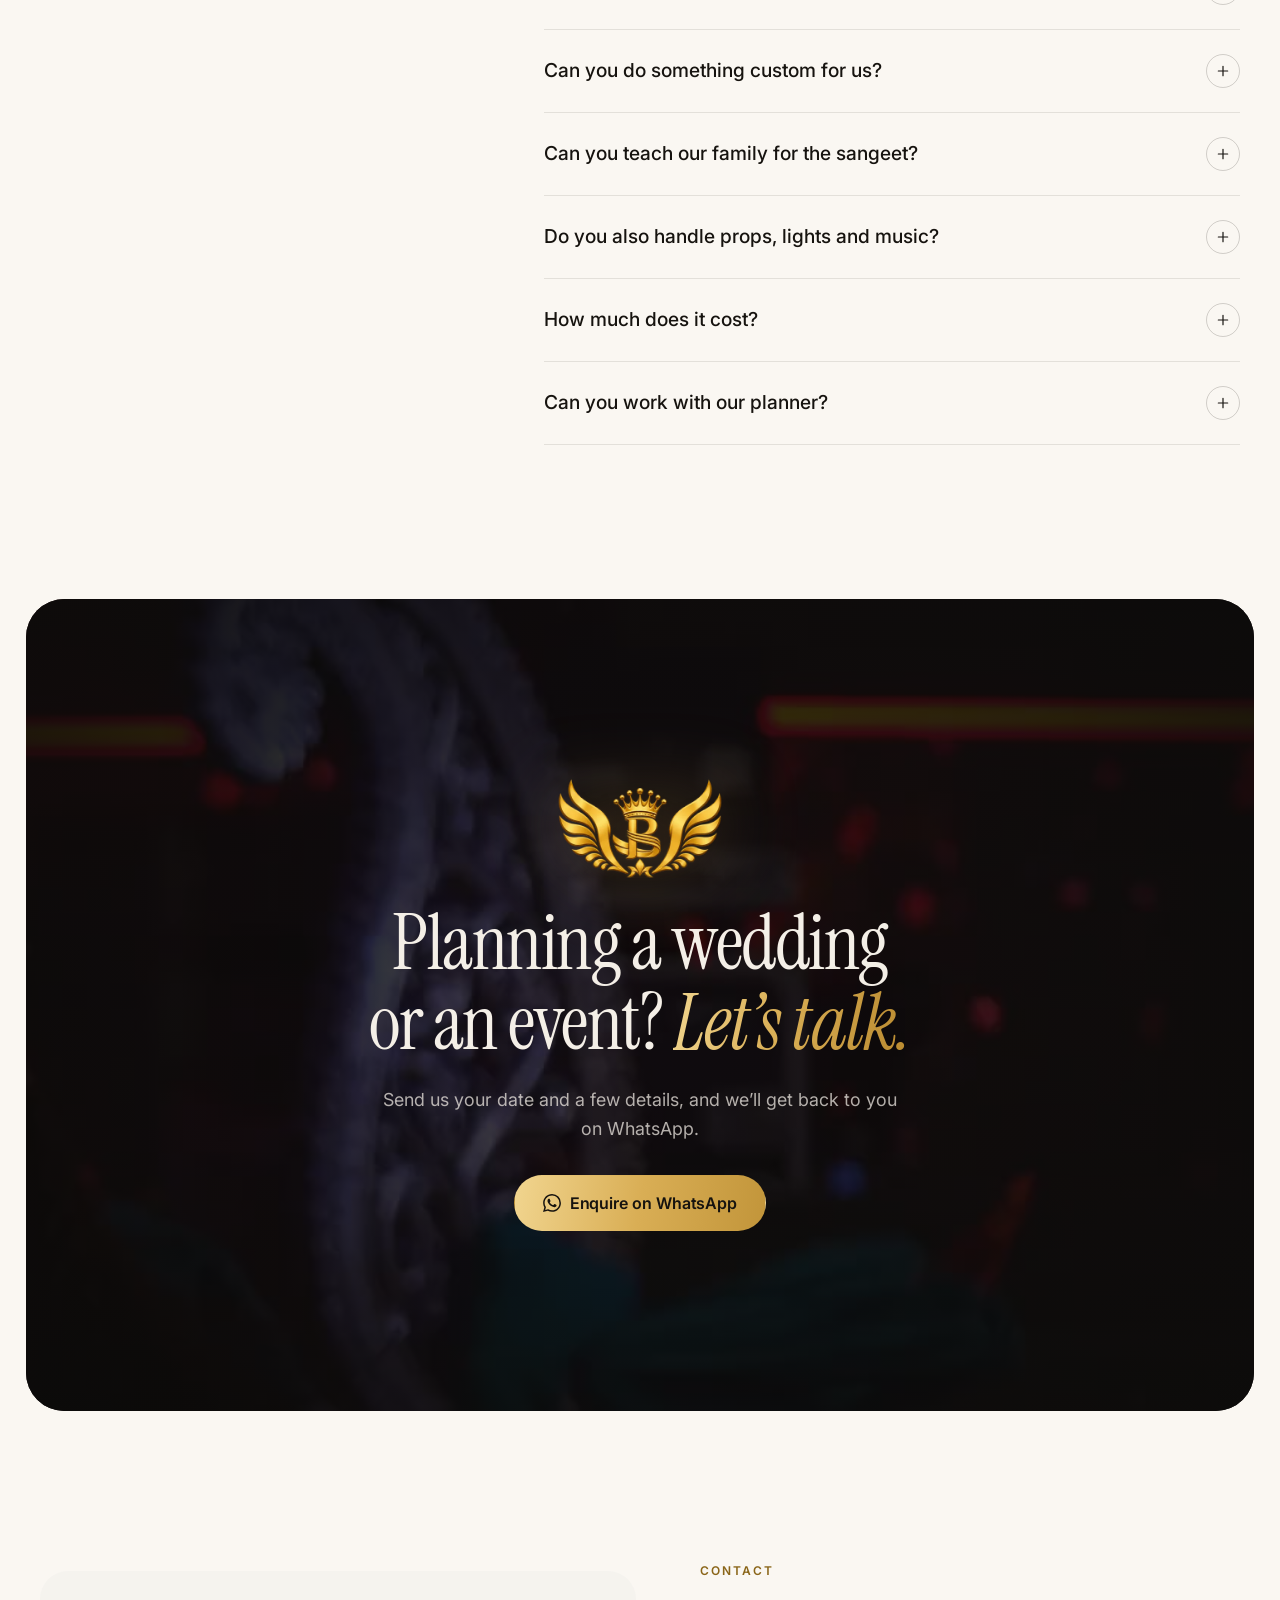
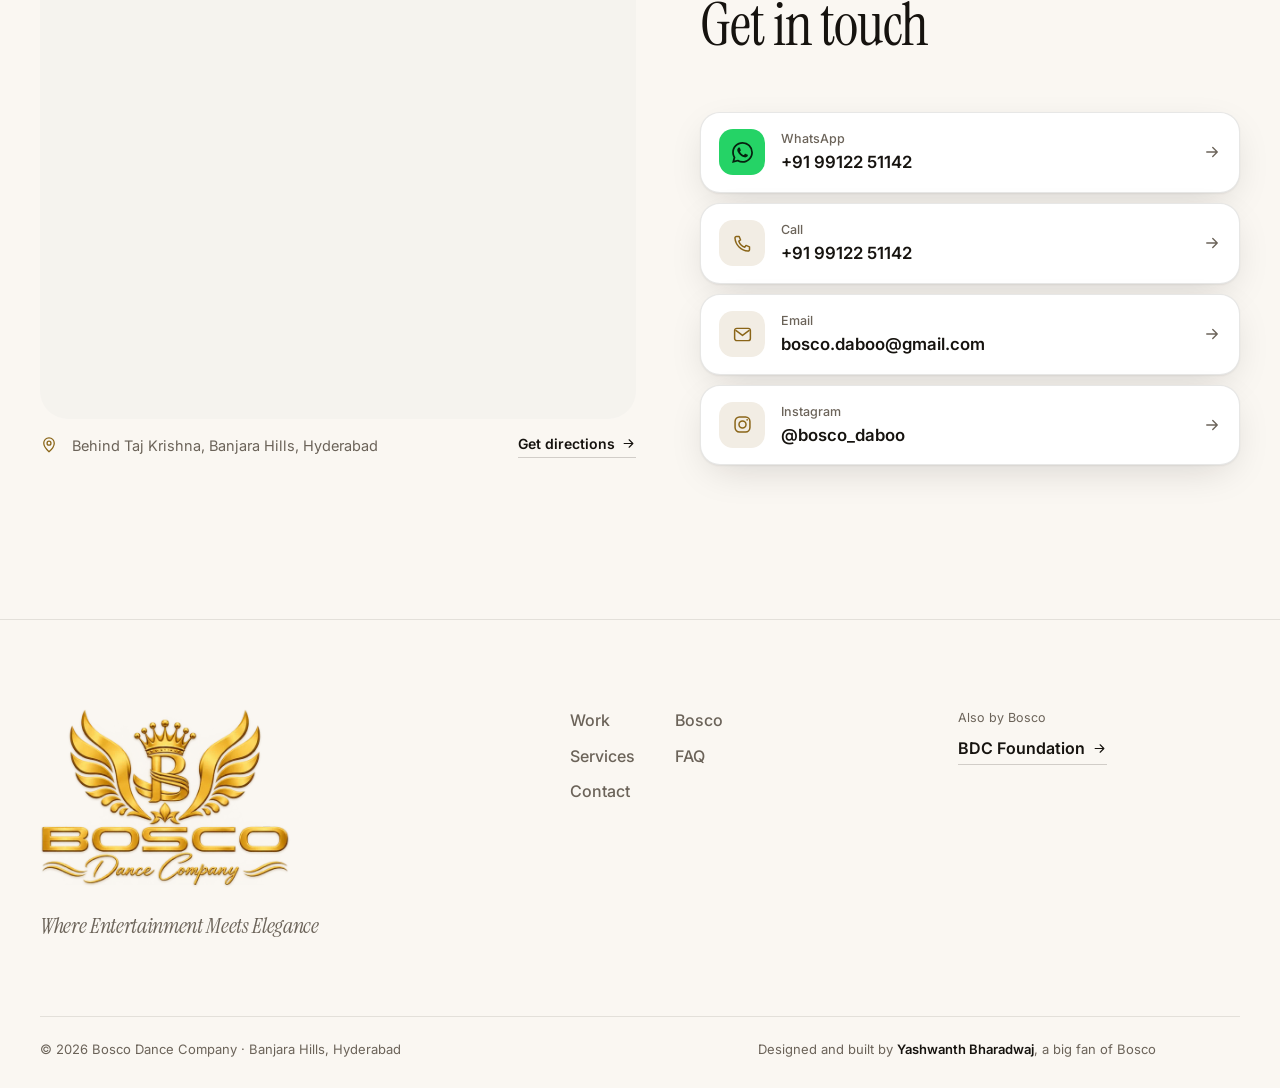
==== commit 5b827e6b: "Start full-screen videos faster and show BDC facts while they load - The full-screen player now take" ====
--- a/site/index.html
+++ b/site/index.html
@@ -39,7 +39,7 @@
   <link rel="preconnect" href="https://fonts.gstatic.com" crossorigin />
   <link href="https://fonts.googleapis.com/css2?family=Instrument+Serif:ital@0;1&family=Inter:wght@400;500;600;700&display=swap" rel="stylesheet" />
   <link rel="preload" as="image" href="media/brand/showreel/poster.jpg" />
-  <link rel="stylesheet" href="css/styles.css?v=20261113h" />
+  <link rel="stylesheet" href="css/styles.css?v=20261113j" />
 
   <script type="application/ld+json">
   {
@@ -313,46 +313,26 @@
     <!-- ===================== 4 · AWARDS ===================== -->
     <section class="section awards" id="recognition" aria-labelledby="awards-title">
       <div class="container">
-        <header class="section-head section-head--center">
-          <p class="eyebrow reveal">Awards</p>
-          <h2 class="display h2 reveal" id="awards-title">Recognised by the events industry.</h2>
-        </header>
-        <div class="awards__grid">
-          <article class="award award--gold reveal">
-            <svg class="award__laurel"><use href="#i-laurel" /></svg>
-            <p class="award__level">Gold</p>
-            <h3 class="award__title">EEMA Spotlight Awards 2025</h3>
-            <p class="award__cat">Best Dance Choreographer, Entertainment</p>
-            <p class="award__meta">EEMA member since 2023</p>
-          </article>
-          <article class="award award--photo reveal" style="--d:.1s">
-            <img src="media/brand/awards/tcei-2024.jpg" alt="Bosco David with the TCEI Event Excellence Awards 2024 certificate" loading="lazy" decoding="async" />
-            <div class="award__body">
-              <p class="award__level">Gem of India</p>
-              <h3 class="award__title">TCEI Event Excellence Awards 2024</h3>
-              <p class="award__cat">Best Dance Troupe, Corporate Events</p>
+        <div class="nights">
+          <div class="nights__head">
+            <h2 class="display h2 reveal" id="awards-title">On stage at the awards</h2>
+            <div class="nights__nav reveal">
+              <button class="round-btn" type="button" data-nights-prev aria-label="Previous awards"><svg><use href="#i-left" /></svg></button>
+              <button class="round-btn" type="button" data-nights-next aria-label="More awards"><svg><use href="#i-right" /></svg></button>
             </div>
-          </article>
-          <article class="award reveal" style="--d:.2s">
-            <svg class="award__laurel"><use href="#i-laurel" /></svg>
-            <p class="award__level">Industry Achiever</p>
-            <h3 class="award__title">ET Industry Achievers 2025–26</h3>
-            <p class="award__cat">Andhra Pradesh &amp; Telangana, by The Times of India</p>
-          </article>
-        </div>
-
-        <div class="nights reveal">
-          <div class="nights__head">
-            <h3 class="nights__title">On stage at the awards</h3>
-            <div class="nights__nav">
-              <button class="round-btn" type="button" data-nights-prev aria-label="Previous photos"><svg><use href="#i-left" /></svg></button>
-              <button class="round-btn" type="button" data-nights-next aria-label="More photos"><svg><use href="#i-right" /></svg></button>
-            </div>
-          </div>
-          <ul class="nights__track" data-nights tabindex="0" aria-label="Photos from award nights">
+          </div>
+          <ul class="nights__track reveal" data-nights tabindex="0" aria-label="Awards and award nights">
+            <li><figure>
+              <div class="nights__tile" role="img" aria-label="ET Industry Achievers 2025–26">
+                <svg class="nights__laurel"><use href="#i-laurel" /></svg>
+                <p>Industry Achiever</p>
+                <strong>ET Industry Achievers</strong>
+              </div>
+              <figcaption><span>2025–26</span><strong>ET Industry Achievers</strong><small>Andhra Pradesh &amp; Telangana, by The Times of India</small></figcaption>
+            </figure></li>
             <li><figure>
               <img src="media/brand/awards/eema-spotlight-2025.webp" alt="Bosco David holding the EEMA Spotlight Gold award on stage" width="544" height="680" loading="lazy" decoding="async" />
-              <figcaption><span>2025</span><strong>EEMA Spotlight Awards</strong><small>Gold, Best Dance Choreographer</small></figcaption>
+              <figcaption><span>2025</span><strong>EEMA Spotlight Awards</strong><small>Gold, Best Dance Choreographer (Entertainment). EEMA member since 2023</small></figcaption>
             </figure></li>
             <li><figure>
               <img src="media/brand/awards/tcei-2025-stage.webp" alt="The Bosco Dance Company team on stage at the TCEI Event Excellence Awards 2025" width="1020" height="680" loading="lazy" decoding="async" />
@@ -373,6 +353,10 @@
             <li><figure>
               <img src="media/brand/awards/tcei-2024-bosco.webp" alt="Bosco David with the TCEI 2024 trophy and Gem of India certificate" width="510" height="680" loading="lazy" decoding="async" />
               <figcaption><span>2024</span><strong>TCEI Event Excellence Awards</strong><small>Gem of India, Best Dance Troupe</small></figcaption>
+            </figure></li>
+            <li><figure>
+              <img src="media/brand/awards/tcei-2024.jpg" alt="Bosco David with the TCEI Event Excellence Awards 2024 trophy and certificate" width="1000" height="750" loading="lazy" decoding="async" />
+              <figcaption><span>2024</span><strong>TCEI Event Excellence Awards</strong><small>Best Dance Troupe, Corporate Events</small></figcaption>
             </figure></li>
             <li><figure>
               <img src="media/brand/awards/tcei-2023.webp" alt="Bosco David receiving a certificate at the TCEI Event Excellence Awards 2023" width="1020" height="680" loading="lazy" decoding="async" />
@@ -618,6 +602,20 @@
   <dialog class="film" data-film aria-labelledby="film-title">
     <div class="film__stage">
       <div class="film__frame" data-film-frame></div>
+      <div class="film__loader" data-film-loader>
+        <button class="fact" type="button" data-fact-next aria-label="Show another fact about Bosco Dance Company">
+          <span class="fact__top">
+            <span class="fact__ring" aria-hidden="true"></span>
+            <span class="fact__status" data-film-status role="status">Loading the video</span>
+          </span>
+          <span class="fact__eyebrow">Did you know?</span>
+          <span class="fact__text display" data-fact></span>
+          <span class="fact__foot">
+            <span class="fact__bar" aria-hidden="true"><i data-fact-bar></i></span>
+            <span class="fact__next">Next fact <svg aria-hidden="true"><use href="#i-right" /></svg></span>
+          </span>
+        </button>
+      </div>
     </div>
     <p class="film__hint"><svg aria-hidden="true"><use href="#i-rotate" /></svg>Turn your phone sideways for a bigger view</p>
     <div class="film__bar">
@@ -778,8 +776,8 @@
     </form>
   </dialog>
 
-  <script src="js/data.js?v=20261113h"></script>
-  <script src="js/media.js?v=20261113h"></script>
-  <script src="js/main.js?v=20261113h" defer></script>
+  <script src="js/data.js?v=20261113j"></script>
+  <script src="js/media.js?v=20261113j"></script>
+  <script src="js/main.js?v=20261113j" defer></script>
 </body>
 </html>
--- a/site/css/styles.css
+++ b/site/css/styles.css
@@ -285,7 +285,6 @@
 .section-head--split { max-width: none; display: grid; gap: 18px 48px; align-items: end; }
 .section-head--split .lead { margin-top: 0; }
 @media (min-width: 900px) { .section-head--split { grid-template-columns: 1.15fr .85fr; } .section-head--split .lead { justify-self: end; } }
-.section-head--center { margin-inline: auto; text-align: center; }
 
 
 /* ---------- 4 · Work / Apple cards ---------- */
@@ -480,28 +479,9 @@
 /* ---------- 7 · Awards ---------- */
 .awards { background: var(--surface-2); }
 :root[data-theme="dark"] .awards { background: #100F0D; }
-.awards__grid { display: grid; gap: 18px; }
-@media (min-width: 900px) { .awards__grid { grid-template-columns: 1fr 1.15fr 1fr; align-items: stretch; } }
-.award { display: grid; align-content: center; justify-items: center; text-align: center; gap: 10px; padding: clamp(32px, 4vw, 48px) 28px; border-radius: var(--radius-card); background: var(--surface); border: 1px solid var(--line); box-shadow: var(--shadow); }
-.award__laurel { font-size: 60px; color: var(--gold-accent); margin-bottom: 6px; }
-.award__laurel .draw, .award .draw { stroke-dasharray: 120; stroke-dashoffset: 120; transition: stroke-dashoffset 1.6s var(--ease-out) .2s; }
-.award.in .draw { stroke-dashoffset: 0; }
-.award__level { font: 600 12px/1 var(--font-sans); letter-spacing: .2em; text-transform: uppercase; color: var(--gold); }
-.award__title { font: 400 clamp(1.6rem, 2.3vw, 2rem)/1.1 var(--font-display); text-wrap: balance; }
-.award__cat { color: var(--muted); font-size: 14.5px; max-width: 30ch; }
-.award__meta { margin-top: 10px; font-size: 12.5px; color: var(--muted); padding-top: 14px; border-top: 1px solid var(--line); }
-.award--gold { background: radial-gradient(120% 90% at 50% 0%, #3a2c14 0%, #16130F 60%); color: #F4EFE7; border-color: rgba(217, 174, 85, .28); }
-.award--gold .award__laurel, .award--gold .award__level { color: #D9AE55; }
-.award--gold .award__cat, .award--gold .award__meta { color: rgba(244, 239, 231, .7); }
-.award--gold .award__meta { border-color: rgba(244, 239, 231, .14); }
-.award--photo { padding: 0; overflow: hidden; align-content: start; }
-.award--photo img { width: 100%; aspect-ratio: 4 / 3; object-fit: cover; object-position: 50% 28%; }
-.award--photo .award__body { display: grid; gap: 10px; justify-items: center; padding: 26px 24px 32px; }
-
-/* Award nights: swipeable photo row under the award cards */
-.nights { margin-top: clamp(44px, 5vw, 68px); }
-.nights__head { display: flex; align-items: center; justify-content: space-between; gap: 16px; margin-bottom: 18px; }
-.nights__title { font: 400 clamp(1.5rem, 2.4vw, 2rem)/1.1 var(--font-display); }
+
+/* Award nights: one swipeable row of awards and photos */
+.nights__head { display: flex; align-items: flex-end; justify-content: space-between; gap: 16px; margin-bottom: clamp(22px, 3vw, 34px); }
 .nights__nav { display: flex; gap: 10px; }
 .nights__nav .round-btn:disabled { opacity: .35; pointer-events: none; }
 .nights__track { display: flex; gap: clamp(12px, 1.4vw, 18px); overflow-x: auto; scroll-snap-type: x mandatory; overscroll-behavior-x: contain; scrollbar-width: none; padding-bottom: 4px; }
@@ -511,6 +491,10 @@
 .nights__track li { flex: none; scroll-snap-align: start; }
 .nights__track figure { display: grid; gap: 12px; margin: 0; }
 .nights__track img { height: clamp(250px, 26vw, 340px); width: auto; border-radius: 20px; object-fit: cover; background: var(--surface); box-shadow: var(--shadow); }
+.nights__tile { height: clamp(250px, 26vw, 340px); aspect-ratio: 4 / 5; display: grid; place-content: center; justify-items: center; gap: 10px; padding: 24px; text-align: center; border-radius: 20px; color: #F4EFE7; background: radial-gradient(120% 90% at 50% 0%, #3a2c14 0%, #16130F 62%); border: 1px solid rgba(217, 174, 85, .28); box-shadow: var(--shadow); }
+.nights__laurel { font-size: 56px; color: #D9AE55; }
+.nights__tile p { font: 600 11px/1 var(--font-sans); letter-spacing: .2em; text-transform: uppercase; color: #D9AE55; }
+.nights__tile strong { font: 400 clamp(1.5rem, 2.2vw, 1.9rem)/1.1 var(--font-display); text-wrap: balance; }
 .nights__track figcaption { width: 0; min-width: 100%; display: grid; gap: 5px; }
 .nights__track figcaption span { font: 600 11px/1 var(--font-sans); letter-spacing: .16em; text-transform: uppercase; color: var(--gold); }
 .nights__track figcaption strong { font: 400 1.2rem/1.15 var(--font-display); }
@@ -641,6 +625,29 @@
 @keyframes film-in { from { opacity: 0; transform: scale(.96); } }
 .film__frame iframe, .film__frame video { width: 100%; height: 100%; border: 0; background: #000; }
 .film__frame .wm { --wm-w: clamp(54px, 5vw, 76px); --wm-top: 16px; right: auto; left: 16px; }
+
+/* Facts card shown while a full-screen video loads */
+.film__stage { position: relative; }
+.film__loader { position: absolute; inset: 72px clamp(12px, 3vw, 40px) 12px; z-index: 6; display: grid; place-items: center; padding: 12px; pointer-events: none; opacity: 0; visibility: hidden; transition: opacity .35s var(--ease-out), visibility 0s linear .35s; }
+.film__loader.is-on { opacity: 1; visibility: visible; transition: opacity .35s var(--ease-out); }
+.fact { pointer-events: auto; width: min(440px, 100%); display: grid; gap: 12px; padding: 22px 24px 20px; text-align: left; color: #F4EFE7; border-radius: 22px; background: rgba(18, 15, 12, .72); border: 1px solid rgba(217, 174, 85, .26); box-shadow: 0 30px 80px -30px rgba(0, 0, 0, .9); backdrop-filter: blur(18px) saturate(140%); -webkit-backdrop-filter: blur(18px) saturate(140%); transform: translateY(8px); transition: transform .45s var(--ease-out), border-color .3s; }
+.film__loader.is-on .fact { transform: none; }
+.fact:hover { border-color: rgba(217, 174, 85, .5); }
+.fact:focus-visible { outline: 2px solid #D9AE55; outline-offset: 3px; }
+.fact__top { display: flex; align-items: center; gap: 10px; }
+.fact__ring { width: 18px; height: 18px; flex: none; border-radius: 50%; border: 2px solid rgba(217, 174, 85, .25); border-top-color: #D9AE55; animation: spin .9s linear infinite; }
+@keyframes spin { to { transform: rotate(360deg); } }
+.fact__status { font-size: 12.5px; color: rgba(244, 239, 231, .7); font-variant-numeric: tabular-nums; }
+.fact__eyebrow { font: 600 11px/1 var(--font-sans); letter-spacing: .18em; text-transform: uppercase; color: #D9AE55; margin-top: 4px; }
+.fact__text { font-size: clamp(1.35rem, 3.6vw, 1.75rem); line-height: 1.18; text-wrap: pretty; min-height: 2.36em; animation: fact-in .5s var(--ease-out) both; }
+@keyframes fact-in { from { opacity: 0; transform: translateY(8px); } }
+.fact__foot { display: flex; align-items: center; gap: 14px; margin-top: 2px; }
+.fact__bar { flex: 1; height: 2px; border-radius: 2px; background: rgba(244, 239, 231, .14); overflow: hidden; }
+.fact__bar i { display: block; height: 100%; width: 100%; background: #D9AE55; transform-origin: left; animation: fact-bar 5.2s linear both; }
+@keyframes fact-bar { from { transform: scaleX(0); } }
+.fact__next { display: inline-flex; align-items: center; gap: 4px; font-size: 13px; font-weight: 600; color: #F1D58F; white-space: nowrap; }
+.fact__next svg { font-size: 14px; transition: transform .3s var(--ease-out); }
+.fact:hover .fact__next svg { transform: translateX(3px); }
 .film__bar { display: flex; flex-wrap: wrap; align-items: center; justify-content: space-between; gap: 16px 24px; padding: 18px clamp(16px, 3vw, 40px) calc(22px + env(safe-area-inset-bottom)); }
 .film__meta .eyebrow { margin-bottom: 6px; }
 .film__title { font-size: clamp(1.5rem, 2.6vw, 2.2rem); line-height: 1.05; }
@@ -818,6 +825,9 @@
 @media (max-height: 520px) and (orientation: landscape) {
   .film[open] { flex-direction: row; }
   .film__stage { padding: 10px; min-width: 0; }
+  .film__loader { inset: 10px; }
+  .fact { width: min(400px, 100%); gap: 8px; padding: 16px 18px 14px; }
+  .fact__text { font-size: 1.2rem; }
   .film__frame { border-radius: 12px; }
   .film__frame.is-wide { height: auto; width: min(100%, calc((100dvh - 20px) * 16 / 9)); }
   .film__bar { flex: 0 0 clamp(170px, 24vw, 220px); width: clamp(170px, 24vw, 220px); min-width: 0; flex-direction: column; align-items: stretch; justify-content: center; flex-wrap: nowrap; gap: 12px; padding: calc(60px + env(safe-area-inset-top)) calc(14px + env(safe-area-inset-right)) calc(14px + env(safe-area-inset-bottom)) 4px; }
